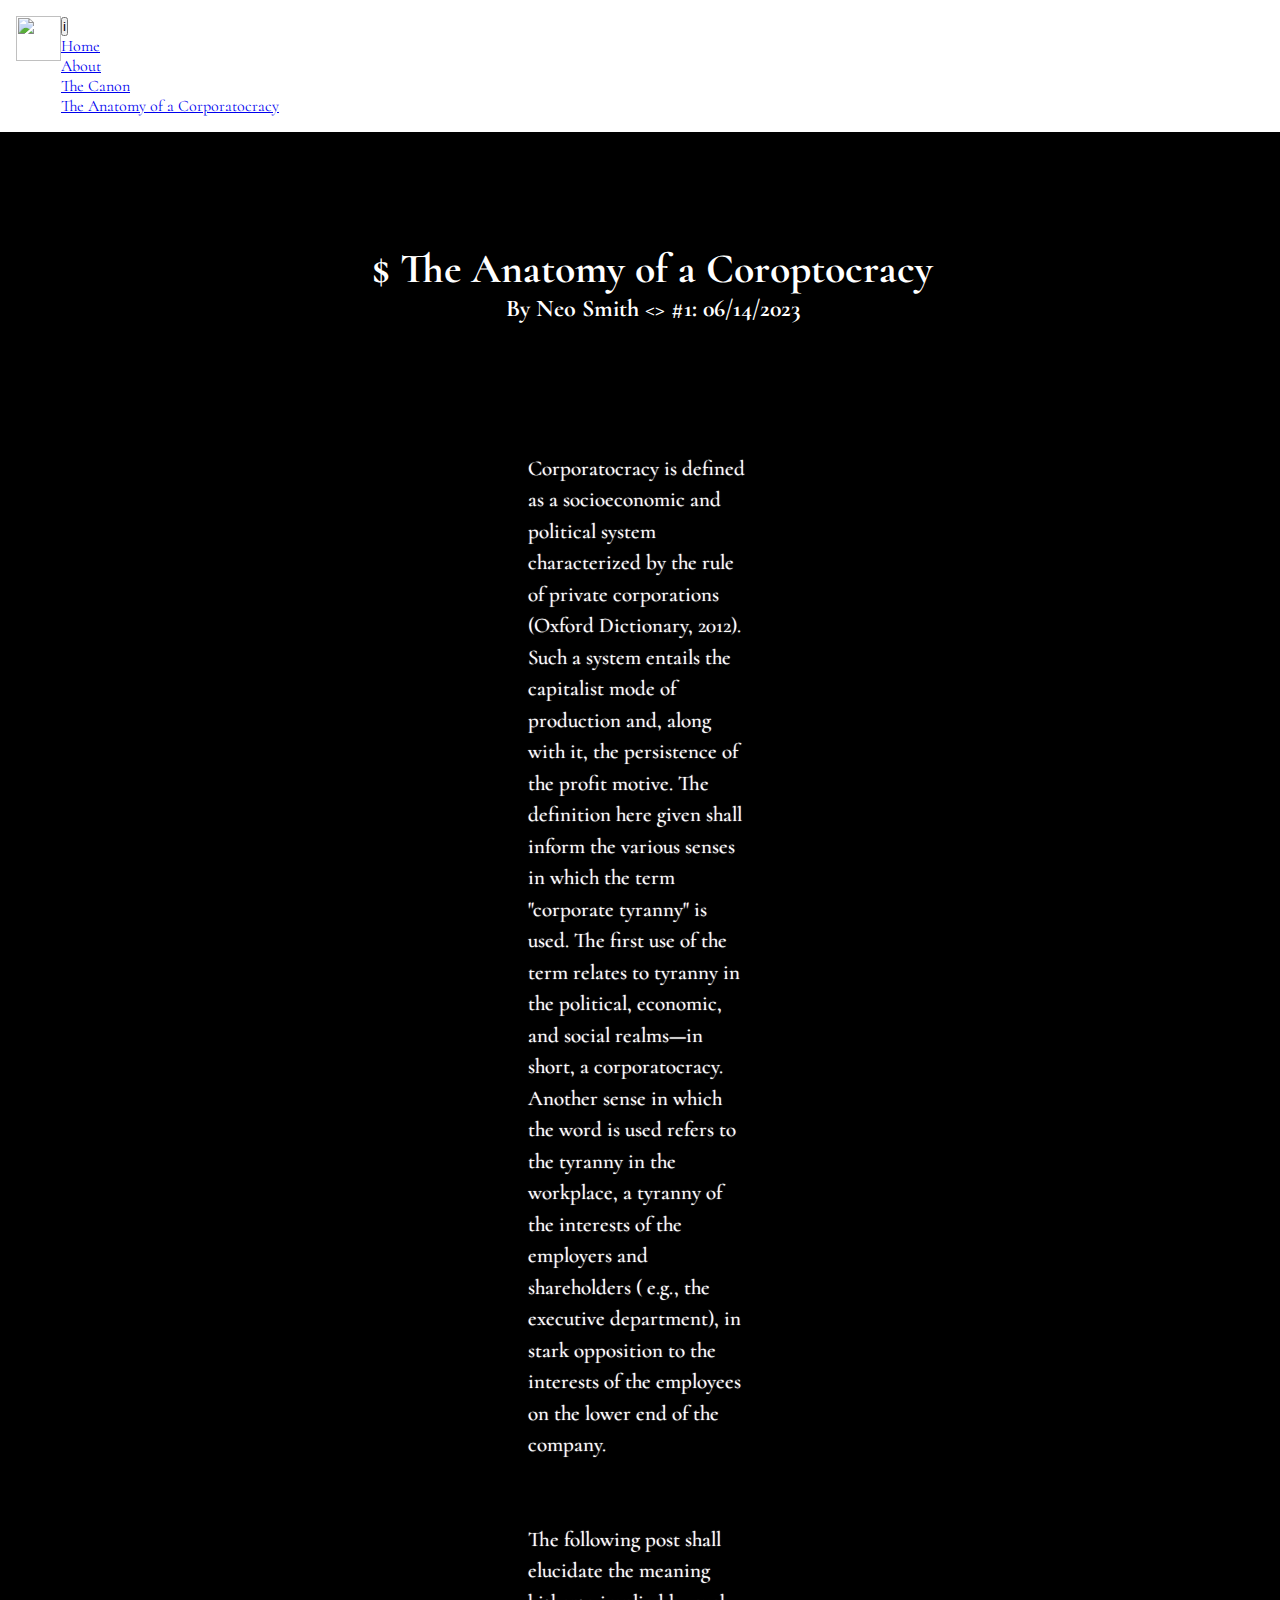
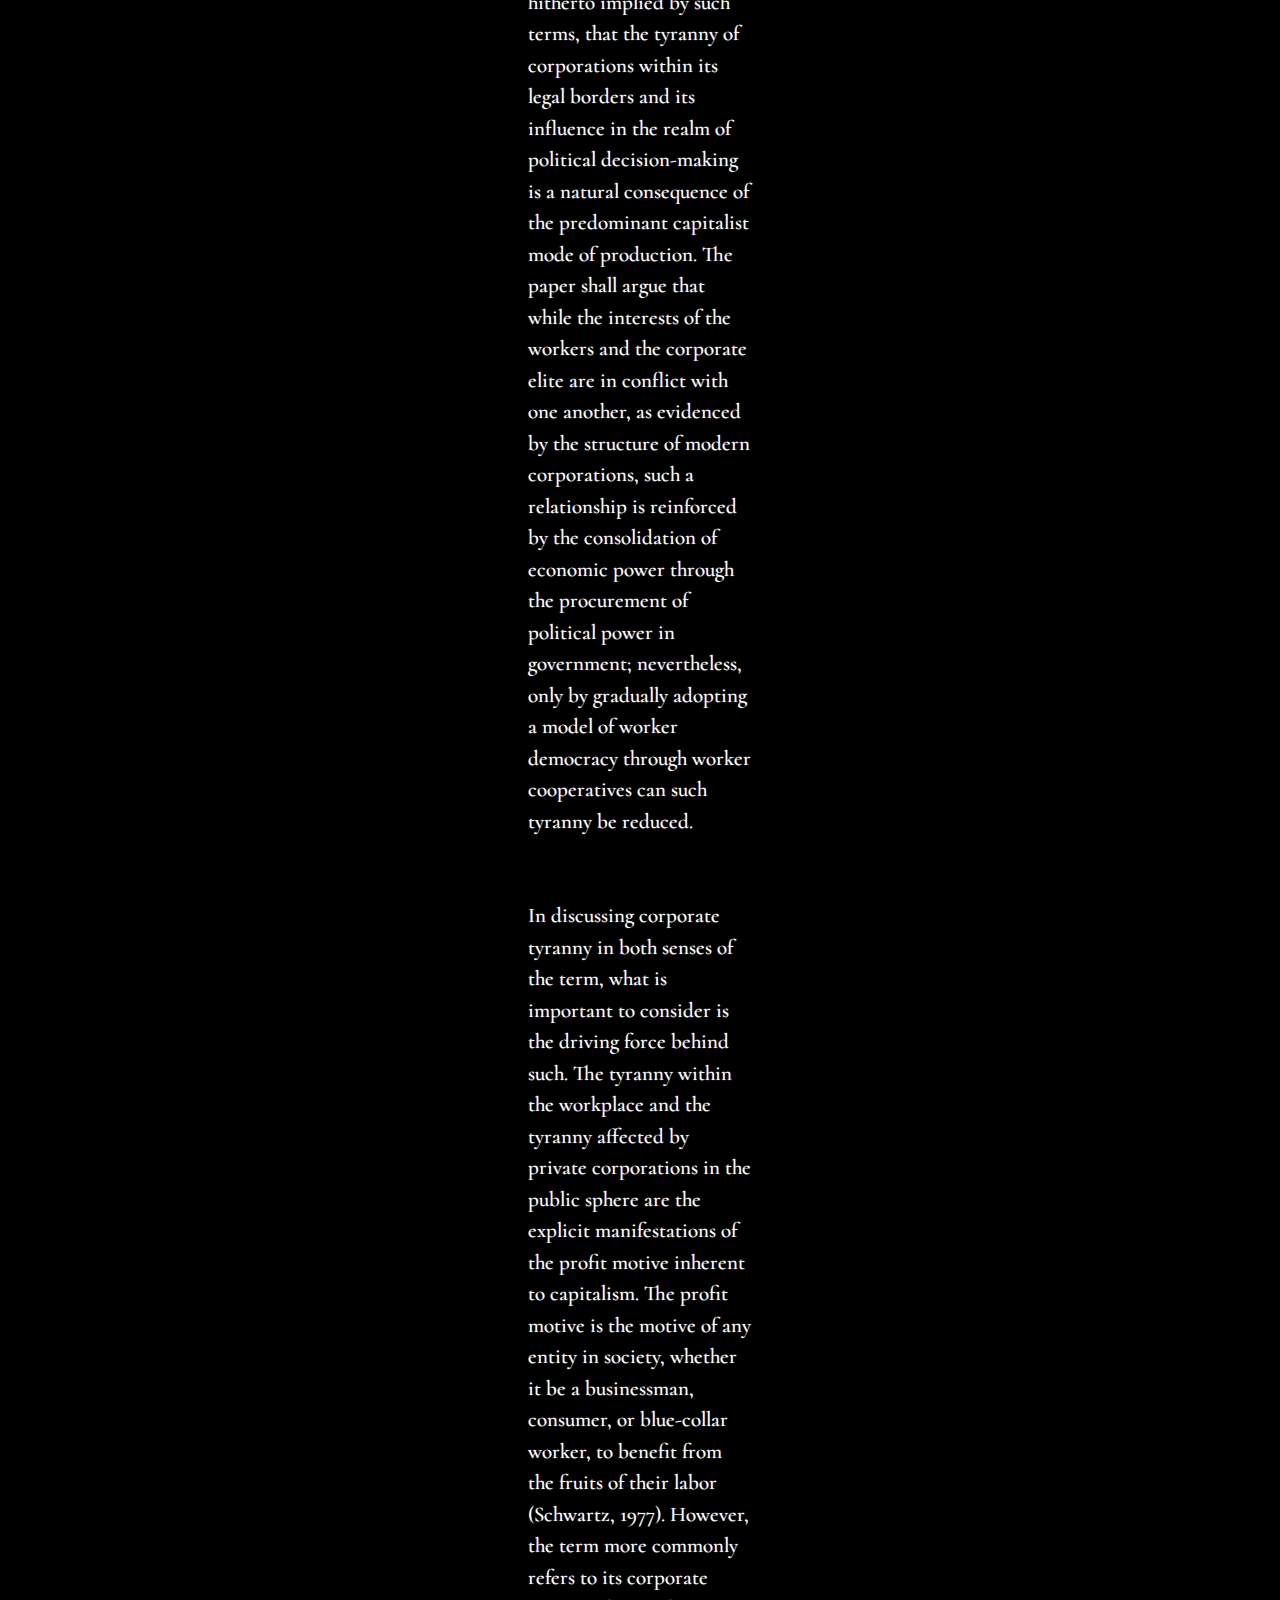
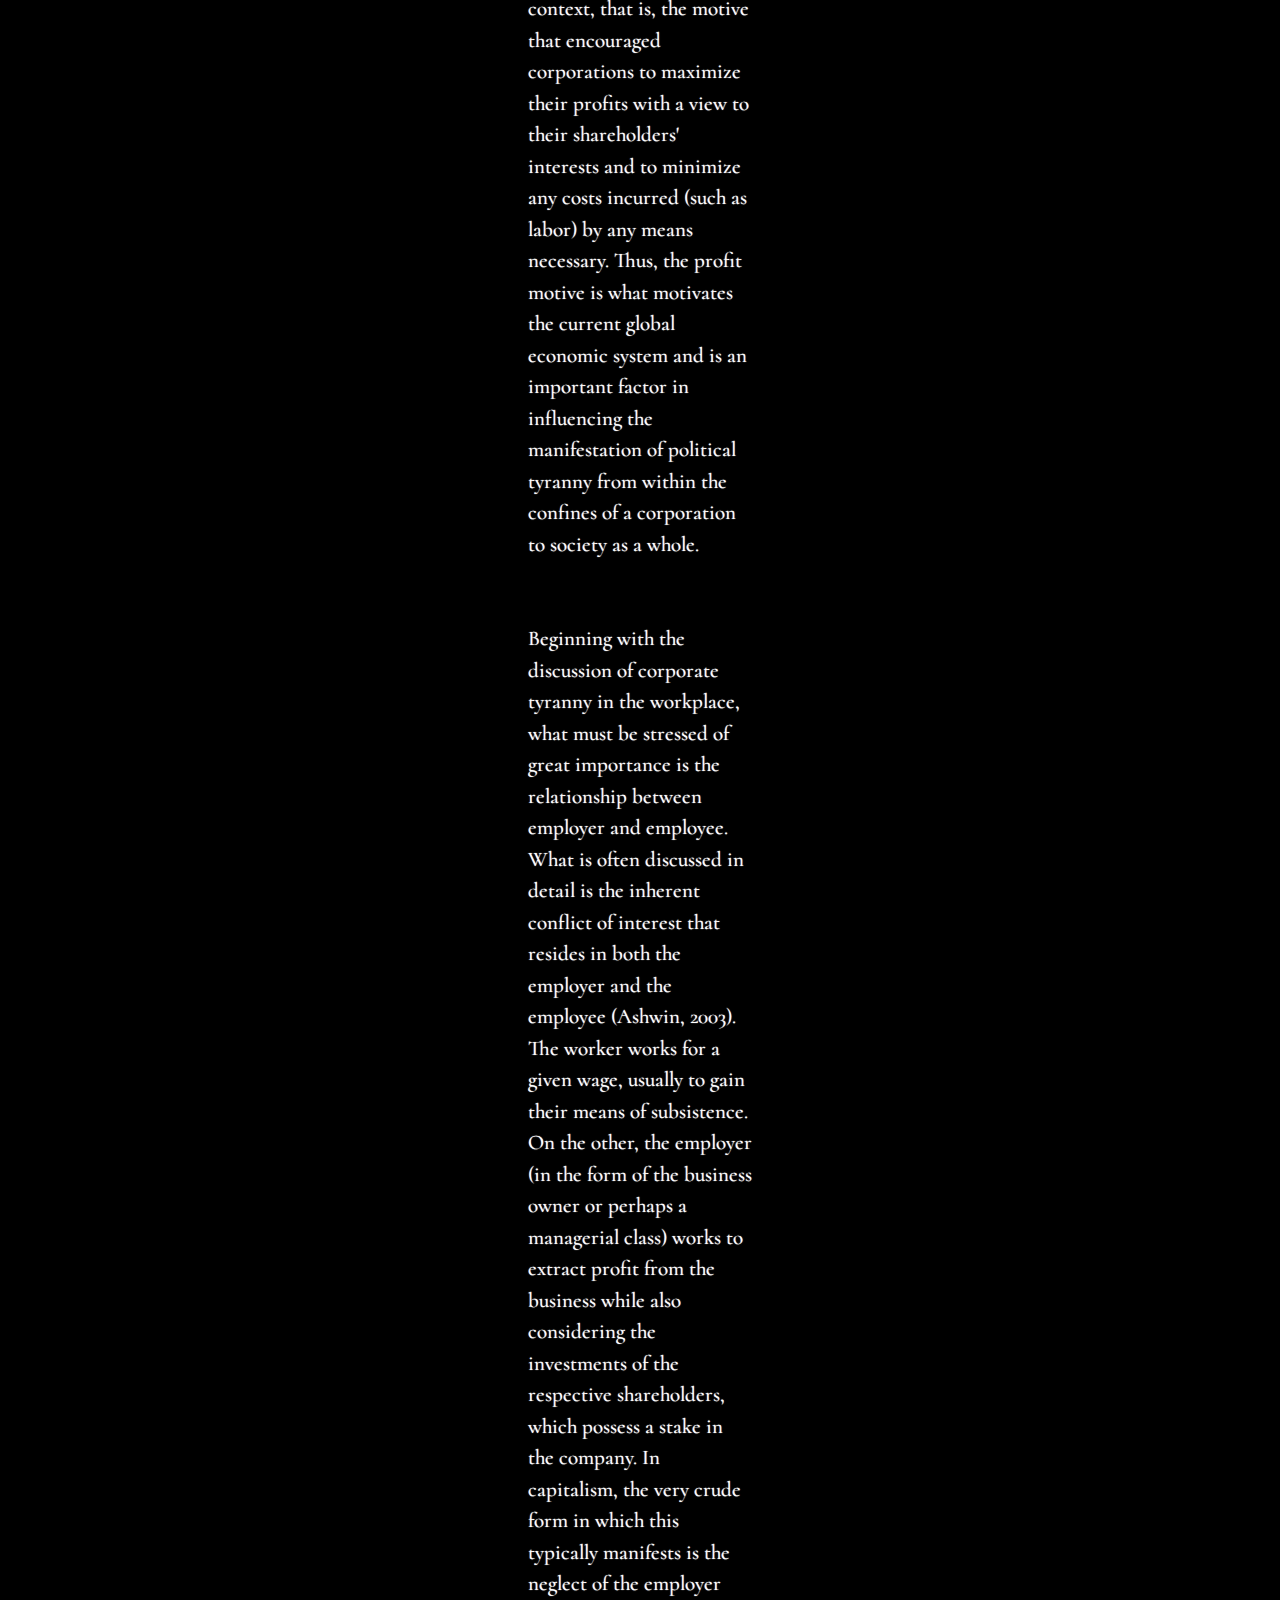
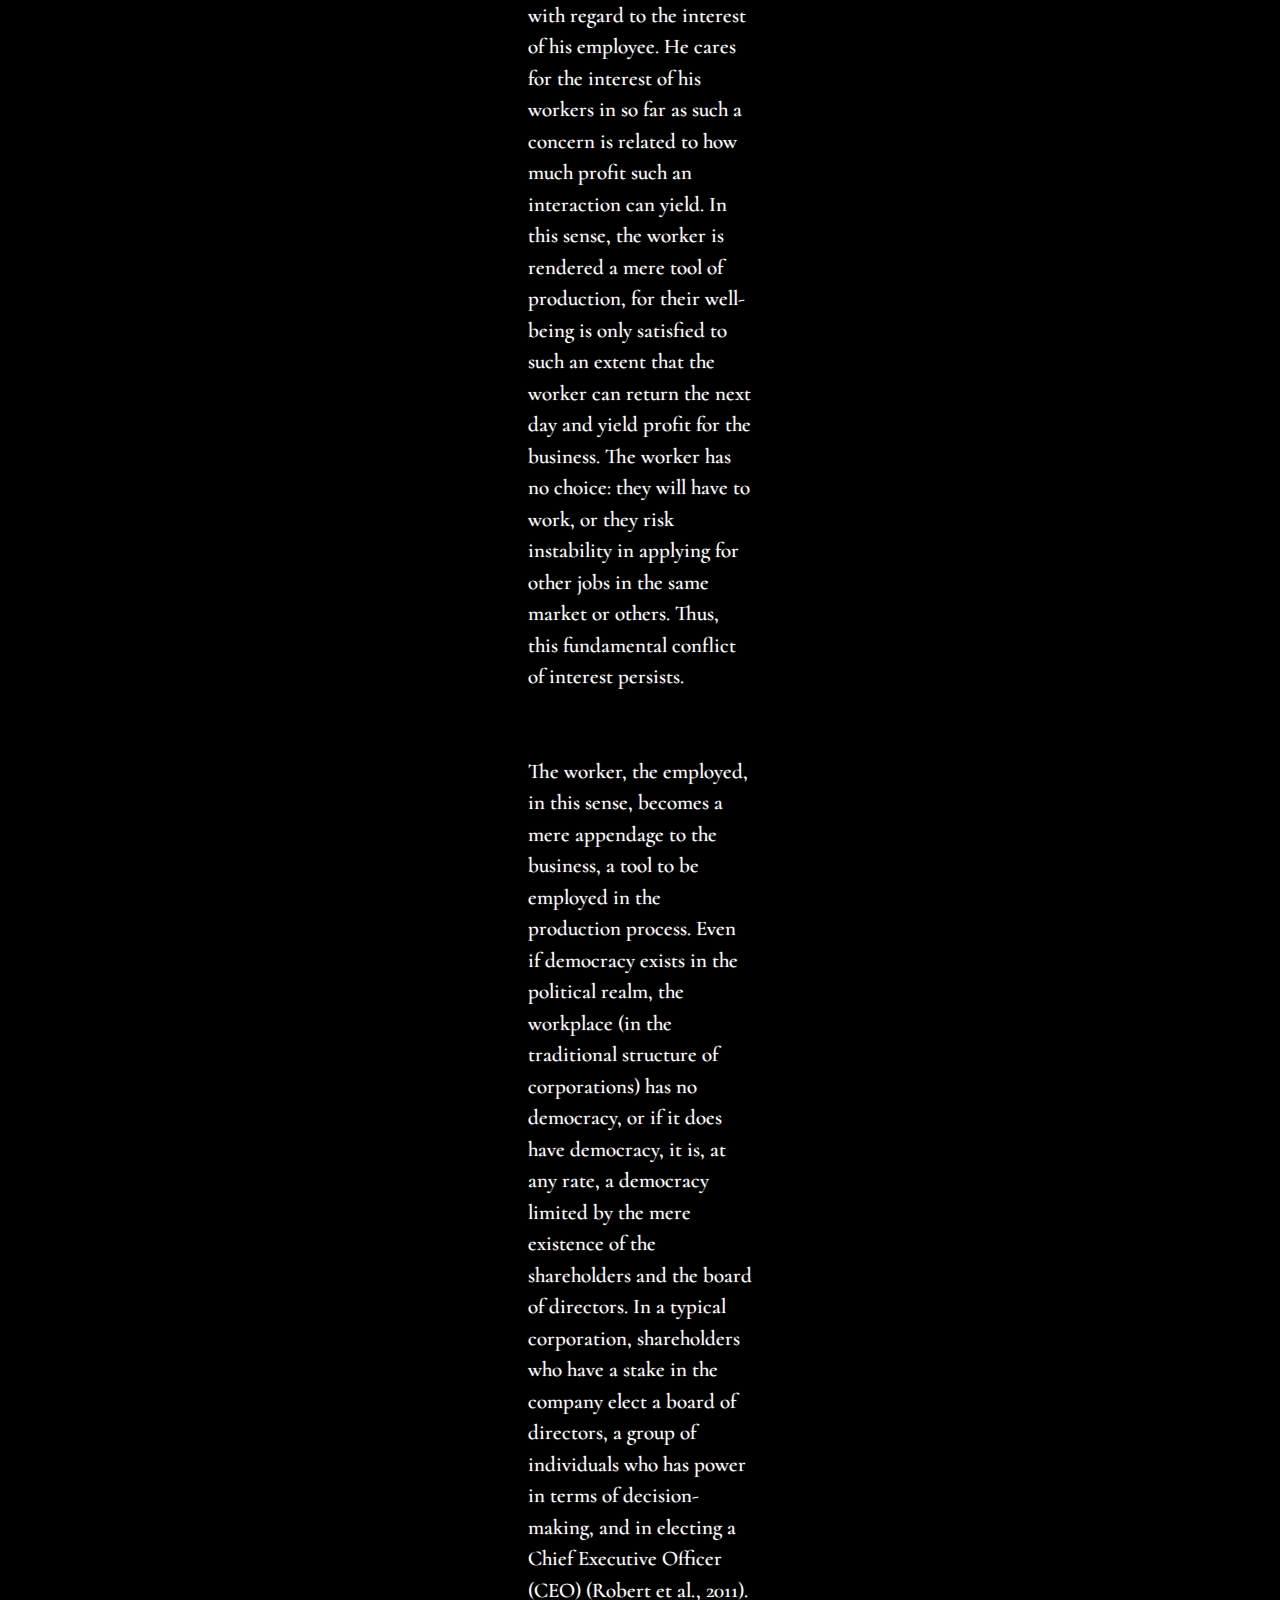
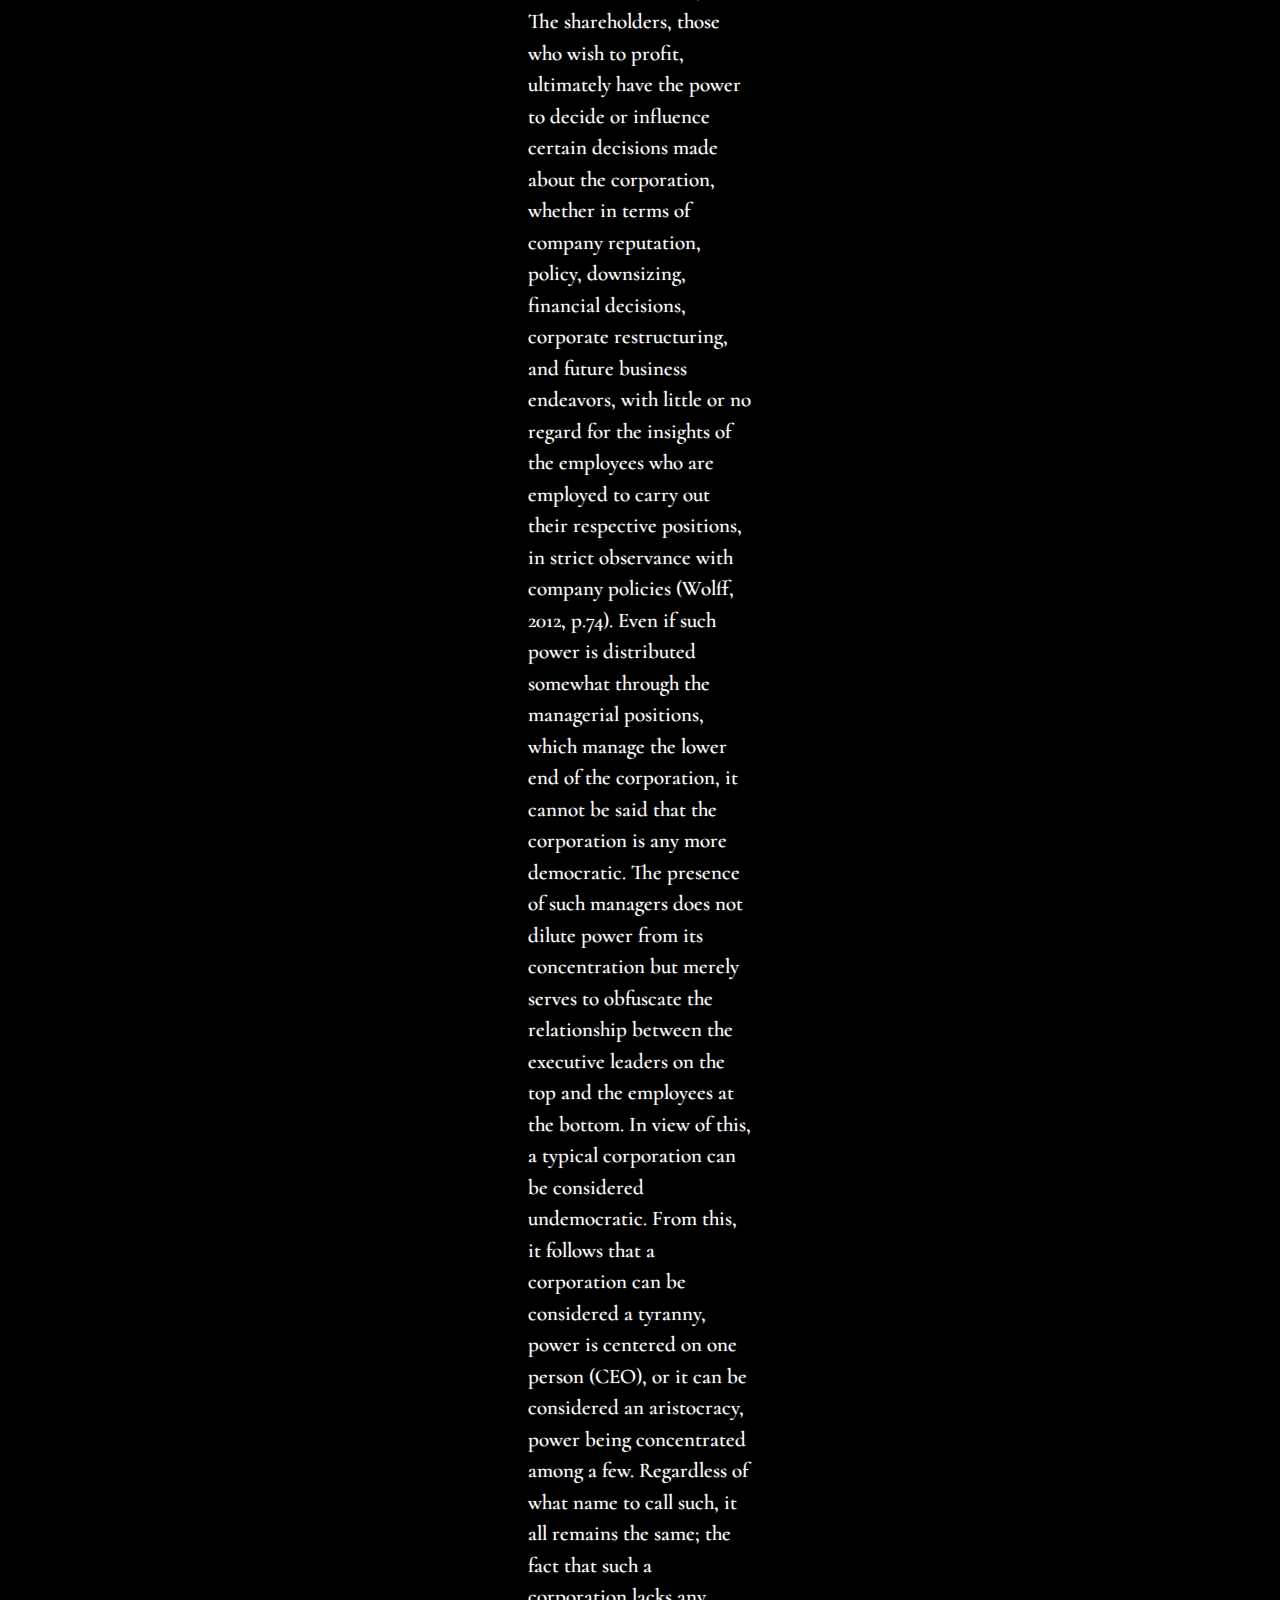
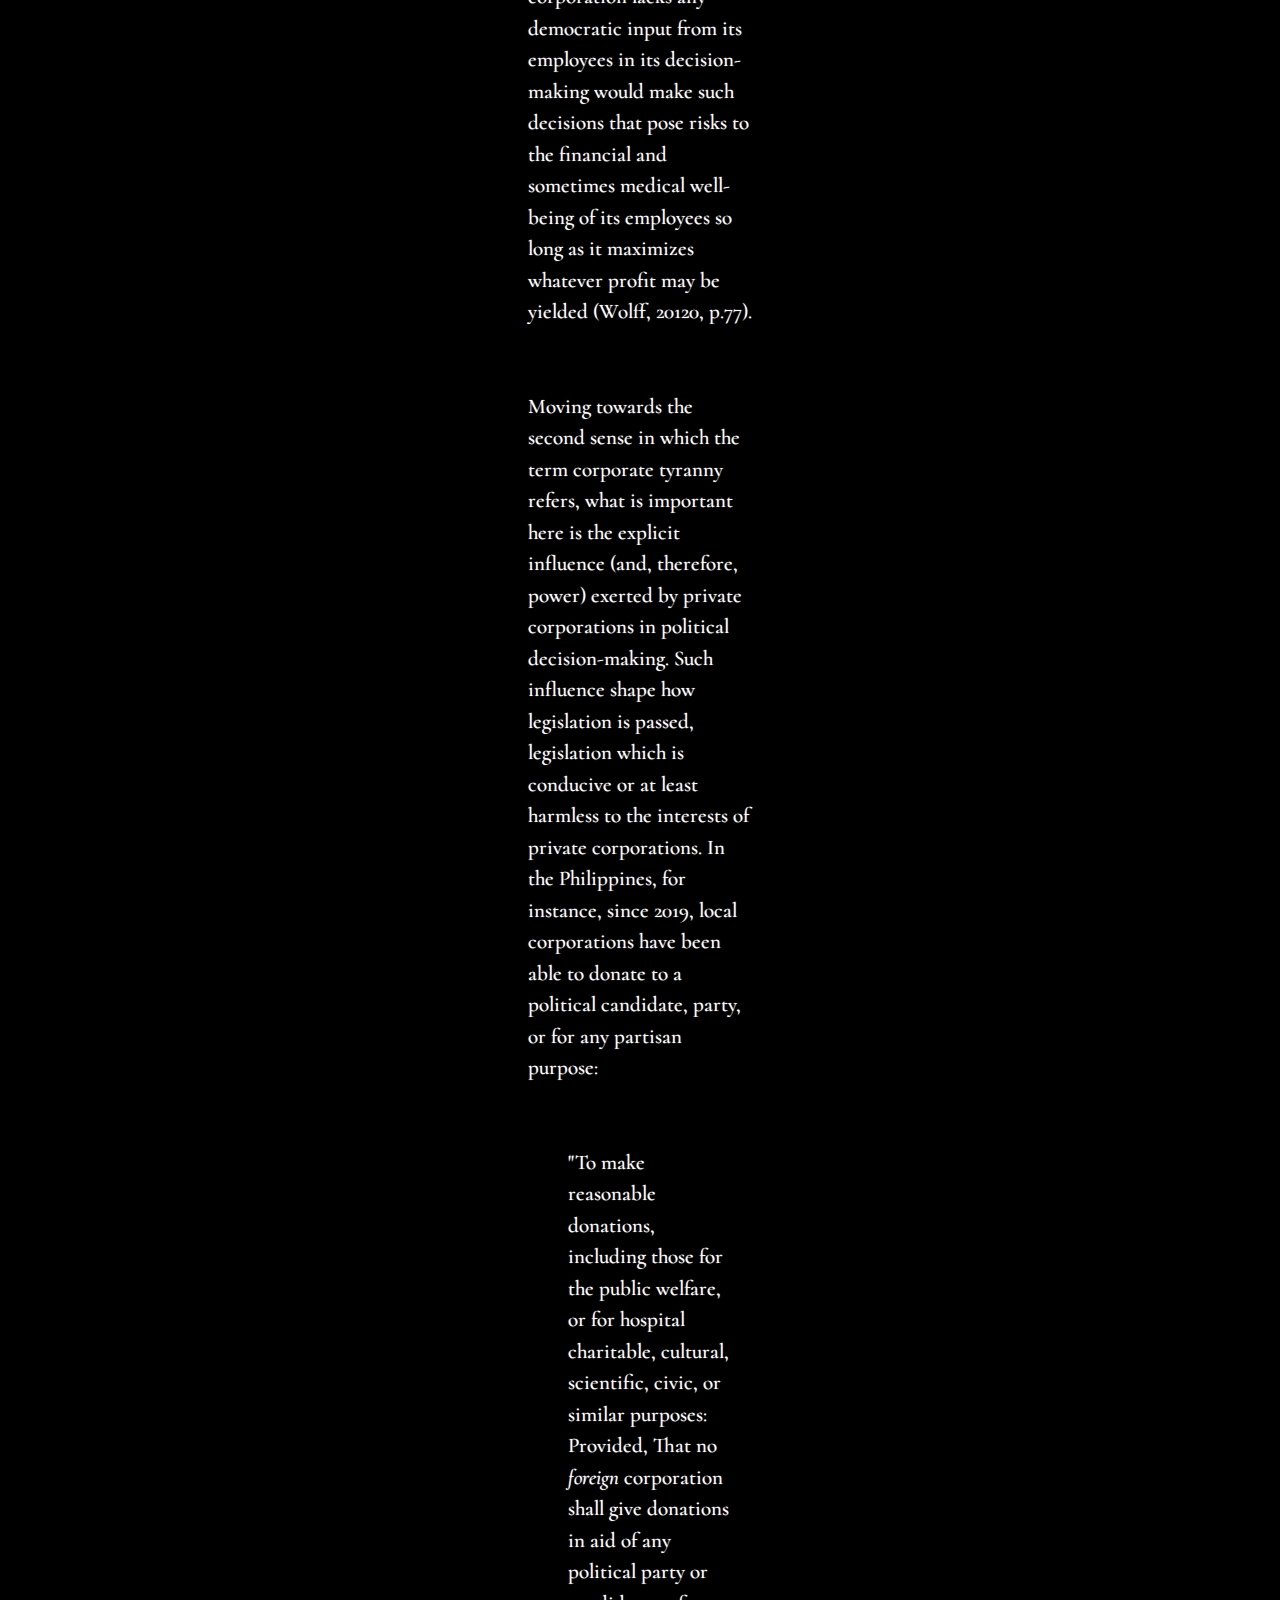
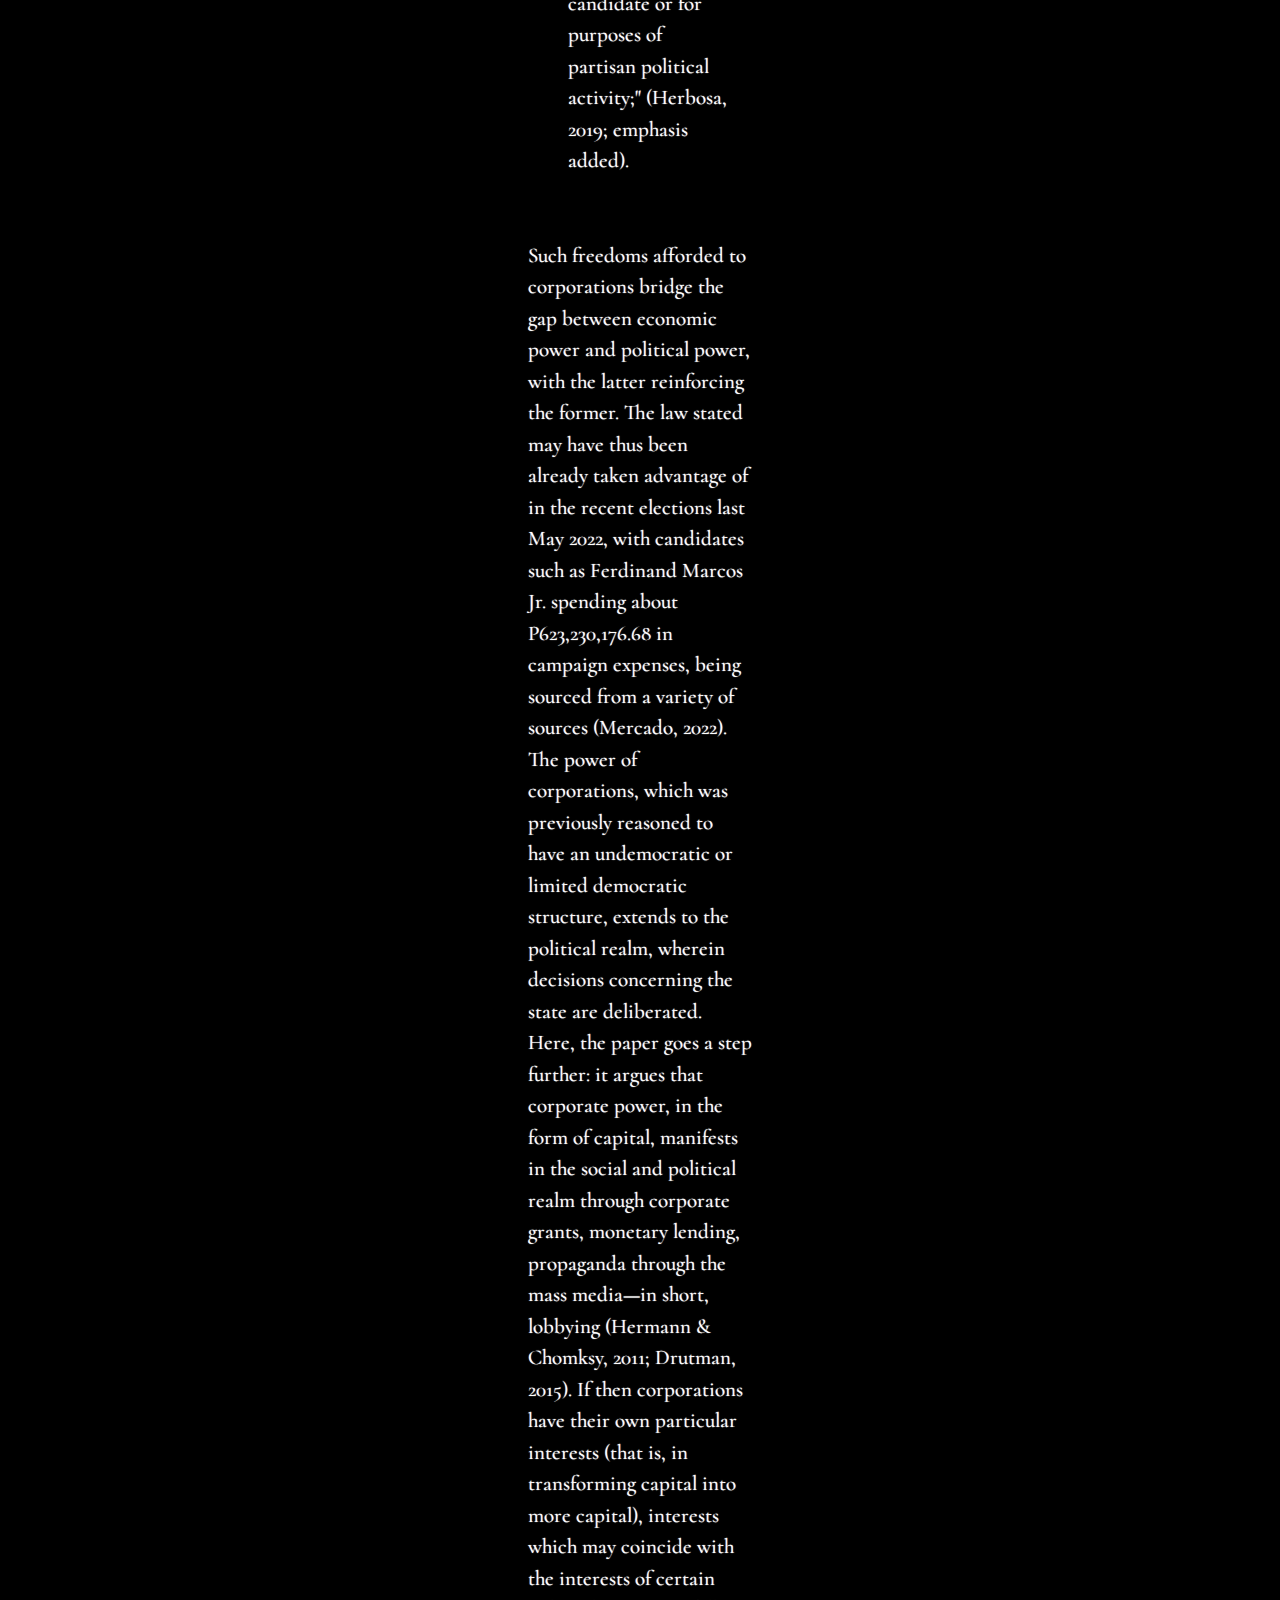
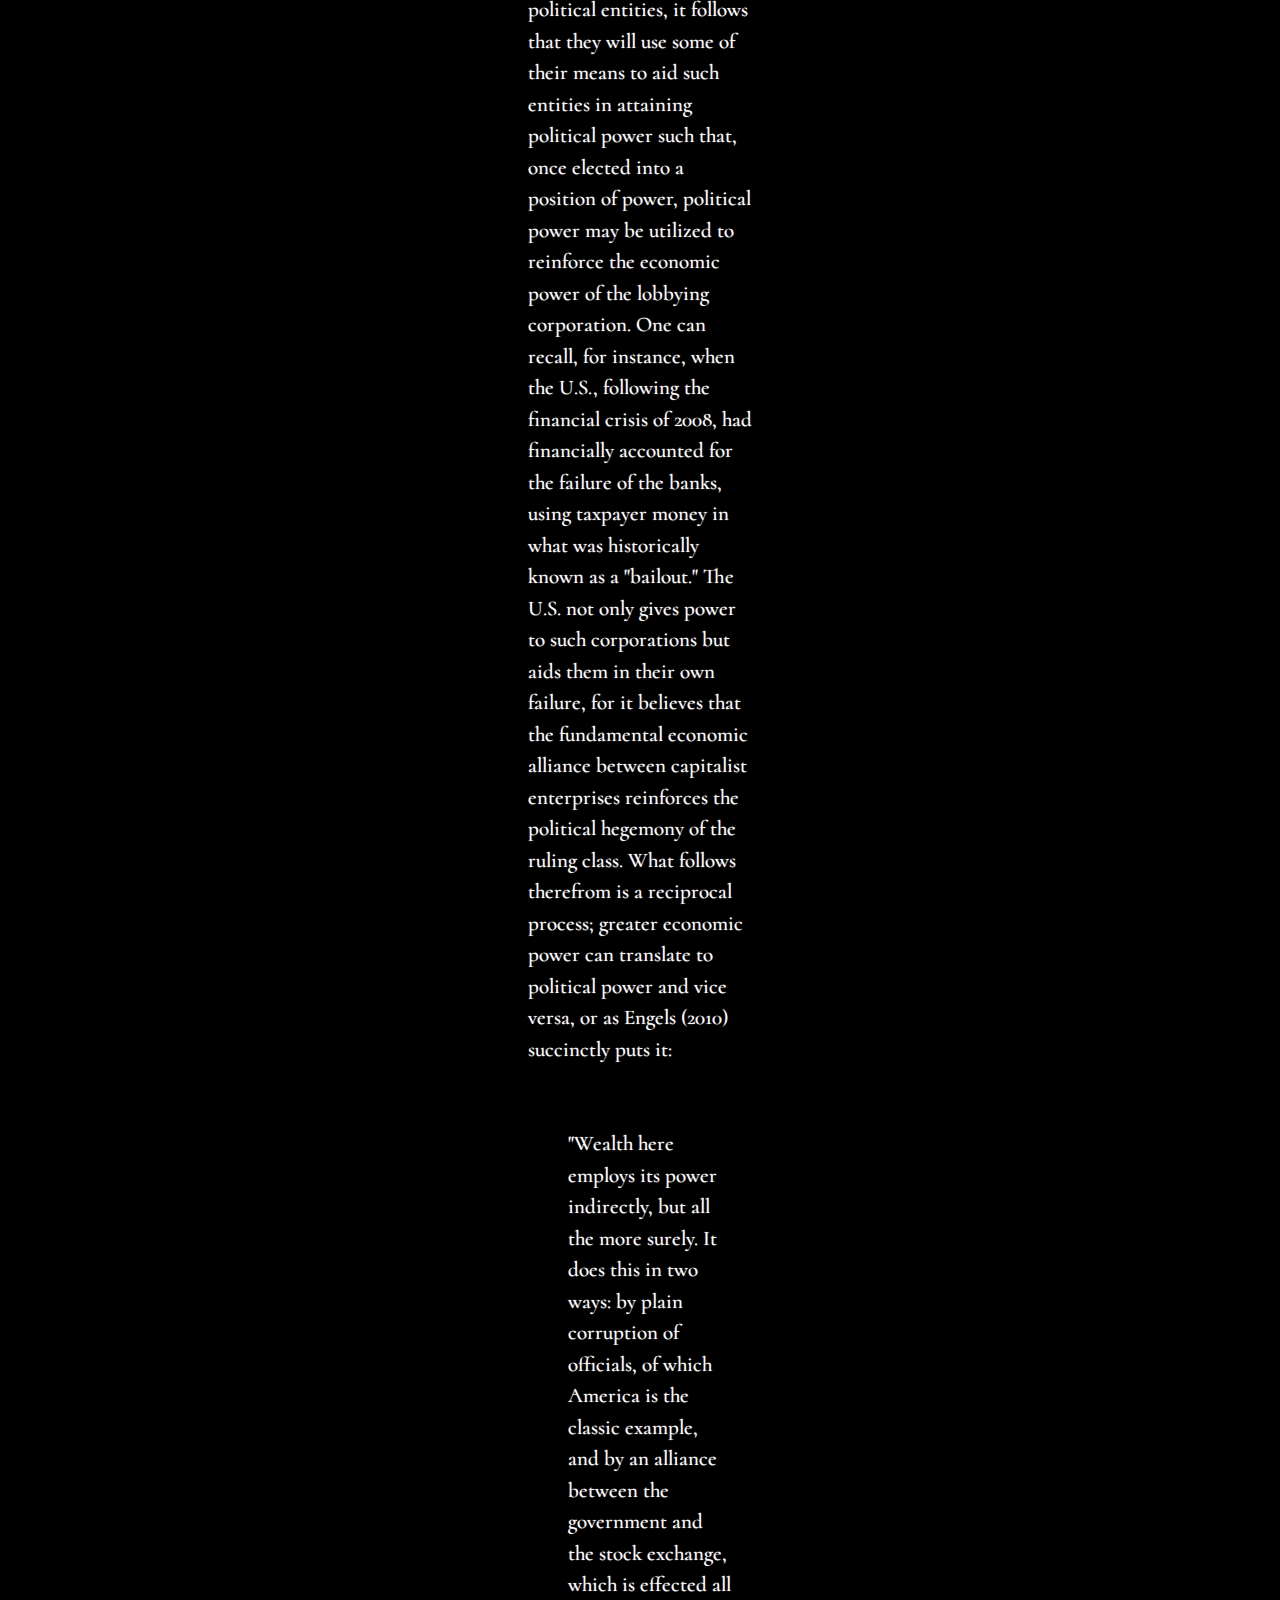
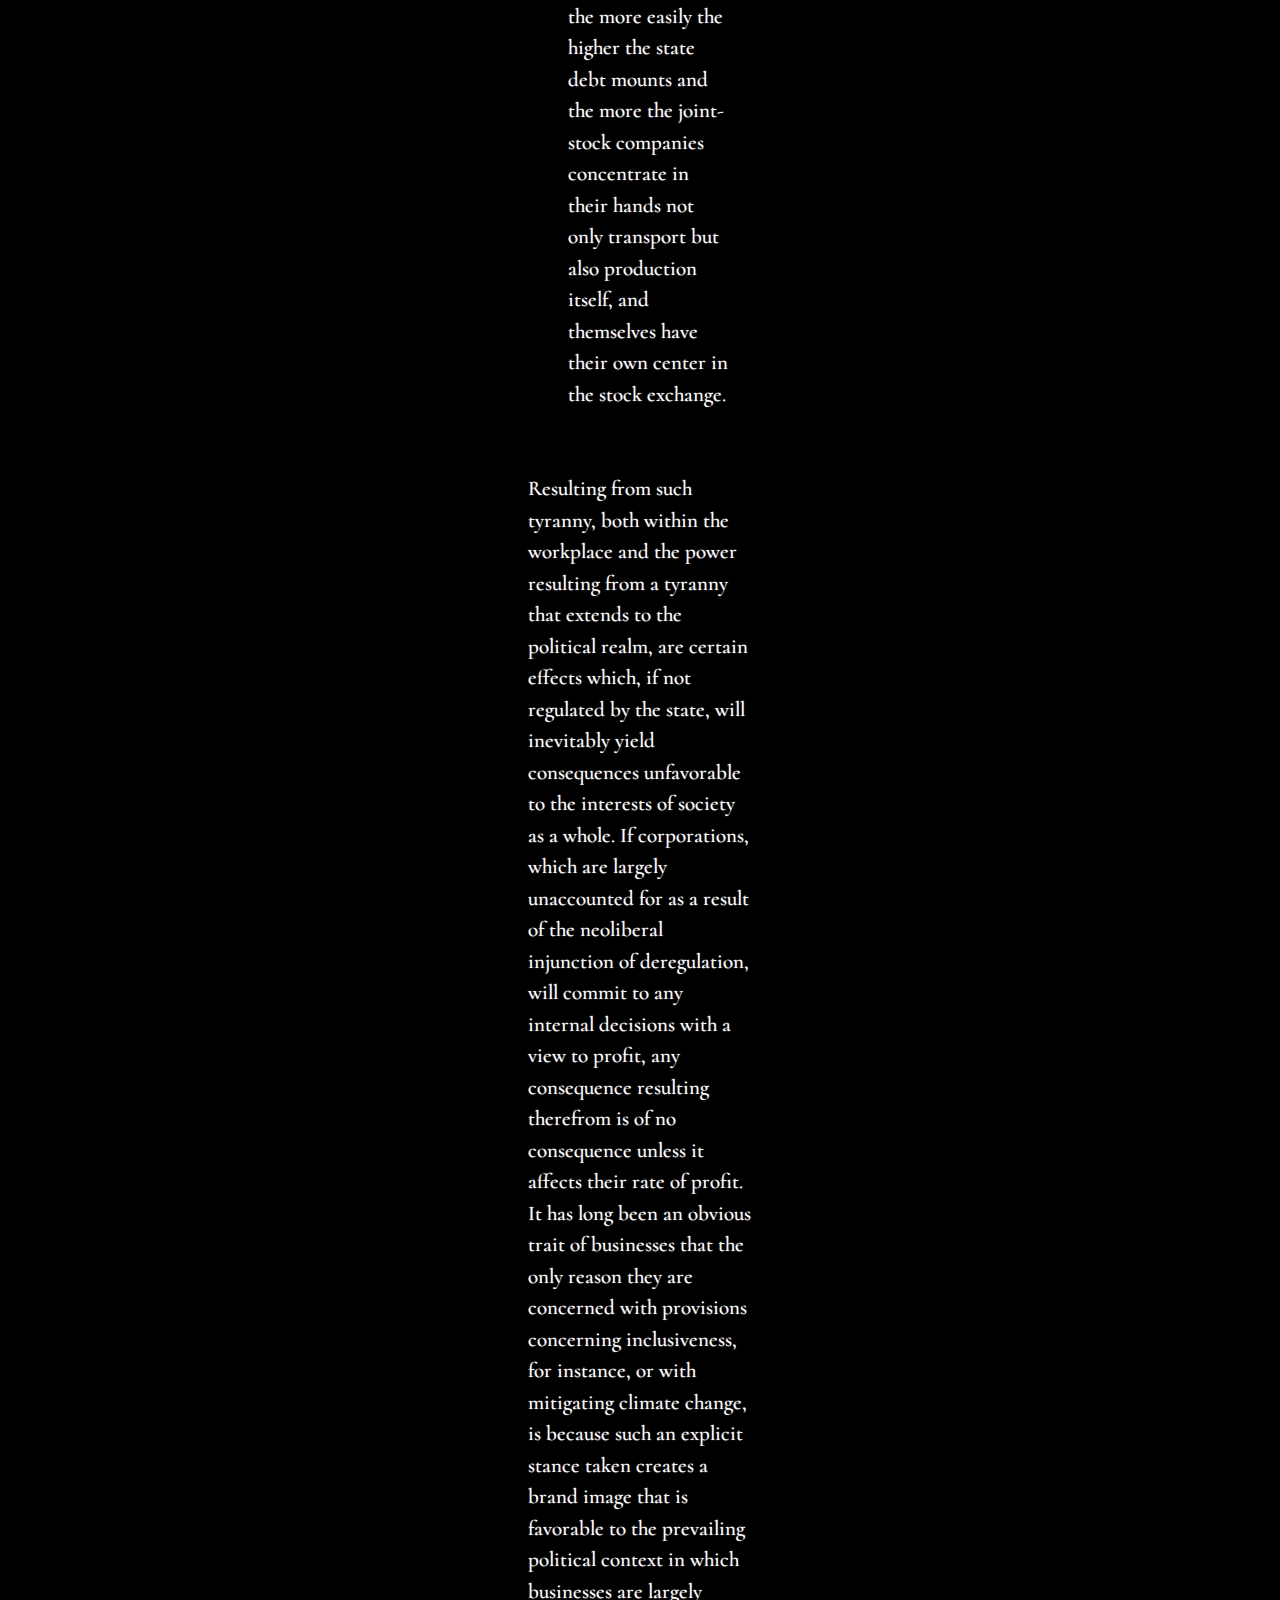
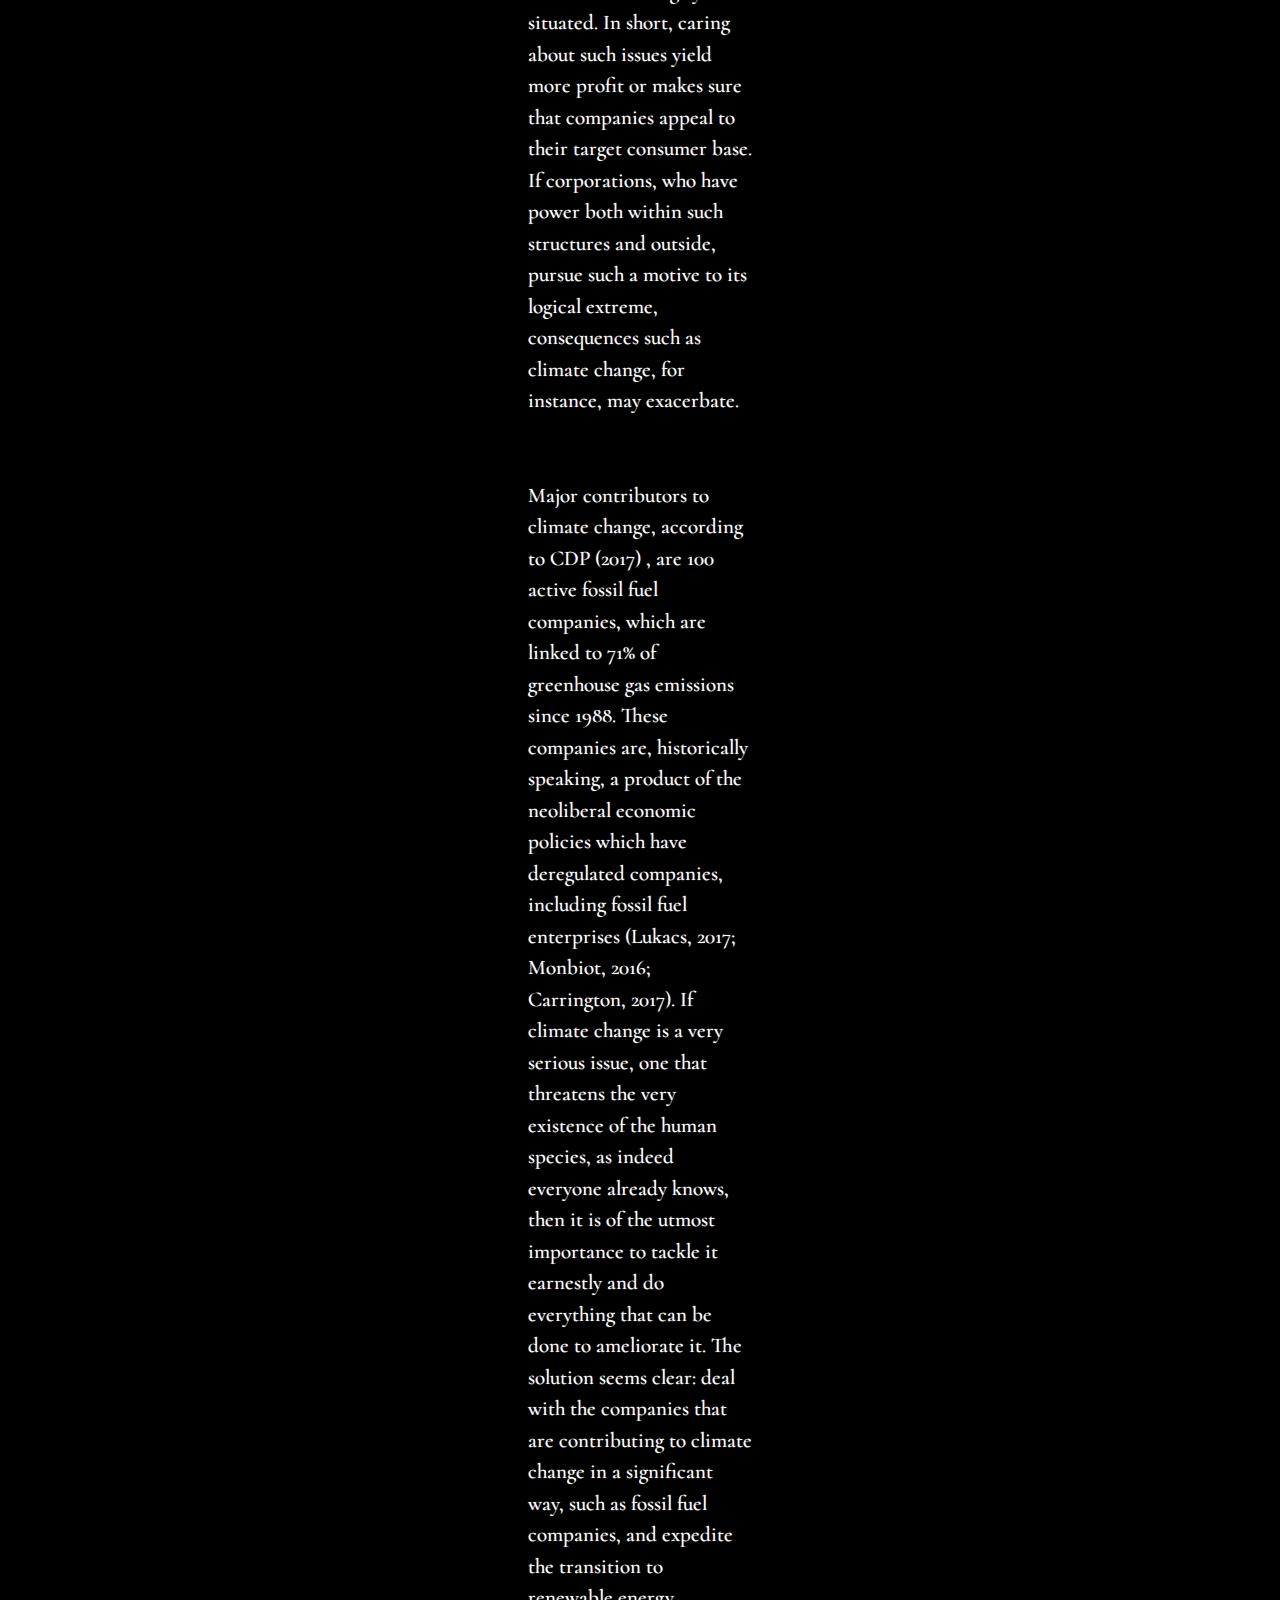
==== main.html @ 31e408b5 "Update main.html" ====
<!DOCTYPE html>
<html lang="en">
<head>
  <meta charset="UTF-8">
  <meta name="viewport" content="width=device-width, initial-scale=1.0">
  <meta name="author" content="Neo Smith">
  <meta name="description" content="The Cathedral by Neo Smith">
  <title>The Anatomy of a Corporatocracy</title>
  <link rel="icon" href="./img/favicon-placeholder.svg"image/x-icon">
  <link href="https://fonts.googleapis.com/css2?family=Cinzel&display=swap" rel="stylesheet"> 
  <script href="index.js"></script>
  <link rel="stylesheet" href="styles.css" type="text/css">
</head>

<header>

  <div class="top-bar-container">

    <nav class="primary-nav">

        <h1>

          <a href="#">

            <img src="./img/favicon-p.svg" class="logo" width="45" height="45">
            
          </a>

        </h1>

    <div class="toggle-menu">
      
      <button class="togglebtn">i
        <i></i>
      </button>

      <ul>

        <li class="menu-page">

          <a href="./index.html"data-close>Home</a>

        </li>
        
        <li class="menu-page">

          <a href="/#abouts" data-close>About</a>

        </li>

        <li class="menu-page">

          <a href="/#canon" data-close>The Canon</a>

        </li>

        <li class="menu-page">

          <a href="./main.html" data-close>The Anatomy of a Corporatocracy</a>

        </li>
     

      </ul>

    </div>

    </nav>

  </div>

</header>

<main>

  <div class="topic-title">
    <h1 class="title-1"> $ The Anatomy of a Coroptocracy</h1>
      <h2 class="subtitle-1">By Neo Smith <> #1: 06/14/2023
      </h2>
  </div>

  <div class="par-container">
    <p>
      Corporatocracy is defined as a socioeconomic and political system characterized by the rule of private corporations (Oxford Dictionary, 2012). Such a system entails the capitalist mode of production and, along with it, the persistence of the profit motive. The definition here given shall inform the various senses in which the term "corporate tyranny" is used. The first use of the term relates to tyranny in the political, economic, and social realms—in short, a corporatocracy. Another sense in which the word is used refers to the tyranny in the workplace, a tyranny of the interests of the employers and shareholders ( e.g., the executive department), in stark opposition to the interests of the employees on the lower end of the company. 
    </p>
    <br>
    <br>
    <p>The following post shall elucidate the meaning hitherto implied by such terms, that the tyranny of corporations within its legal borders and its influence in the realm of political decision-making is a natural consequence of the predominant capitalist mode of production. The paper shall argue that while the interests of the workers and the corporate elite are in conflict with one another, as evidenced by the structure of modern corporations, such a relationship is reinforced by the consolidation of economic power through the procurement of political power in government; nevertheless,  only by gradually adopting a model of worker democracy through worker cooperatives can such tyranny be reduced.
    </p>
    <br>
    <br>
    <p>
      In discussing corporate tyranny in both senses of the term, what is important to consider is the driving force behind such. The tyranny within the workplace and the tyranny affected by private corporations in the public sphere are the explicit manifestations of the profit motive inherent to capitalism. The profit motive is the motive of any entity in society, whether it be a businessman, consumer, or blue-collar worker, to benefit from the fruits of their labor (Schwartz, 1977). However, the term more commonly refers to its corporate context, that is, the motive that encouraged corporations to maximize their profits with a view to their shareholders' interests and to minimize any costs incurred (such as labor) by any means necessary. Thus, the profit motive is what motivates the current global economic system and is an important factor in influencing the manifestation of political tyranny from within the confines of a corporation to society as a whole.
    </p>
    <br>
    <br>
    <p>
      Beginning with the discussion of corporate tyranny in the workplace, what must be stressed of great importance is the relationship between employer and employee. What is often discussed in detail is the inherent conflict of interest that resides in both the employer and the employee (Ashwin, 2003). The worker works for a given wage, usually to gain their means of subsistence. On the other, the employer (in the form of the business owner or perhaps a managerial class) works to extract profit from the business while also considering the investments of the respective shareholders, which possess a stake in the company. In capitalism, the very crude form in which this typically manifests is the neglect of the employer with regard to the interest of his employee. He cares for the interest of his workers in so far as such a concern is related to how much profit such an interaction can yield. In this sense, the worker is rendered a mere tool of production, for their well-being is only satisfied to such an extent that the worker can return the next day and yield profit for the business. The worker has no choice: they will have to work, or they risk instability in applying for other jobs in the same market or others. Thus, this fundamental conflict of interest persists. 
    </p>
    <br>
    <br>
    <p>The worker, the employed, in this sense, becomes a mere appendage to the business, a tool to be employed in the production process. Even if democracy exists in the political realm, the workplace (in the traditional structure of corporations) has no democracy, or if it does have democracy, it is, at any rate, a democracy limited by the mere existence of the shareholders and the board of directors. In a typical corporation,  shareholders who have a stake in the company elect a board of directors, a group of individuals who has power in terms of decision-making, and in electing a Chief Executive Officer (CEO) (Robert et al., 2011). The shareholders, those who wish to profit, ultimately have the power to decide or influence certain decisions made about the corporation, whether in terms of company reputation, policy, downsizing, financial decisions, corporate restructuring, and future business endeavors, with little or no regard for the insights of the employees who are employed to carry out their respective positions, in strict observance with company policies (Wolff, 2012, p.74). Even if such power is distributed somewhat through the managerial positions, which manage the lower end of the corporation, it cannot be said that the corporation is any more democratic. The presence of such managers does not dilute power from its concentration but merely serves to obfuscate the relationship between the executive leaders on the top and the employees at the bottom. In view of this, a typical corporation can be considered undemocratic. From this, it follows that a corporation can be considered a tyranny, power is centered on one person (CEO), or it can be considered an aristocracy, power being concentrated among a few. Regardless of what name to call such, it all remains the same; the fact that such a corporation lacks any democratic input from its employees in its decision-making would make such decisions that pose risks to the financial and sometimes medical well-being of its employees so long as it maximizes whatever profit may be yielded (Wolff, 20120, p.77).
    </p>
    <br>
    <br>
    <p>
      Moving towards the second sense in which the term corporate tyranny refers, what is important here is the explicit influence (and, therefore, power) exerted by private corporations in political decision-making. Such influence shape how legislation is passed, legislation which is conducive or at least harmless to the interests of private corporations. In the Philippines, for instance, since 2019, local corporations have been able to donate to a political candidate, party, or for any partisan purpose:

        <br>
        <br>
        <br>

        <p class="dir-quote">"To make reasonable donations, including those for the public welfare, or for hospital charitable, cultural, scientific, civic, or similar purposes: Provided, That no <em>foreign</em> corporation shall give donations in aid of any political party or candidate or for purposes of partisan political activity;" (Herbosa, 2019; emphasis added).
        </p>
        <br>  
        
    </p>
    <br>
    <p>
      Such freedoms afforded to corporations bridge the gap between economic power and political power, with the latter reinforcing the former. The law stated may have thus been already taken advantage of in the recent elections last May 2022, with candidates such as Ferdinand Marcos Jr. spending about P623,230,176.68 in campaign expenses, being sourced from a variety of sources (Mercado, 2022). The power of corporations, which was previously reasoned to have an undemocratic or limited democratic structure, extends to the political realm, wherein decisions concerning the state are deliberated. Here, the paper goes a step further: it argues that corporate power, in the form of capital, manifests in the social and political realm through corporate grants, monetary lending, propaganda through the mass media—in short, lobbying (Hermann & Chomksy, 2011; Drutman, 2015). If then corporations have their own particular interests (that is, in transforming capital into more capital), interests which may coincide with the interests of certain political entities, it follows that they will use some of their means to aid such entities in attaining political power such that, once elected into a position of power, political power may be utilized to reinforce the economic power of the lobbying corporation. One can recall, for instance, when the U.S., following the financial crisis of 2008, had financially accounted for the failure of the banks, using taxpayer money in what was historically known as a "bailout." The U.S. not only gives power to such corporations but aids them in their own failure, for it believes that the fundamental economic alliance between capitalist enterprises reinforces the political hegemony of the ruling class. What follows therefrom is a reciprocal process; greater economic power can translate to political power and vice versa, or as Engels (2010) succinctly puts it: 
      <br>
        <br>
      <br>

        <p class="dir-quote">"Wealth here employs its power indirectly, but all the more surely. It does this in two ways: by plain corruption of officials, of which America is the classic example, and by an alliance between the government and the stock exchange, which is effected all the more easily the higher the state debt mounts and the more the joint-stock companies concentrate in their hands not only transport but also production itself, and themselves have their own center in the stock exchange.
        </p>
        <br>
    </p>
    <br>
    <p>Resulting from such tyranny, both within the workplace and the power resulting from a tyranny that extends to the political realm, are certain effects which, if not regulated by the state, will inevitably yield consequences unfavorable to the interests of society as a whole. If corporations, which are largely unaccounted for as a result of the neoliberal injunction of deregulation, will commit to any internal decisions with a view to profit, any consequence resulting therefrom is of no consequence unless it affects their rate of profit. It has long been an obvious trait of businesses that the only reason they are concerned with provisions concerning inclusiveness, for instance, or with mitigating climate change, is because such an explicit stance taken creates a brand image that is favorable to the prevailing political context in which businesses are largely situated. In short, caring about such issues yield more profit or makes sure that companies appeal to their target consumer base. If corporations, who have power both within such structures and outside, pursue such a motive to its logical extreme, consequences such as climate change, for instance, may exacerbate.
    </p>
    <br>
    <br>
    <p>
      Major contributors to climate change, according to CDP (2017) , are 100 active fossil fuel companies, which are linked to 71% of greenhouse gas emissions since 1988. These companies are, historically speaking, a product of the neoliberal economic policies which have deregulated companies, including fossil fuel enterprises (Lukacs, 2017; Monbiot, 2016; Carrington, 2017). If climate change is a very serious issue, one that threatens the very existence of the human species, as indeed everyone already knows, then it is of the utmost importance to tackle it earnestly and do everything that can be done to ameliorate it. The solution seems clear: deal with the companies that are contributing to climate change in a significant way, such as fossil fuel companies, and expedite the transition to renewable energy. However, such a solution, at any rate, is simply impossible to be fully realized, not only because governments around the world are currently "bailing out" such companies but also because the companies themselves have influence in political decision-making to secure themselves their rigid position in the class hierarchy. Guided by the profit motive, a radical change in how companies operate is going to be altered if such a change is profitable. Most of these solutions do not seem to be profitable, at least in the short term (Kienzler, 2023).
    </p>
    <br>
    <br>
    <p>
      Transitioning to a more eco-friendly energy industry requires a lot of capital investment to fund such—in short, investors need to see that there is profit to be made in securing the well-being of the species. It seems from this, therefore, that profiting is more important than the well-being of the planet and the species. However, this is an inherent trait of the system, the motive to profit is the driver of global capitalism. If then the problem is systemic, then the system must be changed. Nevertheless, changing the system implies intermediary steps to get there, starting from the level of the corporation. Individual corporations must first have to change in order to influence or contribute to the general climate of change if it is to influence or bring about the systemic factors which can bring about a systemic change. Therefore, what can be proposed is a solution, an alternative to the prevailing mode of production, which is capitalist in nature but serves as a transition to a society not built on the profit motive but rather on the interests of the collective. By democratizing the workplace through engendering the implementation of worker cooperatives (and cooperatives in general), can such democratic decision-making, such power both political and economic, falls into the hands of the masses and not merely be concentrated in the hands of the ruling class. However, before such a solution can be discussed, some counterarguments need to be considered. 
    </p>
    <br>
    <br>
    <p>The objections that can be raised are numerous, but only a few shall be considered. In terms of corporate tyranny within the workplace, while the inherent structure of such is undemocratic, it may be argued that such a lack of democracy is for the sake of efficiency. If a company allows democracy to shape its decisions, it will have to account for every decision the company makes, possibly both on a micro and macro scale. This will decrease efficiency in the long run, yielding a lower rate of profit for marginally empowering the workplace through democracy; in short, the democratization of the workplace defeats the purpose of efficiency, and therefore progress is sacrificed for the sake of democracy. However, this objection is uninformed in the empirical observations of the institution of workplace democracies in developed countries. According to Logue et al. (2005), worker-owned and managed firms are generally not less productive than conventional corporate firms. They are at least equal and may exceed the productivity of conventional firms. Furthermore, the performance of worker-owned enterprises varies in some industries, sometimes outcompeting their conventional counterparts; they are at least generally on par with them (Fakhfakh et al., 2012; Monteiro et al., 2018). This claim of inefficiency, therefore, must be critically examined, for the efficiency of a given firm is significantly dependent on certain factors and does not imply that conventional corporations are generally more productive than worker-owned and managed firms.

    </p>
    <br>
    <br>
    <p>
      Another objection to be considered is the role of corporations in the political decision-making of the state. There are two ways this objection can be considered: either it is asserted that corporations <em>should</em> have the right to influence political decisions through their funding, for it is well within their right, or to assert that corporations are not a significant influence in politics. The proponents of both views assume implicitly that such decisions of the state are not merely influenced by the democratic decision-making of voters but by other entities, regardless if such influences are significant. The foregoing view is untenable in light of the facts stated heretofore. The right of local corporations to finance political decision-making is definitely a right granted by the state, according to the Revised Corporation Code of the Philippines (Herbosa, 2019). However, the fact that such freedom is granted to corporations does not imply that it cannot be abused to the extent that it compromises the democratic institutions which form the foundation of a democratic republic. Therefore, appealing to such a logic still requires the proponents of this view to propose a way in which such a right can be regulated so as not to be abused by corporations. In terms of the second view, such an assertion is factually incorrect. In the U.S., for instance, major corporations have historically influenced the political climate and the policy solutions proposed for certain issues, such as climate change for instance, in view of the interests of such corporations (Kennedy, 2017; Herman & Chomsky, 2011). Therefore, the proponents of the view that corporations have a limited or insignificant influence on political decision-making lack any sufficient empirical evidence to support such a claim, requiring a revaluation of currently held views.
    </p>
    <br>
    <br>
    <p>
      The last objection is closely related to the previous objection in terms of freedoms granted to corporations. Corporations in most liberal democratic countries are given certain economic freedoms, which ensures the proper functioning of a capitalist economy through the implementation of a free market. The free market, operating with the guidance of the "invisible hand," is able to generate wealth through the associations of each individual with each other in their society, motivated by their self-interests to flourish as citizens of the state (Schwartz, 1977). This is necessary for the development of capitalism. The state, according to such an economic system, must not interfere or must limit its interference with the market, allowing the market to self-regulate itself and "trickle down" wealth to each individual in the lower thresholds of society. However, this objection misses a fundamental point: that is, the fact that such a "free market" does not exist since every market presupposes certain regulations made by the state. In truth, currently, no actual free market exists in any modern society existing today (Reich, 2020). The market always requires interventions and regulations for it to function properly. What is debated in the sphere of politics is not the absence or presence of state interference in the market but rather <em>to what extent</em> the state interferes. The neoliberal view is that only limited interference must happen to allow markets to perform their function; the rest should be a self-imposed regulation by the market itself. On the other hand, liberal theorists argue that only by regulating the market through social safety nets can some of the economic inequality present in contemporary society be resolved (Eatwell & Wright, 1999, pp. 85-87). Therefrom, the proponents of the free market view ignore the fact that corporations, in arguing for their independence from state institutions, are already intertwined with the government. For instance, one call recall that the U.S. had bailed out banks in the 2008 financial crisis, while the Philippine government, in light of the recent COVID-19 pandemic, had decreed higher interests through the central bank in regulating inflation (Bangko Sentral ng Pilipinas, 2022). In short, corporations are not independent of the state but are rather heavily dependent on its support for the security of its class interests and the consolidation of its economic power, which in turn reinforces the economic power of corporatists in government. 
    </p>
    <br>
    <br>
    <p>What then must be done to combat this force, this alliance between corporations and government, the ruling class? It must be combatted both economically and politically, for the economic changes made are significant in acquiring political power and, in such a procurement, using political power in the consolidation of economic power. In short, to utilize the initial reciprocal process for the masses to attain power. Democracy in the realm of the state is insufficient; there must be democracy in the workplace, for where is democracy in the workplace, there is also political power. In order for the dissolution of capitalism to be meaningfully carried out, it must first begin by using its own means to dissolve it. It has to put up with the system; it has to first gain power and influence gradually before it takes up any revolutionary course of action. In all actuality, the existence of such worker democracies is themselves revolutionary, for they wield revolutionary potential in transferring power from undemocratic corporate entities to worker-owned enterprises, resulting in the co-opting of political and economic power in the hands of the workers, the proletariat. However, it must first be understood what is meant in defining a worker cooperative.</p>
    <br>
    <br>
    <p>
      A worker cooperative, distinct from other cooperative firms, is a cooperative that is owned and managed by its workers (Hansen et al., 1997). To what extent the workers own and manage the cooperative depends on each particular cooperative, with varying degrees of differences between such. Some worker cooperatives will have all their workers own the firm but elect a board to deliberate decisions concerning the firm. At the same time, others will have full worker control over everything. In terms of ownership, either workers own all or workers own the majority while having some external shoulders that do not have any controlling shares, meaning that control is still within the hands of the workers. The principle here is so long as one is a worker in the firm, each will have the power to vote on decisions concerning the business. This type of cooperative is distinct from other cooperatives, such as consumer and producer cooperatives. In the Philippines, a prevalent coop is a credit union, which are banks that are owned by its members and are generally not for profit. The aim of all cooperatives is the satisfaction of the mutual needs of its members. Of course, cooperatives aim to profit from their enterprise since they operate under the capitalist mode of production. However, the profit motive is not the overarching motive in the business but the satisfaction of the interests of all. Since workers have democracy,  even if they pursue the motive to profit, such a profit yielded concerning how it is distributed can be deliberated by the workers. This means that workers have a say, have power in the decisions made by the company and in the distribution of their profits. In this sense, a worker cooperative tends to have less inequality within firms (Burdin, 2015). From this, it follows that more democracy in the workplace implies that workers tend less likely to leave voluntarily, put in more effort, and have increased trust levels (Blasi et al., 2016; Frohlich et al., 1998; Mellizo et al., 2014; Sabatini et al., 2014). Furthermore, as has already been stated, worker cooperatives have similar levels of productivity to conventional firms (Fakhfakh et al., 2011; Monteiro Straume, 2018). All these are benefits of worker cooperatives and seem to be in defiance of the prevailing mode of production since the prime motive is not merely to profit but to profit in view of satisfying the interests of each member of the cooperative.
    </p>
    <br>
    <br>
    <p>
      Though worker cooperatives still are a minority, when compared with large transnational corporations, they pose as an alternative to the traditional corporate structure. By introducing such a democratic corporate structure, workers within the firm can have a say in how the business is run, and thereby decrease not only their alienation from the product of their labor but also their exploitation, for in granting them democratic control, they have a vote in regulating all aspects of their working conditions. Thus, the rate of exploitation, compared to traditional corporations, is much lower. This ought to be the future of capitalism, a transitionary state which bridges the capitalist mode of production, with a regulated market, to the principles of socialism outlined by Marx and theorists after him. It is a step toward the abolition of private property, the commodity form, social classes, and the state itself. However, one objection may arise: if the profit motive remains, is not such a firm bourgeois? If workers own it, is the risk that from the ranks of the workers, corporate tyrants emerge, thereby devolving back into a corporation? That is, at any rate, an important objection to consider. However, it is a problem that is not inherent in the structure of worker cooperatives themselves but in the prevailing policies which surround its formation. This can be mitigated. If the reader accepts the arguments made hitherto concerning the interdependence between economic and political power, then they may recognize the succeeding argument: that as workers attain democracy in their own respective workplaces, and such firms multiply, they gain power in the economic realm, which they, in turn, inevitable transform into political power through their own capital. They then use such power to make it easier for worker cooperatives to form and harder for such firms to devolve into tyrannical corporations, for as long as political power guarantees economic power, such a structure, if it is the will of the workers, could remain without retaining the decadent corporate structure. Marx (1987; 2000, 2010) was correct in stating that: 

        <br>
        <br>
        <br>

        <p class="dir-quote">"The essential conditions for the existence and for the sway of the bourgeois class is the formation and augmentation of capital; the condition for capital is wage-labor. Wage labor rests exclusively on competition between the laborers. The advance of industry, whose involuntary promoter is the bourgeoisie, replaces the isolation of the laborers, due to competition, by the revolutionary combination, due to association. The development of Modern Industry, therefore, cuts from under its feet the very foundation on which the bourgeoisie produces and appropriates products. What the bourgeoisie, therefore, produces, above all, are its own grave-diggers. Its fall and the victory of the proletariat are equally inevitable."
        </p>
        <br>
    </p>
    <br>
    <p>Only in the formation of such sectors, such territories of democracy, can the proletariat gain the power to which they can transform, wielding the means of capitalism, to acquire political power to secure more capital. This they use for revolutionary purposes: in this sense, they effectively use the means of capitalism to destroy it. Capitalism contains within it the seeds of its dissolution. It is only when one begins to wonder at the specter of a world to come, can such action be fueled amidst the ambiguity of social life. Through participation in the democratic process, attaining rights gradually but slowly, and the consolidation of the gradual development of cooperatives in all respects, including worker-owned and controlled firms, can the prospect for an emancipated future be realized, and thus struggle in this sphere is to use the virile drive of capitalism against itself. In starting to discuss such issues, in the realm of culture, the struggle may have already thus started. Thus, the task of politics must now be to show that the present is but a chain in continual motion, that the present is but a transient state, and in positing a possibility, to affirm its attainability through the contingency of the future.
    </p>
    <br>
    <br>

    <p class="references-1"><strong>References:</strong></p>

  <div class="par-ref">
    
    <br>
    <br>

    <p>
      Oxford Dictionaries .(2022). Corporatocracy. Oxford Languages | The Home of Language Data. http://oxforddictionaries.com/definition/corporatocracy
    </p>
    <br>
    <br>

    <p>
      Schwartz, J. (1977). The Subtle Anatomy of Capitalism. Goodyear Pub. Co.
    </p>
    <br>
    <br>

    <p>
      Wolff, R. D. (2012). Democracy at Work: A Cure for Capitalism. Haymarket Books.
    </p>
    <br>
    <br>

    <p>
      Robert, H. M. I., Honemann, D. H., & Balch, T. J. (2011). Robert’s Rules of Order Newly Revised In Brief, 2nd edition. Da Capo Press.
    </p>
    <br>
    <br>

    <p>
      Recalde, E. R. (2019). The Revised Corporation Code of the Philippines: Its Theories and Applications. Rex Book Store.
    </p>
      <br>
      <br>
    
    <p>
      Mercado, N. A. (2022). Bongbong Marcos spent over P623 million for presidential campaign – SOCE | Inquirer News. INQUIRER.net. https://newsinfo.inquirer.net/1607707/fwd-bongbong-marcos-spent-over-p623-million-for-presl-campaign-soce    </p>
    <p>
      Herman, E. S., & Chomsky, N. (2011). Manufacturing Consent: The Political Economy of the Mass Media. Pantheon.
    </p>
    <br>
    <br>

    <p>
      Drutman, L. (2015. How Corporate Lobbyists Conquered American Democracy. The Atlantic. https://www.theatlantic.com/business/archive/2015/04/how-corporate-lobbyists-conquered-american-democracy/390822/
    </p>
    <br>
    <br>

    <p>
      Engels, F., & Harris, M. (2010). Origin of the family, private property, and the state. Marxists Internet Archive. https://www.marxists.org/archive/marx/works/download/pdf/origin_family.pdf    </p>
    <br>
    <br>

    <p>
      CDP. (2017). A new report shows just 100 companies are a source of over 70% of emissions. Disclosure Insight Action.
    </p>
    <br>
    <br>

    <p>
      Lukacs, M. (2021). Neoliberalism has conned us into fighting climate change as individuals. The Guardian. https://www.theguardian.com/environment/true-north/2017/jul/17/neoliberalism-has-conned-us-into-fighting-climate-change-as-individuals
    </p>
    <br>
    <br>
    
    <p>
      Monbiot, G. (2021). Neoliberalism – the ideology at the root of all our problems. The Guardian. https://www.theguardian.com/books/2016/apr/15/neoliberalism-ideology-problem-george-monbiot
    </p>
    <br>
    <br>
    
    <p>
      Carrington, D. (2021). G20 public finance for fossil fuels “is four times more than renewables.” The Guardian. https://www.theguardian.com/world/2017/jul/05/g20-public-finance-for-fossil-fuels-is-four-times-more-than-renewables
    <br>
    <br>
    
    <p>
      Kennedy, L. (2017). Corporate Capture Threatens Democratic Government - Center for American Progress. Center for American Progress. https://www.americanprogress.org/article/corporate-capture-threatens-democratic-government/
    </p>
    <br>
    <br>
    
    <p>
      Reich, R. (2020). To reverse inequality, we need to expose the myth of the ‘free market.’ The Guardian. https://www.theguardian.com/commentisfree/2020/dec/09/inequality-free-market-myth-billionaires
    </p>
    <br>
    <br>
    <p>
      Eatwell, R., & Wright, A. (1999). Contemporary Political Ideologies: Second Edition. A&C Black.
    </p>
    <br>
    <br>
    <p>
      Bangko Sentral ng Pilipinas. (n.d.) Price Stability. BSP. https://www.bsp.gov.ph/
    </p>
    <br>
    <br>
    <p>
      Hansen, G.B., Coontz, E.K., Malan, A. (1997) Steps to starting a worker co-op. Center for Cooperatives, University of California. https://cccd.coop/sites/default/files/resources/Steps%20to%20Starting%20a%20Worker%20Co-op.pdf
    </p>
    <br>
    <br>
    <p>
      Marx, K., Englels, F., Blunden, A. (1987; 2000; 2010). Manifesto of the communist party. Marxists Internet Archive.https://www.marxists.org/archive/marx/works/download/pdf/Manifesto.pdf  
    </p>
    <br>
    <br>
    <p>
      Logue, J. P., & Yates, J. (1999). Worker Ownership American Style: Pluralism, Participation and Performance. Economic & Industrial Democracy, 20(2), 225–252. https://doi.org/10.1177/0143831x99202004
    </p>
    <br>
    <br>
    <p>
      Blasi, J., Freeman, R., Kruse, D. (2015). Do Broad-based Employee Ownership, Profit Sharing and Stock Options Help the Best Firms Do Even Better? Wiley Online Library. 10.1111/bjir.12135
    </p>
    <br>
    <br>
    <p>
      Sabatini, F., Modena, F., & Tortia, E. (2014). Do cooperative enterprises create social trust? Small Business Economics, 42(3), 621–641. https://doi.org/10.1007/s11187-013-9494-8
    </p>
    <br>
    <br>
    <p>
      Monteiro, N. P., & Straume, O. R. (2018). ARE COOPERATIVES MORE PRODUCTIVE THAN INVESTOR-OWNED FIRMS? CROSS-INDUSTRY EVIDENCE FROM PORTUGAL. Annals of Public and Cooperative Economics, 89(2), 377–414. 10.1111/apce.12201
    </p>
    <br>
    <br>
    <p>
      Monteiro, N. P., & Straume, O. R. (2018). ARE COOPERATIVES MORE PRODUCTIVE THAN INVESTOR-OWNED FIRMS? CROSS-INDUSTRY EVIDENCE FROM PORTUGAL. Annals of Public and Cooperative Economics, 89(2), 377–414. 10.1111/apce.12201
    </p>
    <br>
    <br>
    <p>
      Burdín, G. (2016). Equality Under Threat by the Talented: Evidence from Worker-Managed Firms. The Economic Journal, 126(594), 1372–1403. https://doi.org/10.1111/ecoj.12272
    </p>
    <br>
    <br>
    <p>
      Mellizo, P., Carpenter, J. P., & Matthews, P. H. (2011). Workplace Democracy in the Lab. Social Science Research Network. https://doi.org/10.2139/ssrn.1755998
    </p>
    <br>
    <br>
    <p>
      Frohlich, N., Godard, J., Oppenheimer, J. A., & Starke, F. A. (1998). Employee versus Conventionally-Owned and Controlled Firms: An Experimental Analysis. Managerial and Decision Economics, 19(4/5), 311–326. http://www.jstor.org/stable/3108241
    </p>

    
    <hr>
  </div>

 

  </div>



</main>

</body>

</html>
---- styles.css ----
@import url('https://fonts.googleapis.com/css2?family=Cinzel:wght@500&family=Cormorant:wght@300&family=Roboto&display=swap');

* {
  margin: 0;
  padding: 0;
  box-sizing: border-box;
}

body {
  background-color: #000;
  color: #fff;
  font-family: 'Cormorant', sans-serif;
  text-transform: initial;;
  text-decoration: #fff;
}

.logo {
  object-fit: cover;
}

.top-bar-container{
  display: flex;
  padding: 16px;
  background-color: #fff;

}

.primary-nav {
  display: flex;

}

.menu-page {
  padding-right: 8px;
}

.main {
  color: #fff;
  justify-content: center;
}

.topic-title {
  margin: 5rem;
  font-size: 1.3rem;
  width: 87%;
  padding: 2rem 3rem 3rem 5rem;
  text-align: center;
  font-family: 'Cormorant', sans-serif;
}




.subtitle-1 {
  font-size: 1.5rem;
  
}

.par-container {
  display: flex;
  flex-direction: column;
  justify-content: center;
  align-items: center;
  padding: 0.1rem 33rem 5rem 33rem;
  line-height: 1.5;
  font-size: 21px;
  color: #fff;
  text-shadow: #fff 0px 0px 1px

}

.dir-quote {
  padding-left: 40px;
  padding-right: 20px;
  color: #fff;
}

.references-1 {
  margin-right: 36.5rem;
  text-shadow: none;
}

.par-ref {
  padding-left: 8rem;
}
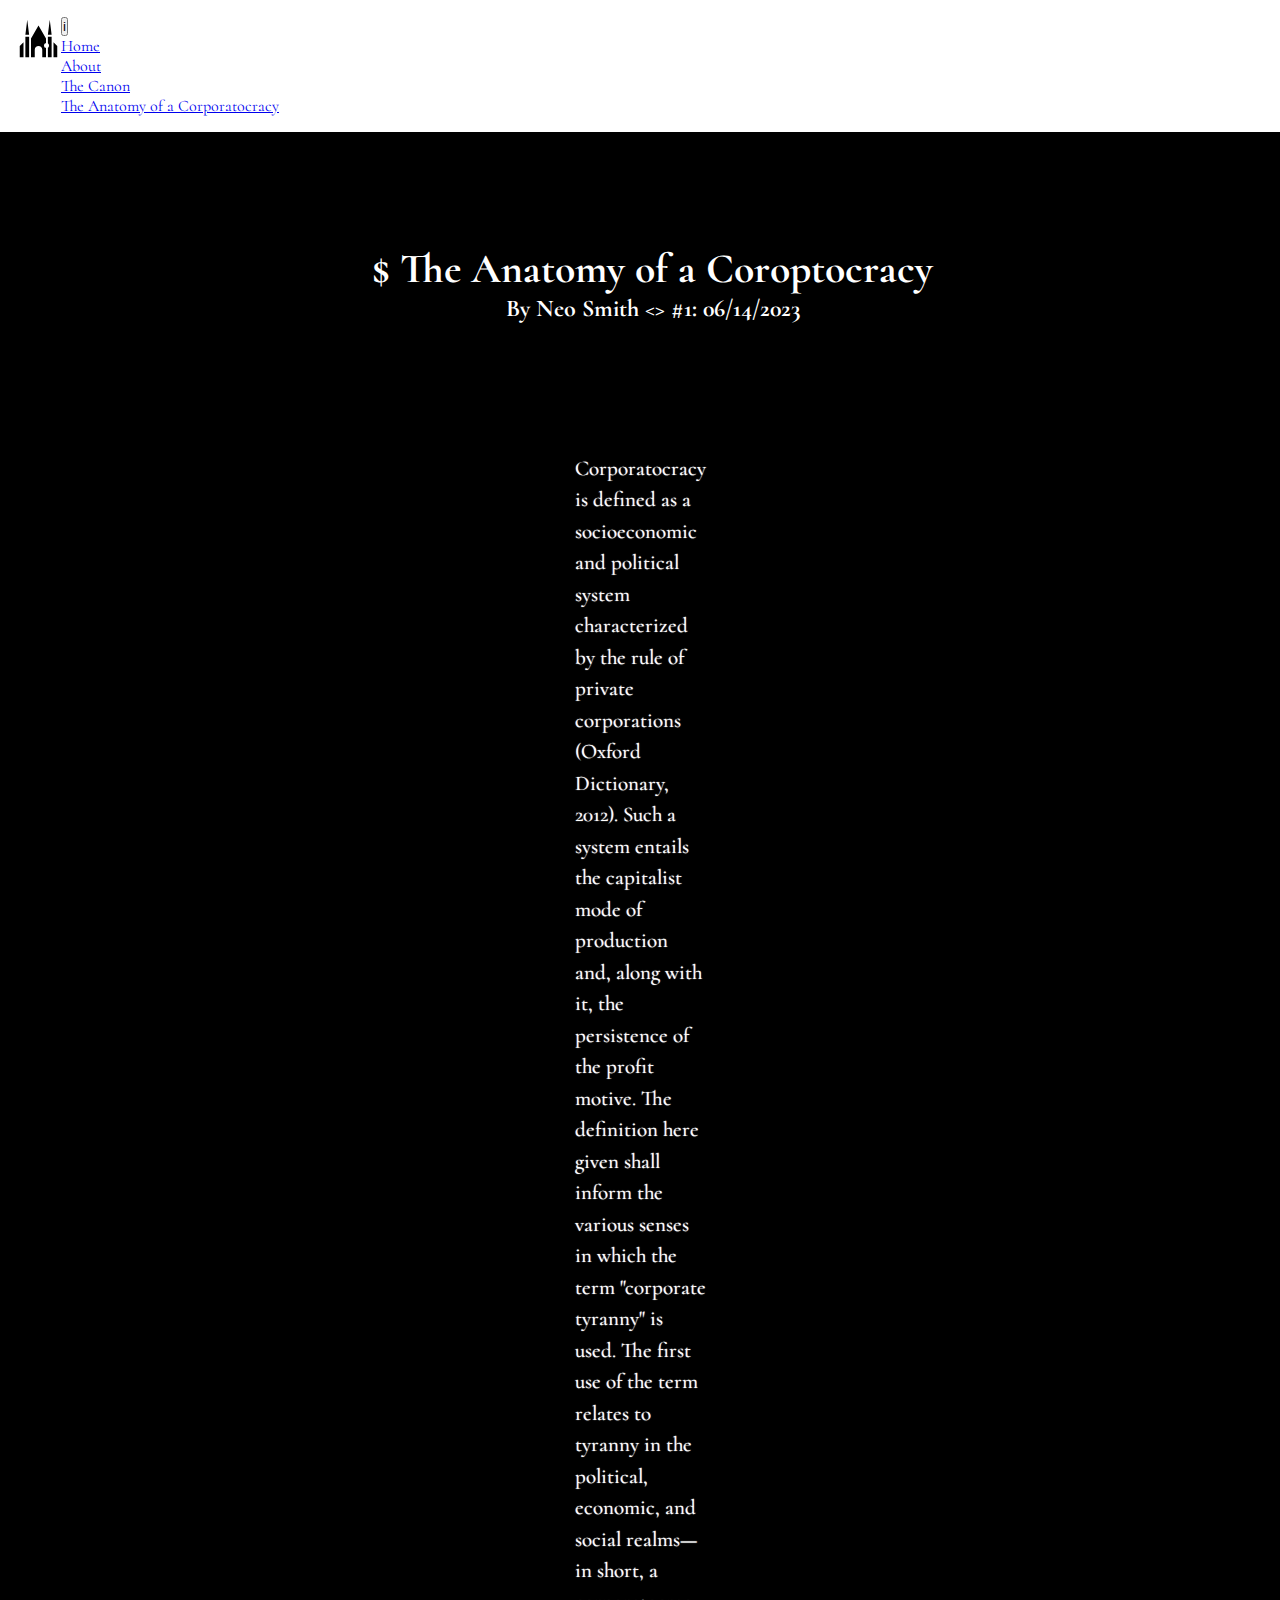
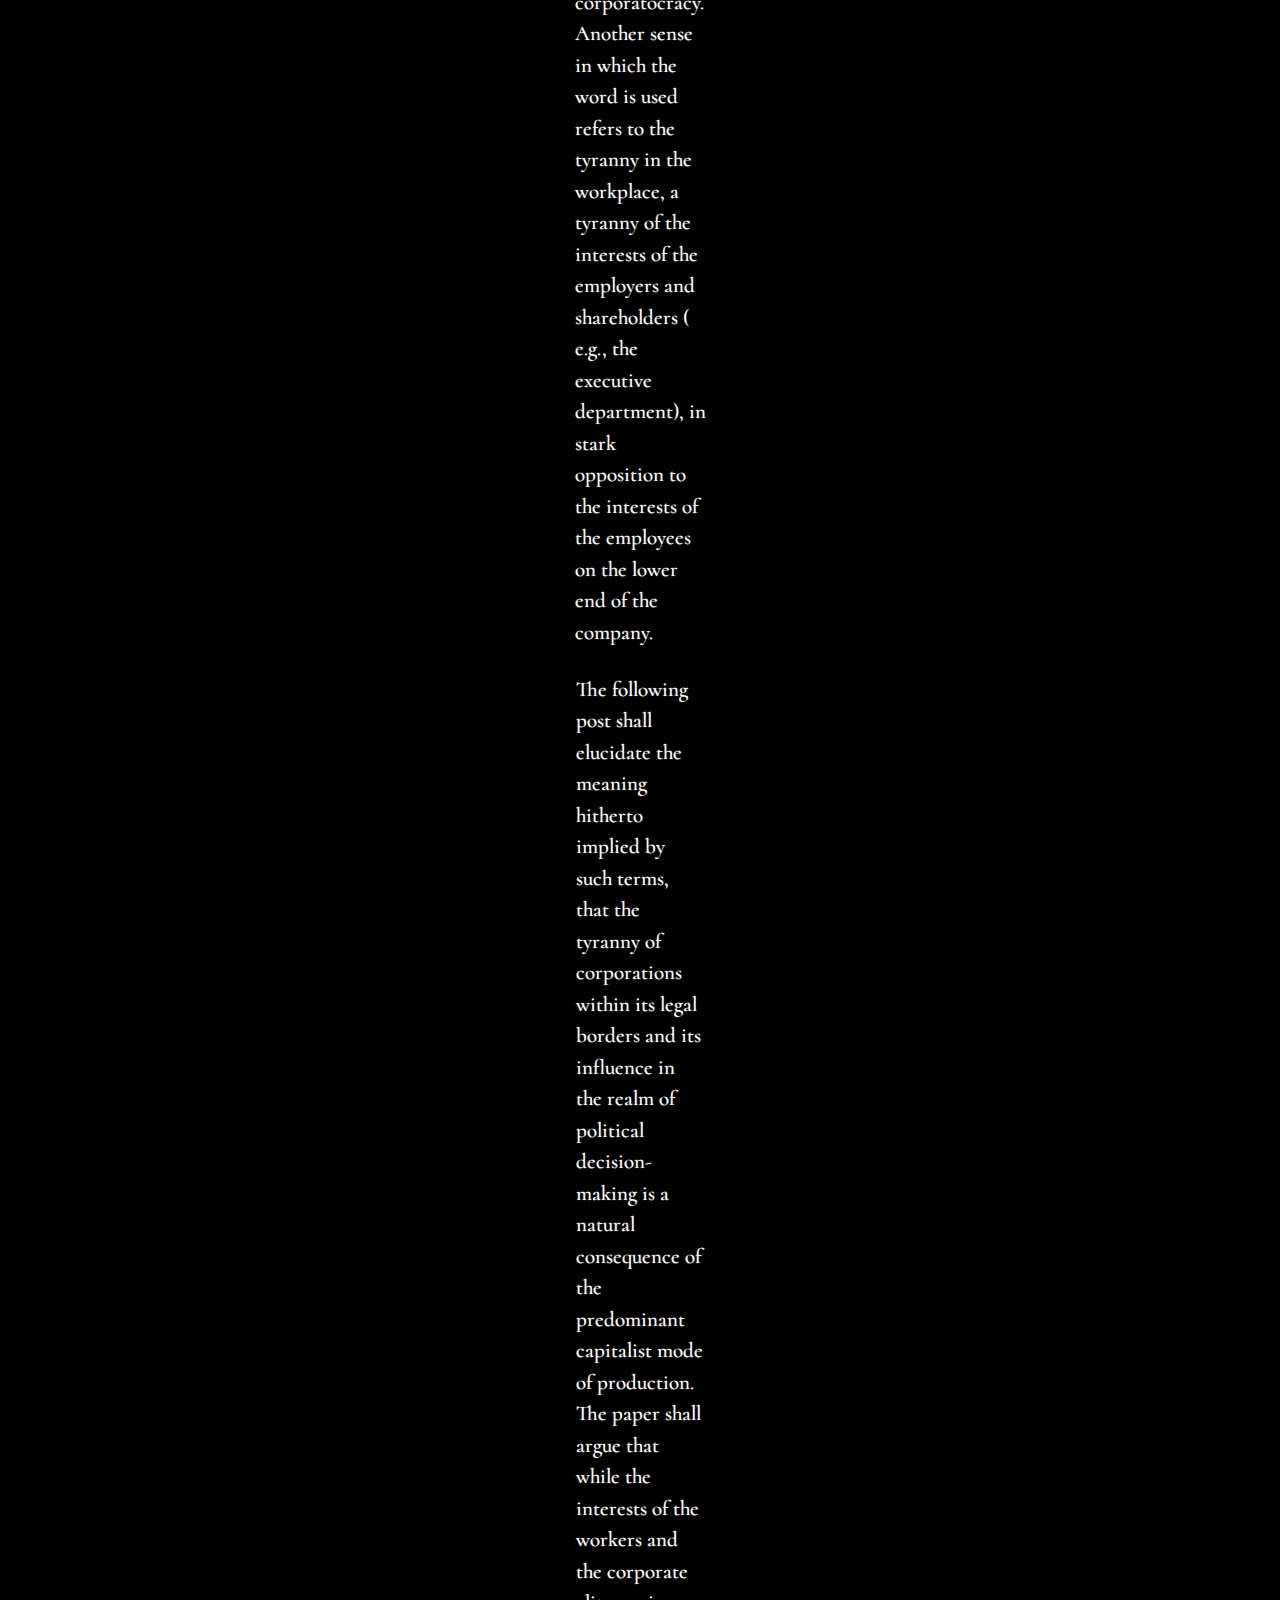
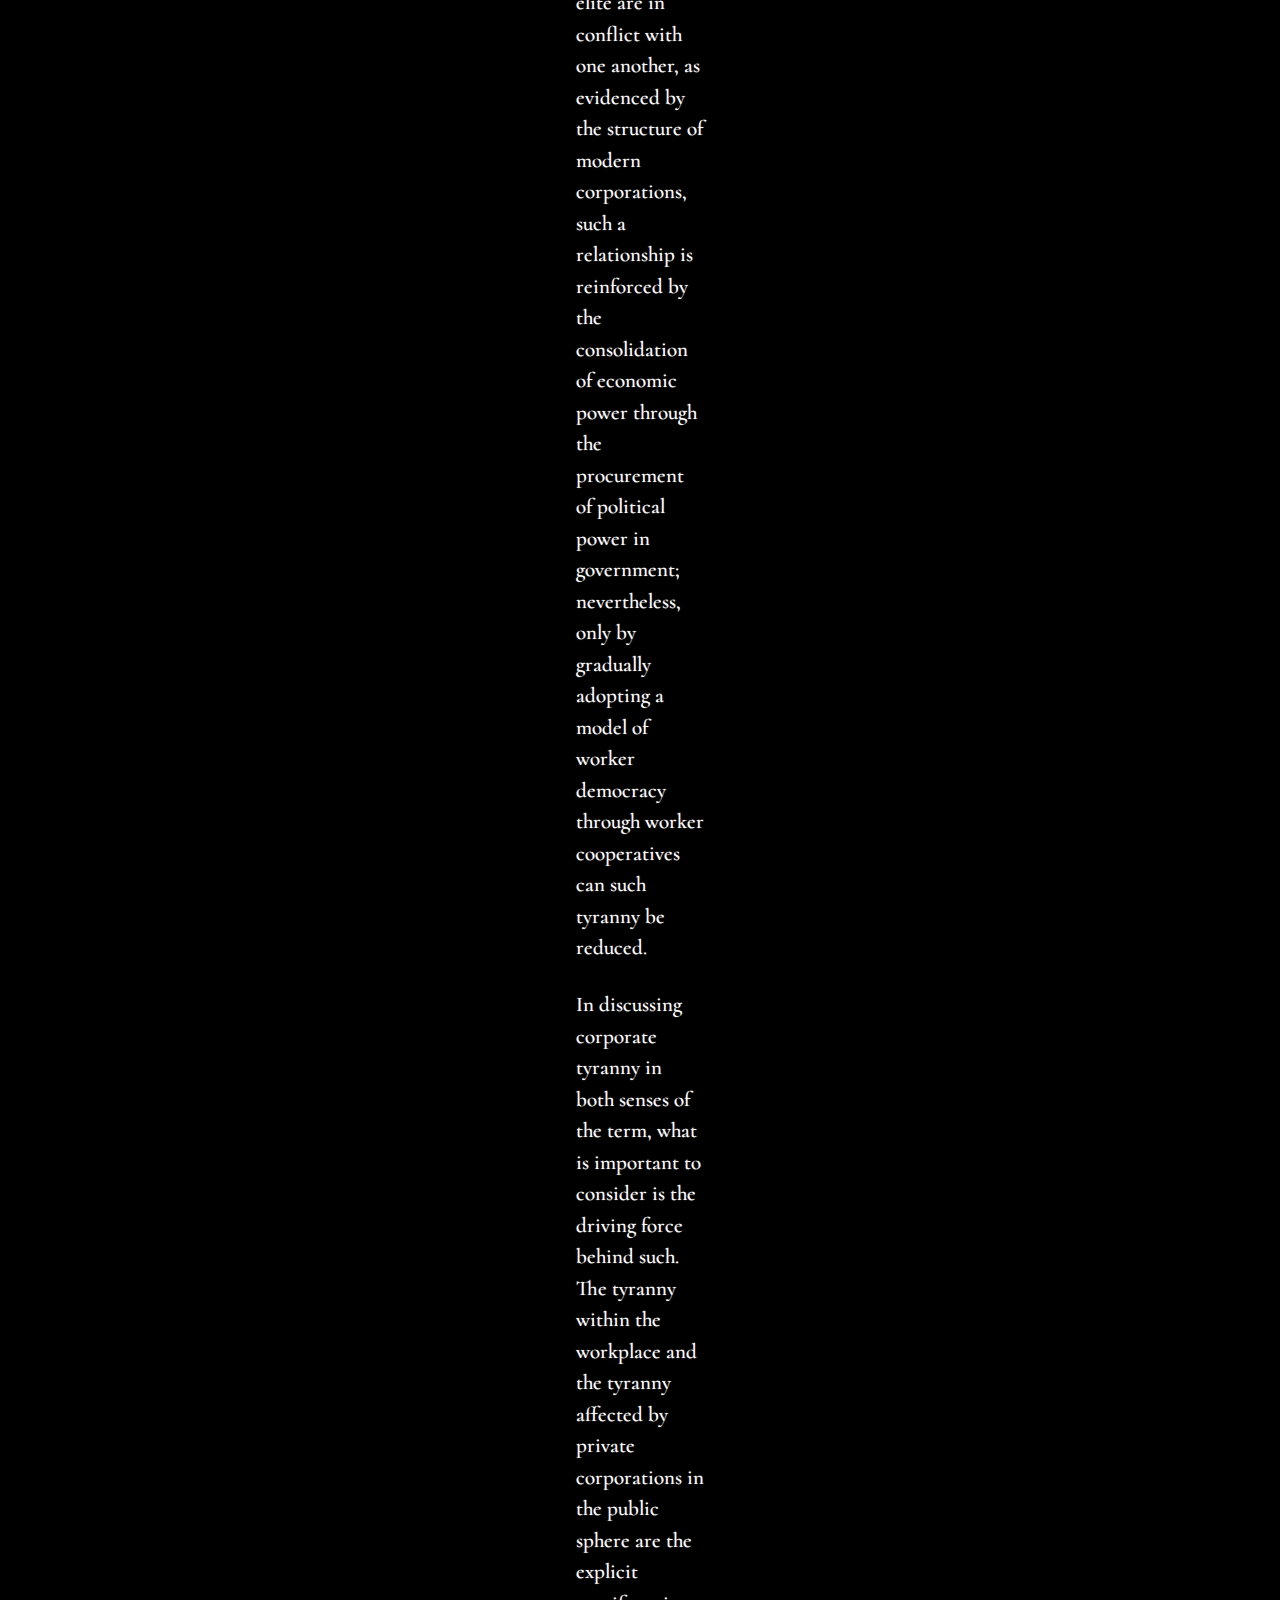
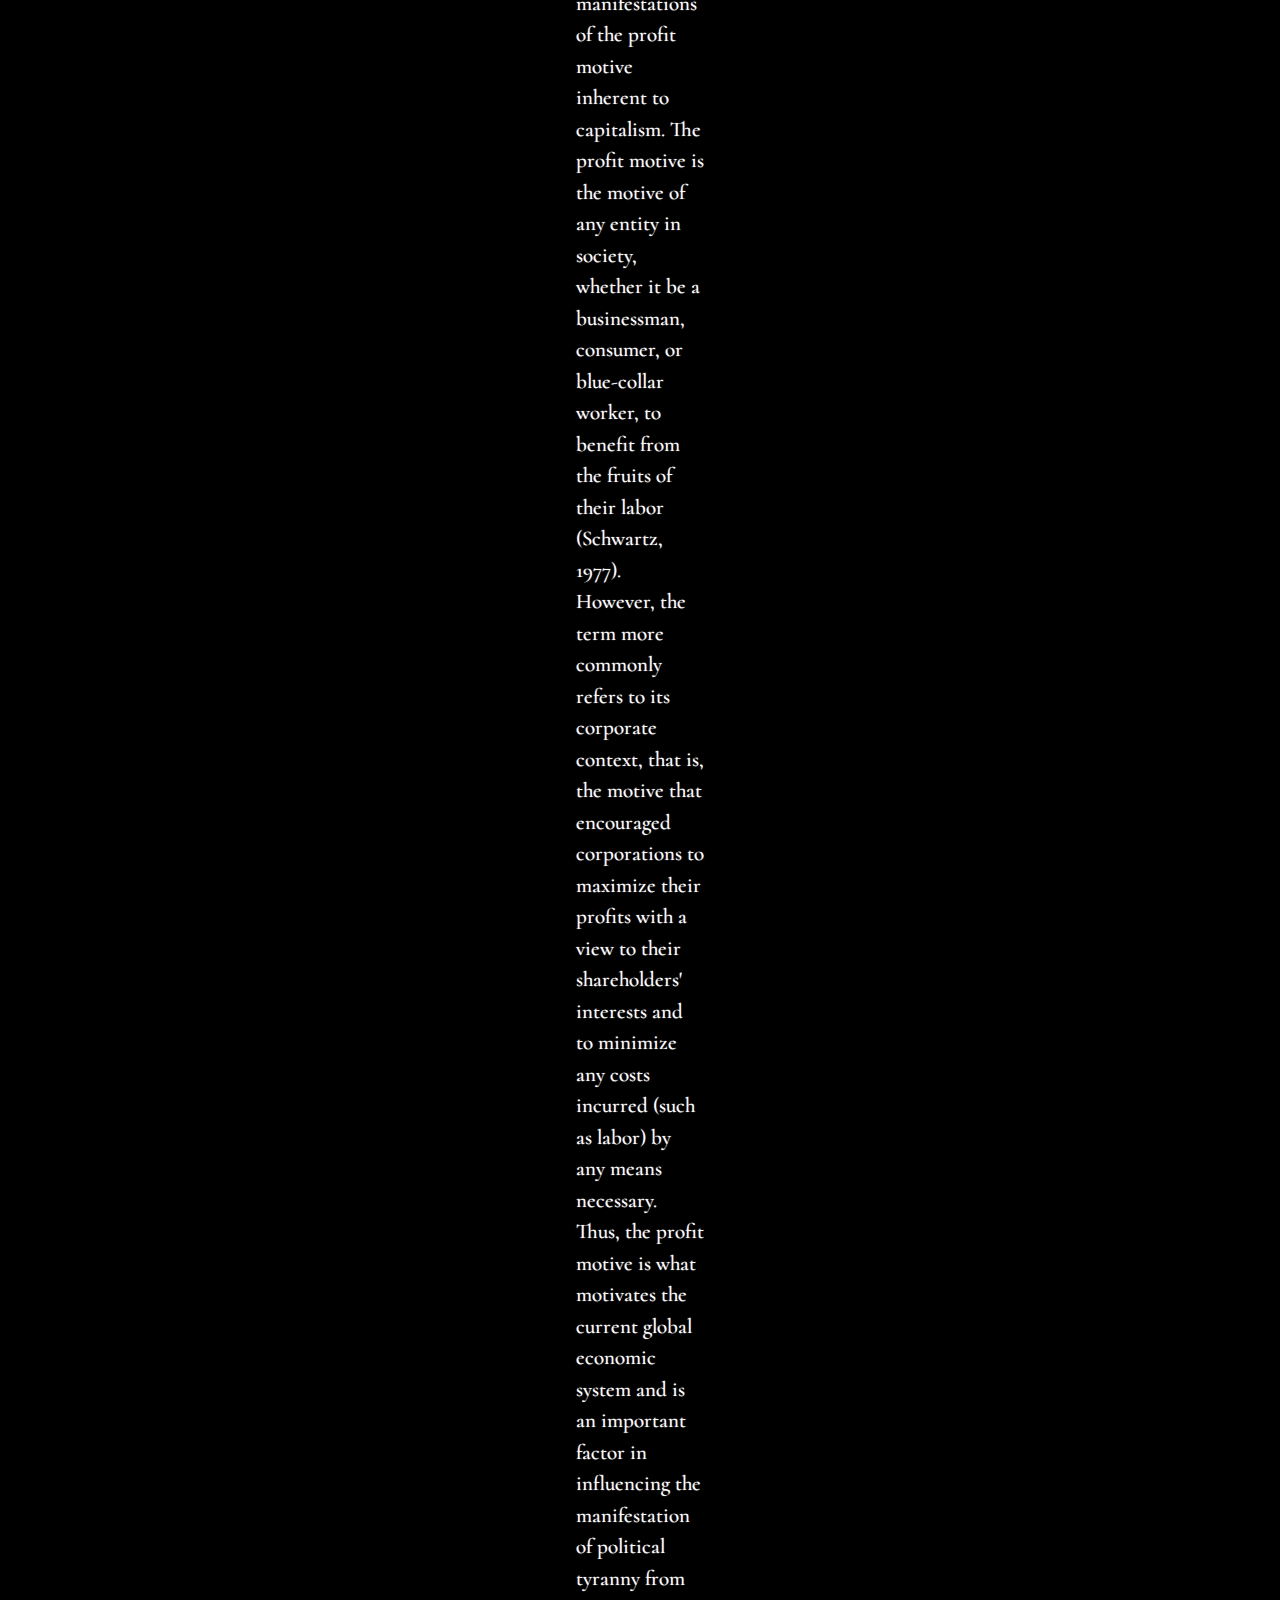
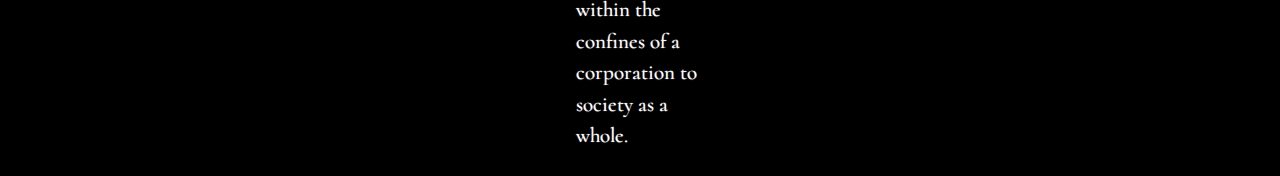
==== commit d2c9428e: "Edit README.md, main.html, and styles.css" ====
--- a/main.html
+++ b/main.html
@@ -11,6 +11,8 @@
   <script href="index.js"></script>
   <link rel="stylesheet" href="styles.css" type="text/css">
 </head>
+<body>
+  
 
 <header>
 
@@ -79,269 +81,30 @@
       </h2>
   </div>
 
-  <div class="par-container">
-    <p>
-      Corporatocracy is defined as a socioeconomic and political system characterized by the rule of private corporations (Oxford Dictionary, 2012). Such a system entails the capitalist mode of production and, along with it, the persistence of the profit motive. The definition here given shall inform the various senses in which the term "corporate tyranny" is used. The first use of the term relates to tyranny in the political, economic, and social realms—in short, a corporatocracy. Another sense in which the word is used refers to the tyranny in the workplace, a tyranny of the interests of the employers and shareholders ( e.g., the executive department), in stark opposition to the interests of the employees on the lower end of the company. 
-    </p>
-    <br>
-    <br>
-    <p>The following post shall elucidate the meaning hitherto implied by such terms, that the tyranny of corporations within its legal borders and its influence in the realm of political decision-making is a natural consequence of the predominant capitalist mode of production. The paper shall argue that while the interests of the workers and the corporate elite are in conflict with one another, as evidenced by the structure of modern corporations, such a relationship is reinforced by the consolidation of economic power through the procurement of political power in government; nevertheless,  only by gradually adopting a model of worker democracy through worker cooperatives can such tyranny be reduced.
-    </p>
-    <br>
-    <br>
-    <p>
-      In discussing corporate tyranny in both senses of the term, what is important to consider is the driving force behind such. The tyranny within the workplace and the tyranny affected by private corporations in the public sphere are the explicit manifestations of the profit motive inherent to capitalism. The profit motive is the motive of any entity in society, whether it be a businessman, consumer, or blue-collar worker, to benefit from the fruits of their labor (Schwartz, 1977). However, the term more commonly refers to its corporate context, that is, the motive that encouraged corporations to maximize their profits with a view to their shareholders' interests and to minimize any costs incurred (such as labor) by any means necessary. Thus, the profit motive is what motivates the current global economic system and is an important factor in influencing the manifestation of political tyranny from within the confines of a corporation to society as a whole.
-    </p>
-    <br>
-    <br>
-    <p>
-      Beginning with the discussion of corporate tyranny in the workplace, what must be stressed of great importance is the relationship between employer and employee. What is often discussed in detail is the inherent conflict of interest that resides in both the employer and the employee (Ashwin, 2003). The worker works for a given wage, usually to gain their means of subsistence. On the other, the employer (in the form of the business owner or perhaps a managerial class) works to extract profit from the business while also considering the investments of the respective shareholders, which possess a stake in the company. In capitalism, the very crude form in which this typically manifests is the neglect of the employer with regard to the interest of his employee. He cares for the interest of his workers in so far as such a concern is related to how much profit such an interaction can yield. In this sense, the worker is rendered a mere tool of production, for their well-being is only satisfied to such an extent that the worker can return the next day and yield profit for the business. The worker has no choice: they will have to work, or they risk instability in applying for other jobs in the same market or others. Thus, this fundamental conflict of interest persists. 
-    </p>
-    <br>
-    <br>
-    <p>The worker, the employed, in this sense, becomes a mere appendage to the business, a tool to be employed in the production process. Even if democracy exists in the political realm, the workplace (in the traditional structure of corporations) has no democracy, or if it does have democracy, it is, at any rate, a democracy limited by the mere existence of the shareholders and the board of directors. In a typical corporation,  shareholders who have a stake in the company elect a board of directors, a group of individuals who has power in terms of decision-making, and in electing a Chief Executive Officer (CEO) (Robert et al., 2011). The shareholders, those who wish to profit, ultimately have the power to decide or influence certain decisions made about the corporation, whether in terms of company reputation, policy, downsizing, financial decisions, corporate restructuring, and future business endeavors, with little or no regard for the insights of the employees who are employed to carry out their respective positions, in strict observance with company policies (Wolff, 2012, p.74). Even if such power is distributed somewhat through the managerial positions, which manage the lower end of the corporation, it cannot be said that the corporation is any more democratic. The presence of such managers does not dilute power from its concentration but merely serves to obfuscate the relationship between the executive leaders on the top and the employees at the bottom. In view of this, a typical corporation can be considered undemocratic. From this, it follows that a corporation can be considered a tyranny, power is centered on one person (CEO), or it can be considered an aristocracy, power being concentrated among a few. Regardless of what name to call such, it all remains the same; the fact that such a corporation lacks any democratic input from its employees in its decision-making would make such decisions that pose risks to the financial and sometimes medical well-being of its employees so long as it maximizes whatever profit may be yielded (Wolff, 20120, p.77).
-    </p>
-    <br>
-    <br>
-    <p>
-      Moving towards the second sense in which the term corporate tyranny refers, what is important here is the explicit influence (and, therefore, power) exerted by private corporations in political decision-making. Such influence shape how legislation is passed, legislation which is conducive or at least harmless to the interests of private corporations. In the Philippines, for instance, since 2019, local corporations have been able to donate to a political candidate, party, or for any partisan purpose:
+  <section>
+    <div class="par-container">
+        <p>
+          Corporatocracy is defined as a socioeconomic and political system characterized by the rule of private corporations (Oxford Dictionary, 2012). Such a system entails the capitalist mode of production and, along with it, the persistence of the profit motive. The definition here given shall inform the various senses in which the term "corporate tyranny" is used. The first use of the term relates to tyranny in the political, economic, and social realms—in short, a corporatocracy. Another sense in which the word is used refers to the tyranny in the workplace, a tyranny of the interests of the employers and shareholders ( e.g., the executive department), in stark opposition to the interests of the employees on the lower end of the company. 
+        </p>
+        
+      </div>
+      
+      <div class="par-container">
+        <p>The following post shall elucidate the meaning hitherto implied by such terms, that the tyranny of corporations within its legal borders and its influence in the realm of political decision-making is a natural consequence of the predominant capitalist mode of production. The paper shall argue that while the interests of the workers and the corporate elite are in conflict with one another, as evidenced by the structure of modern corporations, such a relationship is reinforced by the consolidation of economic power through the procurement of political power in government; nevertheless,  only by gradually adopting a model of worker democracy through worker cooperatives can such tyranny be reduced.
+        </p>
+      </div>
 
-        <br>
-        <br>
-        <br>
+      <div class="par-container">
+        <p>
+          In discussing corporate tyranny in both senses of the term, what is important to consider is the driving force behind such. The tyranny within the workplace and the tyranny affected by private corporations in the public sphere are the explicit manifestations of the profit motive inherent to capitalism. The profit motive is the motive of any entity in society, whether it be a businessman, consumer, or blue-collar worker, to benefit from the fruits of their labor (Schwartz, 1977). However, the term more commonly refers to its corporate context, that is, the motive that encouraged corporations to maximize their profits with a view to their shareholders' interests and to minimize any costs incurred (such as labor) by any means necessary. Thus, the profit motive is what motivates the current global economic system and is an important factor in influencing the manifestation of political tyranny from within the confines of a corporation to society as a whole.
+        </p>
+    </div>
 
-        <p class="dir-quote">"To make reasonable donations, including those for the public welfare, or for hospital charitable, cultural, scientific, civic, or similar purposes: Provided, That no <em>foreign</em> corporation shall give donations in aid of any political party or candidate or for purposes of partisan political activity;" (Herbosa, 2019; emphasis added).
-        </p>
-        <br>  
-        
-    </p>
-    <br>
-    <p>
-      Such freedoms afforded to corporations bridge the gap between economic power and political power, with the latter reinforcing the former. The law stated may have thus been already taken advantage of in the recent elections last May 2022, with candidates such as Ferdinand Marcos Jr. spending about P623,230,176.68 in campaign expenses, being sourced from a variety of sources (Mercado, 2022). The power of corporations, which was previously reasoned to have an undemocratic or limited democratic structure, extends to the political realm, wherein decisions concerning the state are deliberated. Here, the paper goes a step further: it argues that corporate power, in the form of capital, manifests in the social and political realm through corporate grants, monetary lending, propaganda through the mass media—in short, lobbying (Hermann & Chomksy, 2011; Drutman, 2015). If then corporations have their own particular interests (that is, in transforming capital into more capital), interests which may coincide with the interests of certain political entities, it follows that they will use some of their means to aid such entities in attaining political power such that, once elected into a position of power, political power may be utilized to reinforce the economic power of the lobbying corporation. One can recall, for instance, when the U.S., following the financial crisis of 2008, had financially accounted for the failure of the banks, using taxpayer money in what was historically known as a "bailout." The U.S. not only gives power to such corporations but aids them in their own failure, for it believes that the fundamental economic alliance between capitalist enterprises reinforces the political hegemony of the ruling class. What follows therefrom is a reciprocal process; greater economic power can translate to political power and vice versa, or as Engels (2010) succinctly puts it: 
-      <br>
-        <br>
-      <br>
-
-        <p class="dir-quote">"Wealth here employs its power indirectly, but all the more surely. It does this in two ways: by plain corruption of officials, of which America is the classic example, and by an alliance between the government and the stock exchange, which is effected all the more easily the higher the state debt mounts and the more the joint-stock companies concentrate in their hands not only transport but also production itself, and themselves have their own center in the stock exchange.
-        </p>
-        <br>
-    </p>
-    <br>
-    <p>Resulting from such tyranny, both within the workplace and the power resulting from a tyranny that extends to the political realm, are certain effects which, if not regulated by the state, will inevitably yield consequences unfavorable to the interests of society as a whole. If corporations, which are largely unaccounted for as a result of the neoliberal injunction of deregulation, will commit to any internal decisions with a view to profit, any consequence resulting therefrom is of no consequence unless it affects their rate of profit. It has long been an obvious trait of businesses that the only reason they are concerned with provisions concerning inclusiveness, for instance, or with mitigating climate change, is because such an explicit stance taken creates a brand image that is favorable to the prevailing political context in which businesses are largely situated. In short, caring about such issues yield more profit or makes sure that companies appeal to their target consumer base. If corporations, who have power both within such structures and outside, pursue such a motive to its logical extreme, consequences such as climate change, for instance, may exacerbate.
-    </p>
-    <br>
-    <br>
-    <p>
-      Major contributors to climate change, according to CDP (2017) , are 100 active fossil fuel companies, which are linked to 71% of greenhouse gas emissions since 1988. These companies are, historically speaking, a product of the neoliberal economic policies which have deregulated companies, including fossil fuel enterprises (Lukacs, 2017; Monbiot, 2016; Carrington, 2017). If climate change is a very serious issue, one that threatens the very existence of the human species, as indeed everyone already knows, then it is of the utmost importance to tackle it earnestly and do everything that can be done to ameliorate it. The solution seems clear: deal with the companies that are contributing to climate change in a significant way, such as fossil fuel companies, and expedite the transition to renewable energy. However, such a solution, at any rate, is simply impossible to be fully realized, not only because governments around the world are currently "bailing out" such companies but also because the companies themselves have influence in political decision-making to secure themselves their rigid position in the class hierarchy. Guided by the profit motive, a radical change in how companies operate is going to be altered if such a change is profitable. Most of these solutions do not seem to be profitable, at least in the short term (Kienzler, 2023).
-    </p>
-    <br>
-    <br>
-    <p>
-      Transitioning to a more eco-friendly energy industry requires a lot of capital investment to fund such—in short, investors need to see that there is profit to be made in securing the well-being of the species. It seems from this, therefore, that profiting is more important than the well-being of the planet and the species. However, this is an inherent trait of the system, the motive to profit is the driver of global capitalism. If then the problem is systemic, then the system must be changed. Nevertheless, changing the system implies intermediary steps to get there, starting from the level of the corporation. Individual corporations must first have to change in order to influence or contribute to the general climate of change if it is to influence or bring about the systemic factors which can bring about a systemic change. Therefore, what can be proposed is a solution, an alternative to the prevailing mode of production, which is capitalist in nature but serves as a transition to a society not built on the profit motive but rather on the interests of the collective. By democratizing the workplace through engendering the implementation of worker cooperatives (and cooperatives in general), can such democratic decision-making, such power both political and economic, falls into the hands of the masses and not merely be concentrated in the hands of the ruling class. However, before such a solution can be discussed, some counterarguments need to be considered. 
-    </p>
-    <br>
-    <br>
-    <p>The objections that can be raised are numerous, but only a few shall be considered. In terms of corporate tyranny within the workplace, while the inherent structure of such is undemocratic, it may be argued that such a lack of democracy is for the sake of efficiency. If a company allows democracy to shape its decisions, it will have to account for every decision the company makes, possibly both on a micro and macro scale. This will decrease efficiency in the long run, yielding a lower rate of profit for marginally empowering the workplace through democracy; in short, the democratization of the workplace defeats the purpose of efficiency, and therefore progress is sacrificed for the sake of democracy. However, this objection is uninformed in the empirical observations of the institution of workplace democracies in developed countries. According to Logue et al. (2005), worker-owned and managed firms are generally not less productive than conventional corporate firms. They are at least equal and may exceed the productivity of conventional firms. Furthermore, the performance of worker-owned enterprises varies in some industries, sometimes outcompeting their conventional counterparts; they are at least generally on par with them (Fakhfakh et al., 2012; Monteiro et al., 2018). This claim of inefficiency, therefore, must be critically examined, for the efficiency of a given firm is significantly dependent on certain factors and does not imply that conventional corporations are generally more productive than worker-owned and managed firms.
-
-    </p>
-    <br>
-    <br>
-    <p>
-      Another objection to be considered is the role of corporations in the political decision-making of the state. There are two ways this objection can be considered: either it is asserted that corporations <em>should</em> have the right to influence political decisions through their funding, for it is well within their right, or to assert that corporations are not a significant influence in politics. The proponents of both views assume implicitly that such decisions of the state are not merely influenced by the democratic decision-making of voters but by other entities, regardless if such influences are significant. The foregoing view is untenable in light of the facts stated heretofore. The right of local corporations to finance political decision-making is definitely a right granted by the state, according to the Revised Corporation Code of the Philippines (Herbosa, 2019). However, the fact that such freedom is granted to corporations does not imply that it cannot be abused to the extent that it compromises the democratic institutions which form the foundation of a democratic republic. Therefore, appealing to such a logic still requires the proponents of this view to propose a way in which such a right can be regulated so as not to be abused by corporations. In terms of the second view, such an assertion is factually incorrect. In the U.S., for instance, major corporations have historically influenced the political climate and the policy solutions proposed for certain issues, such as climate change for instance, in view of the interests of such corporations (Kennedy, 2017; Herman & Chomsky, 2011). Therefore, the proponents of the view that corporations have a limited or insignificant influence on political decision-making lack any sufficient empirical evidence to support such a claim, requiring a revaluation of currently held views.
-    </p>
-    <br>
-    <br>
-    <p>
-      The last objection is closely related to the previous objection in terms of freedoms granted to corporations. Corporations in most liberal democratic countries are given certain economic freedoms, which ensures the proper functioning of a capitalist economy through the implementation of a free market. The free market, operating with the guidance of the "invisible hand," is able to generate wealth through the associations of each individual with each other in their society, motivated by their self-interests to flourish as citizens of the state (Schwartz, 1977). This is necessary for the development of capitalism. The state, according to such an economic system, must not interfere or must limit its interference with the market, allowing the market to self-regulate itself and "trickle down" wealth to each individual in the lower thresholds of society. However, this objection misses a fundamental point: that is, the fact that such a "free market" does not exist since every market presupposes certain regulations made by the state. In truth, currently, no actual free market exists in any modern society existing today (Reich, 2020). The market always requires interventions and regulations for it to function properly. What is debated in the sphere of politics is not the absence or presence of state interference in the market but rather <em>to what extent</em> the state interferes. The neoliberal view is that only limited interference must happen to allow markets to perform their function; the rest should be a self-imposed regulation by the market itself. On the other hand, liberal theorists argue that only by regulating the market through social safety nets can some of the economic inequality present in contemporary society be resolved (Eatwell & Wright, 1999, pp. 85-87). Therefrom, the proponents of the free market view ignore the fact that corporations, in arguing for their independence from state institutions, are already intertwined with the government. For instance, one call recall that the U.S. had bailed out banks in the 2008 financial crisis, while the Philippine government, in light of the recent COVID-19 pandemic, had decreed higher interests through the central bank in regulating inflation (Bangko Sentral ng Pilipinas, 2022). In short, corporations are not independent of the state but are rather heavily dependent on its support for the security of its class interests and the consolidation of its economic power, which in turn reinforces the economic power of corporatists in government. 
-    </p>
-    <br>
-    <br>
-    <p>What then must be done to combat this force, this alliance between corporations and government, the ruling class? It must be combatted both economically and politically, for the economic changes made are significant in acquiring political power and, in such a procurement, using political power in the consolidation of economic power. In short, to utilize the initial reciprocal process for the masses to attain power. Democracy in the realm of the state is insufficient; there must be democracy in the workplace, for where is democracy in the workplace, there is also political power. In order for the dissolution of capitalism to be meaningfully carried out, it must first begin by using its own means to dissolve it. It has to put up with the system; it has to first gain power and influence gradually before it takes up any revolutionary course of action. In all actuality, the existence of such worker democracies is themselves revolutionary, for they wield revolutionary potential in transferring power from undemocratic corporate entities to worker-owned enterprises, resulting in the co-opting of political and economic power in the hands of the workers, the proletariat. However, it must first be understood what is meant in defining a worker cooperative.</p>
-    <br>
-    <br>
-    <p>
-      A worker cooperative, distinct from other cooperative firms, is a cooperative that is owned and managed by its workers (Hansen et al., 1997). To what extent the workers own and manage the cooperative depends on each particular cooperative, with varying degrees of differences between such. Some worker cooperatives will have all their workers own the firm but elect a board to deliberate decisions concerning the firm. At the same time, others will have full worker control over everything. In terms of ownership, either workers own all or workers own the majority while having some external shoulders that do not have any controlling shares, meaning that control is still within the hands of the workers. The principle here is so long as one is a worker in the firm, each will have the power to vote on decisions concerning the business. This type of cooperative is distinct from other cooperatives, such as consumer and producer cooperatives. In the Philippines, a prevalent coop is a credit union, which are banks that are owned by its members and are generally not for profit. The aim of all cooperatives is the satisfaction of the mutual needs of its members. Of course, cooperatives aim to profit from their enterprise since they operate under the capitalist mode of production. However, the profit motive is not the overarching motive in the business but the satisfaction of the interests of all. Since workers have democracy,  even if they pursue the motive to profit, such a profit yielded concerning how it is distributed can be deliberated by the workers. This means that workers have a say, have power in the decisions made by the company and in the distribution of their profits. In this sense, a worker cooperative tends to have less inequality within firms (Burdin, 2015). From this, it follows that more democracy in the workplace implies that workers tend less likely to leave voluntarily, put in more effort, and have increased trust levels (Blasi et al., 2016; Frohlich et al., 1998; Mellizo et al., 2014; Sabatini et al., 2014). Furthermore, as has already been stated, worker cooperatives have similar levels of productivity to conventional firms (Fakhfakh et al., 2011; Monteiro Straume, 2018). All these are benefits of worker cooperatives and seem to be in defiance of the prevailing mode of production since the prime motive is not merely to profit but to profit in view of satisfying the interests of each member of the cooperative.
-    </p>
-    <br>
-    <br>
-    <p>
-      Though worker cooperatives still are a minority, when compared with large transnational corporations, they pose as an alternative to the traditional corporate structure. By introducing such a democratic corporate structure, workers within the firm can have a say in how the business is run, and thereby decrease not only their alienation from the product of their labor but also their exploitation, for in granting them democratic control, they have a vote in regulating all aspects of their working conditions. Thus, the rate of exploitation, compared to traditional corporations, is much lower. This ought to be the future of capitalism, a transitionary state which bridges the capitalist mode of production, with a regulated market, to the principles of socialism outlined by Marx and theorists after him. It is a step toward the abolition of private property, the commodity form, social classes, and the state itself. However, one objection may arise: if the profit motive remains, is not such a firm bourgeois? If workers own it, is the risk that from the ranks of the workers, corporate tyrants emerge, thereby devolving back into a corporation? That is, at any rate, an important objection to consider. However, it is a problem that is not inherent in the structure of worker cooperatives themselves but in the prevailing policies which surround its formation. This can be mitigated. If the reader accepts the arguments made hitherto concerning the interdependence between economic and political power, then they may recognize the succeeding argument: that as workers attain democracy in their own respective workplaces, and such firms multiply, they gain power in the economic realm, which they, in turn, inevitable transform into political power through their own capital. They then use such power to make it easier for worker cooperatives to form and harder for such firms to devolve into tyrannical corporations, for as long as political power guarantees economic power, such a structure, if it is the will of the workers, could remain without retaining the decadent corporate structure. Marx (1987; 2000, 2010) was correct in stating that: 
-
-        <br>
-        <br>
-        <br>
-
-        <p class="dir-quote">"The essential conditions for the existence and for the sway of the bourgeois class is the formation and augmentation of capital; the condition for capital is wage-labor. Wage labor rests exclusively on competition between the laborers. The advance of industry, whose involuntary promoter is the bourgeoisie, replaces the isolation of the laborers, due to competition, by the revolutionary combination, due to association. The development of Modern Industry, therefore, cuts from under its feet the very foundation on which the bourgeoisie produces and appropriates products. What the bourgeoisie, therefore, produces, above all, are its own grave-diggers. Its fall and the victory of the proletariat are equally inevitable."
-        </p>
-        <br>
-    </p>
-    <br>
-    <p>Only in the formation of such sectors, such territories of democracy, can the proletariat gain the power to which they can transform, wielding the means of capitalism, to acquire political power to secure more capital. This they use for revolutionary purposes: in this sense, they effectively use the means of capitalism to destroy it. Capitalism contains within it the seeds of its dissolution. It is only when one begins to wonder at the specter of a world to come, can such action be fueled amidst the ambiguity of social life. Through participation in the democratic process, attaining rights gradually but slowly, and the consolidation of the gradual development of cooperatives in all respects, including worker-owned and controlled firms, can the prospect for an emancipated future be realized, and thus struggle in this sphere is to use the virile drive of capitalism against itself. In starting to discuss such issues, in the realm of culture, the struggle may have already thus started. Thus, the task of politics must now be to show that the present is but a chain in continual motion, that the present is but a transient state, and in positing a possibility, to affirm its attainability through the contingency of the future.
-    </p>
-    <br>
-    <br>
-
-    <p class="references-1"><strong>References:</strong></p>
-
-  <div class="par-ref">
-    
-    <br>
-    <br>
-
-    <p>
-      Oxford Dictionaries .(2022). Corporatocracy. Oxford Languages | The Home of Language Data. http://oxforddictionaries.com/definition/corporatocracy
-    </p>
-    <br>
-    <br>
-
-    <p>
-      Schwartz, J. (1977). The Subtle Anatomy of Capitalism. Goodyear Pub. Co.
-    </p>
-    <br>
-    <br>
-
-    <p>
-      Wolff, R. D. (2012). Democracy at Work: A Cure for Capitalism. Haymarket Books.
-    </p>
-    <br>
-    <br>
-
-    <p>
-      Robert, H. M. I., Honemann, D. H., & Balch, T. J. (2011). Robert’s Rules of Order Newly Revised In Brief, 2nd edition. Da Capo Press.
-    </p>
-    <br>
-    <br>
-
-    <p>
-      Recalde, E. R. (2019). The Revised Corporation Code of the Philippines: Its Theories and Applications. Rex Book Store.
-    </p>
-      <br>
-      <br>
-    
-    <p>
-      Mercado, N. A. (2022). Bongbong Marcos spent over P623 million for presidential campaign – SOCE | Inquirer News. INQUIRER.net. https://newsinfo.inquirer.net/1607707/fwd-bongbong-marcos-spent-over-p623-million-for-presl-campaign-soce    </p>
-    <p>
-      Herman, E. S., & Chomsky, N. (2011). Manufacturing Consent: The Political Economy of the Mass Media. Pantheon.
-    </p>
-    <br>
-    <br>
-
-    <p>
-      Drutman, L. (2015. How Corporate Lobbyists Conquered American Democracy. The Atlantic. https://www.theatlantic.com/business/archive/2015/04/how-corporate-lobbyists-conquered-american-democracy/390822/
-    </p>
-    <br>
-    <br>
-
-    <p>
-      Engels, F., & Harris, M. (2010). Origin of the family, private property, and the state. Marxists Internet Archive. https://www.marxists.org/archive/marx/works/download/pdf/origin_family.pdf    </p>
-    <br>
-    <br>
-
-    <p>
-      CDP. (2017). A new report shows just 100 companies are a source of over 70% of emissions. Disclosure Insight Action.
-    </p>
-    <br>
-    <br>
-
-    <p>
-      Lukacs, M. (2021). Neoliberalism has conned us into fighting climate change as individuals. The Guardian. https://www.theguardian.com/environment/true-north/2017/jul/17/neoliberalism-has-conned-us-into-fighting-climate-change-as-individuals
-    </p>
-    <br>
-    <br>
-    
-    <p>
-      Monbiot, G. (2021). Neoliberalism – the ideology at the root of all our problems. The Guardian. https://www.theguardian.com/books/2016/apr/15/neoliberalism-ideology-problem-george-monbiot
-    </p>
-    <br>
-    <br>
-    
-    <p>
-      Carrington, D. (2021). G20 public finance for fossil fuels “is four times more than renewables.” The Guardian. https://www.theguardian.com/world/2017/jul/05/g20-public-finance-for-fossil-fuels-is-four-times-more-than-renewables
-    <br>
-    <br>
-    
-    <p>
-      Kennedy, L. (2017). Corporate Capture Threatens Democratic Government - Center for American Progress. Center for American Progress. https://www.americanprogress.org/article/corporate-capture-threatens-democratic-government/
-    </p>
-    <br>
-    <br>
-    
-    <p>
-      Reich, R. (2020). To reverse inequality, we need to expose the myth of the ‘free market.’ The Guardian. https://www.theguardian.com/commentisfree/2020/dec/09/inequality-free-market-myth-billionaires
-    </p>
-    <br>
-    <br>
-    <p>
-      Eatwell, R., & Wright, A. (1999). Contemporary Political Ideologies: Second Edition. A&C Black.
-    </p>
-    <br>
-    <br>
-    <p>
-      Bangko Sentral ng Pilipinas. (n.d.) Price Stability. BSP. https://www.bsp.gov.ph/
-    </p>
-    <br>
-    <br>
-    <p>
-      Hansen, G.B., Coontz, E.K., Malan, A. (1997) Steps to starting a worker co-op. Center for Cooperatives, University of California. https://cccd.coop/sites/default/files/resources/Steps%20to%20Starting%20a%20Worker%20Co-op.pdf
-    </p>
-    <br>
-    <br>
-    <p>
-      Marx, K., Englels, F., Blunden, A. (1987; 2000; 2010). Manifesto of the communist party. Marxists Internet Archive.https://www.marxists.org/archive/marx/works/download/pdf/Manifesto.pdf  
-    </p>
-    <br>
-    <br>
-    <p>
-      Logue, J. P., & Yates, J. (1999). Worker Ownership American Style: Pluralism, Participation and Performance. Economic & Industrial Democracy, 20(2), 225–252. https://doi.org/10.1177/0143831x99202004
-    </p>
-    <br>
-    <br>
-    <p>
-      Blasi, J., Freeman, R., Kruse, D. (2015). Do Broad-based Employee Ownership, Profit Sharing and Stock Options Help the Best Firms Do Even Better? Wiley Online Library. 10.1111/bjir.12135
-    </p>
-    <br>
-    <br>
-    <p>
-      Sabatini, F., Modena, F., & Tortia, E. (2014). Do cooperative enterprises create social trust? Small Business Economics, 42(3), 621–641. https://doi.org/10.1007/s11187-013-9494-8
-    </p>
-    <br>
-    <br>
-    <p>
-      Monteiro, N. P., & Straume, O. R. (2018). ARE COOPERATIVES MORE PRODUCTIVE THAN INVESTOR-OWNED FIRMS? CROSS-INDUSTRY EVIDENCE FROM PORTUGAL. Annals of Public and Cooperative Economics, 89(2), 377–414. 10.1111/apce.12201
-    </p>
-    <br>
-    <br>
-    <p>
-      Monteiro, N. P., & Straume, O. R. (2018). ARE COOPERATIVES MORE PRODUCTIVE THAN INVESTOR-OWNED FIRMS? CROSS-INDUSTRY EVIDENCE FROM PORTUGAL. Annals of Public and Cooperative Economics, 89(2), 377–414. 10.1111/apce.12201
-    </p>
-    <br>
-    <br>
-    <p>
-      Burdín, G. (2016). Equality Under Threat by the Talented: Evidence from Worker-Managed Firms. The Economic Journal, 126(594), 1372–1403. https://doi.org/10.1111/ecoj.12272
-    </p>
-    <br>
-    <br>
-    <p>
-      Mellizo, P., Carpenter, J. P., & Matthews, P. H. (2011). Workplace Democracy in the Lab. Social Science Research Network. https://doi.org/10.2139/ssrn.1755998
-    </p>
-    <br>
-    <br>
-    <p>
-      Frohlich, N., Godard, J., Oppenheimer, J. A., & Starke, F. A. (1998). Employee versus Conventionally-Owned and Controlled Firms: An Experimental Analysis. Managerial and Decision Economics, 19(4/5), 311–326. http://www.jstor.org/stable/3108241
-    </p>
-
-    
-    <hr>
-  </div>
-
- 
-
-  </div>
-
+  </section>
 
 
 </main>
 
 </body>
 
-</html>
+</html>--- a/styles.css
+++ b/styles.css
@@ -61,7 +61,7 @@
   flex-direction: column;
   justify-content: center;
   align-items: center;
-  padding: 0.1rem 33rem 5rem 33rem;
+  padding: 0.1rem 36rem 1.5rem 36rem;
   line-height: 1.5;
   font-size: 21px;
   color: #fff;
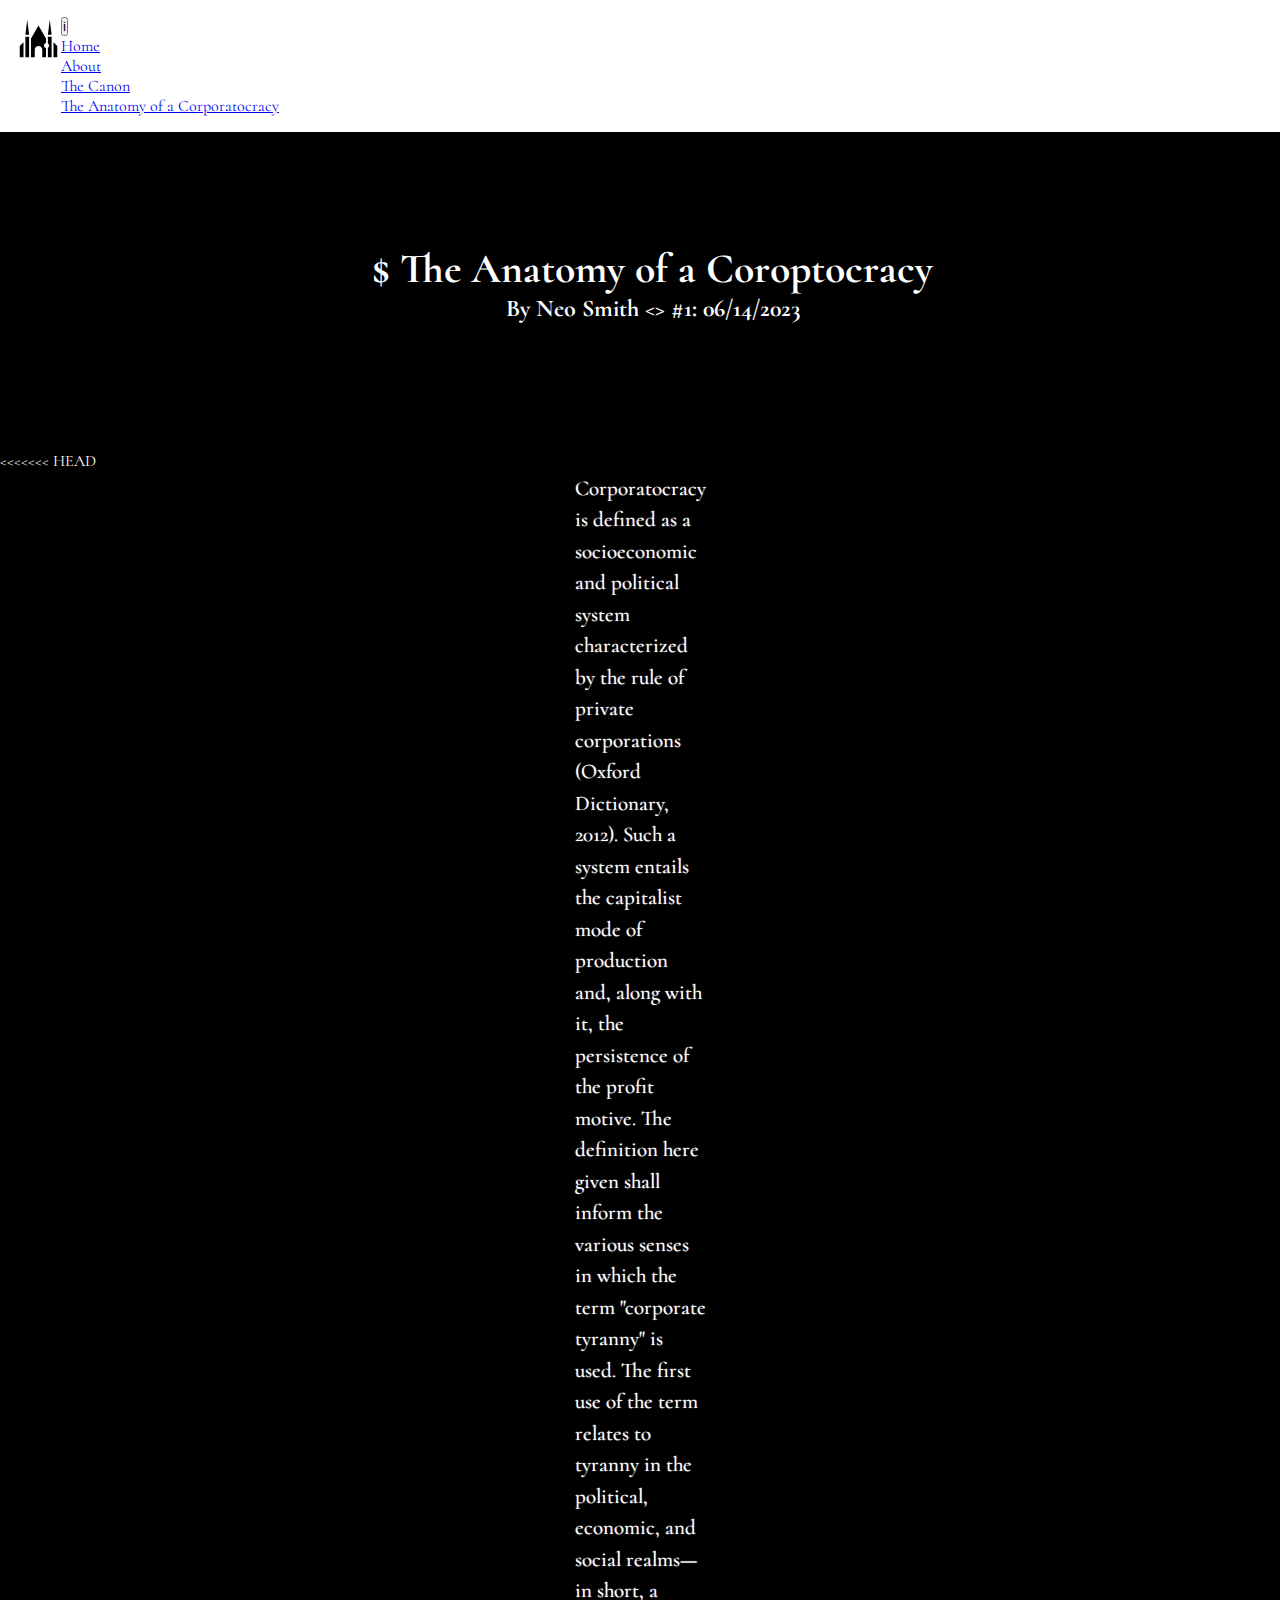
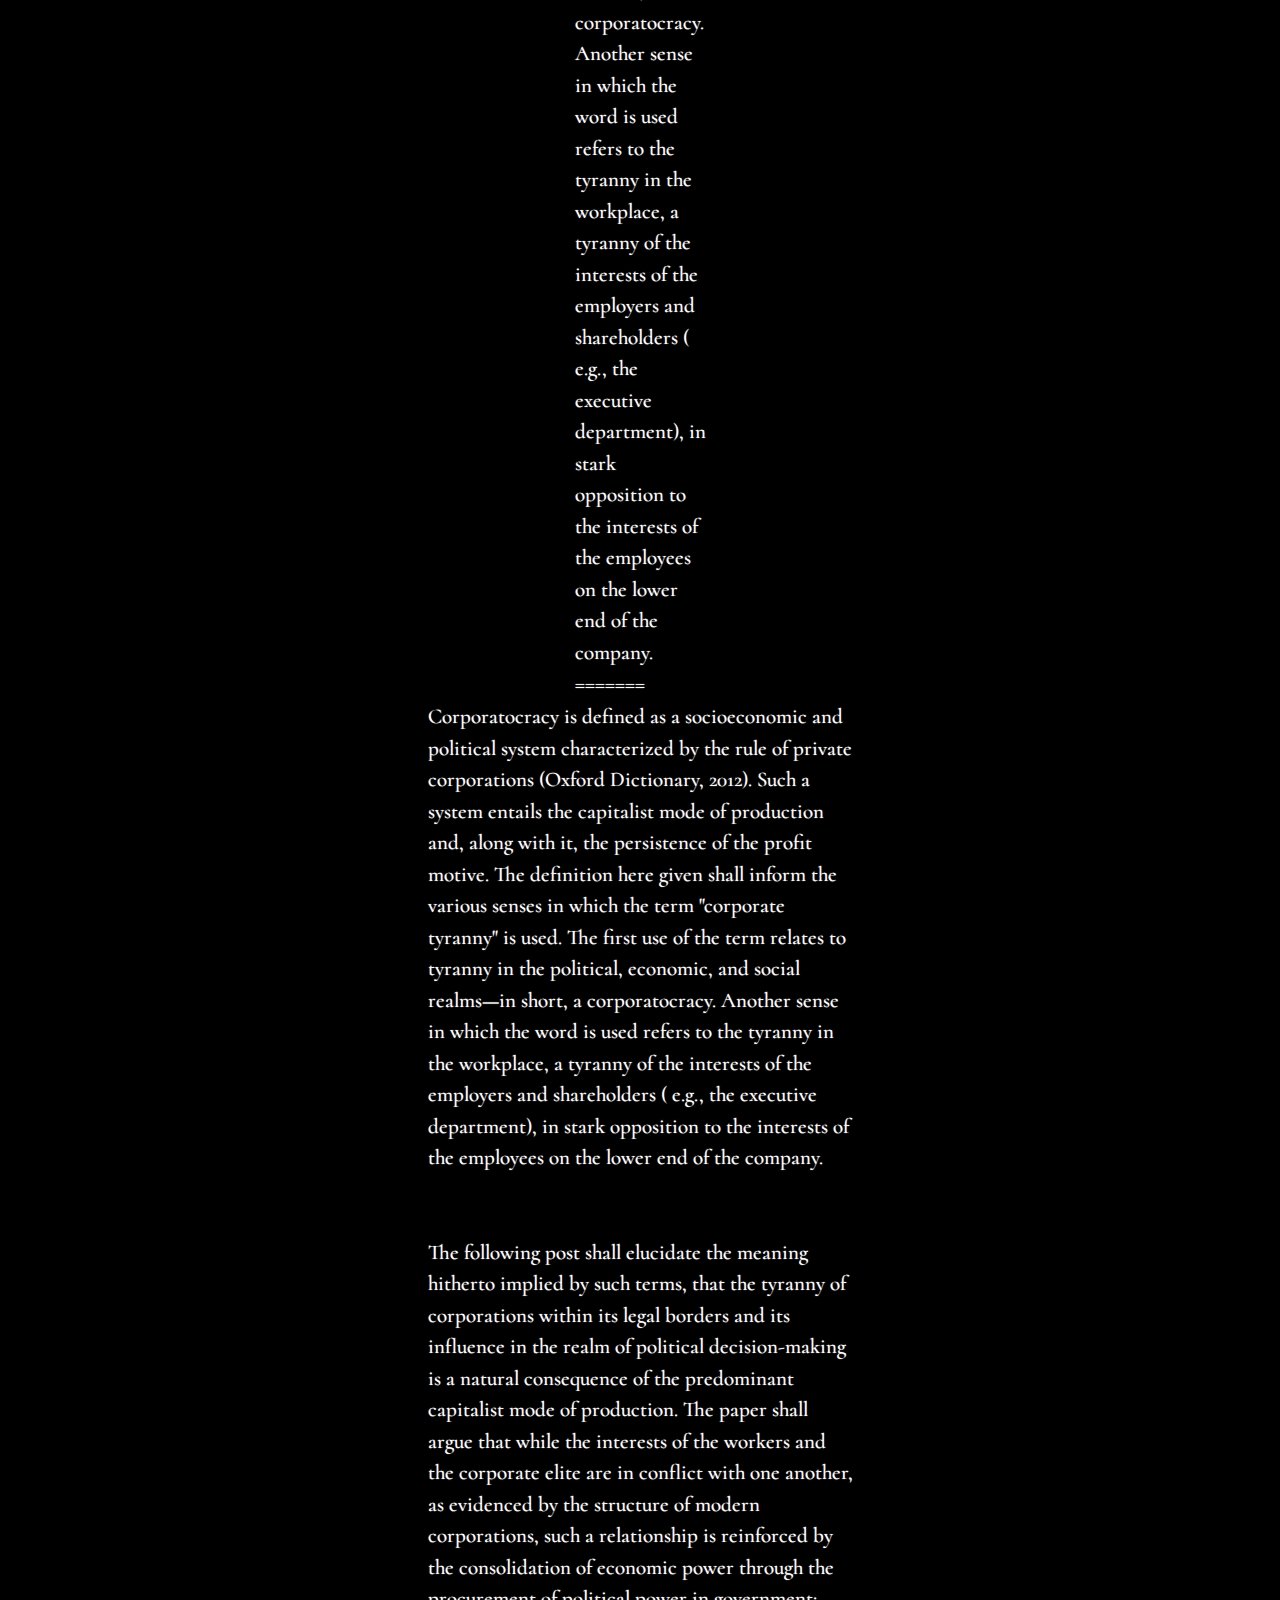
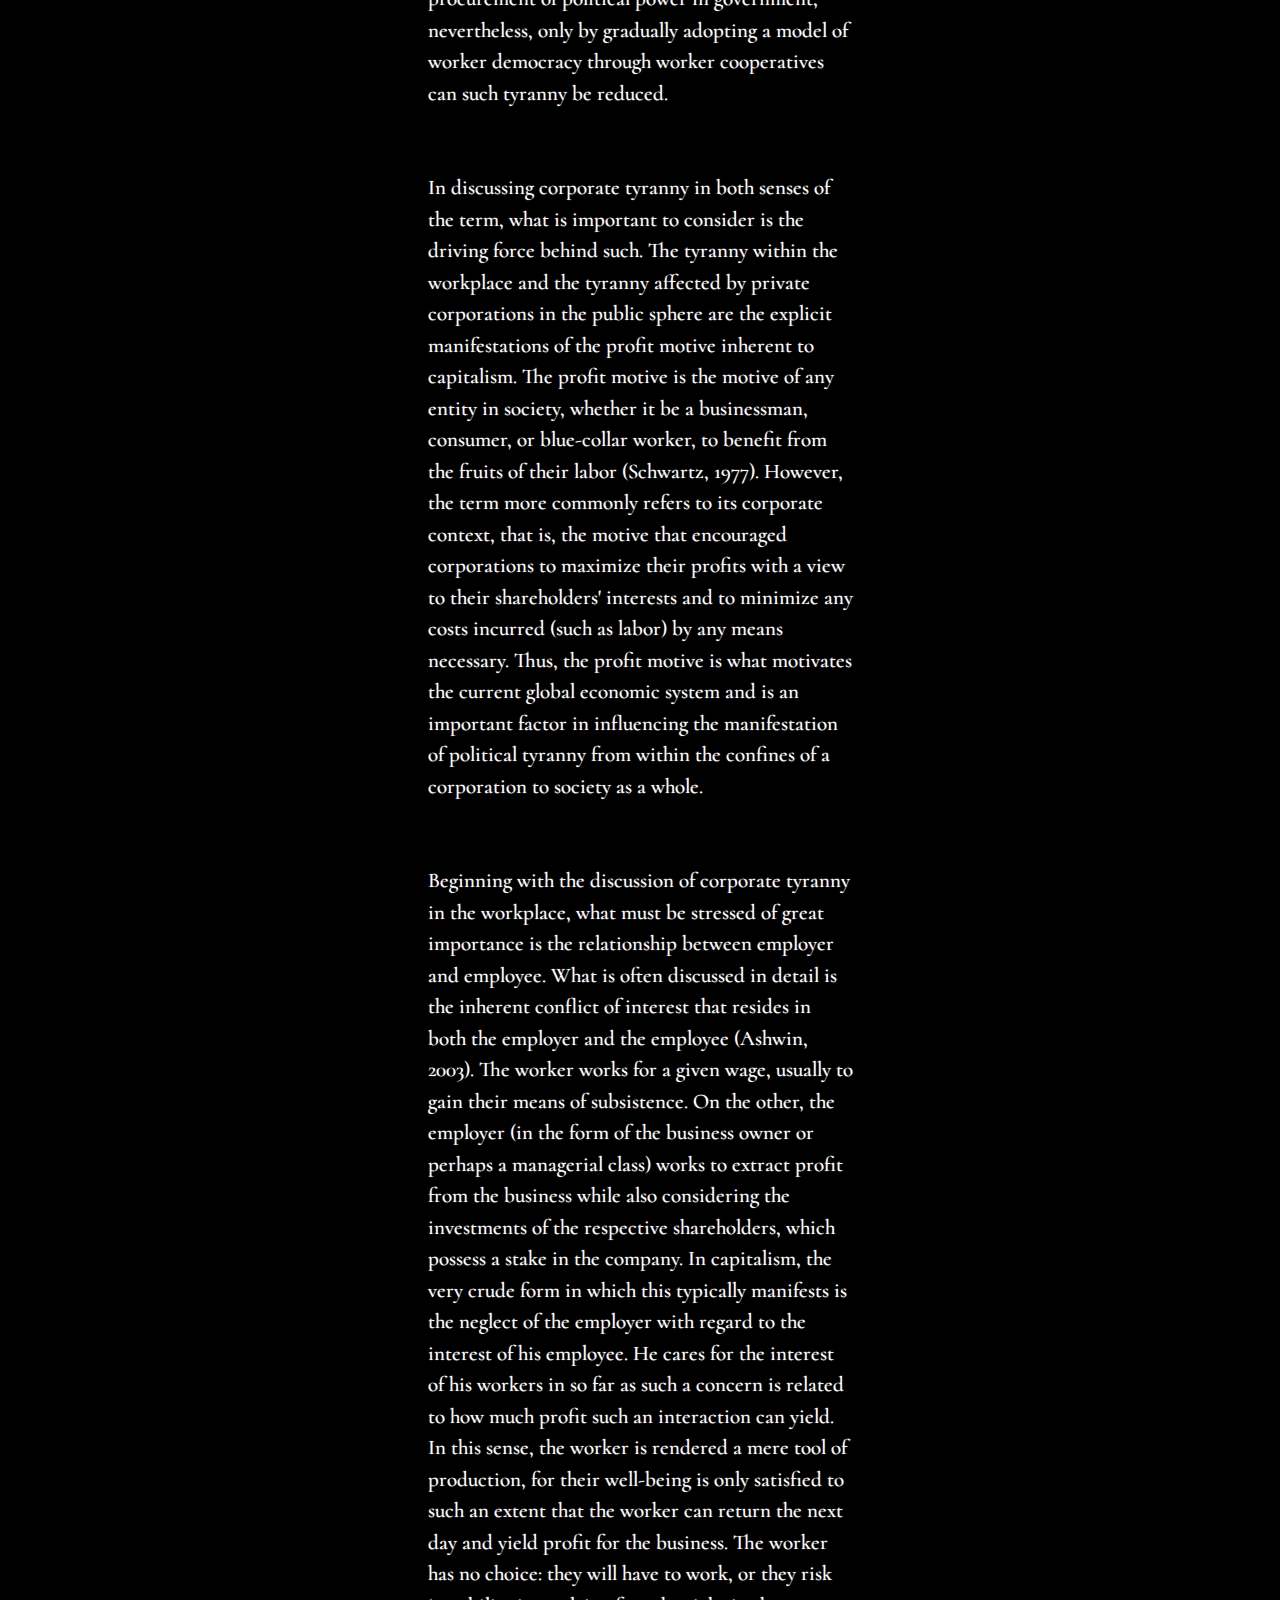
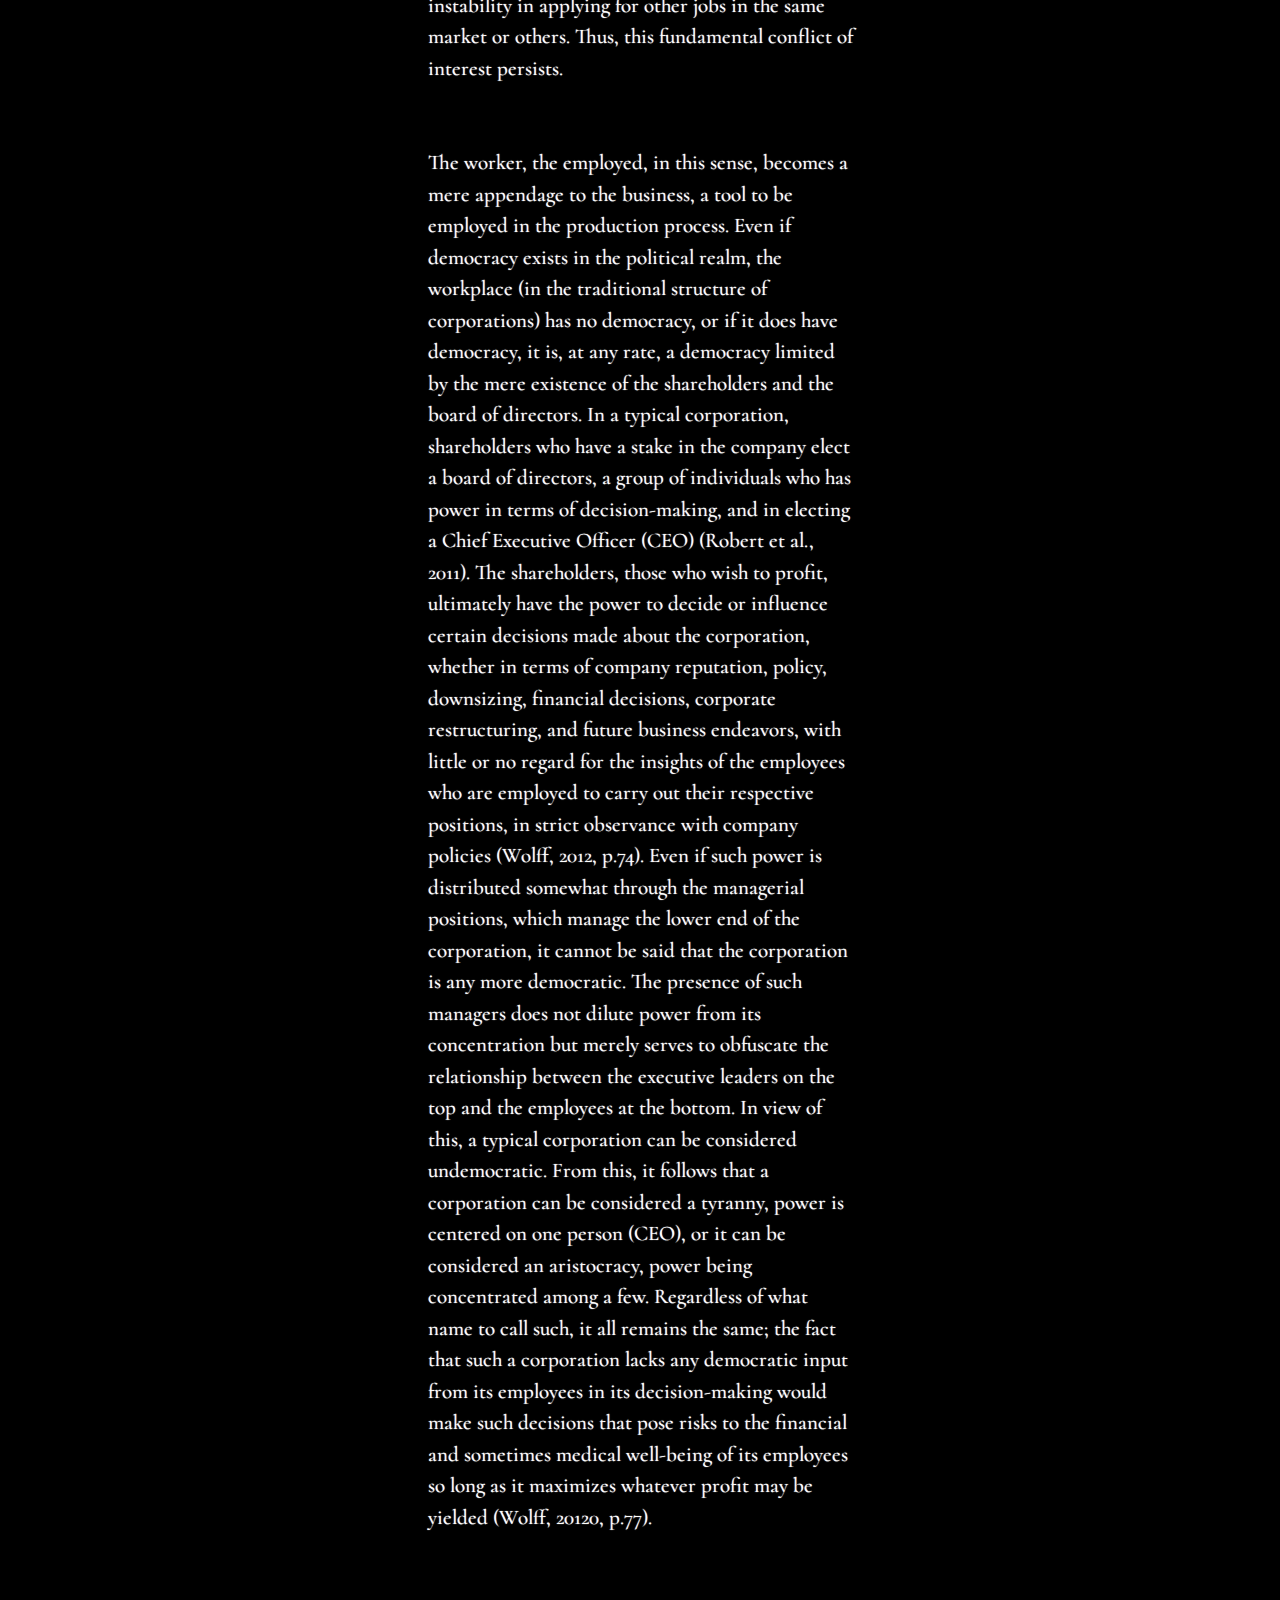
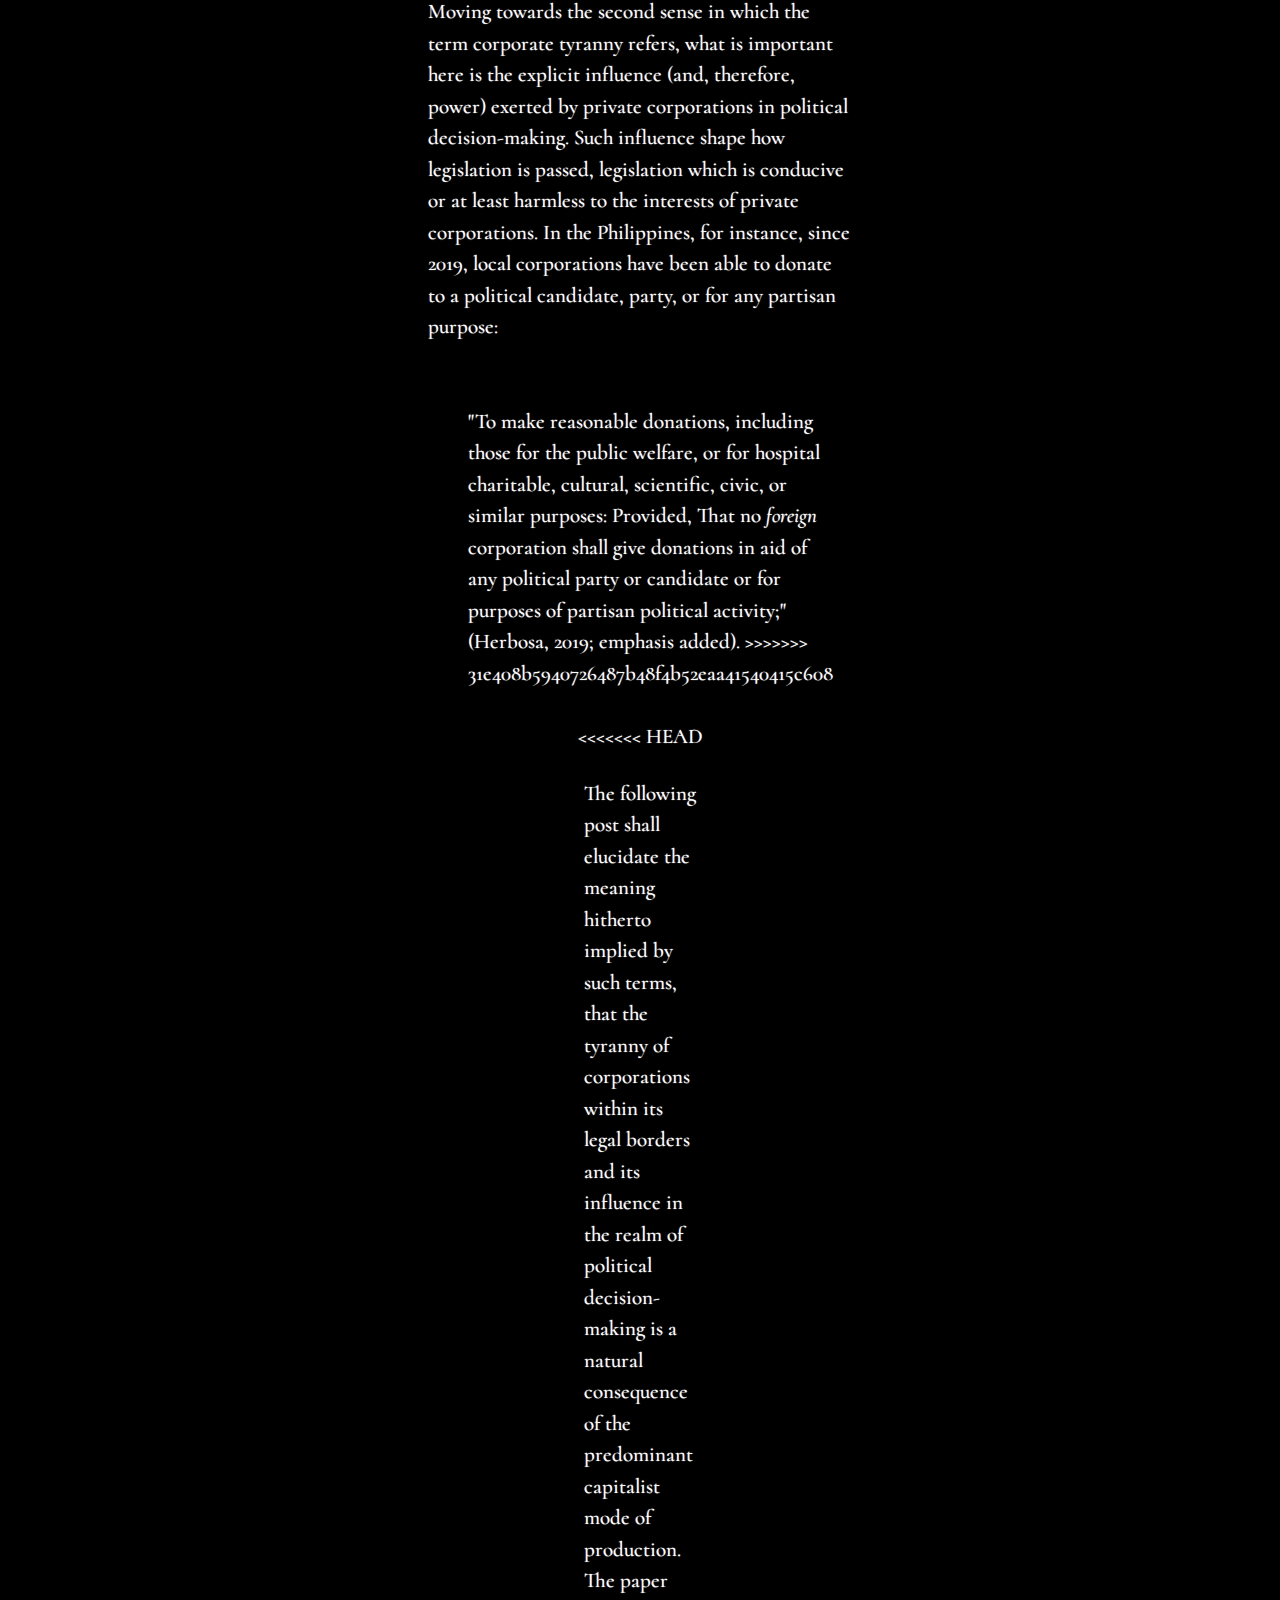
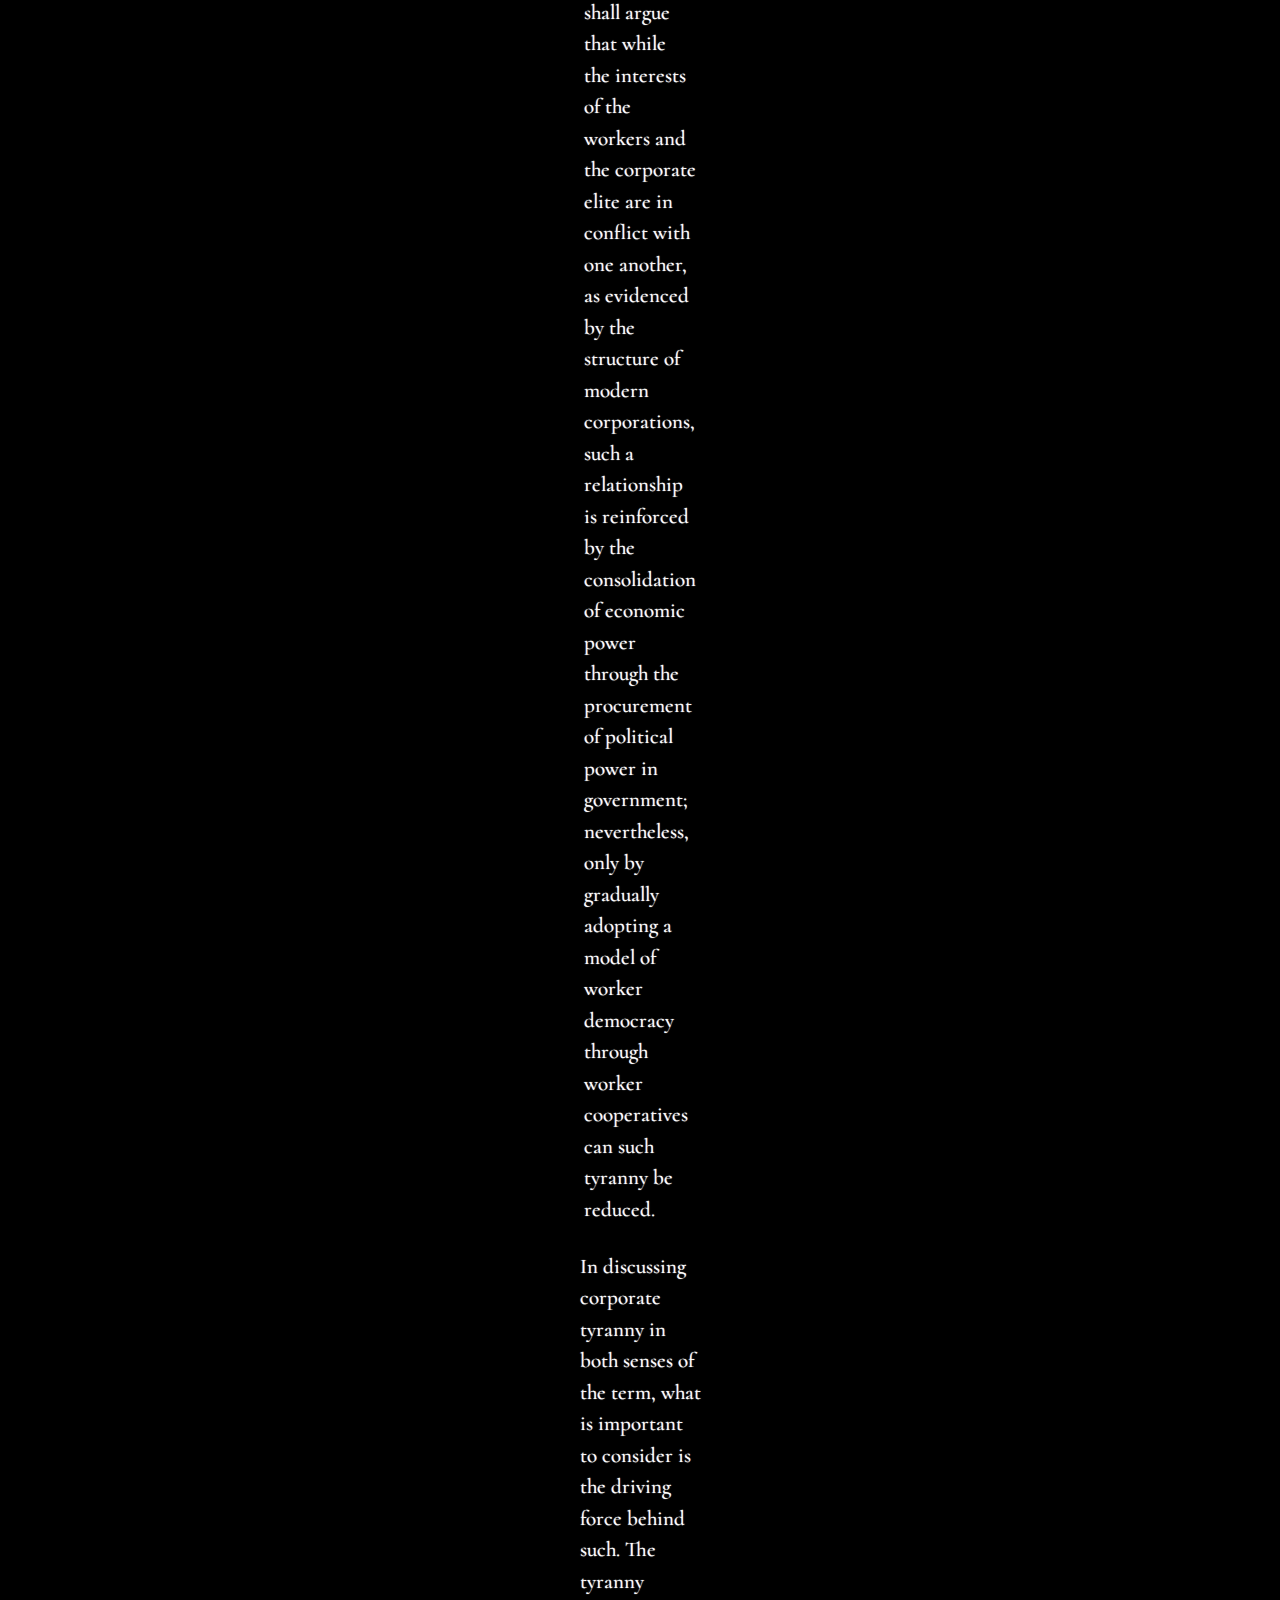
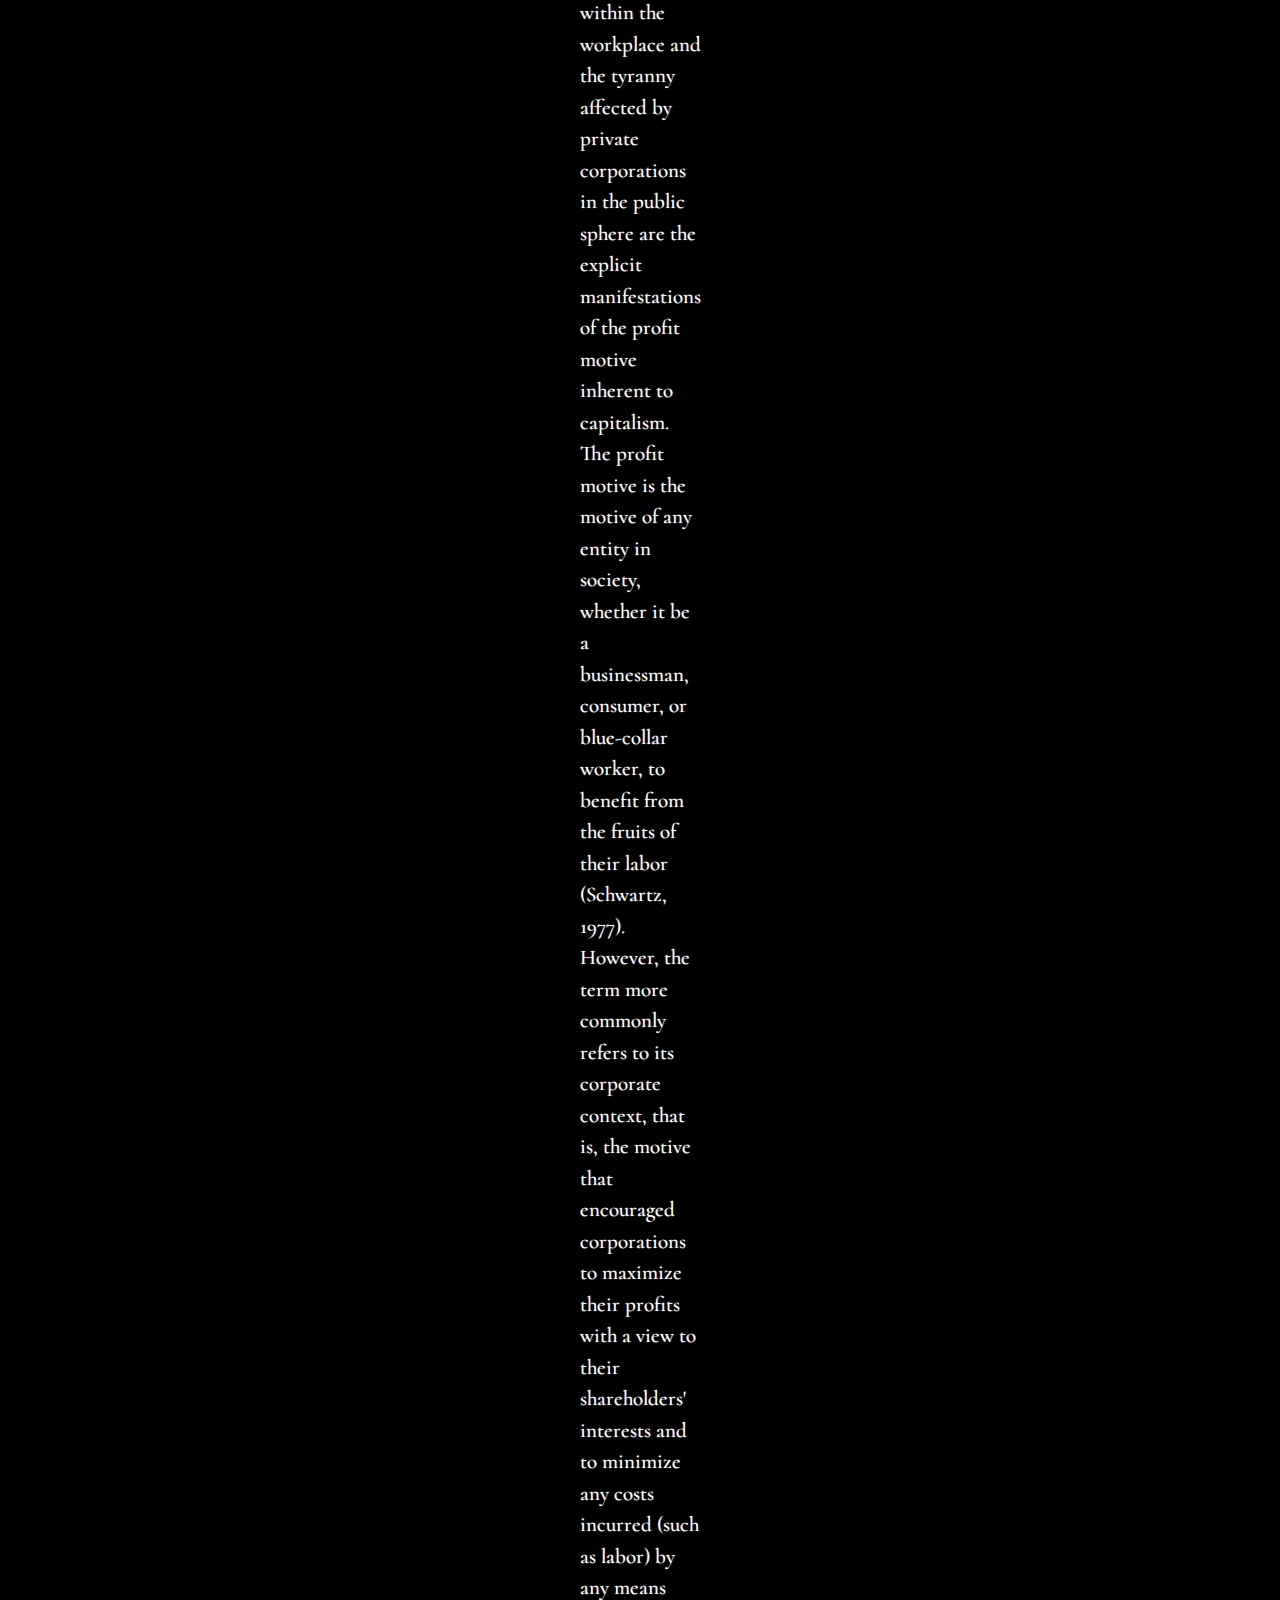
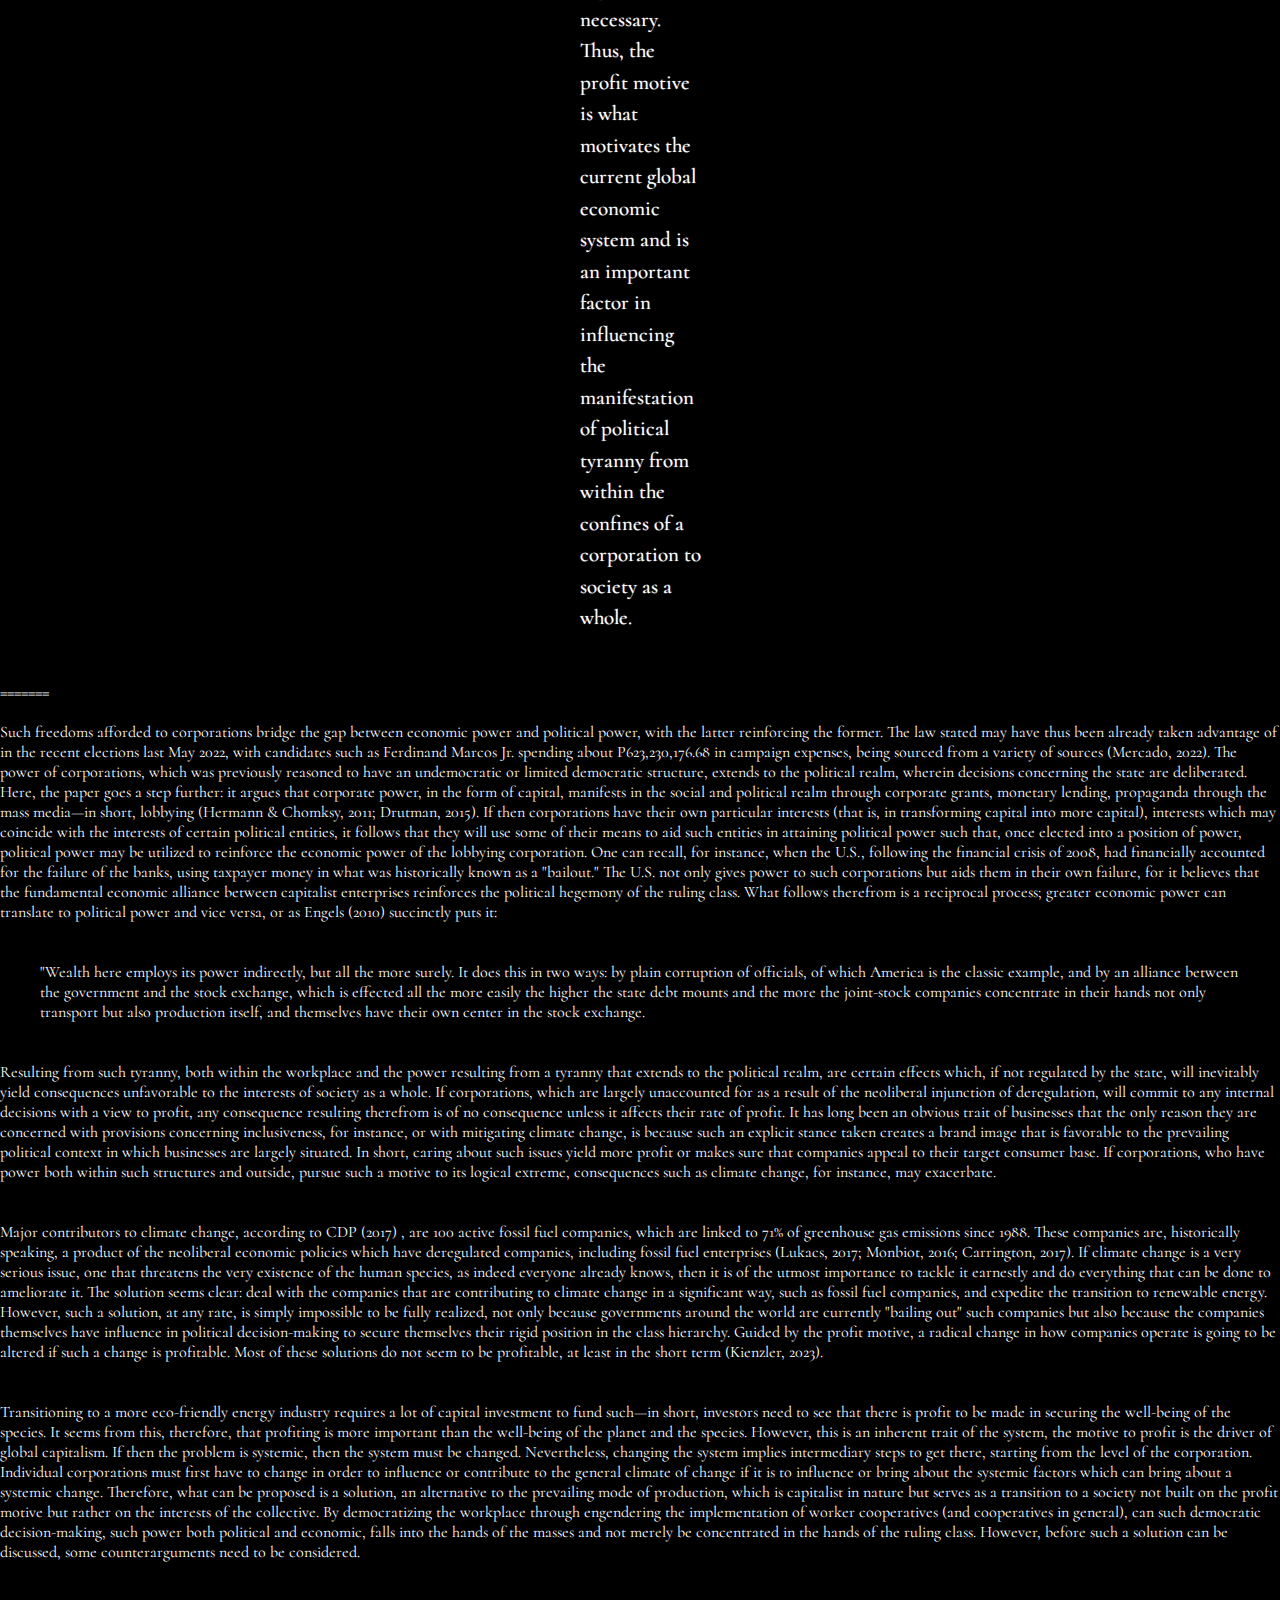
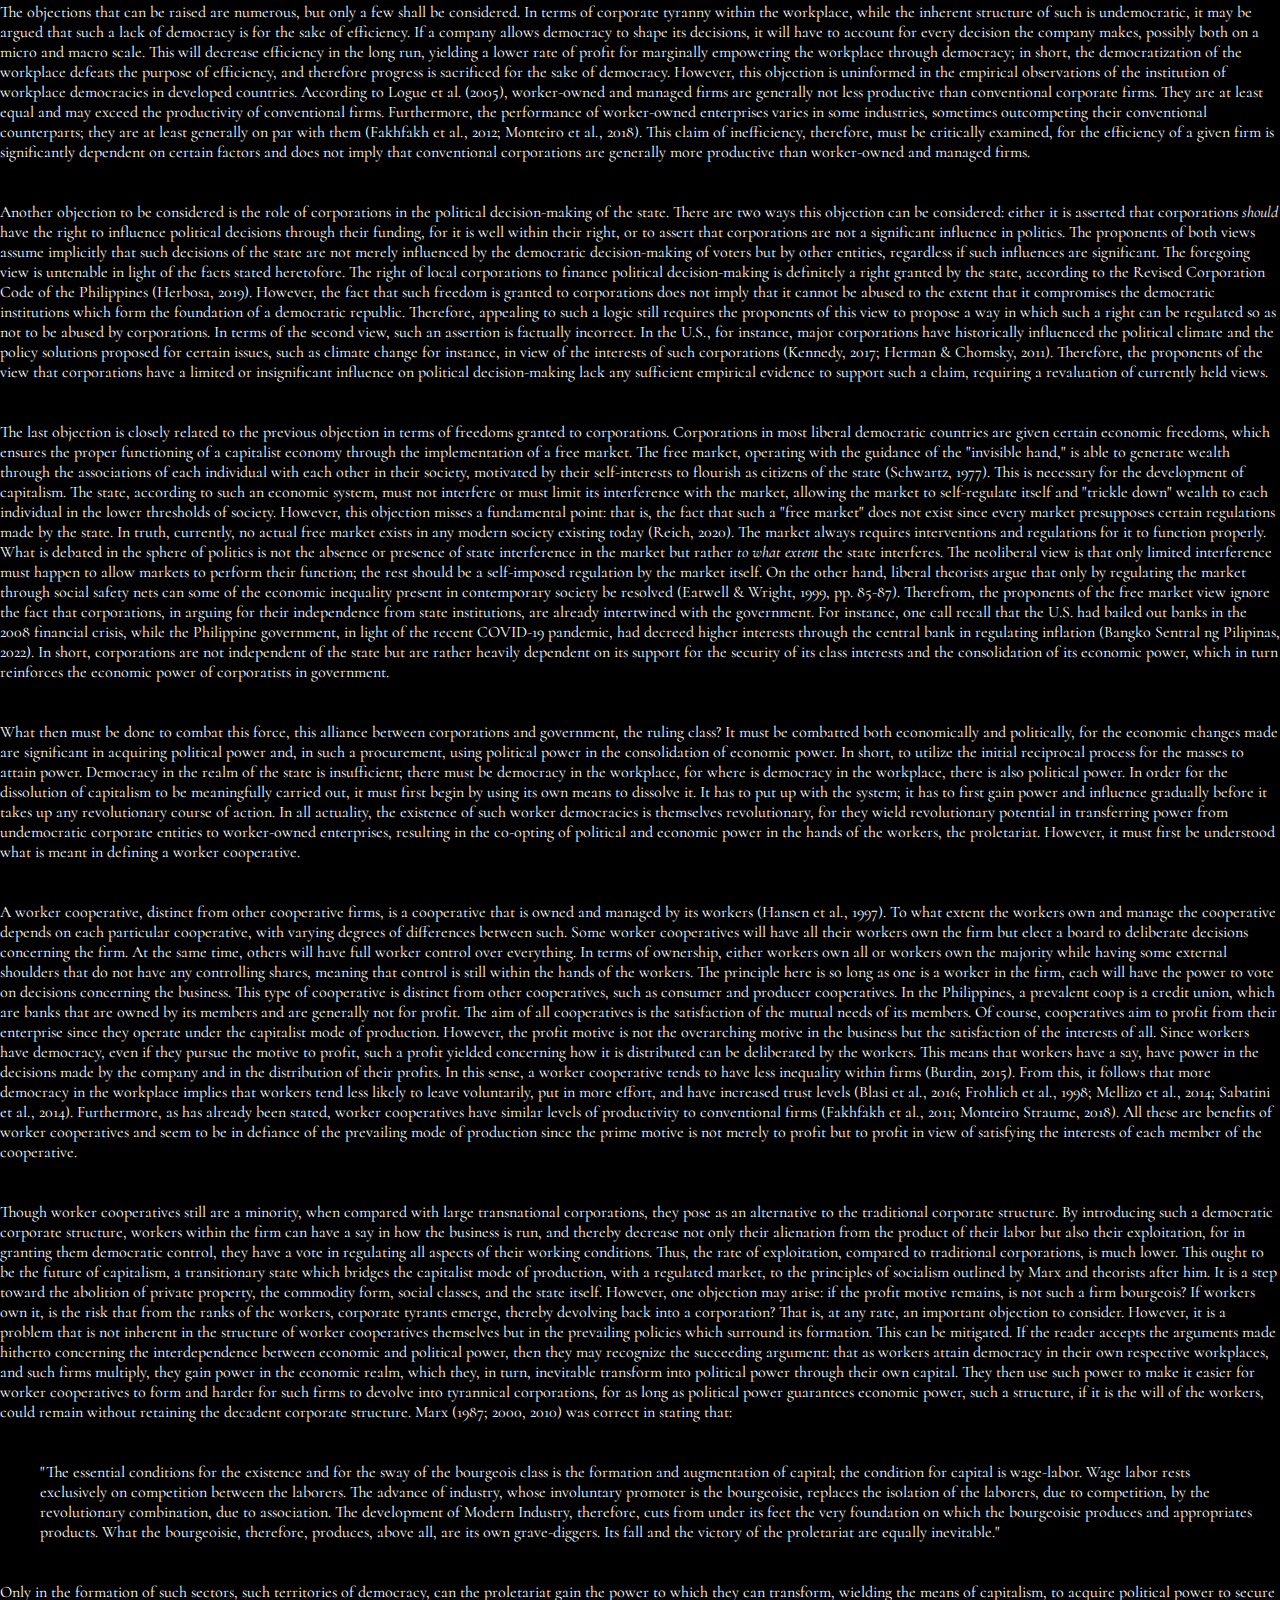
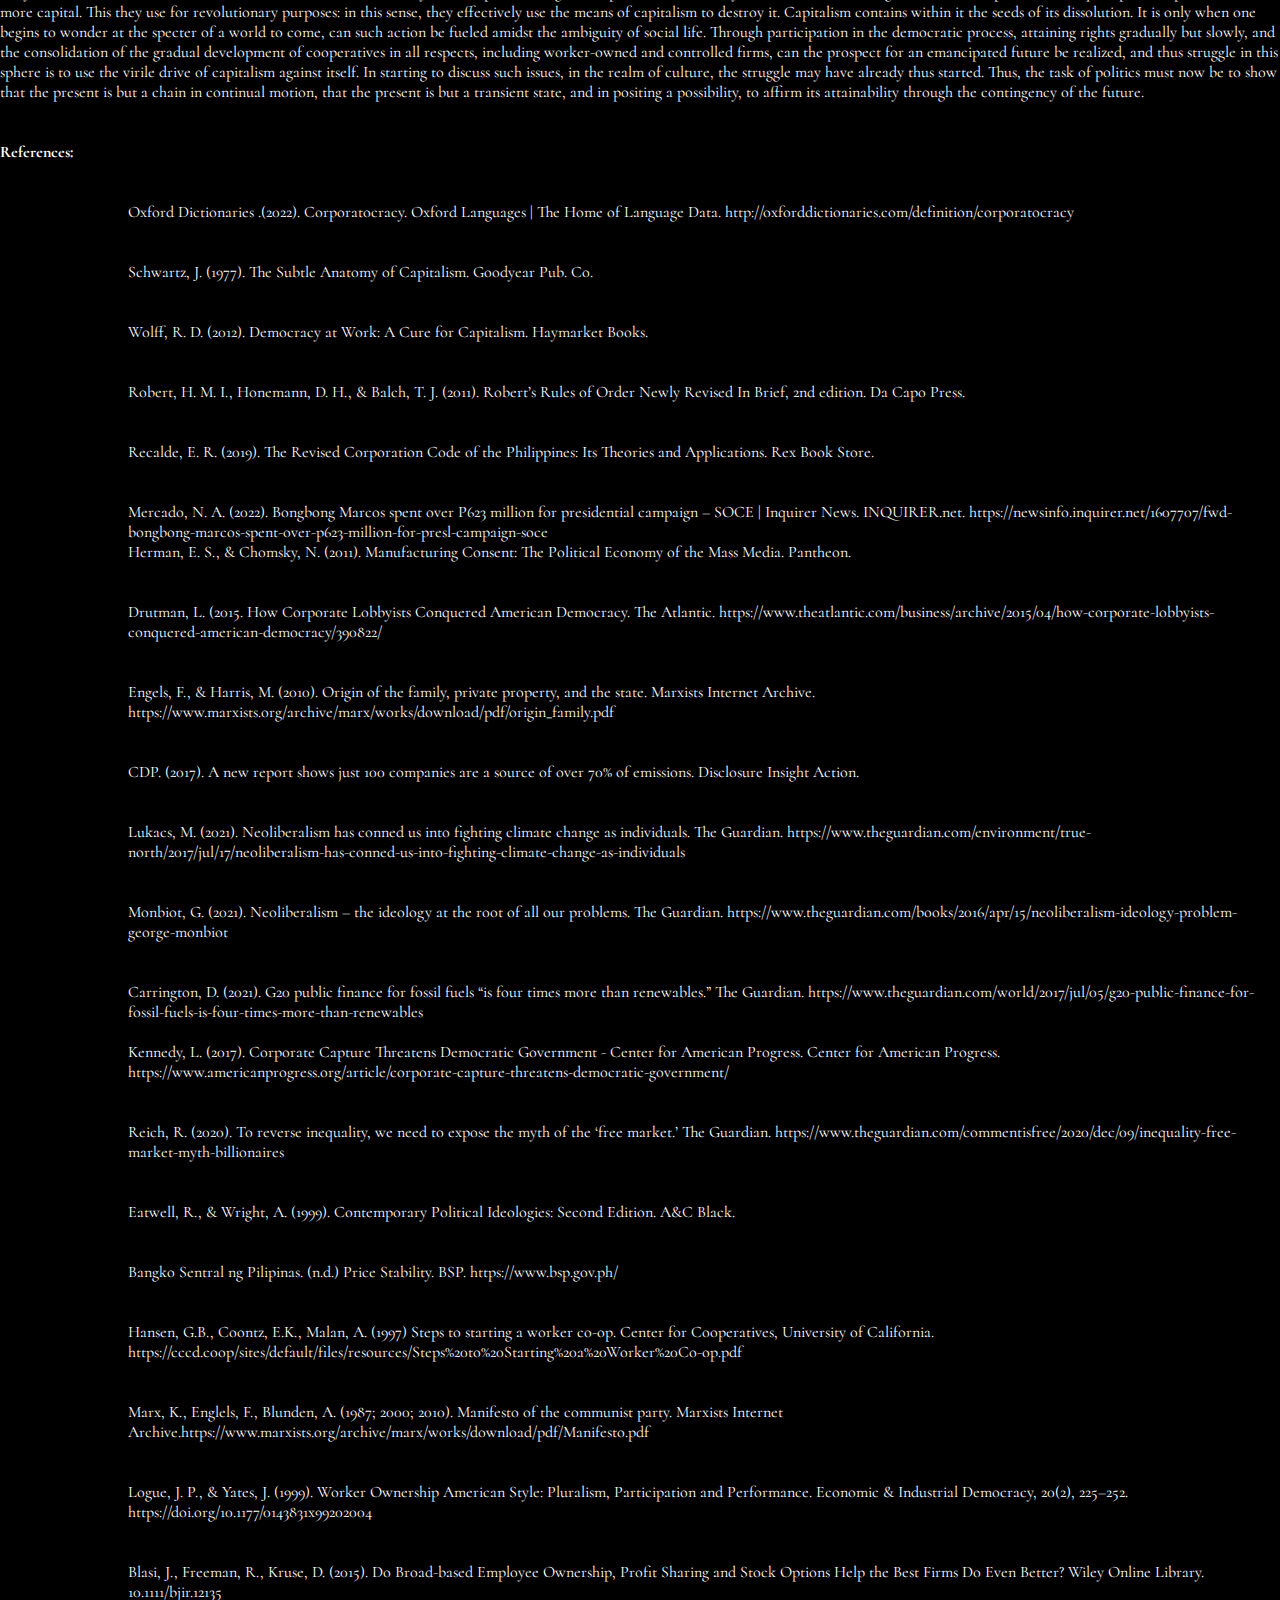
==== commit 494090b7: "Edit main.html, styles.css, and README.md" ====
--- a/main.html
+++ b/main.html
@@ -81,12 +81,49 @@
       </h2>
   </div>
 
+<<<<<<< HEAD
   <section>
     <div class="par-container">
         <p>
           Corporatocracy is defined as a socioeconomic and political system characterized by the rule of private corporations (Oxford Dictionary, 2012). Such a system entails the capitalist mode of production and, along with it, the persistence of the profit motive. The definition here given shall inform the various senses in which the term "corporate tyranny" is used. The first use of the term relates to tyranny in the political, economic, and social realms—in short, a corporatocracy. Another sense in which the word is used refers to the tyranny in the workplace, a tyranny of the interests of the employers and shareholders ( e.g., the executive department), in stark opposition to the interests of the employees on the lower end of the company. 
-        </p>
+=======
+  <div class="par-container">
+    <p>
+      Corporatocracy is defined as a socioeconomic and political system characterized by the rule of private corporations (Oxford Dictionary, 2012). Such a system entails the capitalist mode of production and, along with it, the persistence of the profit motive. The definition here given shall inform the various senses in which the term "corporate tyranny" is used. The first use of the term relates to tyranny in the political, economic, and social realms—in short, a corporatocracy. Another sense in which the word is used refers to the tyranny in the workplace, a tyranny of the interests of the employers and shareholders ( e.g., the executive department), in stark opposition to the interests of the employees on the lower end of the company. 
+    </p>
+    <br>
+    <br>
+    <p>The following post shall elucidate the meaning hitherto implied by such terms, that the tyranny of corporations within its legal borders and its influence in the realm of political decision-making is a natural consequence of the predominant capitalist mode of production. The paper shall argue that while the interests of the workers and the corporate elite are in conflict with one another, as evidenced by the structure of modern corporations, such a relationship is reinforced by the consolidation of economic power through the procurement of political power in government; nevertheless,  only by gradually adopting a model of worker democracy through worker cooperatives can such tyranny be reduced.
+    </p>
+    <br>
+    <br>
+    <p>
+      In discussing corporate tyranny in both senses of the term, what is important to consider is the driving force behind such. The tyranny within the workplace and the tyranny affected by private corporations in the public sphere are the explicit manifestations of the profit motive inherent to capitalism. The profit motive is the motive of any entity in society, whether it be a businessman, consumer, or blue-collar worker, to benefit from the fruits of their labor (Schwartz, 1977). However, the term more commonly refers to its corporate context, that is, the motive that encouraged corporations to maximize their profits with a view to their shareholders' interests and to minimize any costs incurred (such as labor) by any means necessary. Thus, the profit motive is what motivates the current global economic system and is an important factor in influencing the manifestation of political tyranny from within the confines of a corporation to society as a whole.
+    </p>
+    <br>
+    <br>
+    <p>
+      Beginning with the discussion of corporate tyranny in the workplace, what must be stressed of great importance is the relationship between employer and employee. What is often discussed in detail is the inherent conflict of interest that resides in both the employer and the employee (Ashwin, 2003). The worker works for a given wage, usually to gain their means of subsistence. On the other, the employer (in the form of the business owner or perhaps a managerial class) works to extract profit from the business while also considering the investments of the respective shareholders, which possess a stake in the company. In capitalism, the very crude form in which this typically manifests is the neglect of the employer with regard to the interest of his employee. He cares for the interest of his workers in so far as such a concern is related to how much profit such an interaction can yield. In this sense, the worker is rendered a mere tool of production, for their well-being is only satisfied to such an extent that the worker can return the next day and yield profit for the business. The worker has no choice: they will have to work, or they risk instability in applying for other jobs in the same market or others. Thus, this fundamental conflict of interest persists. 
+    </p>
+    <br>
+    <br>
+    <p>The worker, the employed, in this sense, becomes a mere appendage to the business, a tool to be employed in the production process. Even if democracy exists in the political realm, the workplace (in the traditional structure of corporations) has no democracy, or if it does have democracy, it is, at any rate, a democracy limited by the mere existence of the shareholders and the board of directors. In a typical corporation,  shareholders who have a stake in the company elect a board of directors, a group of individuals who has power in terms of decision-making, and in electing a Chief Executive Officer (CEO) (Robert et al., 2011). The shareholders, those who wish to profit, ultimately have the power to decide or influence certain decisions made about the corporation, whether in terms of company reputation, policy, downsizing, financial decisions, corporate restructuring, and future business endeavors, with little or no regard for the insights of the employees who are employed to carry out their respective positions, in strict observance with company policies (Wolff, 2012, p.74). Even if such power is distributed somewhat through the managerial positions, which manage the lower end of the corporation, it cannot be said that the corporation is any more democratic. The presence of such managers does not dilute power from its concentration but merely serves to obfuscate the relationship between the executive leaders on the top and the employees at the bottom. In view of this, a typical corporation can be considered undemocratic. From this, it follows that a corporation can be considered a tyranny, power is centered on one person (CEO), or it can be considered an aristocracy, power being concentrated among a few. Regardless of what name to call such, it all remains the same; the fact that such a corporation lacks any democratic input from its employees in its decision-making would make such decisions that pose risks to the financial and sometimes medical well-being of its employees so long as it maximizes whatever profit may be yielded (Wolff, 20120, p.77).
+    </p>
+    <br>
+    <br>
+    <p>
+      Moving towards the second sense in which the term corporate tyranny refers, what is important here is the explicit influence (and, therefore, power) exerted by private corporations in political decision-making. Such influence shape how legislation is passed, legislation which is conducive or at least harmless to the interests of private corporations. In the Philippines, for instance, since 2019, local corporations have been able to donate to a political candidate, party, or for any partisan purpose:
+
+        <br>
+        <br>
+        <br>
+
+        <p class="dir-quote">"To make reasonable donations, including those for the public welfare, or for hospital charitable, cultural, scientific, civic, or similar purposes: Provided, That no <em>foreign</em> corporation shall give donations in aid of any political party or candidate or for purposes of partisan political activity;" (Herbosa, 2019; emphasis added).
+>>>>>>> 31e408b5940726487b48f4b52eaa41540415c608
+        </p>
+        <br>  
         
+<<<<<<< HEAD
       </div>
       
       <div class="par-container">
@@ -101,10 +138,236 @@
     </div>
 
   </section>
+=======
+    </p>
+    <br>
+    <p>
+      Such freedoms afforded to corporations bridge the gap between economic power and political power, with the latter reinforcing the former. The law stated may have thus been already taken advantage of in the recent elections last May 2022, with candidates such as Ferdinand Marcos Jr. spending about P623,230,176.68 in campaign expenses, being sourced from a variety of sources (Mercado, 2022). The power of corporations, which was previously reasoned to have an undemocratic or limited democratic structure, extends to the political realm, wherein decisions concerning the state are deliberated. Here, the paper goes a step further: it argues that corporate power, in the form of capital, manifests in the social and political realm through corporate grants, monetary lending, propaganda through the mass media—in short, lobbying (Hermann & Chomksy, 2011; Drutman, 2015). If then corporations have their own particular interests (that is, in transforming capital into more capital), interests which may coincide with the interests of certain political entities, it follows that they will use some of their means to aid such entities in attaining political power such that, once elected into a position of power, political power may be utilized to reinforce the economic power of the lobbying corporation. One can recall, for instance, when the U.S., following the financial crisis of 2008, had financially accounted for the failure of the banks, using taxpayer money in what was historically known as a "bailout." The U.S. not only gives power to such corporations but aids them in their own failure, for it believes that the fundamental economic alliance between capitalist enterprises reinforces the political hegemony of the ruling class. What follows therefrom is a reciprocal process; greater economic power can translate to political power and vice versa, or as Engels (2010) succinctly puts it: 
+      <br>
+        <br>
+      <br>
+
+        <p class="dir-quote">"Wealth here employs its power indirectly, but all the more surely. It does this in two ways: by plain corruption of officials, of which America is the classic example, and by an alliance between the government and the stock exchange, which is effected all the more easily the higher the state debt mounts and the more the joint-stock companies concentrate in their hands not only transport but also production itself, and themselves have their own center in the stock exchange.
+        </p>
+        <br>
+    </p>
+    <br>
+    <p>Resulting from such tyranny, both within the workplace and the power resulting from a tyranny that extends to the political realm, are certain effects which, if not regulated by the state, will inevitably yield consequences unfavorable to the interests of society as a whole. If corporations, which are largely unaccounted for as a result of the neoliberal injunction of deregulation, will commit to any internal decisions with a view to profit, any consequence resulting therefrom is of no consequence unless it affects their rate of profit. It has long been an obvious trait of businesses that the only reason they are concerned with provisions concerning inclusiveness, for instance, or with mitigating climate change, is because such an explicit stance taken creates a brand image that is favorable to the prevailing political context in which businesses are largely situated. In short, caring about such issues yield more profit or makes sure that companies appeal to their target consumer base. If corporations, who have power both within such structures and outside, pursue such a motive to its logical extreme, consequences such as climate change, for instance, may exacerbate.
+    </p>
+    <br>
+    <br>
+    <p>
+      Major contributors to climate change, according to CDP (2017) , are 100 active fossil fuel companies, which are linked to 71% of greenhouse gas emissions since 1988. These companies are, historically speaking, a product of the neoliberal economic policies which have deregulated companies, including fossil fuel enterprises (Lukacs, 2017; Monbiot, 2016; Carrington, 2017). If climate change is a very serious issue, one that threatens the very existence of the human species, as indeed everyone already knows, then it is of the utmost importance to tackle it earnestly and do everything that can be done to ameliorate it. The solution seems clear: deal with the companies that are contributing to climate change in a significant way, such as fossil fuel companies, and expedite the transition to renewable energy. However, such a solution, at any rate, is simply impossible to be fully realized, not only because governments around the world are currently "bailing out" such companies but also because the companies themselves have influence in political decision-making to secure themselves their rigid position in the class hierarchy. Guided by the profit motive, a radical change in how companies operate is going to be altered if such a change is profitable. Most of these solutions do not seem to be profitable, at least in the short term (Kienzler, 2023).
+    </p>
+    <br>
+    <br>
+    <p>
+      Transitioning to a more eco-friendly energy industry requires a lot of capital investment to fund such—in short, investors need to see that there is profit to be made in securing the well-being of the species. It seems from this, therefore, that profiting is more important than the well-being of the planet and the species. However, this is an inherent trait of the system, the motive to profit is the driver of global capitalism. If then the problem is systemic, then the system must be changed. Nevertheless, changing the system implies intermediary steps to get there, starting from the level of the corporation. Individual corporations must first have to change in order to influence or contribute to the general climate of change if it is to influence or bring about the systemic factors which can bring about a systemic change. Therefore, what can be proposed is a solution, an alternative to the prevailing mode of production, which is capitalist in nature but serves as a transition to a society not built on the profit motive but rather on the interests of the collective. By democratizing the workplace through engendering the implementation of worker cooperatives (and cooperatives in general), can such democratic decision-making, such power both political and economic, falls into the hands of the masses and not merely be concentrated in the hands of the ruling class. However, before such a solution can be discussed, some counterarguments need to be considered. 
+    </p>
+    <br>
+    <br>
+    <p>The objections that can be raised are numerous, but only a few shall be considered. In terms of corporate tyranny within the workplace, while the inherent structure of such is undemocratic, it may be argued that such a lack of democracy is for the sake of efficiency. If a company allows democracy to shape its decisions, it will have to account for every decision the company makes, possibly both on a micro and macro scale. This will decrease efficiency in the long run, yielding a lower rate of profit for marginally empowering the workplace through democracy; in short, the democratization of the workplace defeats the purpose of efficiency, and therefore progress is sacrificed for the sake of democracy. However, this objection is uninformed in the empirical observations of the institution of workplace democracies in developed countries. According to Logue et al. (2005), worker-owned and managed firms are generally not less productive than conventional corporate firms. They are at least equal and may exceed the productivity of conventional firms. Furthermore, the performance of worker-owned enterprises varies in some industries, sometimes outcompeting their conventional counterparts; they are at least generally on par with them (Fakhfakh et al., 2012; Monteiro et al., 2018). This claim of inefficiency, therefore, must be critically examined, for the efficiency of a given firm is significantly dependent on certain factors and does not imply that conventional corporations are generally more productive than worker-owned and managed firms.
+
+    </p>
+    <br>
+    <br>
+    <p>
+      Another objection to be considered is the role of corporations in the political decision-making of the state. There are two ways this objection can be considered: either it is asserted that corporations <em>should</em> have the right to influence political decisions through their funding, for it is well within their right, or to assert that corporations are not a significant influence in politics. The proponents of both views assume implicitly that such decisions of the state are not merely influenced by the democratic decision-making of voters but by other entities, regardless if such influences are significant. The foregoing view is untenable in light of the facts stated heretofore. The right of local corporations to finance political decision-making is definitely a right granted by the state, according to the Revised Corporation Code of the Philippines (Herbosa, 2019). However, the fact that such freedom is granted to corporations does not imply that it cannot be abused to the extent that it compromises the democratic institutions which form the foundation of a democratic republic. Therefore, appealing to such a logic still requires the proponents of this view to propose a way in which such a right can be regulated so as not to be abused by corporations. In terms of the second view, such an assertion is factually incorrect. In the U.S., for instance, major corporations have historically influenced the political climate and the policy solutions proposed for certain issues, such as climate change for instance, in view of the interests of such corporations (Kennedy, 2017; Herman & Chomsky, 2011). Therefore, the proponents of the view that corporations have a limited or insignificant influence on political decision-making lack any sufficient empirical evidence to support such a claim, requiring a revaluation of currently held views.
+    </p>
+    <br>
+    <br>
+    <p>
+      The last objection is closely related to the previous objection in terms of freedoms granted to corporations. Corporations in most liberal democratic countries are given certain economic freedoms, which ensures the proper functioning of a capitalist economy through the implementation of a free market. The free market, operating with the guidance of the "invisible hand," is able to generate wealth through the associations of each individual with each other in their society, motivated by their self-interests to flourish as citizens of the state (Schwartz, 1977). This is necessary for the development of capitalism. The state, according to such an economic system, must not interfere or must limit its interference with the market, allowing the market to self-regulate itself and "trickle down" wealth to each individual in the lower thresholds of society. However, this objection misses a fundamental point: that is, the fact that such a "free market" does not exist since every market presupposes certain regulations made by the state. In truth, currently, no actual free market exists in any modern society existing today (Reich, 2020). The market always requires interventions and regulations for it to function properly. What is debated in the sphere of politics is not the absence or presence of state interference in the market but rather <em>to what extent</em> the state interferes. The neoliberal view is that only limited interference must happen to allow markets to perform their function; the rest should be a self-imposed regulation by the market itself. On the other hand, liberal theorists argue that only by regulating the market through social safety nets can some of the economic inequality present in contemporary society be resolved (Eatwell & Wright, 1999, pp. 85-87). Therefrom, the proponents of the free market view ignore the fact that corporations, in arguing for their independence from state institutions, are already intertwined with the government. For instance, one call recall that the U.S. had bailed out banks in the 2008 financial crisis, while the Philippine government, in light of the recent COVID-19 pandemic, had decreed higher interests through the central bank in regulating inflation (Bangko Sentral ng Pilipinas, 2022). In short, corporations are not independent of the state but are rather heavily dependent on its support for the security of its class interests and the consolidation of its economic power, which in turn reinforces the economic power of corporatists in government. 
+    </p>
+    <br>
+    <br>
+    <p>What then must be done to combat this force, this alliance between corporations and government, the ruling class? It must be combatted both economically and politically, for the economic changes made are significant in acquiring political power and, in such a procurement, using political power in the consolidation of economic power. In short, to utilize the initial reciprocal process for the masses to attain power. Democracy in the realm of the state is insufficient; there must be democracy in the workplace, for where is democracy in the workplace, there is also political power. In order for the dissolution of capitalism to be meaningfully carried out, it must first begin by using its own means to dissolve it. It has to put up with the system; it has to first gain power and influence gradually before it takes up any revolutionary course of action. In all actuality, the existence of such worker democracies is themselves revolutionary, for they wield revolutionary potential in transferring power from undemocratic corporate entities to worker-owned enterprises, resulting in the co-opting of political and economic power in the hands of the workers, the proletariat. However, it must first be understood what is meant in defining a worker cooperative.</p>
+    <br>
+    <br>
+    <p>
+      A worker cooperative, distinct from other cooperative firms, is a cooperative that is owned and managed by its workers (Hansen et al., 1997). To what extent the workers own and manage the cooperative depends on each particular cooperative, with varying degrees of differences between such. Some worker cooperatives will have all their workers own the firm but elect a board to deliberate decisions concerning the firm. At the same time, others will have full worker control over everything. In terms of ownership, either workers own all or workers own the majority while having some external shoulders that do not have any controlling shares, meaning that control is still within the hands of the workers. The principle here is so long as one is a worker in the firm, each will have the power to vote on decisions concerning the business. This type of cooperative is distinct from other cooperatives, such as consumer and producer cooperatives. In the Philippines, a prevalent coop is a credit union, which are banks that are owned by its members and are generally not for profit. The aim of all cooperatives is the satisfaction of the mutual needs of its members. Of course, cooperatives aim to profit from their enterprise since they operate under the capitalist mode of production. However, the profit motive is not the overarching motive in the business but the satisfaction of the interests of all. Since workers have democracy,  even if they pursue the motive to profit, such a profit yielded concerning how it is distributed can be deliberated by the workers. This means that workers have a say, have power in the decisions made by the company and in the distribution of their profits. In this sense, a worker cooperative tends to have less inequality within firms (Burdin, 2015). From this, it follows that more democracy in the workplace implies that workers tend less likely to leave voluntarily, put in more effort, and have increased trust levels (Blasi et al., 2016; Frohlich et al., 1998; Mellizo et al., 2014; Sabatini et al., 2014). Furthermore, as has already been stated, worker cooperatives have similar levels of productivity to conventional firms (Fakhfakh et al., 2011; Monteiro Straume, 2018). All these are benefits of worker cooperatives and seem to be in defiance of the prevailing mode of production since the prime motive is not merely to profit but to profit in view of satisfying the interests of each member of the cooperative.
+    </p>
+    <br>
+    <br>
+    <p>
+      Though worker cooperatives still are a minority, when compared with large transnational corporations, they pose as an alternative to the traditional corporate structure. By introducing such a democratic corporate structure, workers within the firm can have a say in how the business is run, and thereby decrease not only their alienation from the product of their labor but also their exploitation, for in granting them democratic control, they have a vote in regulating all aspects of their working conditions. Thus, the rate of exploitation, compared to traditional corporations, is much lower. This ought to be the future of capitalism, a transitionary state which bridges the capitalist mode of production, with a regulated market, to the principles of socialism outlined by Marx and theorists after him. It is a step toward the abolition of private property, the commodity form, social classes, and the state itself. However, one objection may arise: if the profit motive remains, is not such a firm bourgeois? If workers own it, is the risk that from the ranks of the workers, corporate tyrants emerge, thereby devolving back into a corporation? That is, at any rate, an important objection to consider. However, it is a problem that is not inherent in the structure of worker cooperatives themselves but in the prevailing policies which surround its formation. This can be mitigated. If the reader accepts the arguments made hitherto concerning the interdependence between economic and political power, then they may recognize the succeeding argument: that as workers attain democracy in their own respective workplaces, and such firms multiply, they gain power in the economic realm, which they, in turn, inevitable transform into political power through their own capital. They then use such power to make it easier for worker cooperatives to form and harder for such firms to devolve into tyrannical corporations, for as long as political power guarantees economic power, such a structure, if it is the will of the workers, could remain without retaining the decadent corporate structure. Marx (1987; 2000, 2010) was correct in stating that: 
+
+        <br>
+        <br>
+        <br>
+
+        <p class="dir-quote">"The essential conditions for the existence and for the sway of the bourgeois class is the formation and augmentation of capital; the condition for capital is wage-labor. Wage labor rests exclusively on competition between the laborers. The advance of industry, whose involuntary promoter is the bourgeoisie, replaces the isolation of the laborers, due to competition, by the revolutionary combination, due to association. The development of Modern Industry, therefore, cuts from under its feet the very foundation on which the bourgeoisie produces and appropriates products. What the bourgeoisie, therefore, produces, above all, are its own grave-diggers. Its fall and the victory of the proletariat are equally inevitable."
+        </p>
+        <br>
+    </p>
+    <br>
+    <p>Only in the formation of such sectors, such territories of democracy, can the proletariat gain the power to which they can transform, wielding the means of capitalism, to acquire political power to secure more capital. This they use for revolutionary purposes: in this sense, they effectively use the means of capitalism to destroy it. Capitalism contains within it the seeds of its dissolution. It is only when one begins to wonder at the specter of a world to come, can such action be fueled amidst the ambiguity of social life. Through participation in the democratic process, attaining rights gradually but slowly, and the consolidation of the gradual development of cooperatives in all respects, including worker-owned and controlled firms, can the prospect for an emancipated future be realized, and thus struggle in this sphere is to use the virile drive of capitalism against itself. In starting to discuss such issues, in the realm of culture, the struggle may have already thus started. Thus, the task of politics must now be to show that the present is but a chain in continual motion, that the present is but a transient state, and in positing a possibility, to affirm its attainability through the contingency of the future.
+    </p>
+    <br>
+    <br>
+
+    <p class="references-1"><strong>References:</strong></p>
+
+  <div class="par-ref">
+    
+    <br>
+    <br>
+
+    <p>
+      Oxford Dictionaries .(2022). Corporatocracy. Oxford Languages | The Home of Language Data. http://oxforddictionaries.com/definition/corporatocracy
+    </p>
+    <br>
+    <br>
+
+    <p>
+      Schwartz, J. (1977). The Subtle Anatomy of Capitalism. Goodyear Pub. Co.
+    </p>
+    <br>
+    <br>
+
+    <p>
+      Wolff, R. D. (2012). Democracy at Work: A Cure for Capitalism. Haymarket Books.
+    </p>
+    <br>
+    <br>
+
+    <p>
+      Robert, H. M. I., Honemann, D. H., & Balch, T. J. (2011). Robert’s Rules of Order Newly Revised In Brief, 2nd edition. Da Capo Press.
+    </p>
+    <br>
+    <br>
+
+    <p>
+      Recalde, E. R. (2019). The Revised Corporation Code of the Philippines: Its Theories and Applications. Rex Book Store.
+    </p>
+      <br>
+      <br>
+    
+    <p>
+      Mercado, N. A. (2022). Bongbong Marcos spent over P623 million for presidential campaign – SOCE | Inquirer News. INQUIRER.net. https://newsinfo.inquirer.net/1607707/fwd-bongbong-marcos-spent-over-p623-million-for-presl-campaign-soce    </p>
+    <p>
+      Herman, E. S., & Chomsky, N. (2011). Manufacturing Consent: The Political Economy of the Mass Media. Pantheon.
+    </p>
+    <br>
+    <br>
+
+    <p>
+      Drutman, L. (2015. How Corporate Lobbyists Conquered American Democracy. The Atlantic. https://www.theatlantic.com/business/archive/2015/04/how-corporate-lobbyists-conquered-american-democracy/390822/
+    </p>
+    <br>
+    <br>
+
+    <p>
+      Engels, F., & Harris, M. (2010). Origin of the family, private property, and the state. Marxists Internet Archive. https://www.marxists.org/archive/marx/works/download/pdf/origin_family.pdf    </p>
+    <br>
+    <br>
+
+    <p>
+      CDP. (2017). A new report shows just 100 companies are a source of over 70% of emissions. Disclosure Insight Action.
+    </p>
+    <br>
+    <br>
+
+    <p>
+      Lukacs, M. (2021). Neoliberalism has conned us into fighting climate change as individuals. The Guardian. https://www.theguardian.com/environment/true-north/2017/jul/17/neoliberalism-has-conned-us-into-fighting-climate-change-as-individuals
+    </p>
+    <br>
+    <br>
+    
+    <p>
+      Monbiot, G. (2021). Neoliberalism – the ideology at the root of all our problems. The Guardian. https://www.theguardian.com/books/2016/apr/15/neoliberalism-ideology-problem-george-monbiot
+    </p>
+    <br>
+    <br>
+    
+    <p>
+      Carrington, D. (2021). G20 public finance for fossil fuels “is four times more than renewables.” The Guardian. https://www.theguardian.com/world/2017/jul/05/g20-public-finance-for-fossil-fuels-is-four-times-more-than-renewables
+    <br>
+    <br>
+    
+    <p>
+      Kennedy, L. (2017). Corporate Capture Threatens Democratic Government - Center for American Progress. Center for American Progress. https://www.americanprogress.org/article/corporate-capture-threatens-democratic-government/
+    </p>
+    <br>
+    <br>
+    
+    <p>
+      Reich, R. (2020). To reverse inequality, we need to expose the myth of the ‘free market.’ The Guardian. https://www.theguardian.com/commentisfree/2020/dec/09/inequality-free-market-myth-billionaires
+    </p>
+    <br>
+    <br>
+    <p>
+      Eatwell, R., & Wright, A. (1999). Contemporary Political Ideologies: Second Edition. A&C Black.
+    </p>
+    <br>
+    <br>
+    <p>
+      Bangko Sentral ng Pilipinas. (n.d.) Price Stability. BSP. https://www.bsp.gov.ph/
+    </p>
+    <br>
+    <br>
+    <p>
+      Hansen, G.B., Coontz, E.K., Malan, A. (1997) Steps to starting a worker co-op. Center for Cooperatives, University of California. https://cccd.coop/sites/default/files/resources/Steps%20to%20Starting%20a%20Worker%20Co-op.pdf
+    </p>
+    <br>
+    <br>
+    <p>
+      Marx, K., Englels, F., Blunden, A. (1987; 2000; 2010). Manifesto of the communist party. Marxists Internet Archive.https://www.marxists.org/archive/marx/works/download/pdf/Manifesto.pdf  
+    </p>
+    <br>
+    <br>
+    <p>
+      Logue, J. P., & Yates, J. (1999). Worker Ownership American Style: Pluralism, Participation and Performance. Economic & Industrial Democracy, 20(2), 225–252. https://doi.org/10.1177/0143831x99202004
+    </p>
+    <br>
+    <br>
+    <p>
+      Blasi, J., Freeman, R., Kruse, D. (2015). Do Broad-based Employee Ownership, Profit Sharing and Stock Options Help the Best Firms Do Even Better? Wiley Online Library. 10.1111/bjir.12135
+    </p>
+    <br>
+    <br>
+    <p>
+      Sabatini, F., Modena, F., & Tortia, E. (2014). Do cooperative enterprises create social trust? Small Business Economics, 42(3), 621–641. https://doi.org/10.1007/s11187-013-9494-8
+    </p>
+    <br>
+    <br>
+    <p>
+      Monteiro, N. P., & Straume, O. R. (2018). ARE COOPERATIVES MORE PRODUCTIVE THAN INVESTOR-OWNED FIRMS? CROSS-INDUSTRY EVIDENCE FROM PORTUGAL. Annals of Public and Cooperative Economics, 89(2), 377–414. 10.1111/apce.12201
+    </p>
+    <br>
+    <br>
+    <p>
+      Monteiro, N. P., & Straume, O. R. (2018). ARE COOPERATIVES MORE PRODUCTIVE THAN INVESTOR-OWNED FIRMS? CROSS-INDUSTRY EVIDENCE FROM PORTUGAL. Annals of Public and Cooperative Economics, 89(2), 377–414. 10.1111/apce.12201
+    </p>
+    <br>
+    <br>
+    <p>
+      Burdín, G. (2016). Equality Under Threat by the Talented: Evidence from Worker-Managed Firms. The Economic Journal, 126(594), 1372–1403. https://doi.org/10.1111/ecoj.12272
+    </p>
+    <br>
+    <br>
+    <p>
+      Mellizo, P., Carpenter, J. P., & Matthews, P. H. (2011). Workplace Democracy in the Lab. Social Science Research Network. https://doi.org/10.2139/ssrn.1755998
+    </p>
+    <br>
+    <br>
+    <p>
+      Frohlich, N., Godard, J., Oppenheimer, J. A., & Starke, F. A. (1998). Employee versus Conventionally-Owned and Controlled Firms: An Experimental Analysis. Managerial and Decision Economics, 19(4/5), 311–326. http://www.jstor.org/stable/3108241
+    </p>
+
+    
+    <hr>
+  </div>
+
+ 
+
+  </div>
+
+>>>>>>> 31e408b5940726487b48f4b52eaa41540415c608
 
 
 </main>
 
 </body>
 
-</html>+</html>
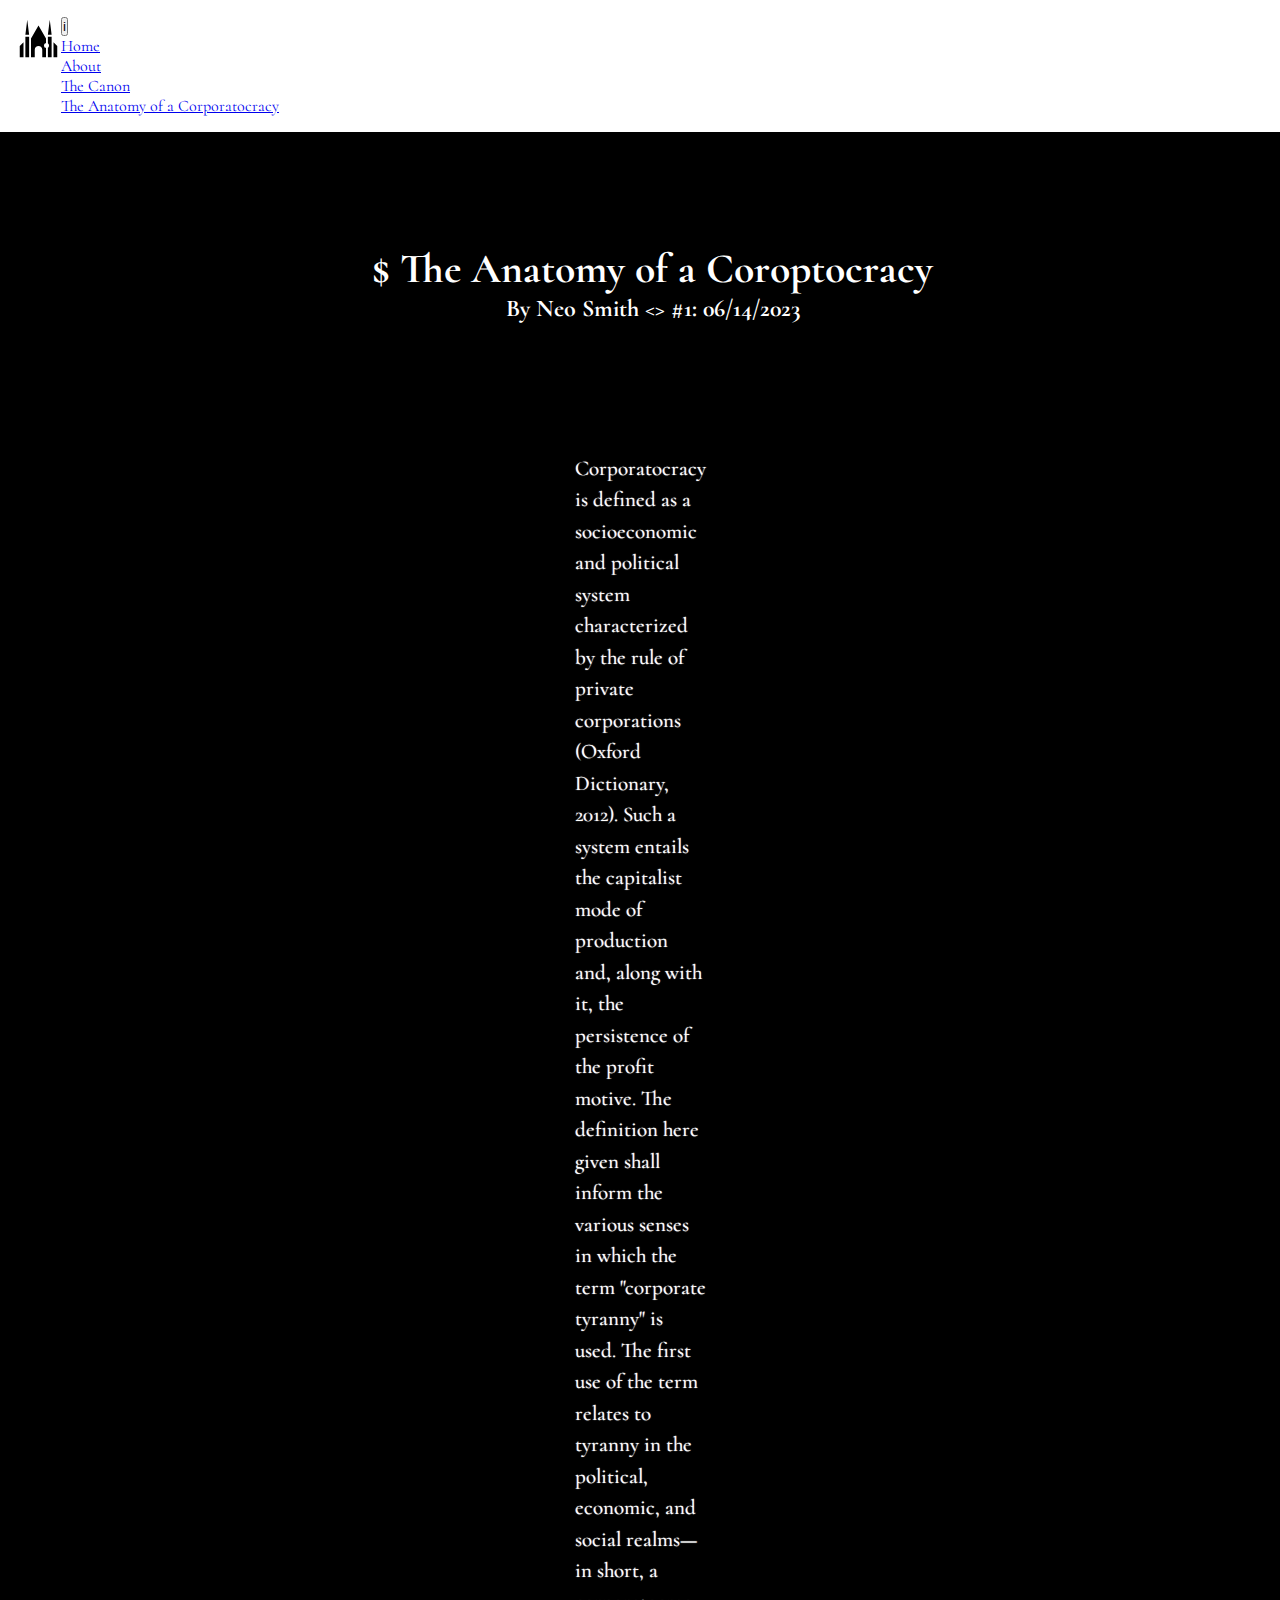
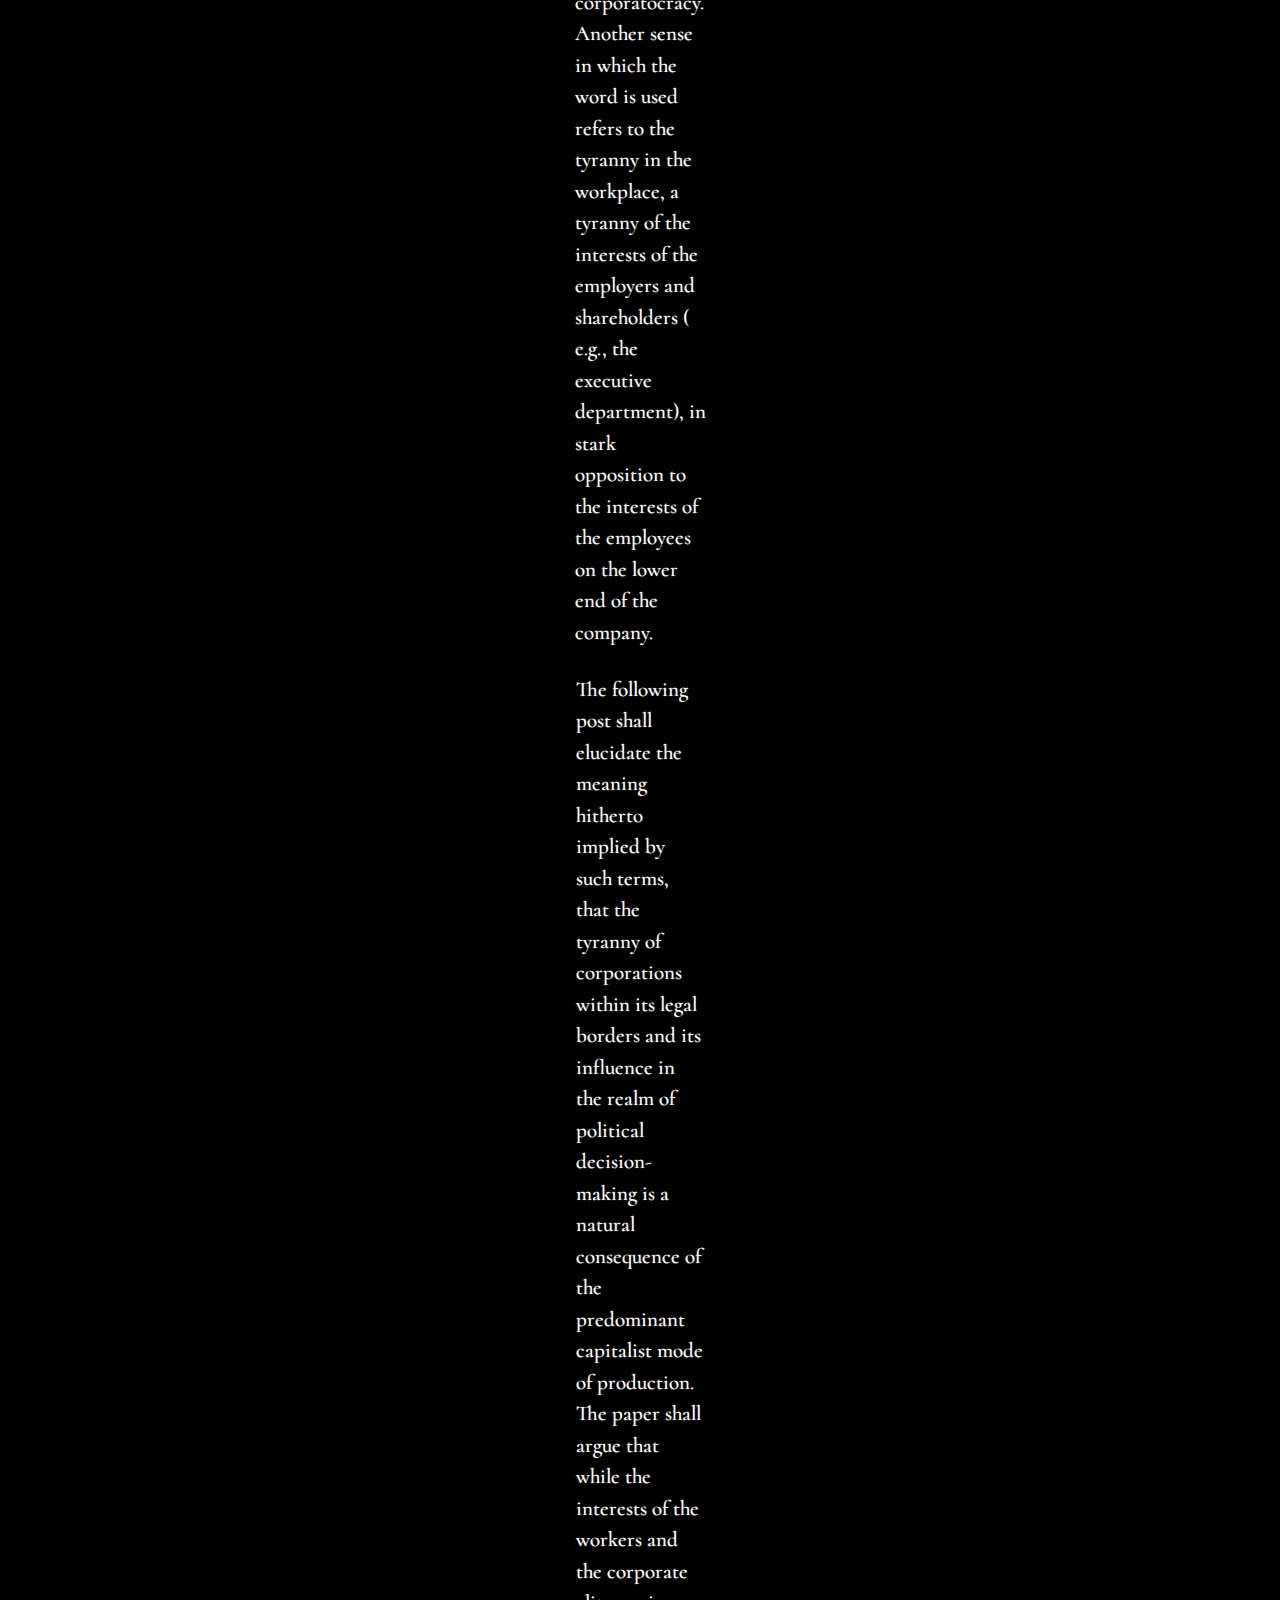
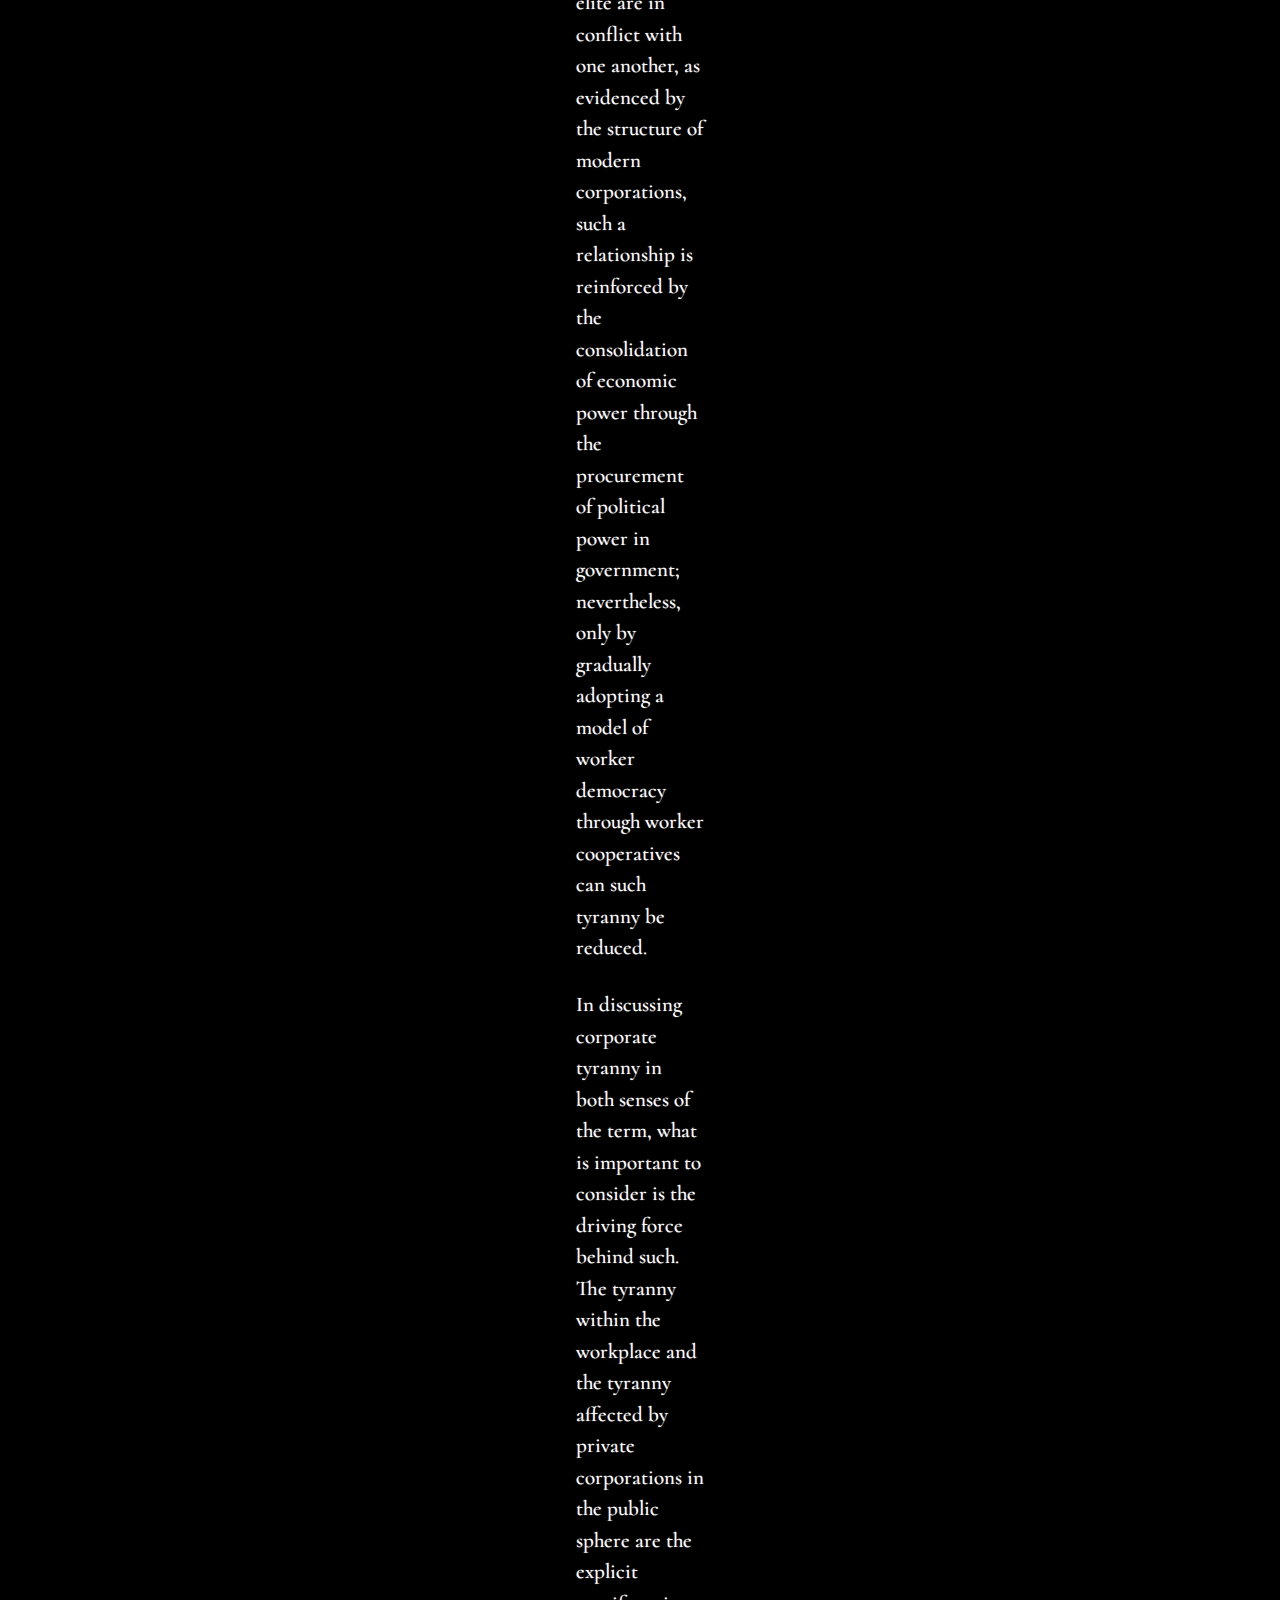
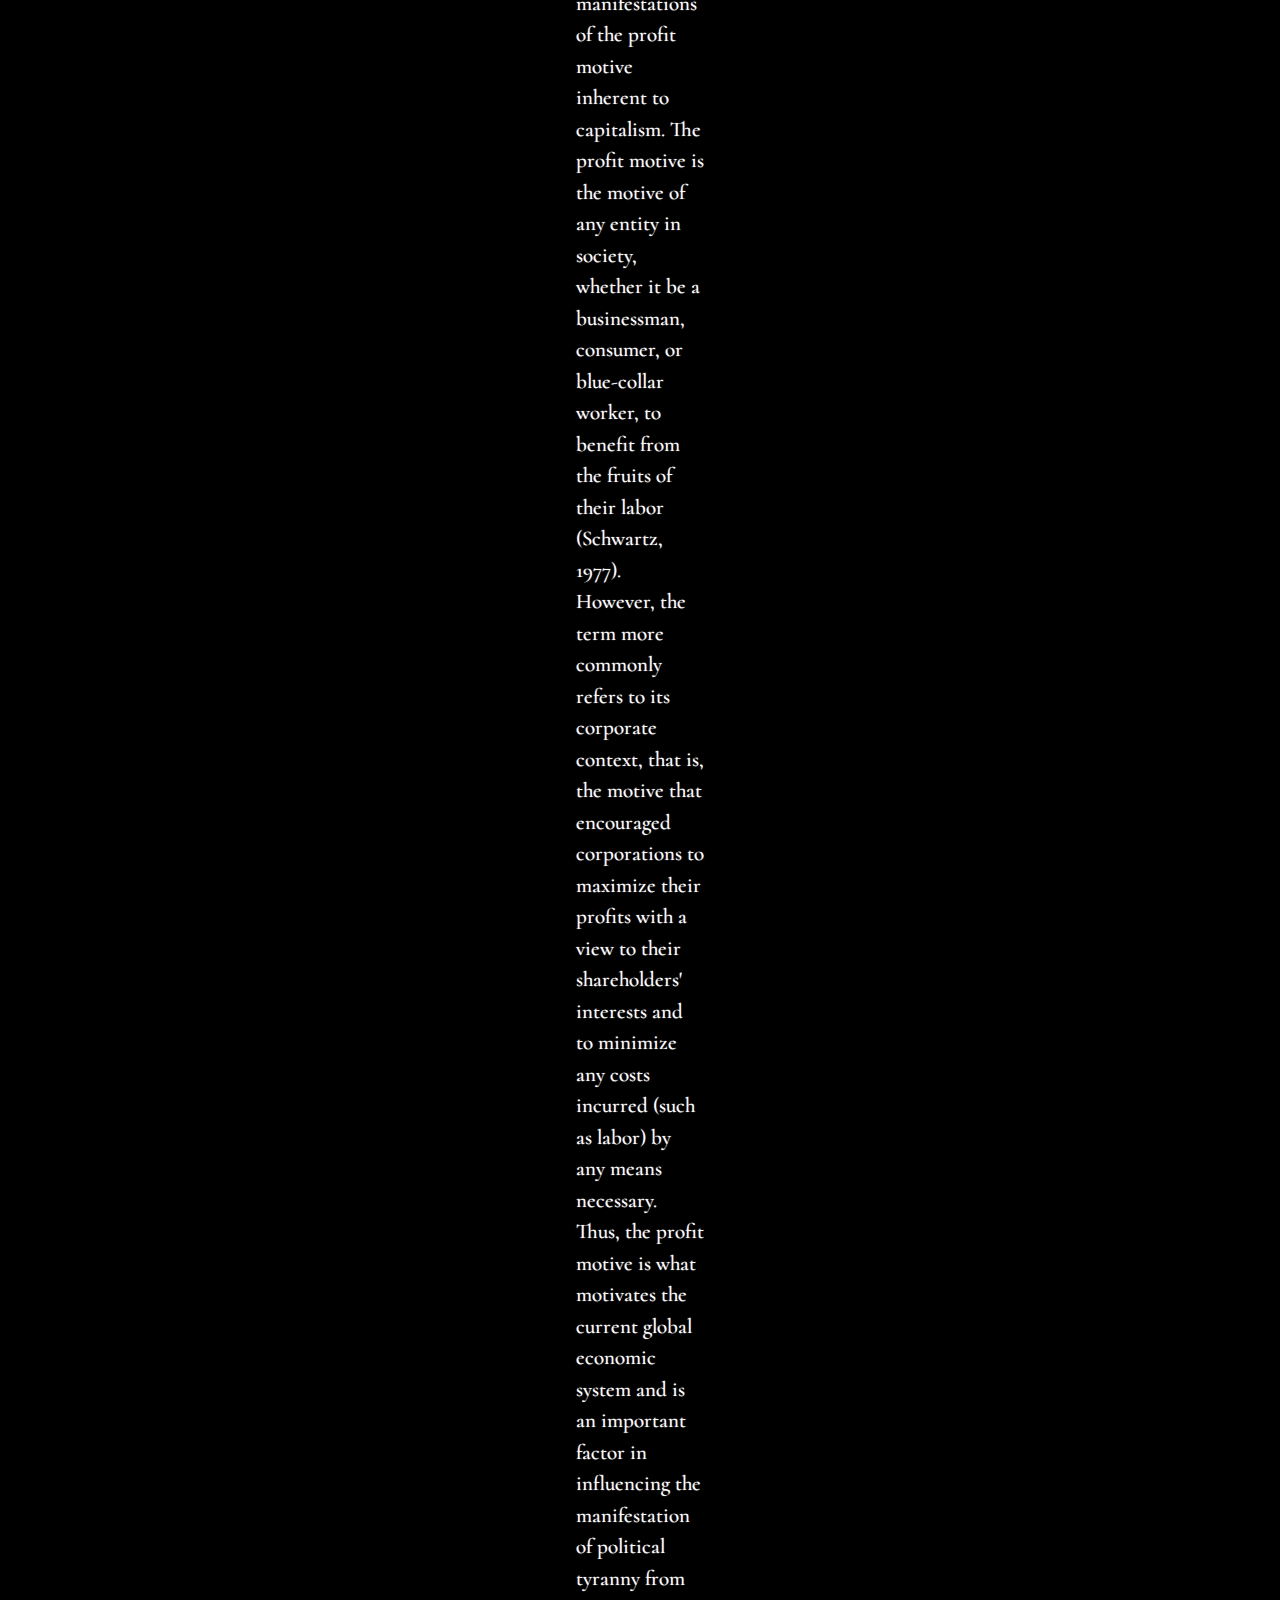
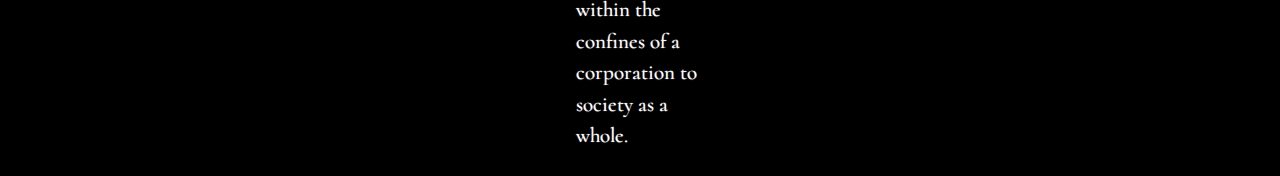
==== commit 94b3e16b: "Edit main.html" ====
--- a/main.html
+++ b/main.html
@@ -81,291 +81,30 @@
       </h2>
   </div>
 
-<<<<<<< HEAD
   <section>
+
     <div class="par-container">
-        <p>
-          Corporatocracy is defined as a socioeconomic and political system characterized by the rule of private corporations (Oxford Dictionary, 2012). Such a system entails the capitalist mode of production and, along with it, the persistence of the profit motive. The definition here given shall inform the various senses in which the term "corporate tyranny" is used. The first use of the term relates to tyranny in the political, economic, and social realms—in short, a corporatocracy. Another sense in which the word is used refers to the tyranny in the workplace, a tyranny of the interests of the employers and shareholders ( e.g., the executive department), in stark opposition to the interests of the employees on the lower end of the company. 
-=======
-  <div class="par-container">
-    <p>
-      Corporatocracy is defined as a socioeconomic and political system characterized by the rule of private corporations (Oxford Dictionary, 2012). Such a system entails the capitalist mode of production and, along with it, the persistence of the profit motive. The definition here given shall inform the various senses in which the term "corporate tyranny" is used. The first use of the term relates to tyranny in the political, economic, and social realms—in short, a corporatocracy. Another sense in which the word is used refers to the tyranny in the workplace, a tyranny of the interests of the employers and shareholders ( e.g., the executive department), in stark opposition to the interests of the employees on the lower end of the company. 
-    </p>
-    <br>
-    <br>
-    <p>The following post shall elucidate the meaning hitherto implied by such terms, that the tyranny of corporations within its legal borders and its influence in the realm of political decision-making is a natural consequence of the predominant capitalist mode of production. The paper shall argue that while the interests of the workers and the corporate elite are in conflict with one another, as evidenced by the structure of modern corporations, such a relationship is reinforced by the consolidation of economic power through the procurement of political power in government; nevertheless,  only by gradually adopting a model of worker democracy through worker cooperatives can such tyranny be reduced.
-    </p>
-    <br>
-    <br>
-    <p>
-      In discussing corporate tyranny in both senses of the term, what is important to consider is the driving force behind such. The tyranny within the workplace and the tyranny affected by private corporations in the public sphere are the explicit manifestations of the profit motive inherent to capitalism. The profit motive is the motive of any entity in society, whether it be a businessman, consumer, or blue-collar worker, to benefit from the fruits of their labor (Schwartz, 1977). However, the term more commonly refers to its corporate context, that is, the motive that encouraged corporations to maximize their profits with a view to their shareholders' interests and to minimize any costs incurred (such as labor) by any means necessary. Thus, the profit motive is what motivates the current global economic system and is an important factor in influencing the manifestation of political tyranny from within the confines of a corporation to society as a whole.
-    </p>
-    <br>
-    <br>
-    <p>
-      Beginning with the discussion of corporate tyranny in the workplace, what must be stressed of great importance is the relationship between employer and employee. What is often discussed in detail is the inherent conflict of interest that resides in both the employer and the employee (Ashwin, 2003). The worker works for a given wage, usually to gain their means of subsistence. On the other, the employer (in the form of the business owner or perhaps a managerial class) works to extract profit from the business while also considering the investments of the respective shareholders, which possess a stake in the company. In capitalism, the very crude form in which this typically manifests is the neglect of the employer with regard to the interest of his employee. He cares for the interest of his workers in so far as such a concern is related to how much profit such an interaction can yield. In this sense, the worker is rendered a mere tool of production, for their well-being is only satisfied to such an extent that the worker can return the next day and yield profit for the business. The worker has no choice: they will have to work, or they risk instability in applying for other jobs in the same market or others. Thus, this fundamental conflict of interest persists. 
-    </p>
-    <br>
-    <br>
-    <p>The worker, the employed, in this sense, becomes a mere appendage to the business, a tool to be employed in the production process. Even if democracy exists in the political realm, the workplace (in the traditional structure of corporations) has no democracy, or if it does have democracy, it is, at any rate, a democracy limited by the mere existence of the shareholders and the board of directors. In a typical corporation,  shareholders who have a stake in the company elect a board of directors, a group of individuals who has power in terms of decision-making, and in electing a Chief Executive Officer (CEO) (Robert et al., 2011). The shareholders, those who wish to profit, ultimately have the power to decide or influence certain decisions made about the corporation, whether in terms of company reputation, policy, downsizing, financial decisions, corporate restructuring, and future business endeavors, with little or no regard for the insights of the employees who are employed to carry out their respective positions, in strict observance with company policies (Wolff, 2012, p.74). Even if such power is distributed somewhat through the managerial positions, which manage the lower end of the corporation, it cannot be said that the corporation is any more democratic. The presence of such managers does not dilute power from its concentration but merely serves to obfuscate the relationship between the executive leaders on the top and the employees at the bottom. In view of this, a typical corporation can be considered undemocratic. From this, it follows that a corporation can be considered a tyranny, power is centered on one person (CEO), or it can be considered an aristocracy, power being concentrated among a few. Regardless of what name to call such, it all remains the same; the fact that such a corporation lacks any democratic input from its employees in its decision-making would make such decisions that pose risks to the financial and sometimes medical well-being of its employees so long as it maximizes whatever profit may be yielded (Wolff, 20120, p.77).
-    </p>
-    <br>
-    <br>
-    <p>
-      Moving towards the second sense in which the term corporate tyranny refers, what is important here is the explicit influence (and, therefore, power) exerted by private corporations in political decision-making. Such influence shape how legislation is passed, legislation which is conducive or at least harmless to the interests of private corporations. In the Philippines, for instance, since 2019, local corporations have been able to donate to a political candidate, party, or for any partisan purpose:
-
-        <br>
-        <br>
-        <br>
-
-        <p class="dir-quote">"To make reasonable donations, including those for the public welfare, or for hospital charitable, cultural, scientific, civic, or similar purposes: Provided, That no <em>foreign</em> corporation shall give donations in aid of any political party or candidate or for purposes of partisan political activity;" (Herbosa, 2019; emphasis added).
->>>>>>> 31e408b5940726487b48f4b52eaa41540415c608
-        </p>
-        <br>  
-        
-<<<<<<< HEAD
-      </div>
-      
-      <div class="par-container">
-        <p>The following post shall elucidate the meaning hitherto implied by such terms, that the tyranny of corporations within its legal borders and its influence in the realm of political decision-making is a natural consequence of the predominant capitalist mode of production. The paper shall argue that while the interests of the workers and the corporate elite are in conflict with one another, as evidenced by the structure of modern corporations, such a relationship is reinforced by the consolidation of economic power through the procurement of political power in government; nevertheless,  only by gradually adopting a model of worker democracy through worker cooperatives can such tyranny be reduced.
-        </p>
-      </div>
-
-      <div class="par-container">
-        <p>
-          In discussing corporate tyranny in both senses of the term, what is important to consider is the driving force behind such. The tyranny within the workplace and the tyranny affected by private corporations in the public sphere are the explicit manifestations of the profit motive inherent to capitalism. The profit motive is the motive of any entity in society, whether it be a businessman, consumer, or blue-collar worker, to benefit from the fruits of their labor (Schwartz, 1977). However, the term more commonly refers to its corporate context, that is, the motive that encouraged corporations to maximize their profits with a view to their shareholders' interests and to minimize any costs incurred (such as labor) by any means necessary. Thus, the profit motive is what motivates the current global economic system and is an important factor in influencing the manifestation of political tyranny from within the confines of a corporation to society as a whole.
-        </p>
+      <p>
+        Corporatocracy is defined as a socioeconomic and political system characterized by the rule of private corporations (Oxford Dictionary, 2012). Such a system entails the capitalist mode of production and, along with it, the persistence of the profit motive. The definition here given shall inform the various senses in which the term "corporate tyranny" is used. The first use of the term relates to tyranny in the political, economic, and social realms—in short, a corporatocracy. Another sense in which the word is used refers to the tyranny in the workplace, a tyranny of the interests of the employers and shareholders ( e.g., the executive department), in stark opposition to the interests of the employees on the lower end of the company. 
+      </p>
     </div>
 
-  </section>
-=======
-    </p>
-    <br>
-    <p>
-      Such freedoms afforded to corporations bridge the gap between economic power and political power, with the latter reinforcing the former. The law stated may have thus been already taken advantage of in the recent elections last May 2022, with candidates such as Ferdinand Marcos Jr. spending about P623,230,176.68 in campaign expenses, being sourced from a variety of sources (Mercado, 2022). The power of corporations, which was previously reasoned to have an undemocratic or limited democratic structure, extends to the political realm, wherein decisions concerning the state are deliberated. Here, the paper goes a step further: it argues that corporate power, in the form of capital, manifests in the social and political realm through corporate grants, monetary lending, propaganda through the mass media—in short, lobbying (Hermann & Chomksy, 2011; Drutman, 2015). If then corporations have their own particular interests (that is, in transforming capital into more capital), interests which may coincide with the interests of certain political entities, it follows that they will use some of their means to aid such entities in attaining political power such that, once elected into a position of power, political power may be utilized to reinforce the economic power of the lobbying corporation. One can recall, for instance, when the U.S., following the financial crisis of 2008, had financially accounted for the failure of the banks, using taxpayer money in what was historically known as a "bailout." The U.S. not only gives power to such corporations but aids them in their own failure, for it believes that the fundamental economic alliance between capitalist enterprises reinforces the political hegemony of the ruling class. What follows therefrom is a reciprocal process; greater economic power can translate to political power and vice versa, or as Engels (2010) succinctly puts it: 
-      <br>
-        <br>
-      <br>
+    <div class="par-container">
+      
+      <p>The following post shall elucidate the meaning hitherto implied by such terms, that the tyranny of corporations within its legal borders and its influence in the realm of political decision-making is a natural consequence of the predominant capitalist mode of production. The paper shall argue that while the interests of the workers and the corporate elite are in conflict with one another, as evidenced by the structure of modern corporations, such a relationship is reinforced by the consolidation of economic power through the procurement of political power in government; nevertheless,  only by gradually adopting a model of worker democracy through worker cooperatives can such tyranny be reduced.
+      </p>
 
-        <p class="dir-quote">"Wealth here employs its power indirectly, but all the more surely. It does this in two ways: by plain corruption of officials, of which America is the classic example, and by an alliance between the government and the stock exchange, which is effected all the more easily the higher the state debt mounts and the more the joint-stock companies concentrate in their hands not only transport but also production itself, and themselves have their own center in the stock exchange.
-        </p>
-        <br>
-    </p>
-    <br>
-    <p>Resulting from such tyranny, both within the workplace and the power resulting from a tyranny that extends to the political realm, are certain effects which, if not regulated by the state, will inevitably yield consequences unfavorable to the interests of society as a whole. If corporations, which are largely unaccounted for as a result of the neoliberal injunction of deregulation, will commit to any internal decisions with a view to profit, any consequence resulting therefrom is of no consequence unless it affects their rate of profit. It has long been an obvious trait of businesses that the only reason they are concerned with provisions concerning inclusiveness, for instance, or with mitigating climate change, is because such an explicit stance taken creates a brand image that is favorable to the prevailing political context in which businesses are largely situated. In short, caring about such issues yield more profit or makes sure that companies appeal to their target consumer base. If corporations, who have power both within such structures and outside, pursue such a motive to its logical extreme, consequences such as climate change, for instance, may exacerbate.
-    </p>
-    <br>
-    <br>
-    <p>
-      Major contributors to climate change, according to CDP (2017) , are 100 active fossil fuel companies, which are linked to 71% of greenhouse gas emissions since 1988. These companies are, historically speaking, a product of the neoliberal economic policies which have deregulated companies, including fossil fuel enterprises (Lukacs, 2017; Monbiot, 2016; Carrington, 2017). If climate change is a very serious issue, one that threatens the very existence of the human species, as indeed everyone already knows, then it is of the utmost importance to tackle it earnestly and do everything that can be done to ameliorate it. The solution seems clear: deal with the companies that are contributing to climate change in a significant way, such as fossil fuel companies, and expedite the transition to renewable energy. However, such a solution, at any rate, is simply impossible to be fully realized, not only because governments around the world are currently "bailing out" such companies but also because the companies themselves have influence in political decision-making to secure themselves their rigid position in the class hierarchy. Guided by the profit motive, a radical change in how companies operate is going to be altered if such a change is profitable. Most of these solutions do not seem to be profitable, at least in the short term (Kienzler, 2023).
-    </p>
-    <br>
-    <br>
-    <p>
-      Transitioning to a more eco-friendly energy industry requires a lot of capital investment to fund such—in short, investors need to see that there is profit to be made in securing the well-being of the species. It seems from this, therefore, that profiting is more important than the well-being of the planet and the species. However, this is an inherent trait of the system, the motive to profit is the driver of global capitalism. If then the problem is systemic, then the system must be changed. Nevertheless, changing the system implies intermediary steps to get there, starting from the level of the corporation. Individual corporations must first have to change in order to influence or contribute to the general climate of change if it is to influence or bring about the systemic factors which can bring about a systemic change. Therefore, what can be proposed is a solution, an alternative to the prevailing mode of production, which is capitalist in nature but serves as a transition to a society not built on the profit motive but rather on the interests of the collective. By democratizing the workplace through engendering the implementation of worker cooperatives (and cooperatives in general), can such democratic decision-making, such power both political and economic, falls into the hands of the masses and not merely be concentrated in the hands of the ruling class. However, before such a solution can be discussed, some counterarguments need to be considered. 
-    </p>
-    <br>
-    <br>
-    <p>The objections that can be raised are numerous, but only a few shall be considered. In terms of corporate tyranny within the workplace, while the inherent structure of such is undemocratic, it may be argued that such a lack of democracy is for the sake of efficiency. If a company allows democracy to shape its decisions, it will have to account for every decision the company makes, possibly both on a micro and macro scale. This will decrease efficiency in the long run, yielding a lower rate of profit for marginally empowering the workplace through democracy; in short, the democratization of the workplace defeats the purpose of efficiency, and therefore progress is sacrificed for the sake of democracy. However, this objection is uninformed in the empirical observations of the institution of workplace democracies in developed countries. According to Logue et al. (2005), worker-owned and managed firms are generally not less productive than conventional corporate firms. They are at least equal and may exceed the productivity of conventional firms. Furthermore, the performance of worker-owned enterprises varies in some industries, sometimes outcompeting their conventional counterparts; they are at least generally on par with them (Fakhfakh et al., 2012; Monteiro et al., 2018). This claim of inefficiency, therefore, must be critically examined, for the efficiency of a given firm is significantly dependent on certain factors and does not imply that conventional corporations are generally more productive than worker-owned and managed firms.
+    </div>
+    
+    <div class="par-container">
 
-    </p>
-    <br>
-    <br>
-    <p>
-      Another objection to be considered is the role of corporations in the political decision-making of the state. There are two ways this objection can be considered: either it is asserted that corporations <em>should</em> have the right to influence political decisions through their funding, for it is well within their right, or to assert that corporations are not a significant influence in politics. The proponents of both views assume implicitly that such decisions of the state are not merely influenced by the democratic decision-making of voters but by other entities, regardless if such influences are significant. The foregoing view is untenable in light of the facts stated heretofore. The right of local corporations to finance political decision-making is definitely a right granted by the state, according to the Revised Corporation Code of the Philippines (Herbosa, 2019). However, the fact that such freedom is granted to corporations does not imply that it cannot be abused to the extent that it compromises the democratic institutions which form the foundation of a democratic republic. Therefore, appealing to such a logic still requires the proponents of this view to propose a way in which such a right can be regulated so as not to be abused by corporations. In terms of the second view, such an assertion is factually incorrect. In the U.S., for instance, major corporations have historically influenced the political climate and the policy solutions proposed for certain issues, such as climate change for instance, in view of the interests of such corporations (Kennedy, 2017; Herman & Chomsky, 2011). Therefore, the proponents of the view that corporations have a limited or insignificant influence on political decision-making lack any sufficient empirical evidence to support such a claim, requiring a revaluation of currently held views.
-    </p>
-    <br>
-    <br>
-    <p>
-      The last objection is closely related to the previous objection in terms of freedoms granted to corporations. Corporations in most liberal democratic countries are given certain economic freedoms, which ensures the proper functioning of a capitalist economy through the implementation of a free market. The free market, operating with the guidance of the "invisible hand," is able to generate wealth through the associations of each individual with each other in their society, motivated by their self-interests to flourish as citizens of the state (Schwartz, 1977). This is necessary for the development of capitalism. The state, according to such an economic system, must not interfere or must limit its interference with the market, allowing the market to self-regulate itself and "trickle down" wealth to each individual in the lower thresholds of society. However, this objection misses a fundamental point: that is, the fact that such a "free market" does not exist since every market presupposes certain regulations made by the state. In truth, currently, no actual free market exists in any modern society existing today (Reich, 2020). The market always requires interventions and regulations for it to function properly. What is debated in the sphere of politics is not the absence or presence of state interference in the market but rather <em>to what extent</em> the state interferes. The neoliberal view is that only limited interference must happen to allow markets to perform their function; the rest should be a self-imposed regulation by the market itself. On the other hand, liberal theorists argue that only by regulating the market through social safety nets can some of the economic inequality present in contemporary society be resolved (Eatwell & Wright, 1999, pp. 85-87). Therefrom, the proponents of the free market view ignore the fact that corporations, in arguing for their independence from state institutions, are already intertwined with the government. For instance, one call recall that the U.S. had bailed out banks in the 2008 financial crisis, while the Philippine government, in light of the recent COVID-19 pandemic, had decreed higher interests through the central bank in regulating inflation (Bangko Sentral ng Pilipinas, 2022). In short, corporations are not independent of the state but are rather heavily dependent on its support for the security of its class interests and the consolidation of its economic power, which in turn reinforces the economic power of corporatists in government. 
-    </p>
-    <br>
-    <br>
-    <p>What then must be done to combat this force, this alliance between corporations and government, the ruling class? It must be combatted both economically and politically, for the economic changes made are significant in acquiring political power and, in such a procurement, using political power in the consolidation of economic power. In short, to utilize the initial reciprocal process for the masses to attain power. Democracy in the realm of the state is insufficient; there must be democracy in the workplace, for where is democracy in the workplace, there is also political power. In order for the dissolution of capitalism to be meaningfully carried out, it must first begin by using its own means to dissolve it. It has to put up with the system; it has to first gain power and influence gradually before it takes up any revolutionary course of action. In all actuality, the existence of such worker democracies is themselves revolutionary, for they wield revolutionary potential in transferring power from undemocratic corporate entities to worker-owned enterprises, resulting in the co-opting of political and economic power in the hands of the workers, the proletariat. However, it must first be understood what is meant in defining a worker cooperative.</p>
-    <br>
-    <br>
-    <p>
-      A worker cooperative, distinct from other cooperative firms, is a cooperative that is owned and managed by its workers (Hansen et al., 1997). To what extent the workers own and manage the cooperative depends on each particular cooperative, with varying degrees of differences between such. Some worker cooperatives will have all their workers own the firm but elect a board to deliberate decisions concerning the firm. At the same time, others will have full worker control over everything. In terms of ownership, either workers own all or workers own the majority while having some external shoulders that do not have any controlling shares, meaning that control is still within the hands of the workers. The principle here is so long as one is a worker in the firm, each will have the power to vote on decisions concerning the business. This type of cooperative is distinct from other cooperatives, such as consumer and producer cooperatives. In the Philippines, a prevalent coop is a credit union, which are banks that are owned by its members and are generally not for profit. The aim of all cooperatives is the satisfaction of the mutual needs of its members. Of course, cooperatives aim to profit from their enterprise since they operate under the capitalist mode of production. However, the profit motive is not the overarching motive in the business but the satisfaction of the interests of all. Since workers have democracy,  even if they pursue the motive to profit, such a profit yielded concerning how it is distributed can be deliberated by the workers. This means that workers have a say, have power in the decisions made by the company and in the distribution of their profits. In this sense, a worker cooperative tends to have less inequality within firms (Burdin, 2015). From this, it follows that more democracy in the workplace implies that workers tend less likely to leave voluntarily, put in more effort, and have increased trust levels (Blasi et al., 2016; Frohlich et al., 1998; Mellizo et al., 2014; Sabatini et al., 2014). Furthermore, as has already been stated, worker cooperatives have similar levels of productivity to conventional firms (Fakhfakh et al., 2011; Monteiro Straume, 2018). All these are benefits of worker cooperatives and seem to be in defiance of the prevailing mode of production since the prime motive is not merely to profit but to profit in view of satisfying the interests of each member of the cooperative.
-    </p>
-    <br>
-    <br>
-    <p>
-      Though worker cooperatives still are a minority, when compared with large transnational corporations, they pose as an alternative to the traditional corporate structure. By introducing such a democratic corporate structure, workers within the firm can have a say in how the business is run, and thereby decrease not only their alienation from the product of their labor but also their exploitation, for in granting them democratic control, they have a vote in regulating all aspects of their working conditions. Thus, the rate of exploitation, compared to traditional corporations, is much lower. This ought to be the future of capitalism, a transitionary state which bridges the capitalist mode of production, with a regulated market, to the principles of socialism outlined by Marx and theorists after him. It is a step toward the abolition of private property, the commodity form, social classes, and the state itself. However, one objection may arise: if the profit motive remains, is not such a firm bourgeois? If workers own it, is the risk that from the ranks of the workers, corporate tyrants emerge, thereby devolving back into a corporation? That is, at any rate, an important objection to consider. However, it is a problem that is not inherent in the structure of worker cooperatives themselves but in the prevailing policies which surround its formation. This can be mitigated. If the reader accepts the arguments made hitherto concerning the interdependence between economic and political power, then they may recognize the succeeding argument: that as workers attain democracy in their own respective workplaces, and such firms multiply, they gain power in the economic realm, which they, in turn, inevitable transform into political power through their own capital. They then use such power to make it easier for worker cooperatives to form and harder for such firms to devolve into tyrannical corporations, for as long as political power guarantees economic power, such a structure, if it is the will of the workers, could remain without retaining the decadent corporate structure. Marx (1987; 2000, 2010) was correct in stating that: 
+      <p>
+        In discussing corporate tyranny in both senses of the term, what is important to consider is the driving force behind such. The tyranny within the workplace and the tyranny affected by private corporations in the public sphere are the explicit manifestations of the profit motive inherent to capitalism. The profit motive is the motive of any entity in society, whether it be a businessman, consumer, or blue-collar worker, to benefit from the fruits of their labor (Schwartz, 1977). However, the term more commonly refers to its corporate context, that is, the motive that encouraged corporations to maximize their profits with a view to their shareholders' interests and to minimize any costs incurred (such as labor) by any means necessary. Thus, the profit motive is what motivates the current global economic system and is an important factor in influencing the manifestation of political tyranny from within the confines of a corporation to society as a whole.
+      </p>
+      
+    </div>
 
-        <br>
-        <br>
-        <br>
-
-        <p class="dir-quote">"The essential conditions for the existence and for the sway of the bourgeois class is the formation and augmentation of capital; the condition for capital is wage-labor. Wage labor rests exclusively on competition between the laborers. The advance of industry, whose involuntary promoter is the bourgeoisie, replaces the isolation of the laborers, due to competition, by the revolutionary combination, due to association. The development of Modern Industry, therefore, cuts from under its feet the very foundation on which the bourgeoisie produces and appropriates products. What the bourgeoisie, therefore, produces, above all, are its own grave-diggers. Its fall and the victory of the proletariat are equally inevitable."
-        </p>
-        <br>
-    </p>
-    <br>
-    <p>Only in the formation of such sectors, such territories of democracy, can the proletariat gain the power to which they can transform, wielding the means of capitalism, to acquire political power to secure more capital. This they use for revolutionary purposes: in this sense, they effectively use the means of capitalism to destroy it. Capitalism contains within it the seeds of its dissolution. It is only when one begins to wonder at the specter of a world to come, can such action be fueled amidst the ambiguity of social life. Through participation in the democratic process, attaining rights gradually but slowly, and the consolidation of the gradual development of cooperatives in all respects, including worker-owned and controlled firms, can the prospect for an emancipated future be realized, and thus struggle in this sphere is to use the virile drive of capitalism against itself. In starting to discuss such issues, in the realm of culture, the struggle may have already thus started. Thus, the task of politics must now be to show that the present is but a chain in continual motion, that the present is but a transient state, and in positing a possibility, to affirm its attainability through the contingency of the future.
-    </p>
-    <br>
-    <br>
-
-    <p class="references-1"><strong>References:</strong></p>
-
-  <div class="par-ref">
-    
-    <br>
-    <br>
-
-    <p>
-      Oxford Dictionaries .(2022). Corporatocracy. Oxford Languages | The Home of Language Data. http://oxforddictionaries.com/definition/corporatocracy
-    </p>
-    <br>
-    <br>
-
-    <p>
-      Schwartz, J. (1977). The Subtle Anatomy of Capitalism. Goodyear Pub. Co.
-    </p>
-    <br>
-    <br>
-
-    <p>
-      Wolff, R. D. (2012). Democracy at Work: A Cure for Capitalism. Haymarket Books.
-    </p>
-    <br>
-    <br>
-
-    <p>
-      Robert, H. M. I., Honemann, D. H., & Balch, T. J. (2011). Robert’s Rules of Order Newly Revised In Brief, 2nd edition. Da Capo Press.
-    </p>
-    <br>
-    <br>
-
-    <p>
-      Recalde, E. R. (2019). The Revised Corporation Code of the Philippines: Its Theories and Applications. Rex Book Store.
-    </p>
-      <br>
-      <br>
-    
-    <p>
-      Mercado, N. A. (2022). Bongbong Marcos spent over P623 million for presidential campaign – SOCE | Inquirer News. INQUIRER.net. https://newsinfo.inquirer.net/1607707/fwd-bongbong-marcos-spent-over-p623-million-for-presl-campaign-soce    </p>
-    <p>
-      Herman, E. S., & Chomsky, N. (2011). Manufacturing Consent: The Political Economy of the Mass Media. Pantheon.
-    </p>
-    <br>
-    <br>
-
-    <p>
-      Drutman, L. (2015. How Corporate Lobbyists Conquered American Democracy. The Atlantic. https://www.theatlantic.com/business/archive/2015/04/how-corporate-lobbyists-conquered-american-democracy/390822/
-    </p>
-    <br>
-    <br>
-
-    <p>
-      Engels, F., & Harris, M. (2010). Origin of the family, private property, and the state. Marxists Internet Archive. https://www.marxists.org/archive/marx/works/download/pdf/origin_family.pdf    </p>
-    <br>
-    <br>
-
-    <p>
-      CDP. (2017). A new report shows just 100 companies are a source of over 70% of emissions. Disclosure Insight Action.
-    </p>
-    <br>
-    <br>
-
-    <p>
-      Lukacs, M. (2021). Neoliberalism has conned us into fighting climate change as individuals. The Guardian. https://www.theguardian.com/environment/true-north/2017/jul/17/neoliberalism-has-conned-us-into-fighting-climate-change-as-individuals
-    </p>
-    <br>
-    <br>
-    
-    <p>
-      Monbiot, G. (2021). Neoliberalism – the ideology at the root of all our problems. The Guardian. https://www.theguardian.com/books/2016/apr/15/neoliberalism-ideology-problem-george-monbiot
-    </p>
-    <br>
-    <br>
-    
-    <p>
-      Carrington, D. (2021). G20 public finance for fossil fuels “is four times more than renewables.” The Guardian. https://www.theguardian.com/world/2017/jul/05/g20-public-finance-for-fossil-fuels-is-four-times-more-than-renewables
-    <br>
-    <br>
-    
-    <p>
-      Kennedy, L. (2017). Corporate Capture Threatens Democratic Government - Center for American Progress. Center for American Progress. https://www.americanprogress.org/article/corporate-capture-threatens-democratic-government/
-    </p>
-    <br>
-    <br>
-    
-    <p>
-      Reich, R. (2020). To reverse inequality, we need to expose the myth of the ‘free market.’ The Guardian. https://www.theguardian.com/commentisfree/2020/dec/09/inequality-free-market-myth-billionaires
-    </p>
-    <br>
-    <br>
-    <p>
-      Eatwell, R., & Wright, A. (1999). Contemporary Political Ideologies: Second Edition. A&C Black.
-    </p>
-    <br>
-    <br>
-    <p>
-      Bangko Sentral ng Pilipinas. (n.d.) Price Stability. BSP. https://www.bsp.gov.ph/
-    </p>
-    <br>
-    <br>
-    <p>
-      Hansen, G.B., Coontz, E.K., Malan, A. (1997) Steps to starting a worker co-op. Center for Cooperatives, University of California. https://cccd.coop/sites/default/files/resources/Steps%20to%20Starting%20a%20Worker%20Co-op.pdf
-    </p>
-    <br>
-    <br>
-    <p>
-      Marx, K., Englels, F., Blunden, A. (1987; 2000; 2010). Manifesto of the communist party. Marxists Internet Archive.https://www.marxists.org/archive/marx/works/download/pdf/Manifesto.pdf  
-    </p>
-    <br>
-    <br>
-    <p>
-      Logue, J. P., & Yates, J. (1999). Worker Ownership American Style: Pluralism, Participation and Performance. Economic & Industrial Democracy, 20(2), 225–252. https://doi.org/10.1177/0143831x99202004
-    </p>
-    <br>
-    <br>
-    <p>
-      Blasi, J., Freeman, R., Kruse, D. (2015). Do Broad-based Employee Ownership, Profit Sharing and Stock Options Help the Best Firms Do Even Better? Wiley Online Library. 10.1111/bjir.12135
-    </p>
-    <br>
-    <br>
-    <p>
-      Sabatini, F., Modena, F., & Tortia, E. (2014). Do cooperative enterprises create social trust? Small Business Economics, 42(3), 621–641. https://doi.org/10.1007/s11187-013-9494-8
-    </p>
-    <br>
-    <br>
-    <p>
-      Monteiro, N. P., & Straume, O. R. (2018). ARE COOPERATIVES MORE PRODUCTIVE THAN INVESTOR-OWNED FIRMS? CROSS-INDUSTRY EVIDENCE FROM PORTUGAL. Annals of Public and Cooperative Economics, 89(2), 377–414. 10.1111/apce.12201
-    </p>
-    <br>
-    <br>
-    <p>
-      Monteiro, N. P., & Straume, O. R. (2018). ARE COOPERATIVES MORE PRODUCTIVE THAN INVESTOR-OWNED FIRMS? CROSS-INDUSTRY EVIDENCE FROM PORTUGAL. Annals of Public and Cooperative Economics, 89(2), 377–414. 10.1111/apce.12201
-    </p>
-    <br>
-    <br>
-    <p>
-      Burdín, G. (2016). Equality Under Threat by the Talented: Evidence from Worker-Managed Firms. The Economic Journal, 126(594), 1372–1403. https://doi.org/10.1111/ecoj.12272
-    </p>
-    <br>
-    <br>
-    <p>
-      Mellizo, P., Carpenter, J. P., & Matthews, P. H. (2011). Workplace Democracy in the Lab. Social Science Research Network. https://doi.org/10.2139/ssrn.1755998
-    </p>
-    <br>
-    <br>
-    <p>
-      Frohlich, N., Godard, J., Oppenheimer, J. A., & Starke, F. A. (1998). Employee versus Conventionally-Owned and Controlled Firms: An Experimental Analysis. Managerial and Decision Economics, 19(4/5), 311–326. http://www.jstor.org/stable/3108241
-    </p>
-
-    
-    <hr>
-  </div>
-
- 
-
-  </div>
-
->>>>>>> 31e408b5940726487b48f4b52eaa41540415c608
-
-
+  </section> 
 </main>
 
 </body>
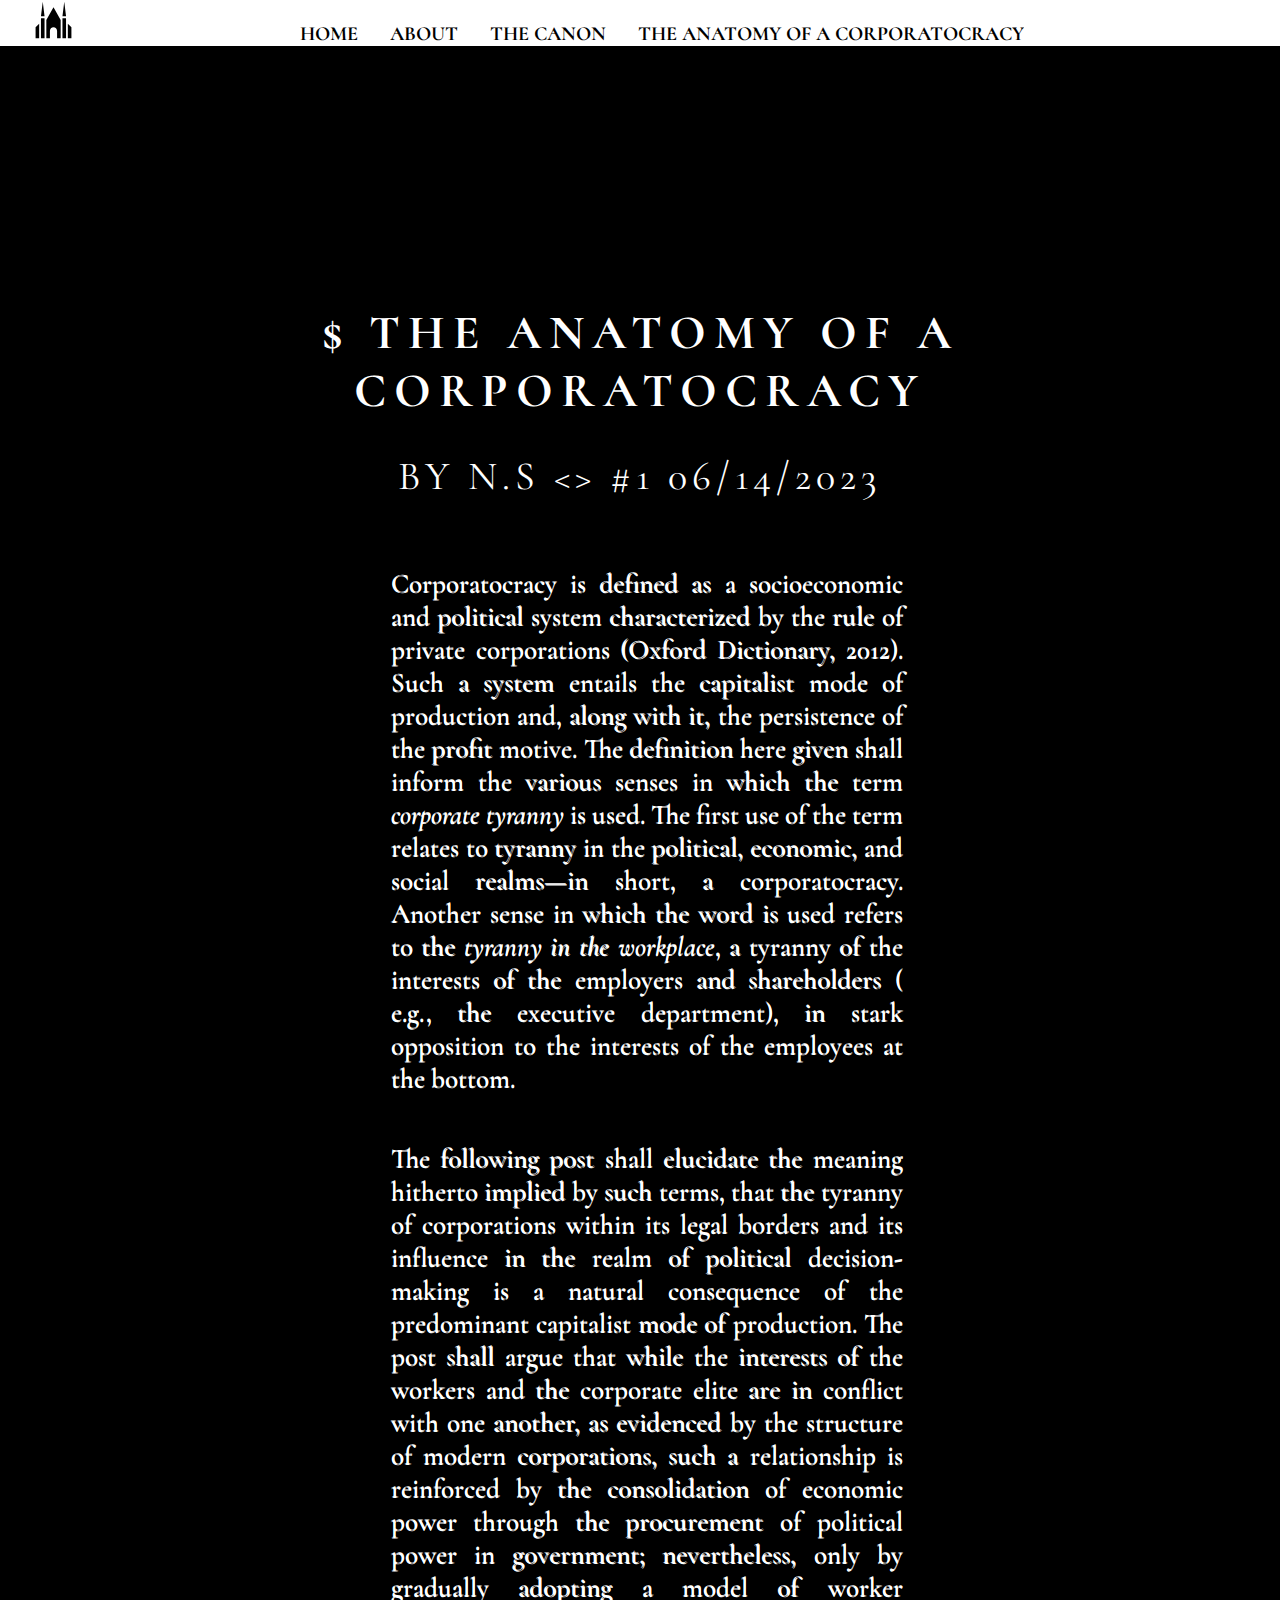
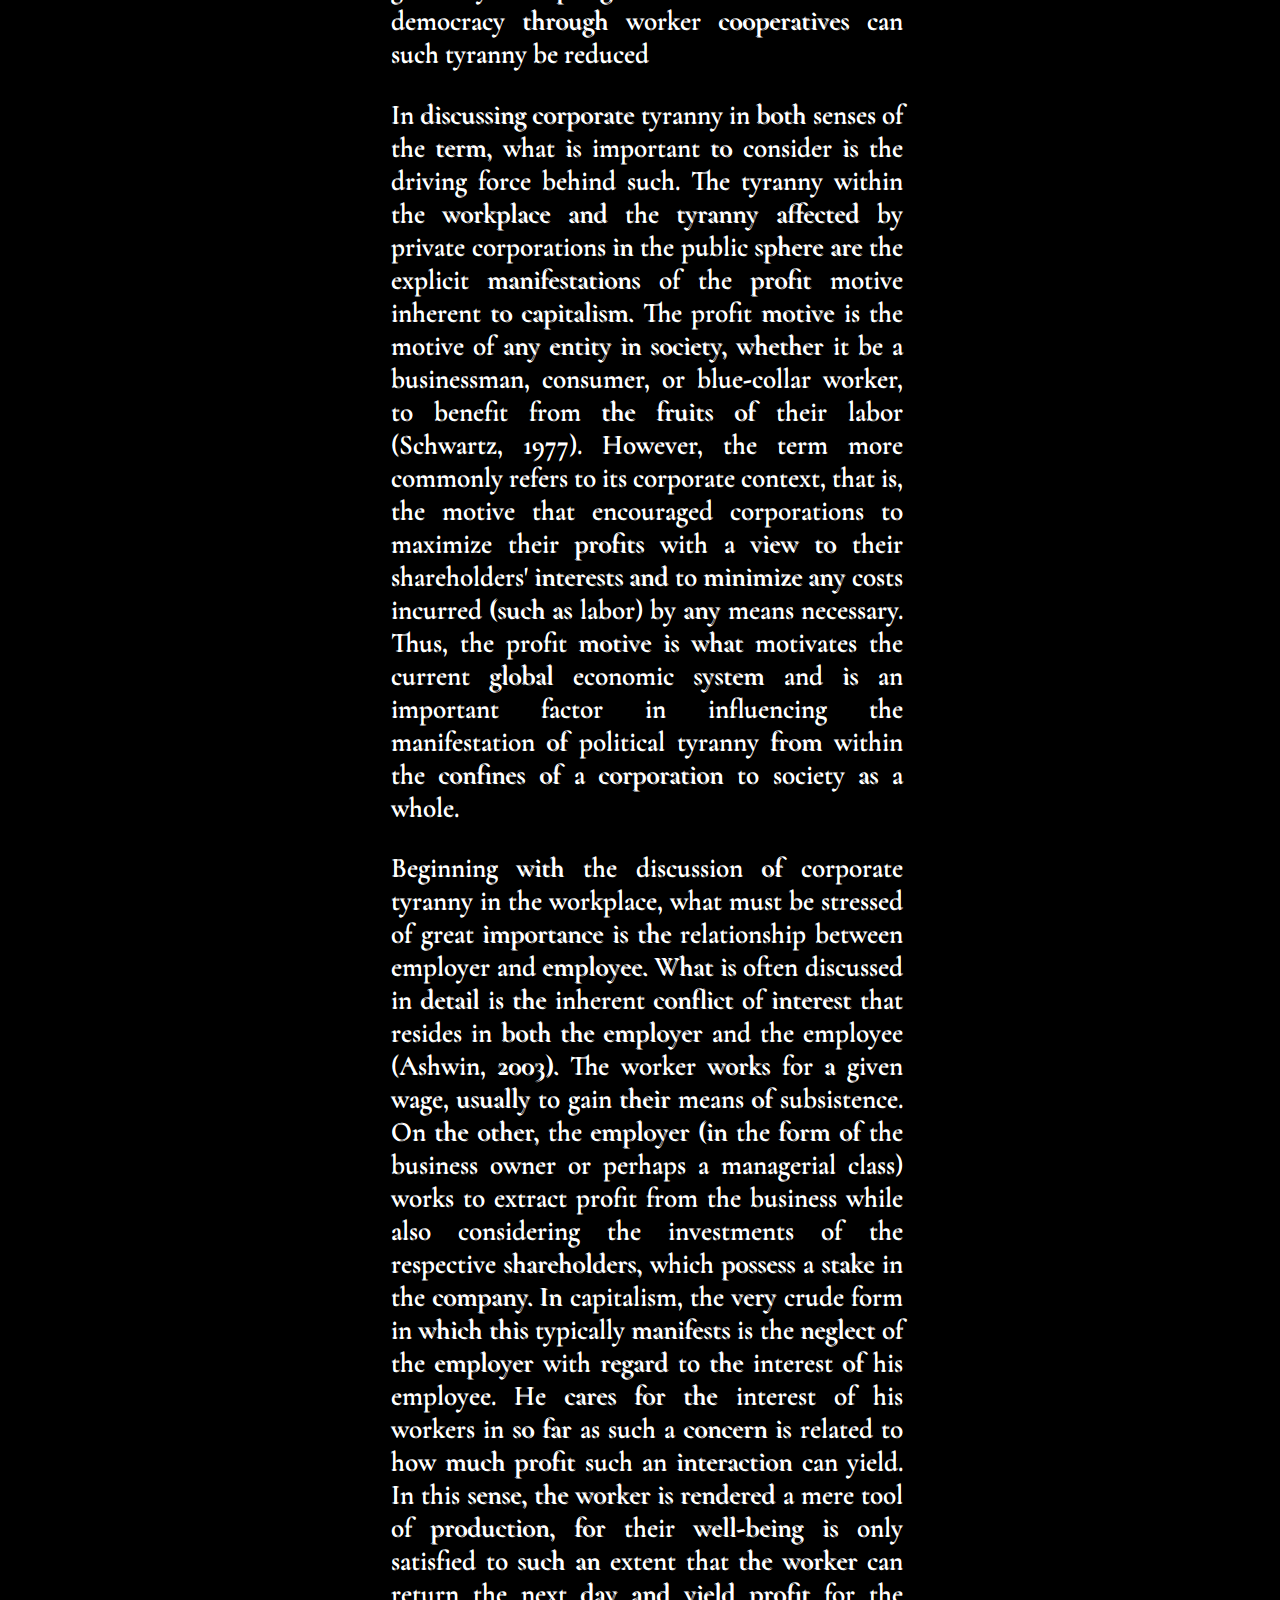
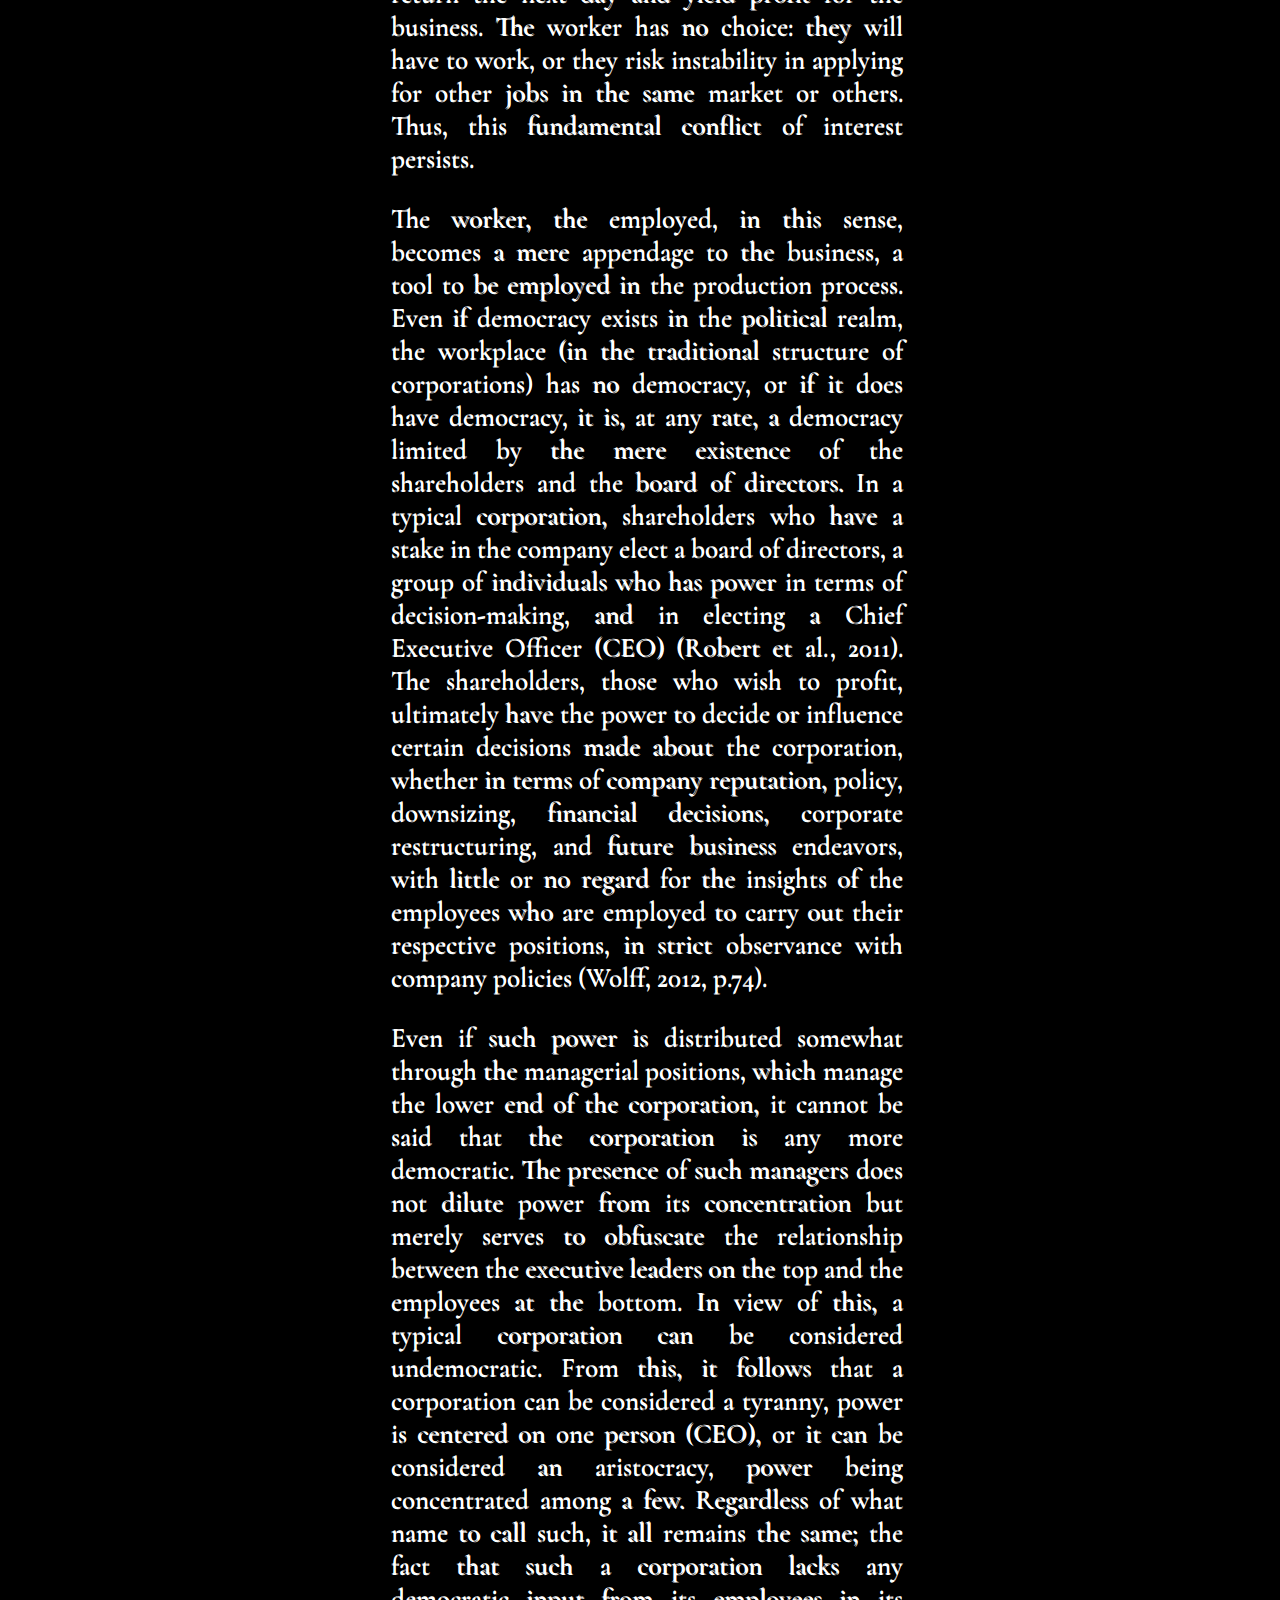
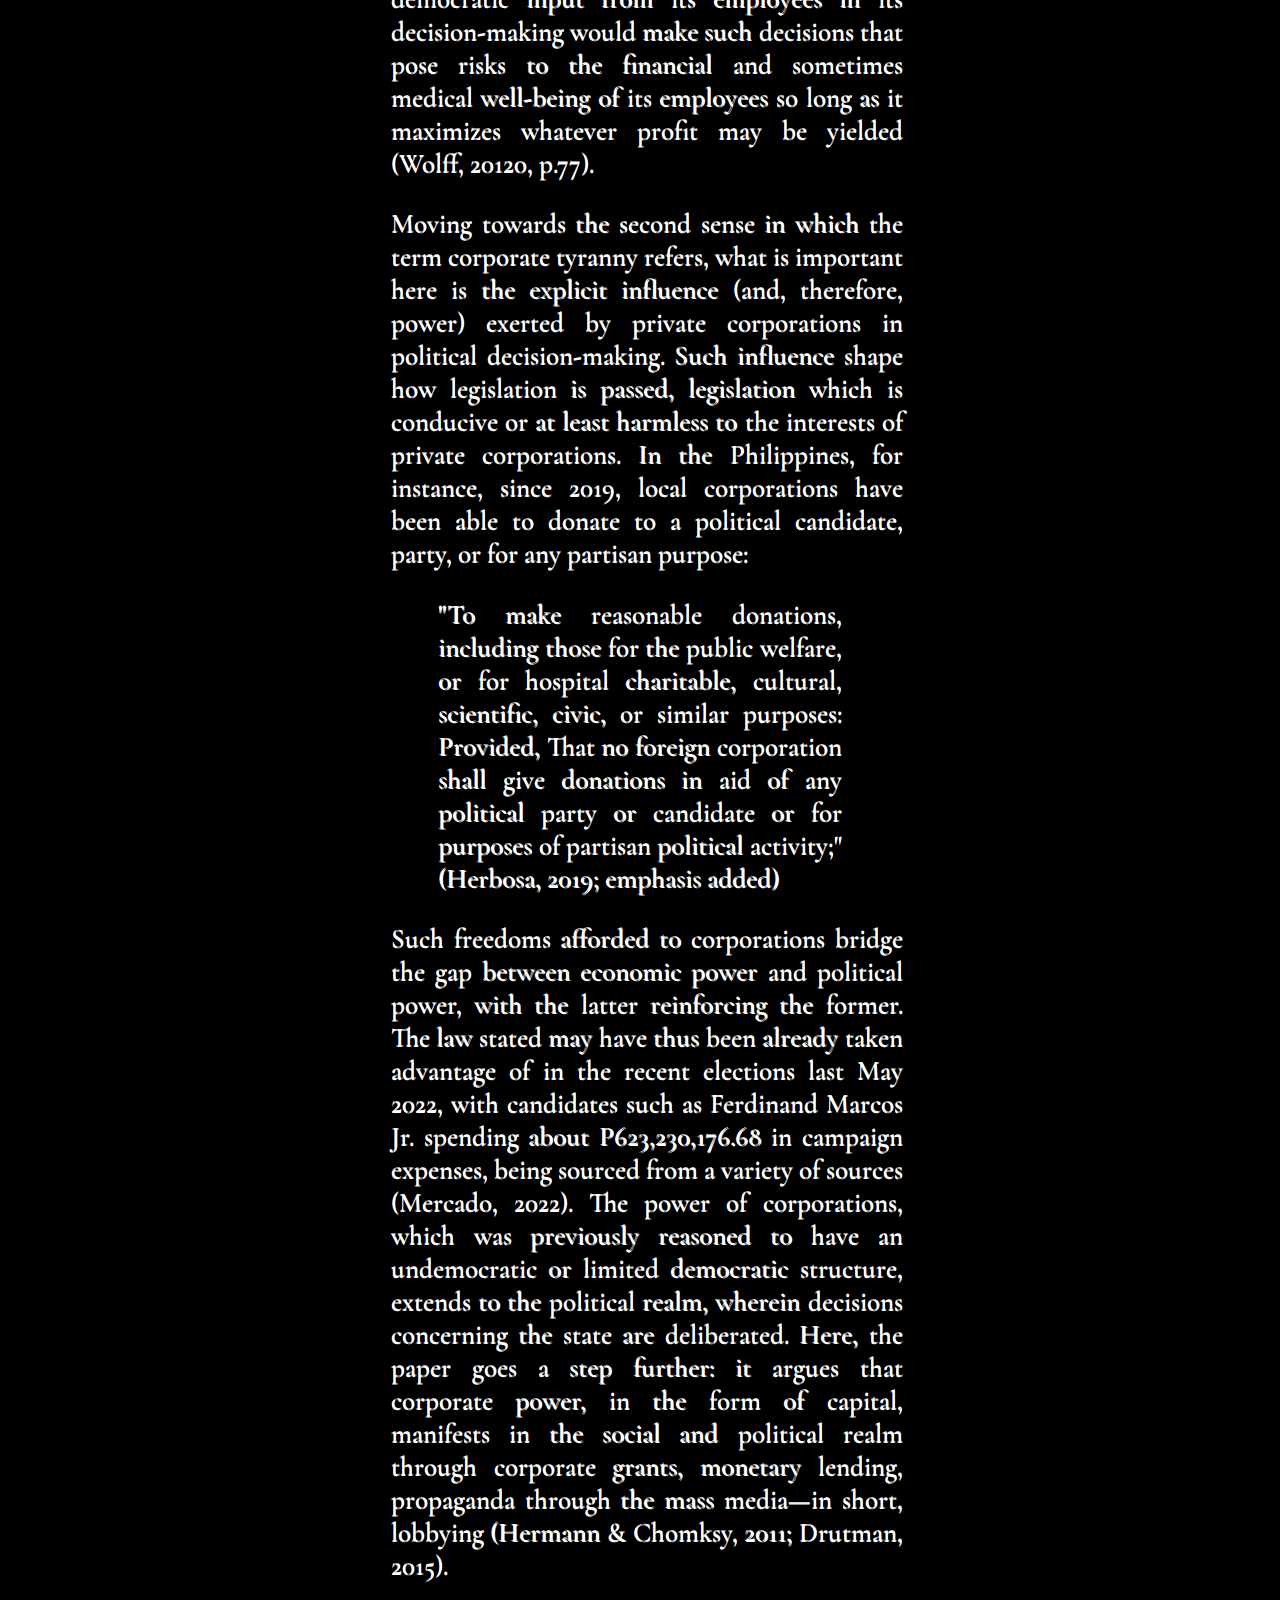
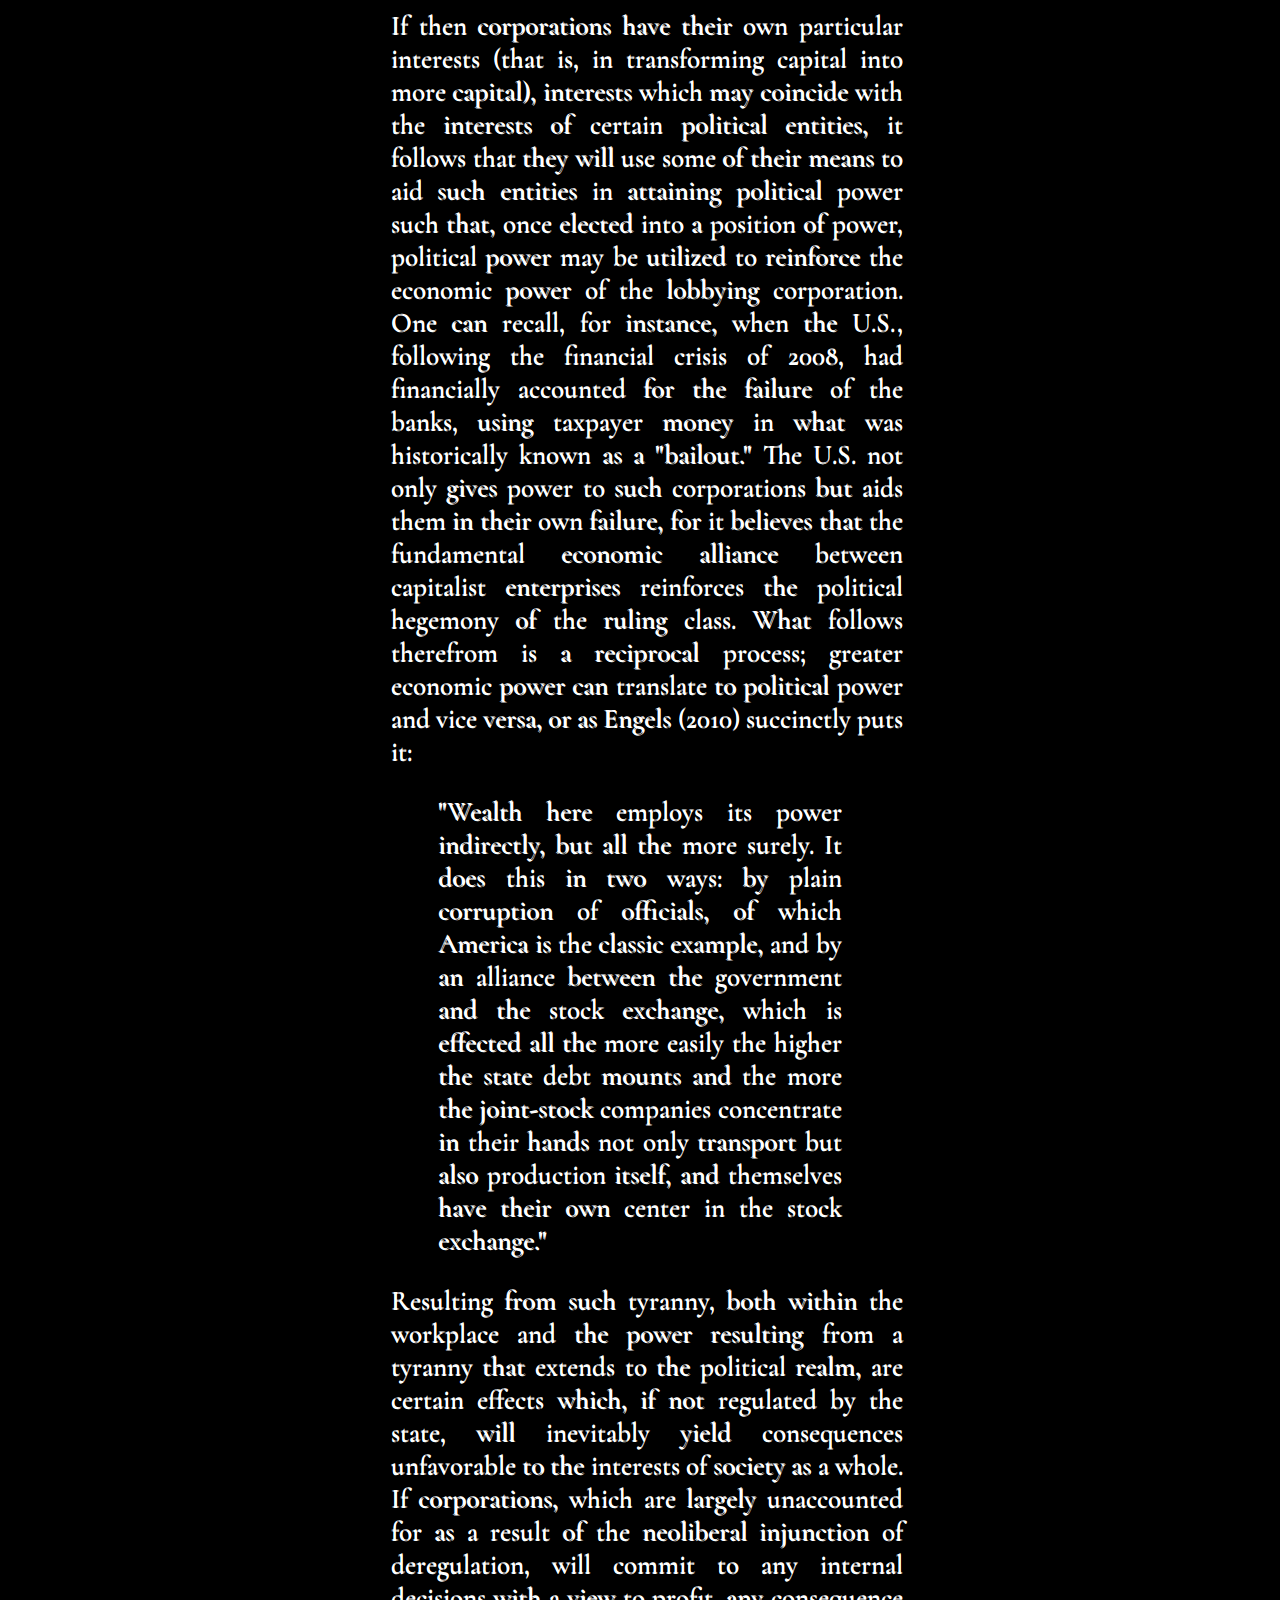
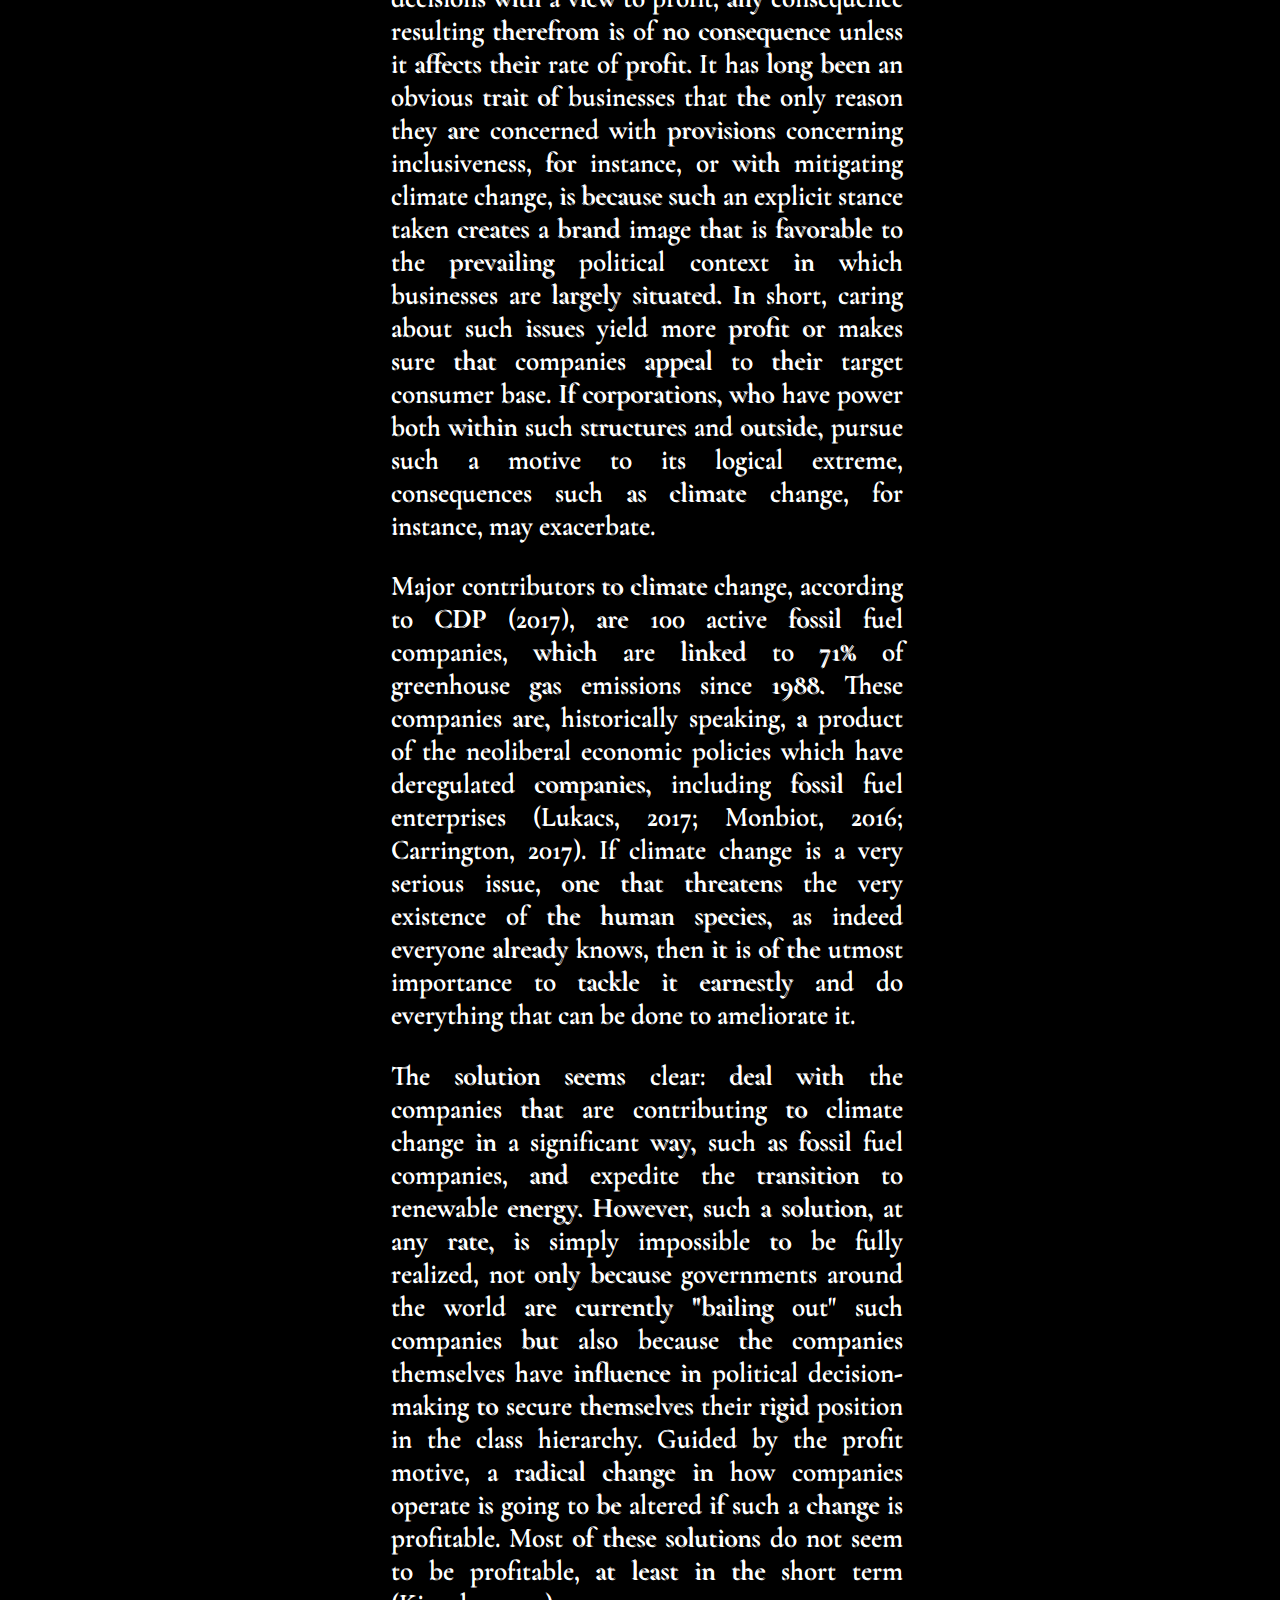
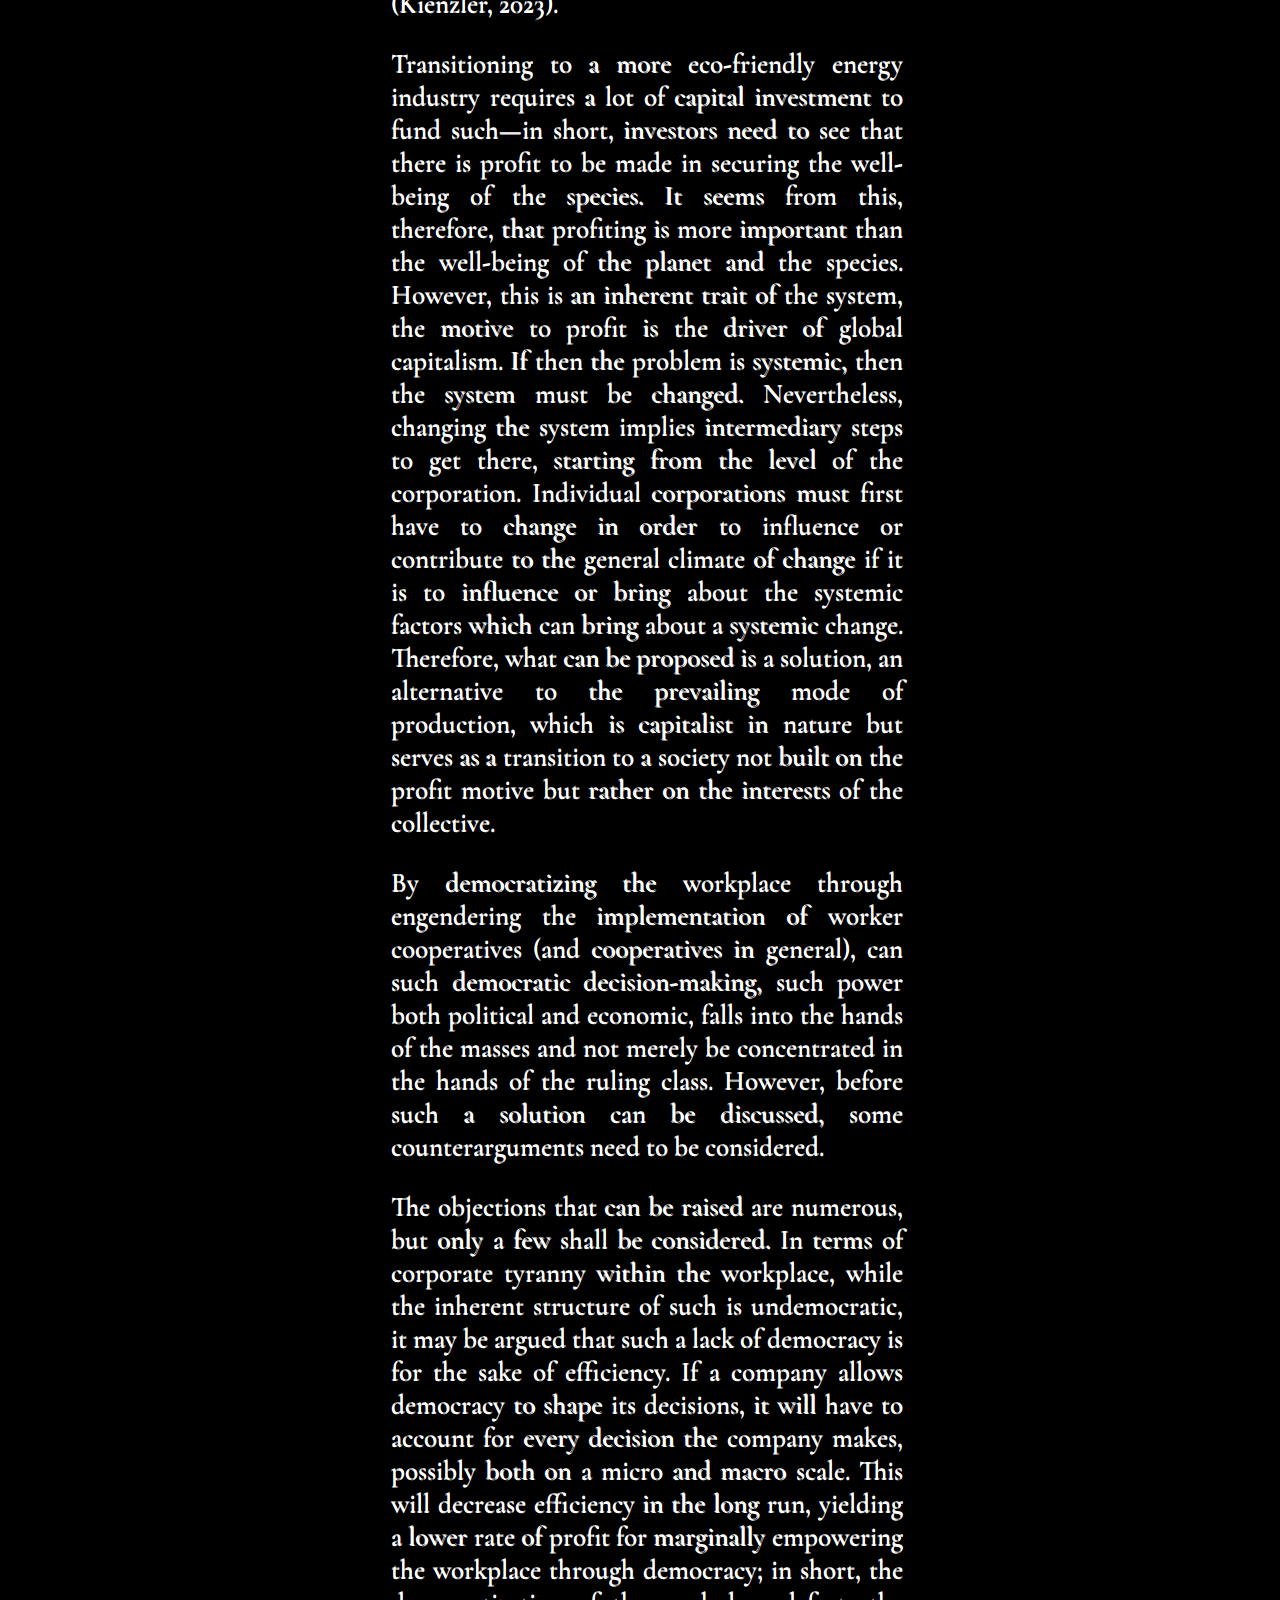
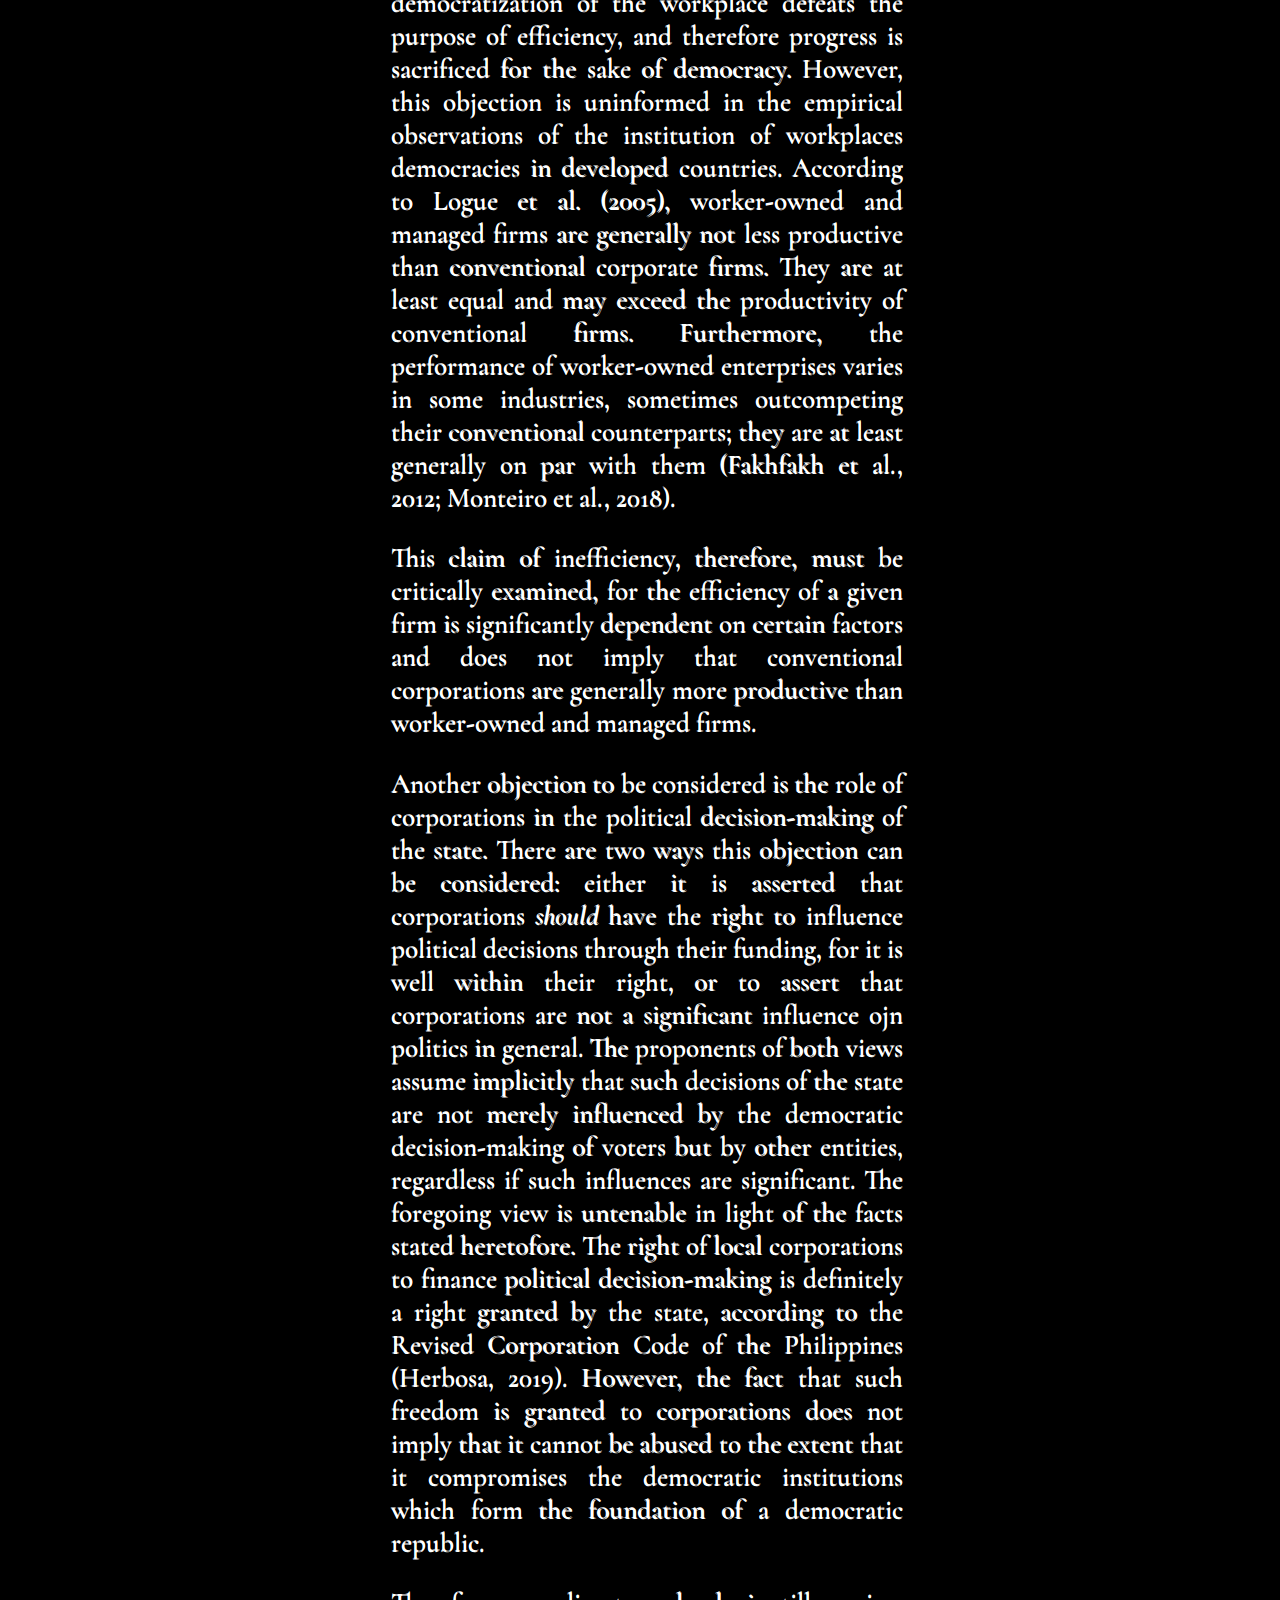
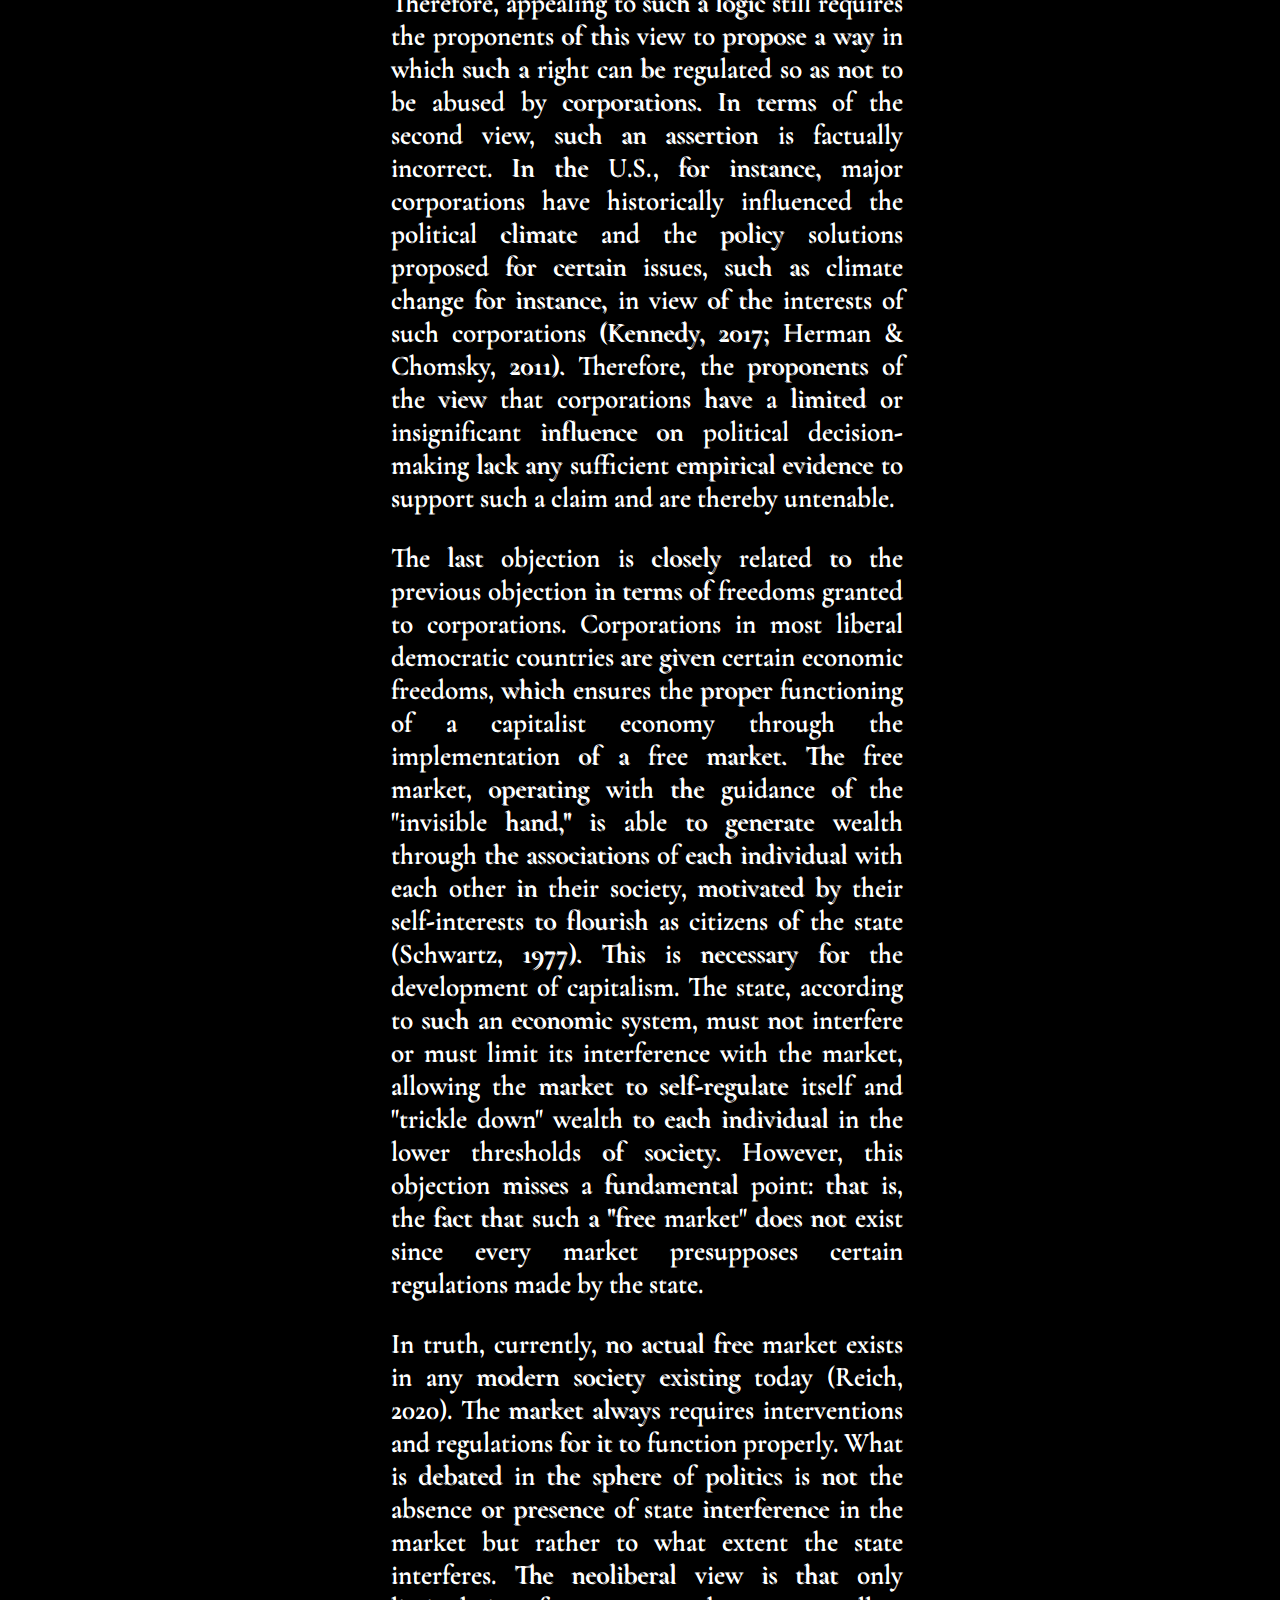
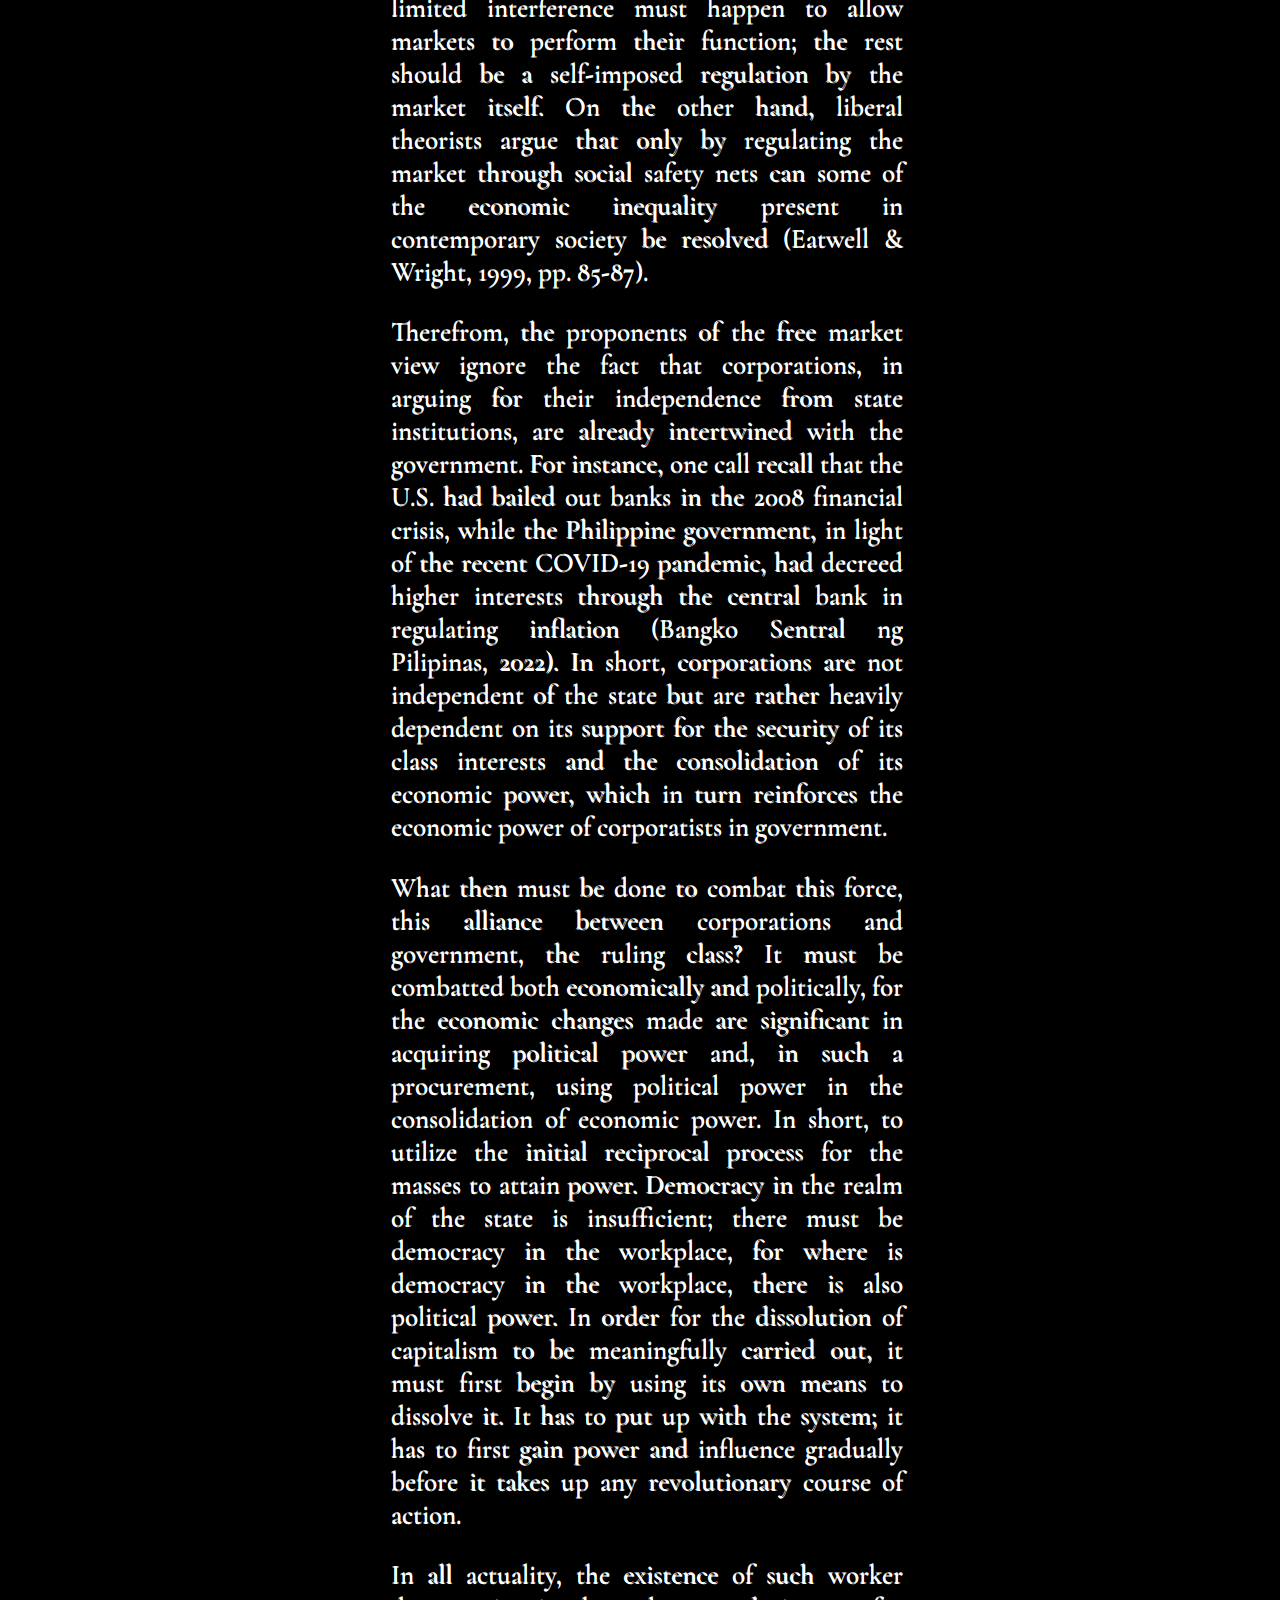
==== commit 340187cd: "Edit index.html, main.html, and styles.css" ====
--- a/main.html
+++ b/main.html
@@ -6,106 +6,179 @@
   <meta name="author" content="Neo Smith">
   <meta name="description" content="The Cathedral by Neo Smith">
   <title>The Anatomy of a Corporatocracy</title>
-  <link rel="icon" href="./img/favicon-placeholder.svg"image/x-icon">
+  <link rel="icon" href="./img/favicon-p.svg"image/x-icon">
   <link href="https://fonts.googleapis.com/css2?family=Cinzel&display=swap" rel="stylesheet"> 
   <script href="index.js"></script>
   <link rel="stylesheet" href="styles.css" type="text/css">
 </head>
+
 <body>
-  
 
-<header>
+<header class="header-container">
 
-  <div class="top-bar-container">
+  <nav class="navbar">
+    <img src="./img/favicon-p.svg" alt="logo" class="logo" width="45" height="40">
 
-    <nav class="primary-nav">
+    <ul class="header-links">
+      <li><a href="index.html">HOME</a></li>
+      <li><a href="#about">ABOUT</a></li>
+      <li><a href="#canon">THE CANON</a></li>
+      <li><a href="main.html">THE ANATOMY OF A CORPORATOCRACY</a></li>
+    </ul>
 
-        <h1>
-
-          <a href="#">
-
-            <img src="./img/favicon-p.svg" class="logo" width="45" height="45">
-            
-          </a>
-
-        </h1>
-
-    <div class="toggle-menu">
-      
-      <button class="togglebtn">i
-        <i></i>
-      </button>
-
-      <ul>
-
-        <li class="menu-page">
-
-          <a href="./index.html"data-close>Home</a>
-
-        </li>
-        
-        <li class="menu-page">
-
-          <a href="/#abouts" data-close>About</a>
-
-        </li>
-
-        <li class="menu-page">
-
-          <a href="/#canon" data-close>The Canon</a>
-
-        </li>
-
-        <li class="menu-page">
-
-          <a href="./main.html" data-close>The Anatomy of a Corporatocracy</a>
-
-        </li>
-     
-
-      </ul>
-
-    </div>
-
-    </nav>
-
-  </div>
+  </nav>
 
 </header>
 
 <main>
 
-  <div class="topic-title">
-    <h1 class="title-1"> $ The Anatomy of a Coroptocracy</h1>
-      <h2 class="subtitle-1">By Neo Smith <> #1: 06/14/2023
-      </h2>
-  </div>
-
-  <section>
-
-    <div class="par-container">
+  <div class="entry-1" id="entry-1">
+    <h1>$ THE ANATOMY OF A CORPORATOCRACY</h1>
+    <span class="subtitle"></em>BY N.S <> #1 06/14/2023</em></span>
       <p>
-        Corporatocracy is defined as a socioeconomic and political system characterized by the rule of private corporations (Oxford Dictionary, 2012). Such a system entails the capitalist mode of production and, along with it, the persistence of the profit motive. The definition here given shall inform the various senses in which the term "corporate tyranny" is used. The first use of the term relates to tyranny in the political, economic, and social realms—in short, a corporatocracy. Another sense in which the word is used refers to the tyranny in the workplace, a tyranny of the interests of the employers and shareholders ( e.g., the executive department), in stark opposition to the interests of the employees on the lower end of the company. 
+        Corporatocracy is defined as a socioeconomic and political system characterized by the rule of private corporations (Oxford Dictionary, 2012). Such a system entails the capitalist mode of production and, along with it, the persistence of the profit motive. The definition here given shall inform the various senses in which the term <em>corporate tyranny</em> is used. The first use of the term relates to tyranny in the political, economic, and social realms—in short, a corporatocracy. Another sense in which the word is used refers to the <em>tyranny in the workplace</em>, a tyranny of the interests of the employers and shareholders ( e.g., the executive department), in stark opposition to the interests of the employees at the bottom.
+      </p>>
+      <p>
+        The following post shall elucidate the meaning hitherto implied by such terms, that the tyranny of corporations within its legal borders and its influence in the realm of political decision-making is a natural consequence of the predominant capitalist mode of production. The post shall argue that while the interests of the workers and the corporate elite are in conflict with one another, as evidenced by the structure of modern corporations, such a relationship is reinforced by the consolidation of economic power through the procurement of political power in government; nevertheless,  only by gradually adopting a model of worker democracy through worker cooperatives can such tyranny be reduced
       </p>
-    </div>
-
-    <div class="par-container">
-      
-      <p>The following post shall elucidate the meaning hitherto implied by such terms, that the tyranny of corporations within its legal borders and its influence in the realm of political decision-making is a natural consequence of the predominant capitalist mode of production. The paper shall argue that while the interests of the workers and the corporate elite are in conflict with one another, as evidenced by the structure of modern corporations, such a relationship is reinforced by the consolidation of economic power through the procurement of political power in government; nevertheless,  only by gradually adopting a model of worker democracy through worker cooperatives can such tyranny be reduced.
-      </p>
-
-    </div>
-    
-    <div class="par-container">
 
       <p>
         In discussing corporate tyranny in both senses of the term, what is important to consider is the driving force behind such. The tyranny within the workplace and the tyranny affected by private corporations in the public sphere are the explicit manifestations of the profit motive inherent to capitalism. The profit motive is the motive of any entity in society, whether it be a businessman, consumer, or blue-collar worker, to benefit from the fruits of their labor (Schwartz, 1977). However, the term more commonly refers to its corporate context, that is, the motive that encouraged corporations to maximize their profits with a view to their shareholders' interests and to minimize any costs incurred (such as labor) by any means necessary. Thus, the profit motive is what motivates the current global economic system and is an important factor in influencing the manifestation of political tyranny from within the confines of a corporation to society as a whole.
       </p>
-      
-    </div>
 
-  </section> 
+      <p> Beginning with the discussion of corporate tyranny in the workplace, what must be stressed of great importance is the relationship between employer and employee. What is often discussed in detail is the inherent conflict of interest that resides in both the employer and the employee (Ashwin, 2003). The worker works for a given wage, usually to gain their means of subsistence. On the other, the employer (in the form of the business owner or perhaps a managerial class) works to extract profit from the business while also considering the investments of the respective shareholders, which possess a stake in the company. In capitalism, the very crude form in which this typically manifests is the neglect of the employer with regard to the interest of his employee. He cares for the interest of his workers in so far as such a concern is related to how much profit such an interaction can yield. In this sense, the worker is rendered a mere tool of production, for their well-being is only satisfied to such an extent that the worker can return the next day and yield profit for the business. The worker has no choice: they will have to work, or they risk instability in applying for other jobs in the same market or others. Thus, this fundamental conflict of interest persists.
+      </p>
+
+      <p> 
+        The worker, the employed, in this sense, becomes a mere appendage to the business, a tool to be employed in the production process. Even if democracy exists in the political realm, the workplace (in the traditional structure of corporations) has no democracy, or if it does have democracy, it is, at any rate, a democracy limited by the mere existence of the shareholders and the board of directors. In a typical corporation,  shareholders who have a stake in the company elect a board of directors, a group of individuals who has power in terms of decision-making, and in electing a Chief Executive Officer (CEO) (Robert et al., 2011). The shareholders, those who wish to profit, ultimately have the power to decide or influence certain decisions made about the corporation, whether in terms of company reputation, policy, downsizing, financial decisions, corporate restructuring, and future business endeavors, with little or no regard for the insights of the employees who are employed to carry out their respective positions, in strict observance with company policies (Wolff, 2012, p.74).
+      </p>
+
+      <p>
+        Even if such power is distributed somewhat through the managerial positions, which manage the lower end of the corporation, it cannot be said that the corporation is any more democratic. The presence of such managers does not dilute power from its concentration but merely serves to obfuscate the relationship between the executive leaders on the top and the employees at the bottom. In view of this, a typical corporation can be considered undemocratic. From this, it follows that a corporation can be considered a tyranny, power is centered on one person (CEO), or it can be considered an aristocracy, power being concentrated among a few. Regardless of what name to call such, it all remains the same; the fact that such a corporation lacks any democratic input from its employees in its decision-making would make such decisions that pose risks to the financial and sometimes medical well-being of its employees so long as it maximizes whatever profit may be yielded (Wolff, 20120, p.77).
+      </p>
+
+      <p>Moving towards the second sense in which the term corporate tyranny refers, what is important here is the explicit influence (and, therefore, power) exerted by private corporations in political decision-making. Such influence shape how legislation is passed, legislation which is conducive or at least harmless to the interests of private corporations. In the Philippines, for instance, since 2019, local corporations have been able to donate to a political candidate, party, or for any partisan purpose:
+      </p>
+     
+      <p class="indent">
+        "To make reasonable donations, including those for the public welfare, or for hospital charitable, cultural, scientific, civic, or similar purposes: Provided, That no foreign corporation shall give donations in aid of any political party or candidate or for purposes of partisan political activity;" (Herbosa, 2019; emphasis added) 
+      </p> 
+
+      <p>
+        Such freedoms afforded to corporations bridge the gap between economic power and political power, with the latter reinforcing the former. The law stated may have thus been already taken advantage of in the recent elections last May 2022, with candidates such as Ferdinand Marcos Jr. spending about P623,230,176.68 in campaign expenses, being sourced from a variety of sources (Mercado, 2022). The power of corporations, which was previously reasoned to have an undemocratic or limited democratic structure, extends to the political realm, wherein decisions concerning the state are deliberated. Here, the paper goes a step further: it argues that corporate power, in the form of capital, manifests in the social and political realm through corporate grants, monetary lending, propaganda through the mass media—in short, lobbying (Hermann & Chomksy, 2011; Drutman, 2015).
+      </p>
+
+      <p>
+        If then corporations have their own particular interests (that is, in transforming capital into more capital), interests which may coincide with the interests of certain political entities, it follows that they will use some of their means to aid such entities in attaining political power such that, once elected into a position of power, political power may be utilized to reinforce the economic power of the lobbying corporation. One can recall, for instance, when the U.S., following the financial crisis of 2008, had financially accounted for the failure of the banks, using taxpayer money in what was historically known as a "bailout." The U.S. not only gives power to such corporations but aids them in their own failure, for it believes that the fundamental economic alliance between capitalist enterprises reinforces the political hegemony of the ruling class. What follows therefrom is a reciprocal process; greater economic power can translate to political power and vice versa, or as Engels (2010) succinctly puts it:
+      </p>
+
+      <p class="indent">
+        "Wealth here employs its power indirectly, but all the more surely. It does this in two ways: by plain corruption of officials, of which America is the classic example, and by an alliance between the government and the stock exchange, which is effected all the more easily the higher the state debt mounts and the more the joint-stock companies concentrate in their hands not only transport but also production itself, and themselves have their own center in the stock exchange."
+      </p>
+
+      <p>
+        Resulting from such tyranny, both within the workplace and the power resulting from a tyranny that extends to the political realm, are certain effects which, if not regulated by the state, will inevitably yield consequences unfavorable to the interests of society as a whole. If corporations, which are largely unaccounted for as a result of the neoliberal injunction of deregulation, will commit to any internal decisions with a view to profit, any consequence resulting therefrom is of no consequence unless it affects their rate of profit. It has long been an obvious trait of businesses that the only reason they are concerned with provisions concerning inclusiveness, for instance, or with mitigating climate change, is because such an explicit stance taken creates a brand image that is favorable to the prevailing political context in which businesses are largely situated. In short, caring about such issues yield more profit or makes sure that companies appeal to their target consumer base. If corporations, who have power both within such structures and outside, pursue such a motive to its logical extreme, consequences such as climate change, for instance, may exacerbate.
+      </p>
+
+      <p>
+        Major contributors to climate change, according to CDP (2017), are 100 active fossil fuel companies, which are linked to 71% of greenhouse gas emissions since 1988. These companies are, historically speaking, a product of the neoliberal economic policies which have deregulated companies, including fossil fuel enterprises (Lukacs, 2017; Monbiot, 2016; Carrington, 2017). If climate change is a very serious issue, one that threatens the very existence of the human species, as indeed everyone already knows, then it is of the utmost importance to tackle it earnestly and do everything that can be done to ameliorate it. 
+      </p>
+
+      <p>
+        The solution seems clear: deal with the companies that are contributing to climate change in a significant way, such as fossil fuel companies, and expedite the transition to renewable energy. However, such a solution, at any rate, is simply impossible to be fully realized, not only because governments around the world are currently "bailing out" such companies but also because the companies themselves have influence in political decision-making to secure themselves their rigid position in the class hierarchy. Guided by the profit motive, a radical change in how companies operate is going to be altered if such a change is profitable. Most of these solutions do not seem to be profitable, at least in the short term (Kienzler, 2023).
+      </p>
+
+      <p>
+        Transitioning to a more eco-friendly energy industry requires a lot of capital investment to fund such—in short, investors need to see that there is profit to be made in securing the well-being of the species. It seems from this, therefore, that profiting is more important than the well-being of the planet and the species. However, this is an inherent trait of the system, the motive to profit is the driver of global capitalism. If then the problem is systemic, then the system must be changed. Nevertheless, changing the system implies intermediary steps to get there, starting from the level of the corporation. Individual corporations must first have to change in order to influence or contribute to the general climate of change if it is to influence or bring about the systemic factors which can bring about a systemic change. Therefore, what can be proposed is a solution, an alternative to the prevailing mode of production, which is capitalist in nature but serves as a transition to a society not built on the profit motive but rather on the interests of the collective. 
+      </p>
+
+      <p>
+        By democratizing the workplace through engendering the implementation of worker cooperatives (and cooperatives in general), can such democratic decision-making, such power both political and economic, falls into the hands of the masses and not merely be concentrated in the hands of the ruling class. However, before such a solution can be discussed, some counterarguments need to be considered.
+      </p>
+
+      <p>
+        The objections that can be raised are numerous, but only a few shall be considered. In terms of corporate tyranny within the workplace, while the inherent structure of such is undemocratic, it may be argued that such a lack of democracy is for the sake of efficiency. If a company allows democracy to shape its decisions, it will have to account for every decision the company makes, possibly both on a micro and macro scale. This will decrease efficiency in the long run, yielding a lower rate of profit for marginally empowering the workplace through democracy; in short, the democratization of the workplace defeats the purpose of efficiency, and therefore progress is sacrificed for the sake of democracy. However, this objection is uninformed in the empirical observations of the institution of workplaces democracies in developed countries. According to Logue et al. (2005), worker-owned and managed firms are generally not less productive than conventional corporate firms. They are at least equal and may exceed the productivity of conventional firms. Furthermore, the performance of worker-owned enterprises varies in some industries, sometimes outcompeting their conventional counterparts; they are at least generally on par with them (Fakhfakh et al., 2012; Monteiro et al., 2018). 
+      </p>
+
+      <p>
+        This claim of inefficiency, therefore, must be critically examined, for the efficiency of a given firm is significantly dependent on certain factors and does not imply that conventional corporations are generally more productive than worker-owned and managed firms.
+      </p>
+
+      <p>
+        Another objection to be considered is the role of corporations in the political decision-making of the state. There are two ways this objection can be considered: either it is asserted that corporations <em>should</em> have the right to influence political decisions through their funding, for it is well within their right, or to assert that corporations are not a significant influence ojn politics in general. The proponents of both views assume implicitly that such decisions of the state are not merely influenced by the democratic decision-making of voters but by other entities, regardless if such influences are significant. The foregoing view is untenable in light of the facts stated heretofore. The right of local corporations to finance political decision-making is definitely a right granted by the state, according to the Revised Corporation Code of the Philippines (Herbosa, 2019). However, the fact that such freedom is granted to corporations does not imply that it cannot be abused to the extent that it compromises the democratic institutions which form the foundation of a democratic republic. 
+      </p>
+
+      <p>
+        Therefore, appealing to such a logic still requires the proponents of this view to propose a way in which such a right can be regulated so as not to be abused by corporations. In terms of the second view, such an assertion is factually incorrect. In the U.S., for instance, major corporations have historically influenced the political climate and the policy solutions proposed for certain issues, such as climate change for instance, in view of the interests of such corporations (Kennedy, 2017; Herman & Chomsky, 2011). Therefore, the proponents of the view that corporations have a limited or insignificant influence on political decision-making lack any sufficient empirical evidence to support such a claim and are thereby untenable.
+      </p>
+
+      <p>
+        The last objection is closely related to the previous objection in terms of freedoms granted to corporations. Corporations in most liberal democratic countries are given certain economic freedoms, which ensures the proper functioning of a capitalist economy through the implementation of a free market. The free market, operating with the guidance of the "invisible hand," is able to generate wealth through the associations of each individual with each other in their society, motivated by their self-interests to flourish as citizens of the state (Schwartz, 1977). This is necessary for the development of capitalism. The state, according to such an economic system, must not interfere or must limit its interference with the market, allowing the market to self-regulate itself and "trickle down" wealth to each individual in the lower thresholds of society. However, this objection misses a fundamental point: that is, the fact that such a "free market" does not exist since every market presupposes certain regulations made by the state. 
+      </p>
+
+      <p>
+        In truth, currently, no actual free market exists in any modern society existing today (Reich, 2020). The market always requires interventions and regulations for it to function properly. What is debated in the sphere of politics is not the absence or presence of state interference in the market but rather to what extent the state interferes. The neoliberal view is that only limited interference must happen to allow markets to perform their function; the rest should be a self-imposed regulation by the market itself. On the other hand, liberal theorists argue that only by regulating the market through social safety nets can some of the economic inequality present in contemporary society be resolved (Eatwell & Wright, 1999, pp. 85-87).
+      </p>
+
+      <p>
+        Therefrom, the proponents of the free market view ignore the fact that corporations, in arguing for their independence from state institutions, are already intertwined with the government. For instance, one call recall that the U.S. had bailed out banks in the 2008 financial crisis, while the Philippine government, in light of the recent COVID-19 pandemic, had decreed higher interests through the central bank in regulating inflation (Bangko Sentral ng Pilipinas, 2022). In short, corporations are not independent of the state but are rather heavily dependent on its support for the security of its class interests and the consolidation of its economic power, which in turn reinforces the economic power of corporatists in government.
+      </p>
+
+      <p>
+        What then must be done to combat this force, this alliance between corporations and government, the ruling class? It must be combatted both economically and politically, for the economic changes made are significant in acquiring political power and, in such a procurement, using political power in the consolidation of economic power. In short, to utilize the initial reciprocal process for the masses to attain power. Democracy in the realm of the state is insufficient; there must be democracy in the workplace, for where is democracy in the workplace, there is also political power. In order for the dissolution of capitalism to be meaningfully carried out, it must first begin by using its own means to dissolve it. It has to put up with the system; it has to first gain power and influence gradually before it takes up any revolutionary course of action. 
+      </p>
+
+      <p>
+        In all actuality, the existence of such worker democracies is themselves revolutionary, for they wield revolutionary potential in transferring power from undemocratic corporate entities to worker-owned enterprises, resulting in the co-opting of political and economic power in the hands of the workers, the proletariat. However, it must first be understood what is meant in defining a worker cooperative.
+      </p>
+
+      <p>
+        A worker cooperative, distinct from other cooperative firms, is a cooperative that is owned and managed by its workers (Hansen et al., 1997). To what extent the workers own and manage the cooperative depends on each particular cooperative, with varying degrees of differences between such. Some worker cooperatives will have all their workers own the firm but elect a board to deliberate decisions concerning the firm. At the same time, others will have full worker control over everything. In terms of ownership, either workers own all or workers own the majority while having some external shoulders that do not have any controlling shares, meaning that control is still within the hands of the workers. The principle here is so long as one is a worker in the firm, each will have the power to vote on decisions concerning the business. This type of cooperative is distinct from other cooperatives, such as consumer and producer cooperatives.
+      </p>
+
+      <p>
+        In the Philippines, a prevalent coop is a credit union, which are banks that are owned by its members and are generally not for profit. The aim of all cooperatives is the satisfaction of the mutual needs of its members. Of course, cooperatives aim to profit from their enterprise since they operate under the capitalist mode of production. However, the profit motive is not the overarching motive in the business but the satisfaction of the interests of all. Since workers have democracy,  even if they pursue the motive to profit, such a profit yielded concerning how it is distributed can be deliberated by the workers. This means that workers have a say, have power in the decisions made by the company and in the distribution of their profits. In this sense, a worker cooperative tends to have less inequality within firms (Burdin, 2015). 
+      </p>
+
+      <p>
+        From this, it follows that more democracy in the workplace implies that workers tend less likely to leave voluntarily, put in more effort, and have increased trust levels (Blasi et al., 2016; Frohlich et al., 1998; Mellizo et al., 2014; Sabatini et al., 2014). Furthermore, as has already been stated, worker cooperatives have similar levels of productivity to conventional firms (Fakhfakh et al., 2011; Monteiro Straume, 2018). All these are benefits of worker cooperatives and seem to be in defiance of the prevailing mode of production since the prime motive is not merely to profit but to profit in view of satisfying the interests of each member of the cooperative.
+      </p>
+
+      <p>
+        Though worker cooperatives still are a minority, when compared with large transnational corporations, they pose as an alternative to the traditional corporate structure. By introducing such a democratic corporate structure, workers within the firm can have a say in how the business is run, and thereby decrease not only their alienation from the product of their labor but also their exploitation, for in granting them democratic control, they have a vote in regulating all aspects of their working conditions. Thus, the rate of exploitation, compared to traditional corporations, is much lower. This ought to be the future of capitalism, a transitionary state which bridges the capitalist mode of production, with a regulated market, to the principles of socialism outlined by Marx and theorists after him. It is a step toward the abolition of private property, the commodity form, social classes, and the state itself.
+      </p>
+
+      <p>
+        However, one objection may arise: if the profit motive remains, is not such a firm bourgeois? If workers own it, is the risk that from the ranks of the workers, corporate tyrants emerge, thereby devolving back into a corporation? That is, at any rate, an important objection to consider. However, it is a problem that is not inherent in the structure of worker cooperatives themselves but in the prevailing policies which surround its formation. This can be mitigated. If the reader accepts the arguments made hitherto concerning the interdependence between economic and political power, then they may recognize the succeeding argument: that as workers attain democracy in their own respective workplaces, and such firms multiply, they gain power in the economic realm, which they, in turn, inevitable transform into political power through their own capital. 
+      </p>
+
+      <p>
+        They then use such power to make it easier for worker cooperatives to form and harder for such firms to devolve into tyrannical corporations, for as long as political power guarantees economic power, such a structure, if it is the will of the workers, could remain without retaining the decadent corporate structure. Marx (1987; 2000, 2010) was correct in stating that:
+      </p>
+
+      <p class="indent">
+        "The essential conditions for the existence and for the sway of the bourgeois class is the formation and augmentation of capital; the condition for capital is wage-labor. Wage labor rests exclusively on competition between the laborers. The advance of industry, whose involuntary promoter is the bourgeoisie, replaces the isolation of the laborers, due to competition, by the revolutionary combination, due to association. The development of Modern Industry, therefore, cuts from under its feet the very foundation on which the bourgeoisie produces and appropriates products. What the bourgeoisie, therefore, produces, above all, are its own grave-diggers. Its fall and the victory of the proletariat are equally inevitable."
+      </p>
+
+      <p>
+        Only in the formation of such sectors, such territories of democracy, can the proletariat gain the power to which they can transform, wielding the means of capitalism, to acquire political power to secure more capital. This they use for revolutionary purposes: in this sense, they effectively use the means of capitalism to destroy it. Capitalism contains within it the seeds of its dissolution. It is only when one begins to wonder at the specter of a world to come, can such action be fueled amidst the ambiguity of social life. 
+      </p>
+
+      <p>
+        Through participation in the democratic process, attaining rights gradually but slowly, and the consolidation of the gradual development of cooperatives in all respects, including worker-owned and controlled firms, can the prospect for an emancipated future be realized, and thus struggle in this sphere is to use the virile drive of capitalism against itself. In starting to discuss such issues, in the realm of culture, the struggle may have already thus started. Thus, the task of politics must now be to show that the present is but a chain in continual motion, that the present is but a transient state, and in positing a possibility, to affirm its attainability through the contingency of the future.
+      </p>
+
+    <p><strong>Bibliography:</strong></p>
+    
+  </div>
+
 </main>
+
+<footer>
+  <div>
+    <em>THE CATHEDRAL</em> Copyright &copy; 2023 by Neo Smith.
+  </div>
+</footer>
 
 </body>
 
--- a/styles.css
+++ b/styles.css
@@ -7,79 +7,395 @@
 }
 
 body {
-  background-color: #000;
-  color: #fff;
   font-family: 'Cormorant', sans-serif;
-  text-transform: initial;;
-  text-decoration: #fff;
+  background-color:#000; 
+  text-align: center;
+}
+
+.header-container {
+  background-color: #fff;
+  display: flex;
+  flex-flow: column wrap;
+ /*  border: 1px solid black; */
+  width: 100%;
+  position: fixed;
+  top: 0;
+  z-index: 1;
+  overflow: hidden;
 }
 
 .logo {
+  display: flex;
+  flex-direction: row;
+  background-repeat: no-repeat;
   object-fit: cover;
-}
-
-.top-bar-container{
-  display: flex;
-  padding: 16px;
-  background-color: #fff;
-
-}
-
-.primary-nav {
-  display: flex;
-
-}
-
-.menu-page {
-  padding-right: 8px;
-}
-
-.main {
-  color: #fff;
-  justify-content: center;
-}
-
-.topic-title {
-  margin: 5rem;
-  font-size: 1.3rem;
-  width: 87%;
-  padding: 2rem 3rem 3rem 5rem;
+  /* border: 1px solid #000 */
+  overflow: hidden;
+  
+  
+}
+
+.navbar {
+  display: flex;
+  /* border: 1px solid green; */
+  align-items: baseline;
+  justify-content: space-between;
+  width: 95%;
+  margin: auto;
+  overflow: hidden;
+}
+
+.header-links {
+  display: flex;
+  flex-direction: row;
+  /* border: 1px solid red; */
+  list-style-type: none;
+  gap: 2rem;
+  width: 100%;
+  justify-content: center;
+  flex-flow: row wrap;
+  overflow: hidden;
+}
+
+.header-links li a {
+  color: #000;
+  text-decoration: none;
+  font-size: 20px;
+  font-weight: bold;
+  display: block;
+  overflow: hidden;
+  
+}
+
+@media all and (max-width: 649px){
+  .header-links li a {
+    font-size: 15px;
+  }
+  .logo {
+    height: 25px;
+    width: 30px;
+  }
+}
+
+@media all and (max-width: 490px){
+  .header-links li a {
+    font-size: 12px;
+    overflow: hidden;
+  }
+}
+
+@media all and (max-width: 280px){
+  .header-links {
+    display: none;
+  }
+  
+  
+}
+
+
+.header-links li a:hover {
+  color: #008F11;
+  text-decoration: underline;
+  background: #000;
+  
+}
+.header-links li a:active {
+  color: #008F11;
+  text-decoration: underline;
+  background: #000;
+  
+}
+.header-links li a:focus {
+  color: #008F11;
+  text-decoration: underline;
+  background: #000;
+}
+
+/* .header-links li a:visited {
+  color: #70ac77;
+  text-decoration: underline;
+} */
+
+main {
+  position: relative;
+  margin-bottom: 4em;
+}
+
+.intro {
+  display: flex;
+  flex-direction: column;
+  flex-flow: column wrap;
+  margin: auto;
+  margin-top: 4rem;
+  width: 100%;
+  min-height: 100vh;
+  /* border: 1px white solid;  */
+  justify-content: center;
+  align-items: center;
+  overflow: hidden;
+}
+
+.intro h1 {
+  display: flex;
+  flex-direction: column wrap;
+  font-weight: bolder;
+  font-size: 100px;
+  color: #fff;
+  /* border: 1px white solid;  */
+  width: 100%;
+  overflow: visible;
+  justify-content: center;
+  letter-spacing: 8px;
   text-align: center;
-  font-family: 'Cormorant', sans-serif;
-}
-
-
-
-
-.subtitle-1 {
-  font-size: 1.5rem;
-  
-}
-
-.par-container {
+}
+
+.intro p {
+  display: flex;
+  flex-flow: column wrap;
+  color: #FFF;
+  /* border: white 1px solid; */
+  width: 100%;
+  font-size: 80px;
+  letter-spacing: 5px;
+}
+
+.intro b {
+  display: flex;
+  color: #fff;
+  flex-flow: column wrap;
+  font-size: 50px;
+}
+
+
+@media all and (max-width: 649px){
+  .intro h1 {
+    font-size: 50px;
+  }
+  .intro p {
+    font-size: 30px;
+  }
+  .intro b {
+    font-size: 30px;
+  }
+}
+
+
+
+
+.about {
+  display: flex;
+  flex-flow: column wrap;
+  margin: auto;
+  margin-top: 1rem;
+  width: 100%;
+  min-height: 100vh;
+  /* border: 1px white solid;   */
+  justify-content: center;
+  align-items: center;
+
+}
+
+.about h2 {
+  display: flex;
+  flex-flow: row wrap;
+  font-weight: bolder;
+  font-size: 3em;
+  color: #fff;
+ /*  border: 1px white solid;  */
+  width: 100%;
+  letter-spacing: 5px;
+  position: relative;
+  align-items: center;
+  justify-content: center;
+  overflow: hidden;
+} 
+
+@media all and (max-width: 649px){
+  .about h2 {
+    font-size: 2.5em;
+  }
+}
+
+
+.about p {
+  display: block;
+  flex-flow: column wrap;
+  font-weight: bolder;
+  text-align: left;
+  color: #fff;
+  margin-top: 2em; 
+  /* border: 1px white solid;  */
+  width: 40%;
+  font-size: 1.7em;
+  text-align: justify;
+}  
+
+.about p a {
+  text-decoration: underline;
+  color: #fff;
+}  
+
+@media all and (max-width: 1000px){
+  .about p {
+  
+    width: 80%;
+  }
+}
+
+@media all and (max-width: 649px){
+  .about p {
+  
+    width: 95%;
+  }
+}
+
+
+
+.entry-1 {
   display: flex;
   flex-direction: column;
   justify-content: center;
   align-items: center;
-  padding: 0.1rem 36rem 1.5rem 36rem;
-  line-height: 1.5;
-  font-size: 21px;
-  color: #fff;
-  text-shadow: #fff 0px 0px 1px
-
-}
-
-.dir-quote {
-  padding-left: 40px;
-  padding-right: 20px;
-  color: #fff;
-}
-
-.references-1 {
-  margin-right: 36.5rem;
-  text-shadow: none;
-}
-
-.par-ref {
-  padding-left: 8rem;
-}+  width: 100%;
+  min-height: 100vh;
+  margin: auto;
+  margin: 1px green solid;
+  z-index: 1;
+}
+
+entry-1 h1 {
+  color: #FFF;
+  
+}
+
+.entry-1 {
+  display: flex;
+  flex-direction: column;
+  flex-flow: column wrap;
+  margin: auto;
+  margin-top: 4rem;
+  width: 100%;
+  min-height: 100vh;
+  /* border: 1px white solid;  */
+  justify-content: center;
+  align-items: center;
+  overflow: hidden;
+}
+
+.entry-1 h1 {
+  display: flex;
+  flex-direction: column wrap;
+  font-weight: bolder;
+  font-size: 3em;
+  color: #fff;
+  /* border: 1px white solid;  */
+  width: 85%;
+  overflow: visible;
+  justify-content: center;
+  letter-spacing: 8px;
+  text-align: center;
+  margin-top: 5em;
+  overflow: hidden;
+}
+
+ .entry-1 .subtitle {
+  display: flex;
+  flex-flow: column wrap;
+  color: #FFF;
+  /* border: white 1px solid; */
+   width: 85%;
+  font-size: 2.5em;
+  letter-spacing: 5px;
+  margin-bottom: 1em;
+  margin-top: 0.8em;
+  overflow: hidden;
+} 
+
+
+.entry-1 p {
+  display: block;
+  flex-flow: column wrap;
+  text-align: left;
+  font-weight: 550;
+  text-shadow: #ffffff 0.5px 0.5px 0.5px;
+  color: #ffffff;
+  margin-top: 1em; 
+  /* border: 1px white solid */;  
+  width: 40%;
+  font-size: 1.7em;
+  margin-left: 0.5em;
+  text-align: justify;
+}
+
+
+@media all and (max-width: 649px){
+  .entry-1 h1 {
+    font-size: 2.5em;
+  }
+}
+
+@media all and (max-width: 400px){
+  .entry-1 h1 {
+    font-size: 1.5em;
+  }
+
+}
+@media all and (max-width: 649px){
+  .entry-1 .subtitle {
+    font-size: 2em;
+  }
+}
+
+@media all and (max-width: 400px){
+  .entry-1 .subtitle {
+    font-size: 1.5em;
+  }
+}
+
+
+@media all and (max-width: 1000px) {
+  .entry-1 p {
+  
+    width: 80%;
+    text-align: center;
+    text-align: left;
+    text-align: justify
+  }
+}
+
+@media all and (max-width: 649px){
+  .entry-1 p {
+  
+    width: 80%;
+    text-align: center;
+    text-align: left;
+    text-align: justify;
+  }
+}
+
+.entry-1 .indent {
+  margin-left: 4em;
+  padding-right: 4em;
+  
+}
+
+.entry-1 p a {
+  text-decoration: underline;
+  color: #fff;
+}  
+
+footer {
+  display: flex;
+  flex-direction: column;
+  background-color: #FFF;
+  min-height:4vh;
+  max-width: 100%;
+  color: #000000; 
+  font-weight: bold;
+  z-index: 1;
+  font-size: 24px;
+}
+  
+footer div {
+  margin: auto;
+ }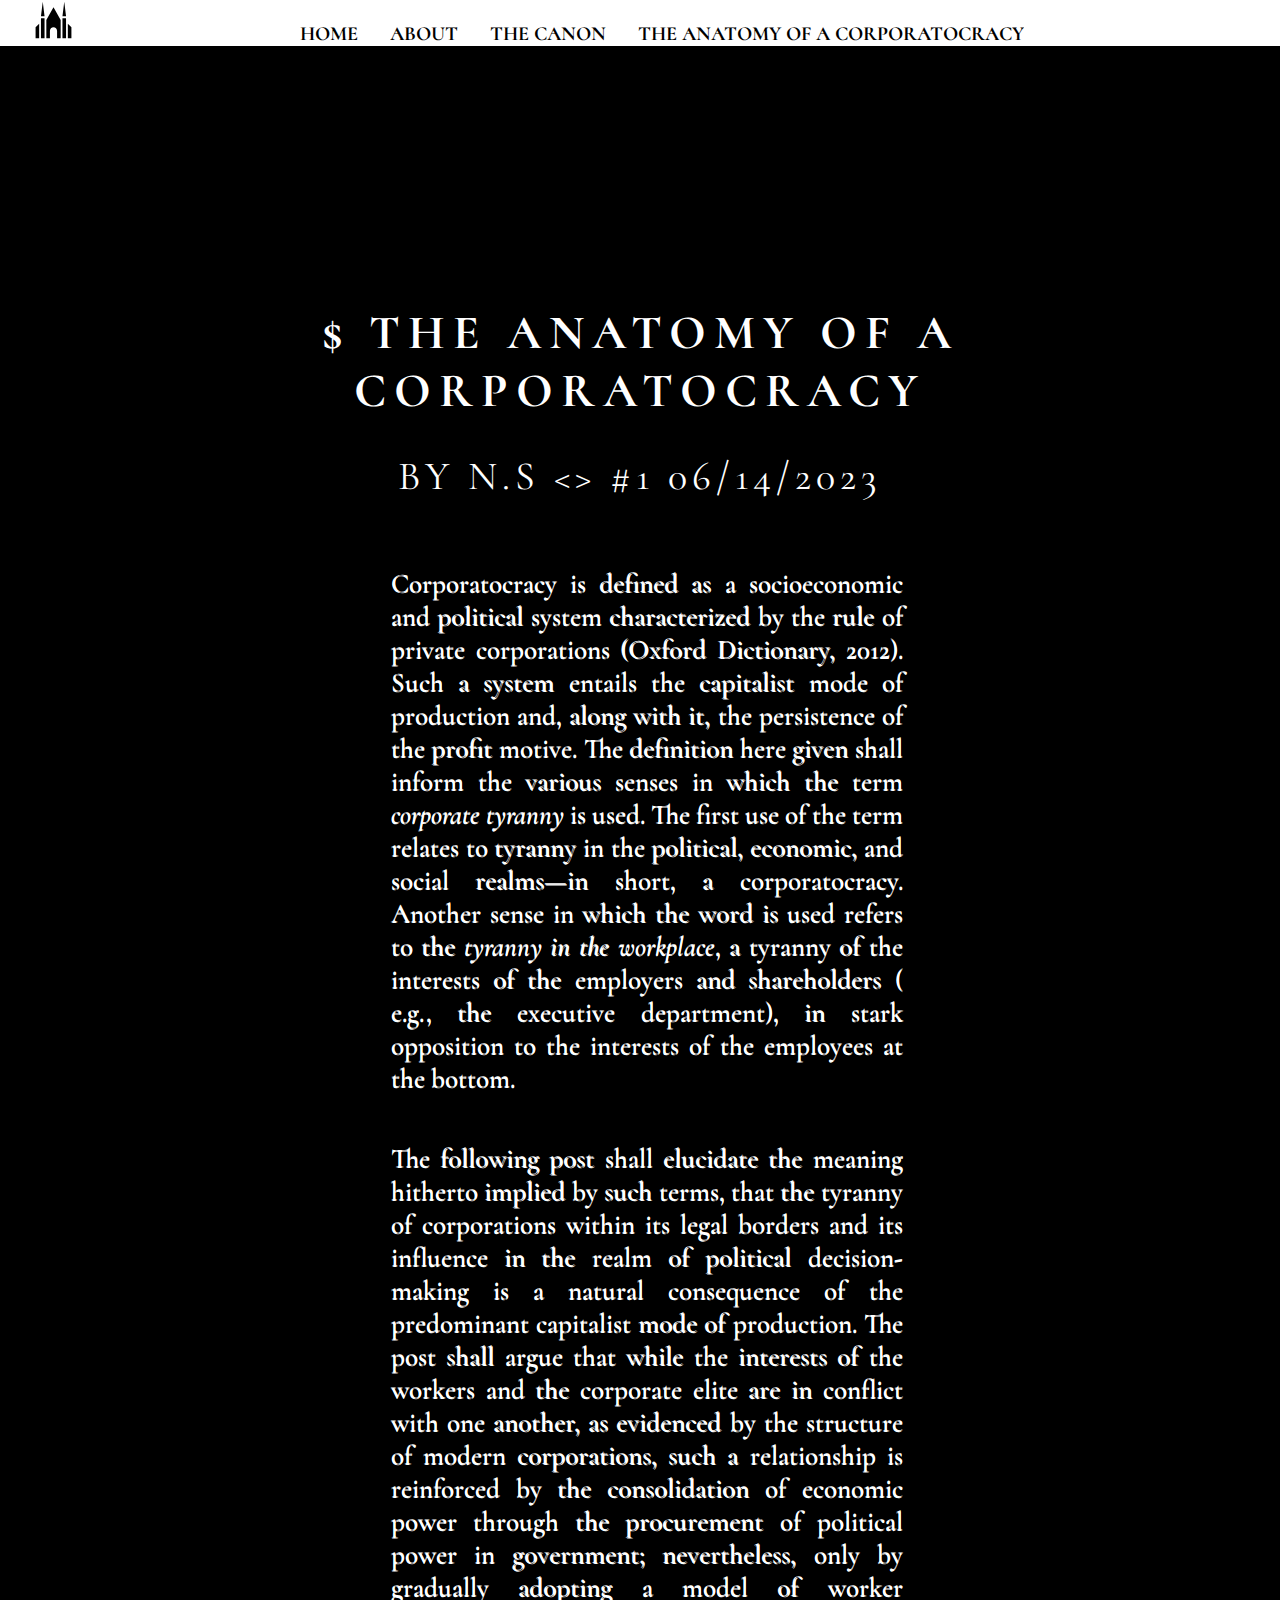
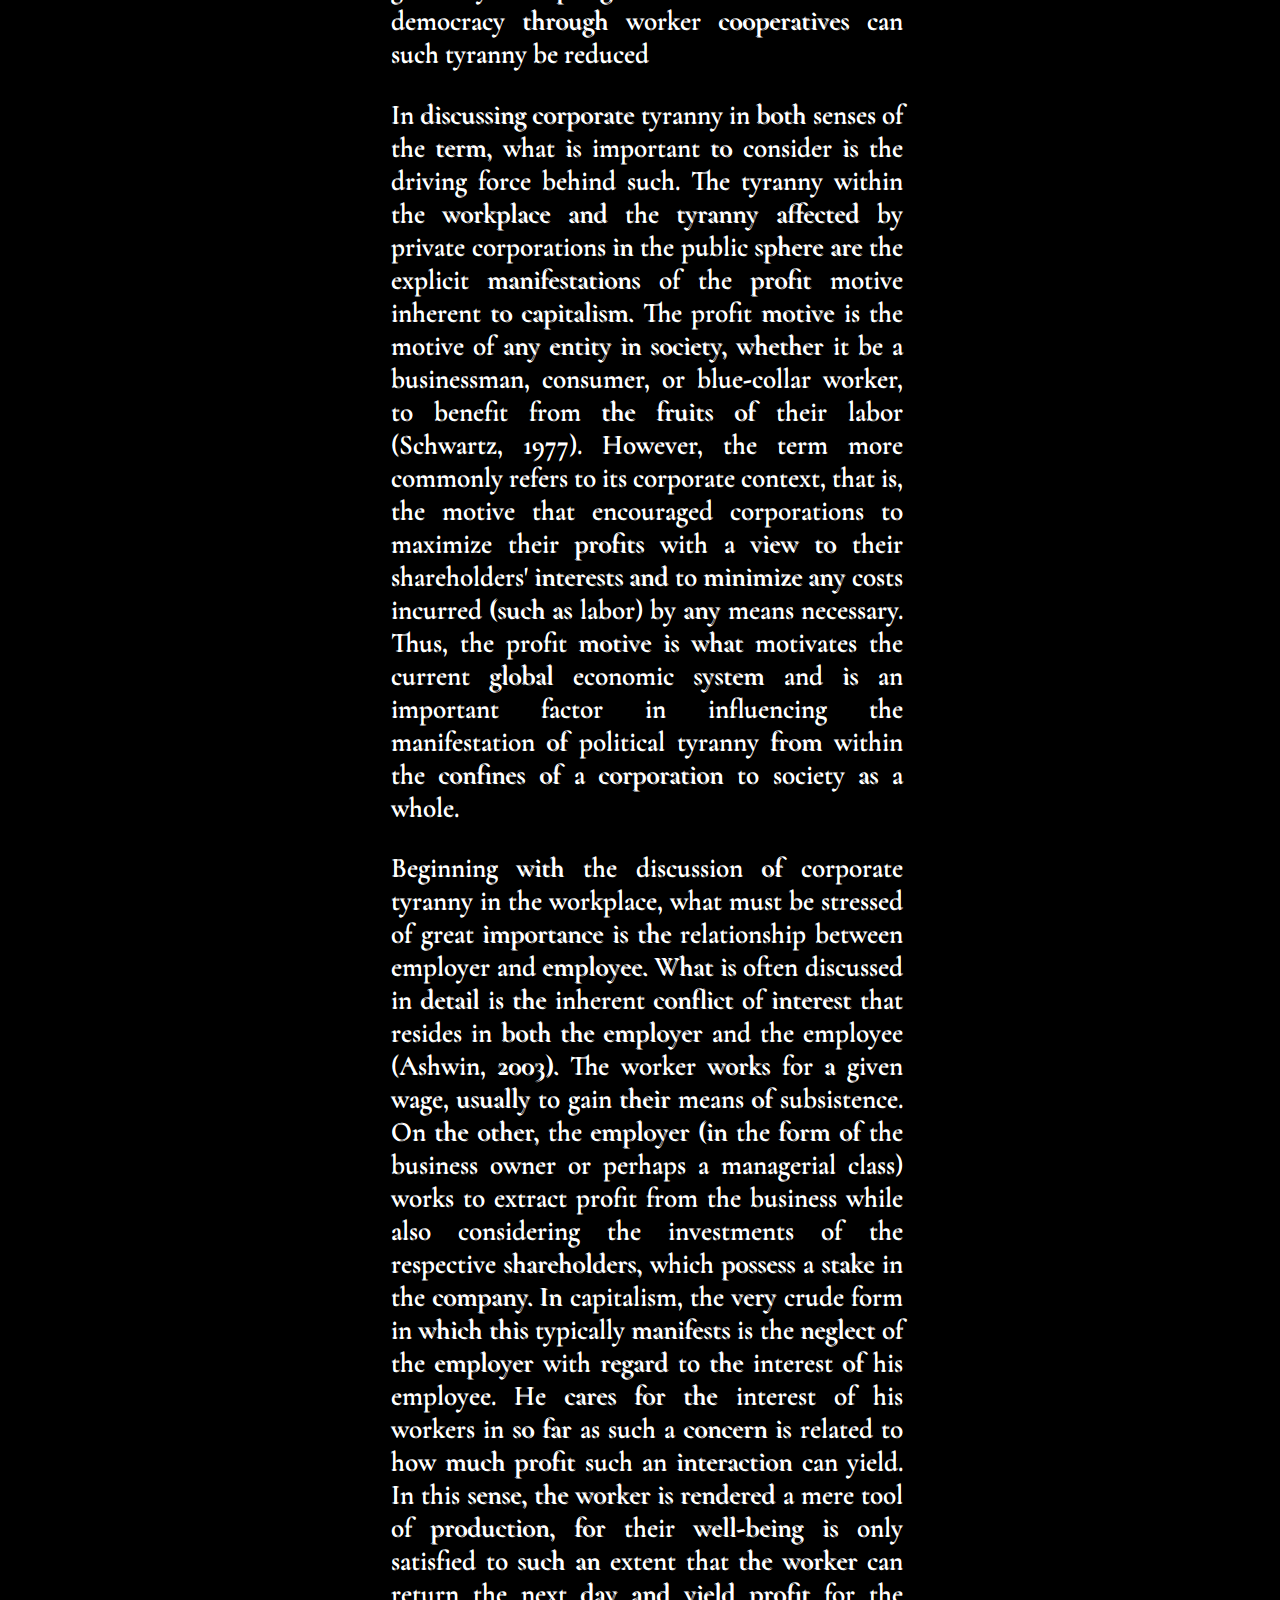
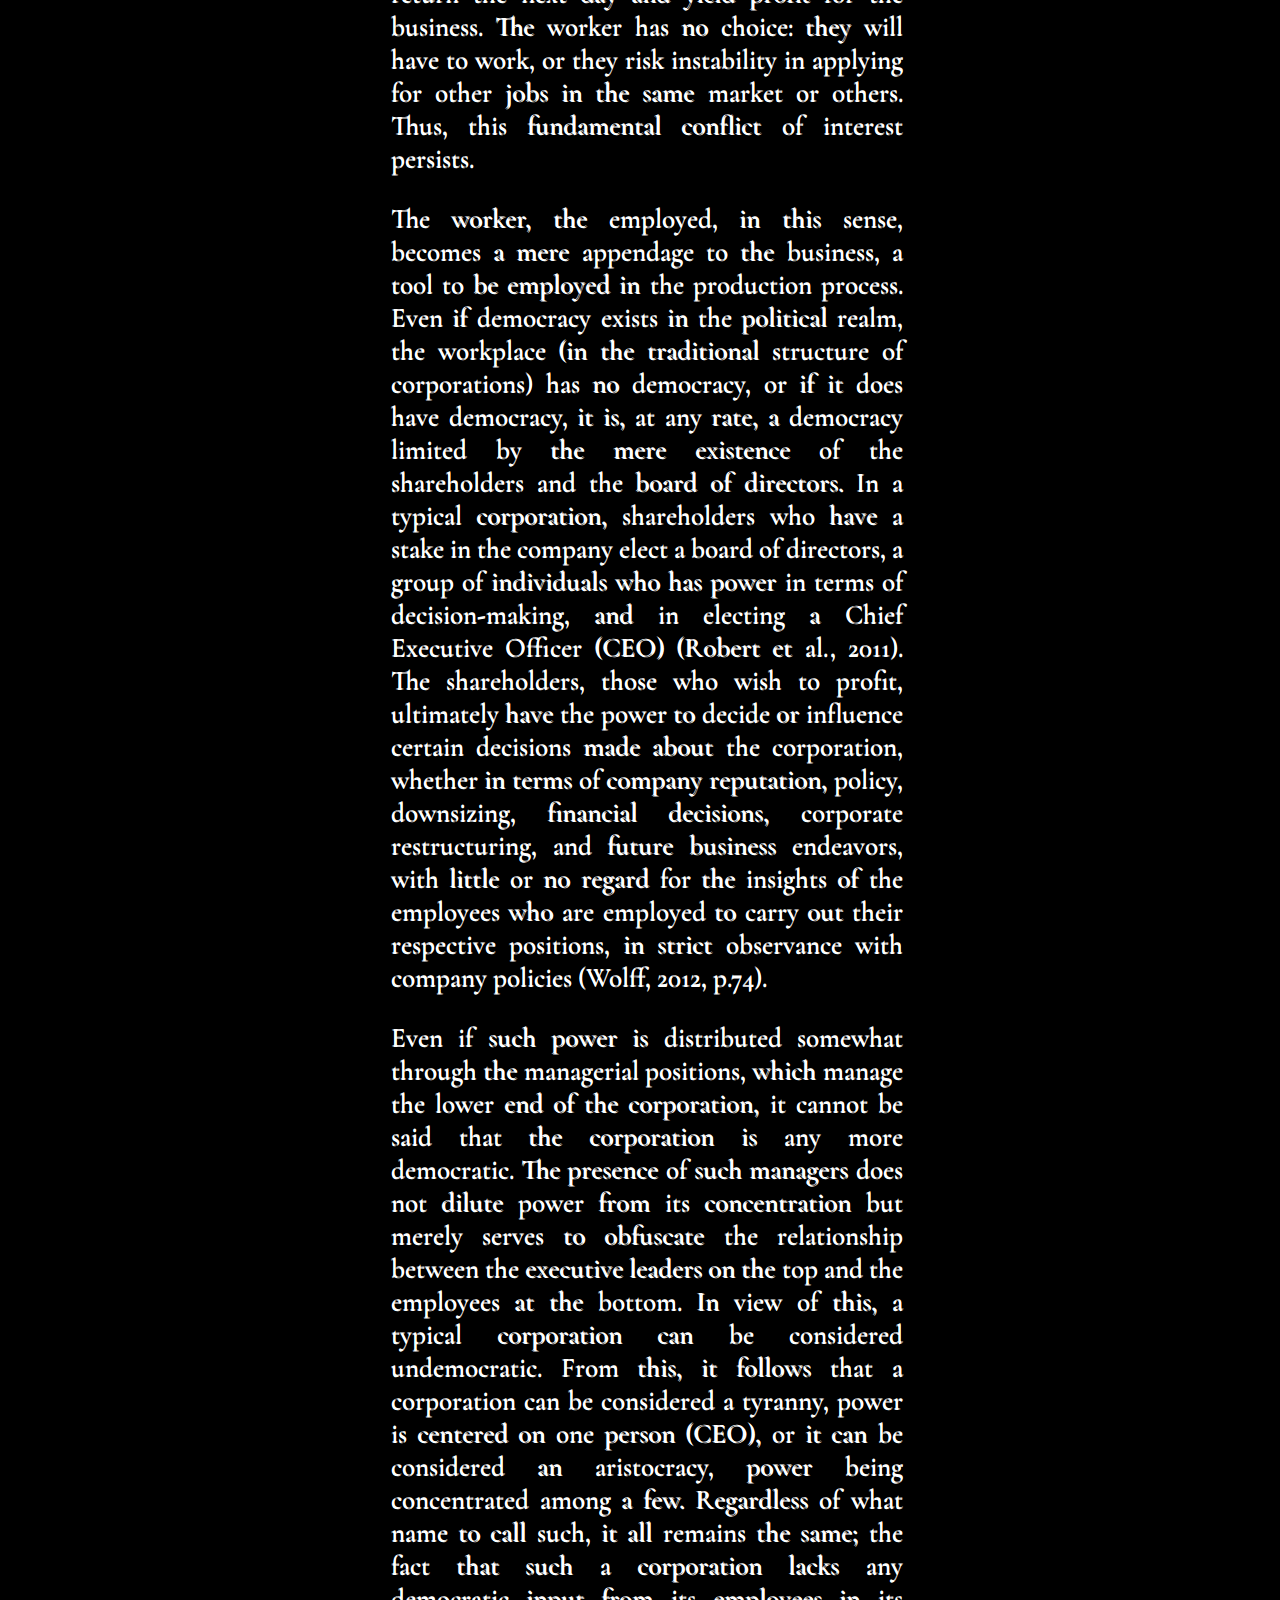
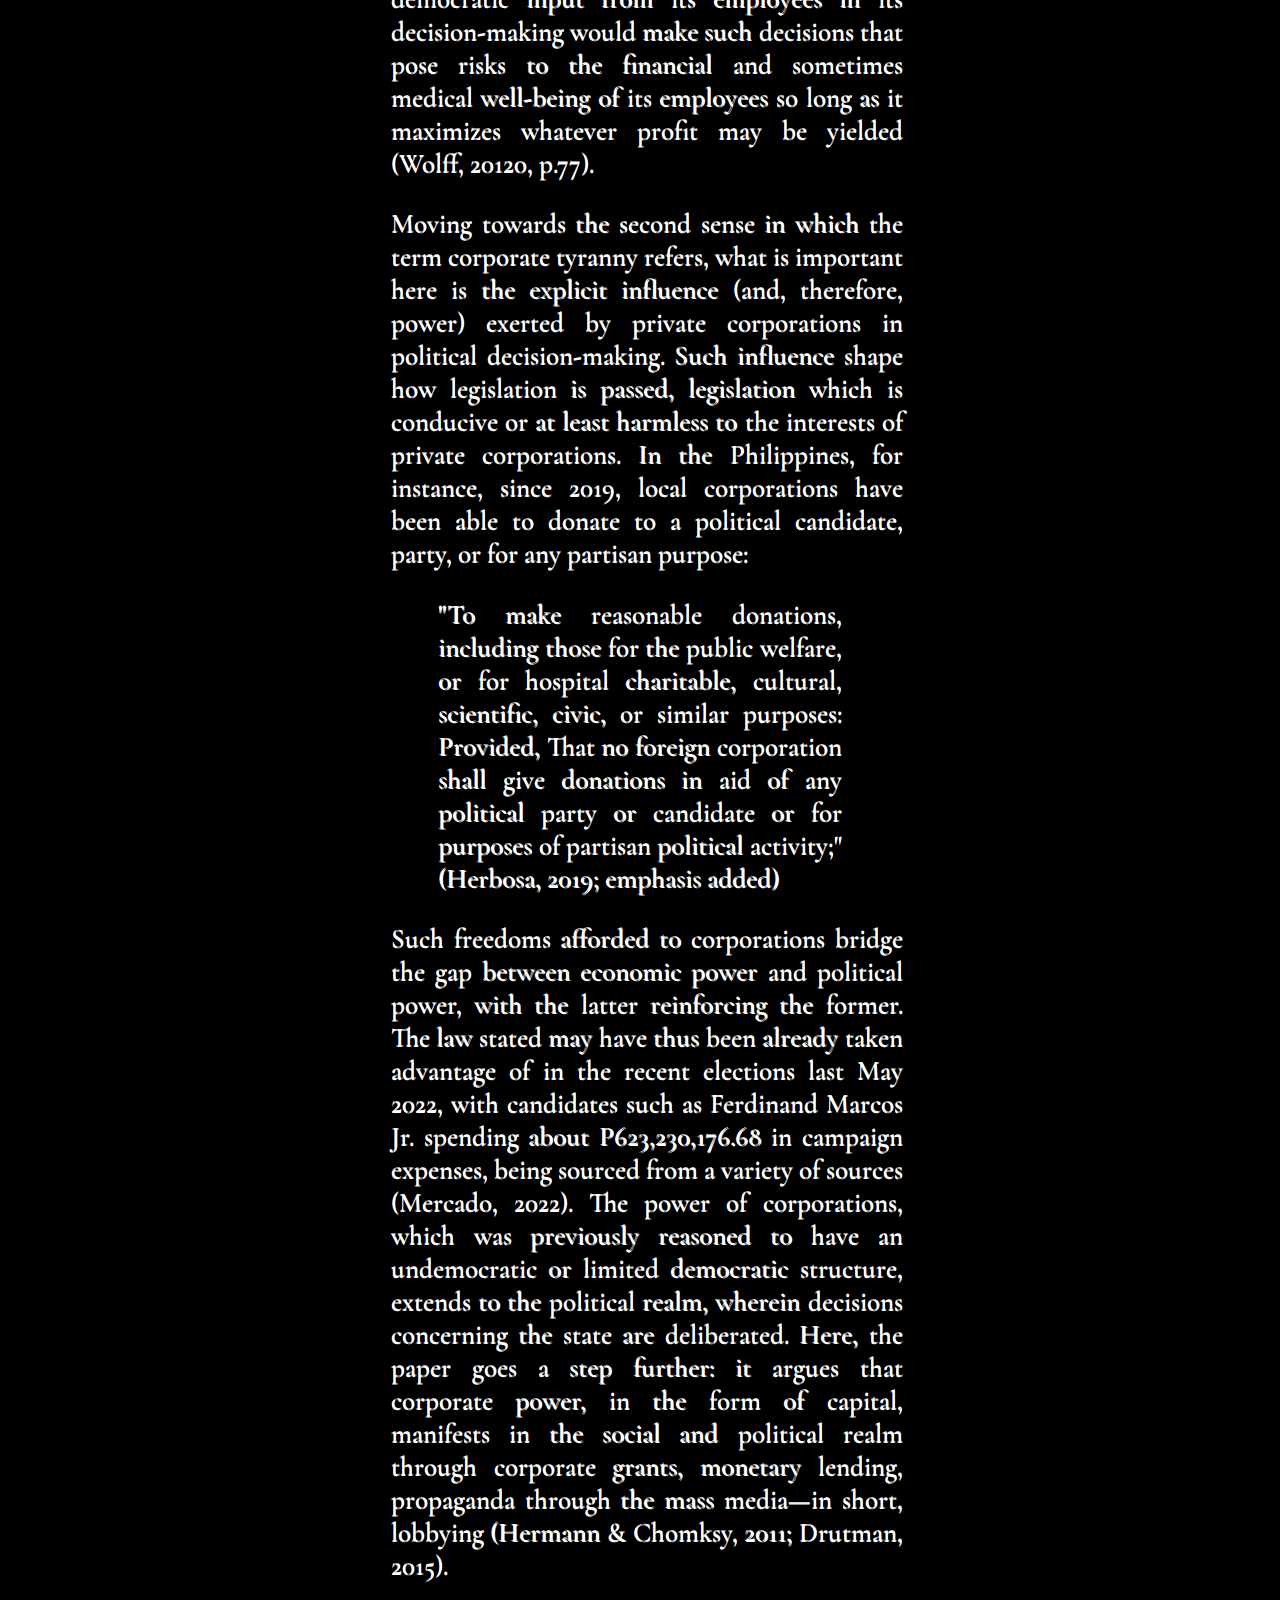
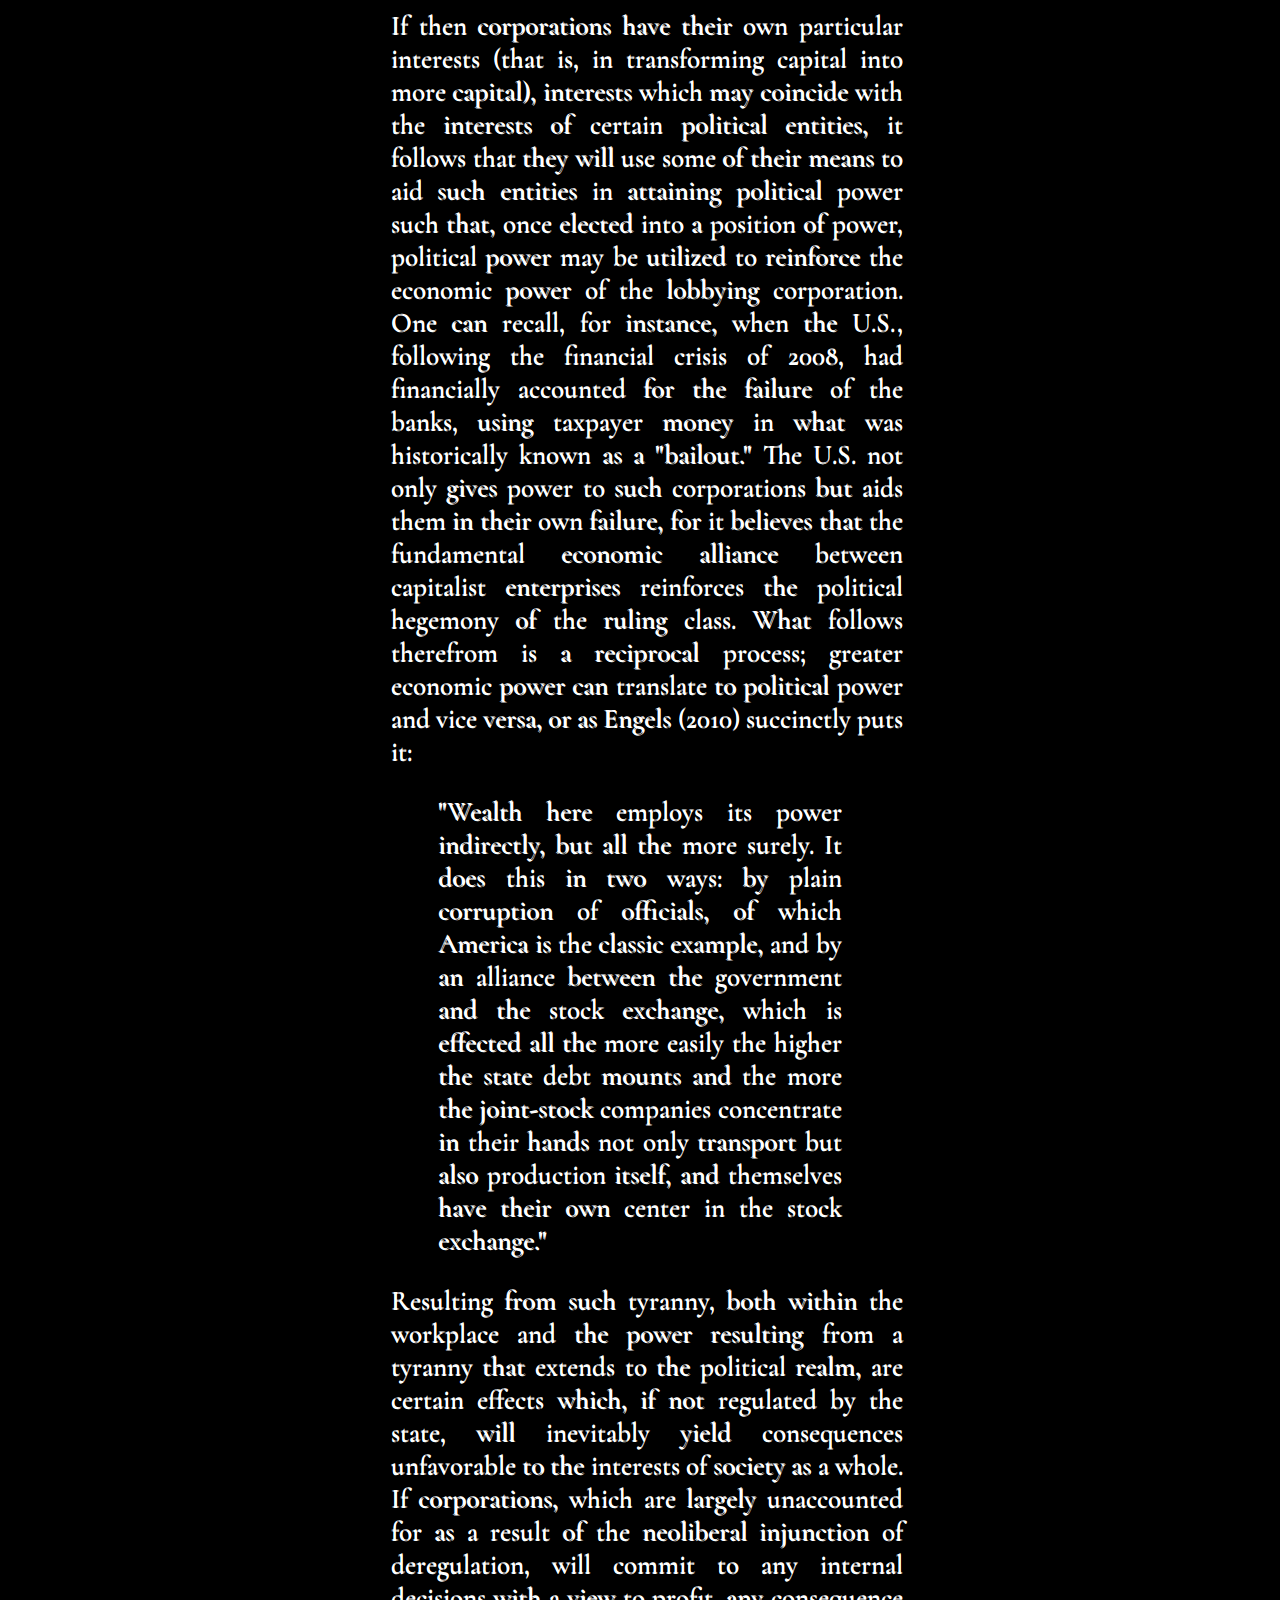
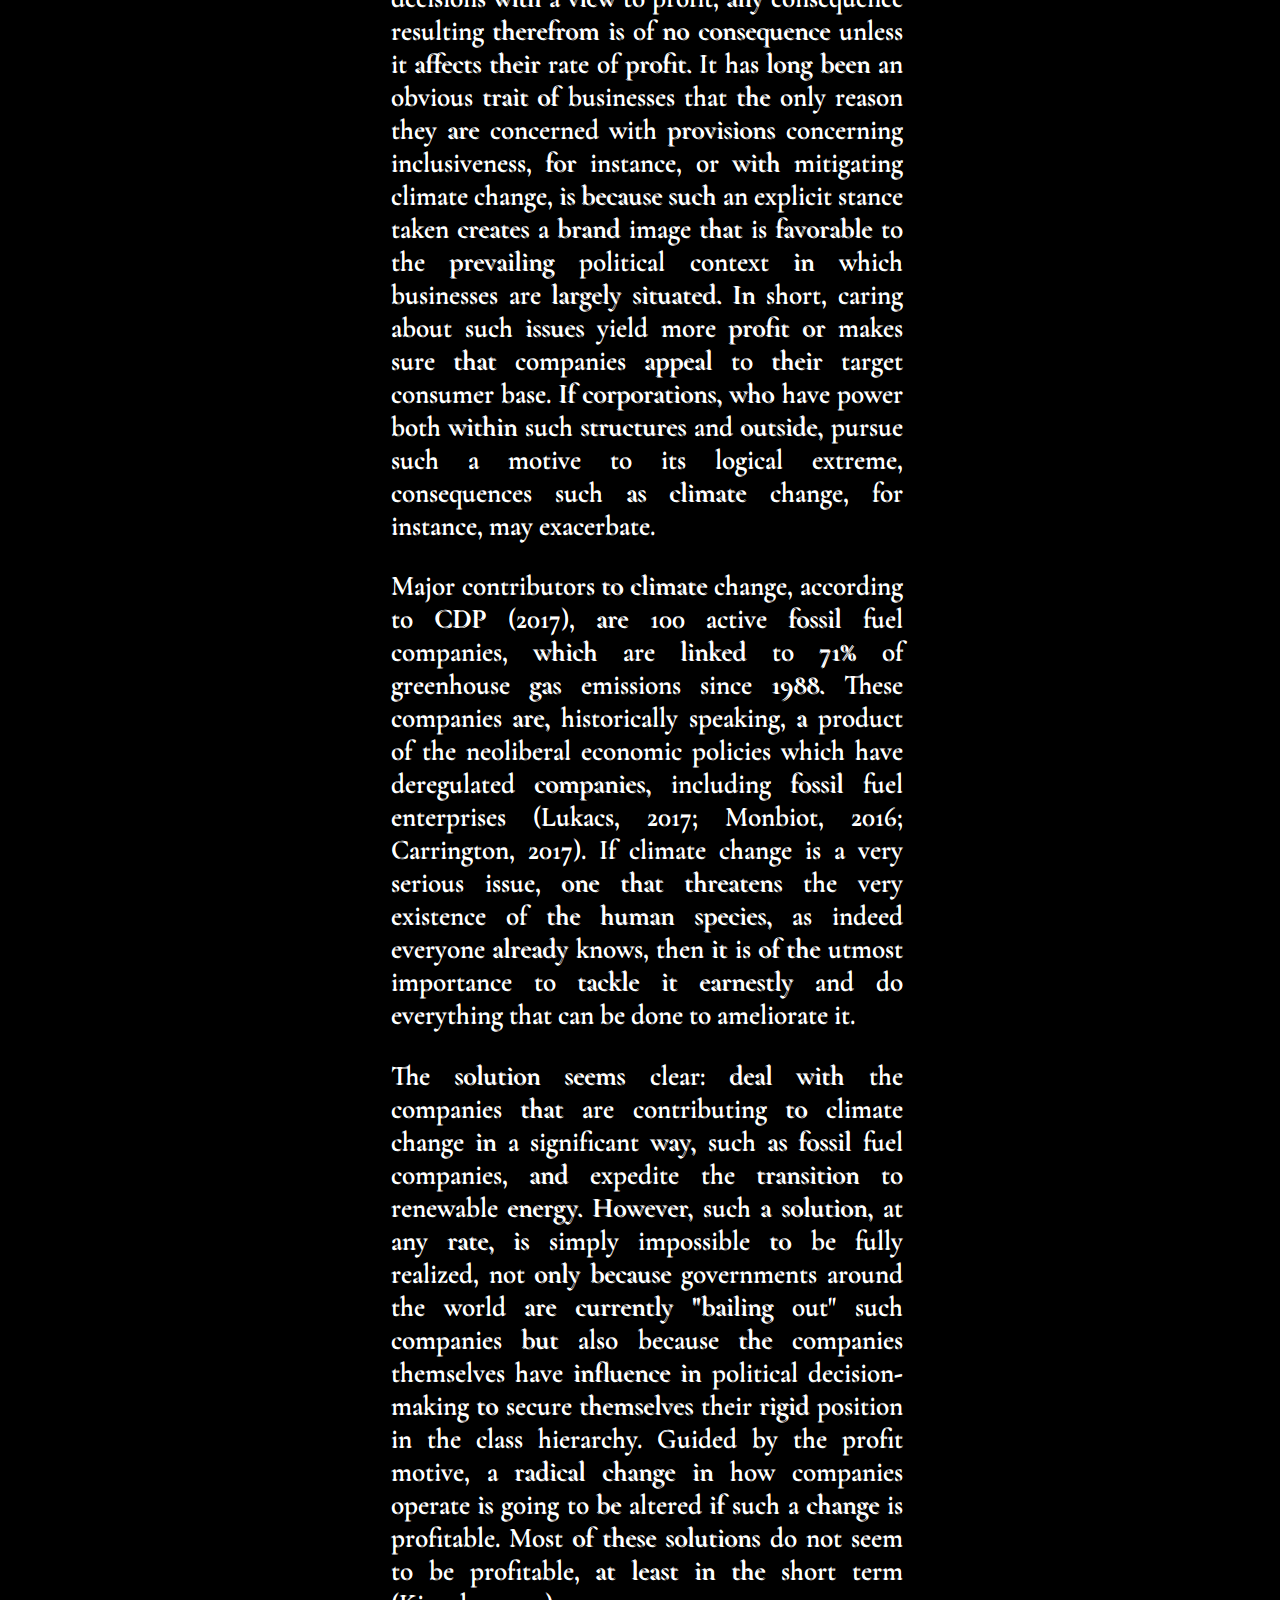
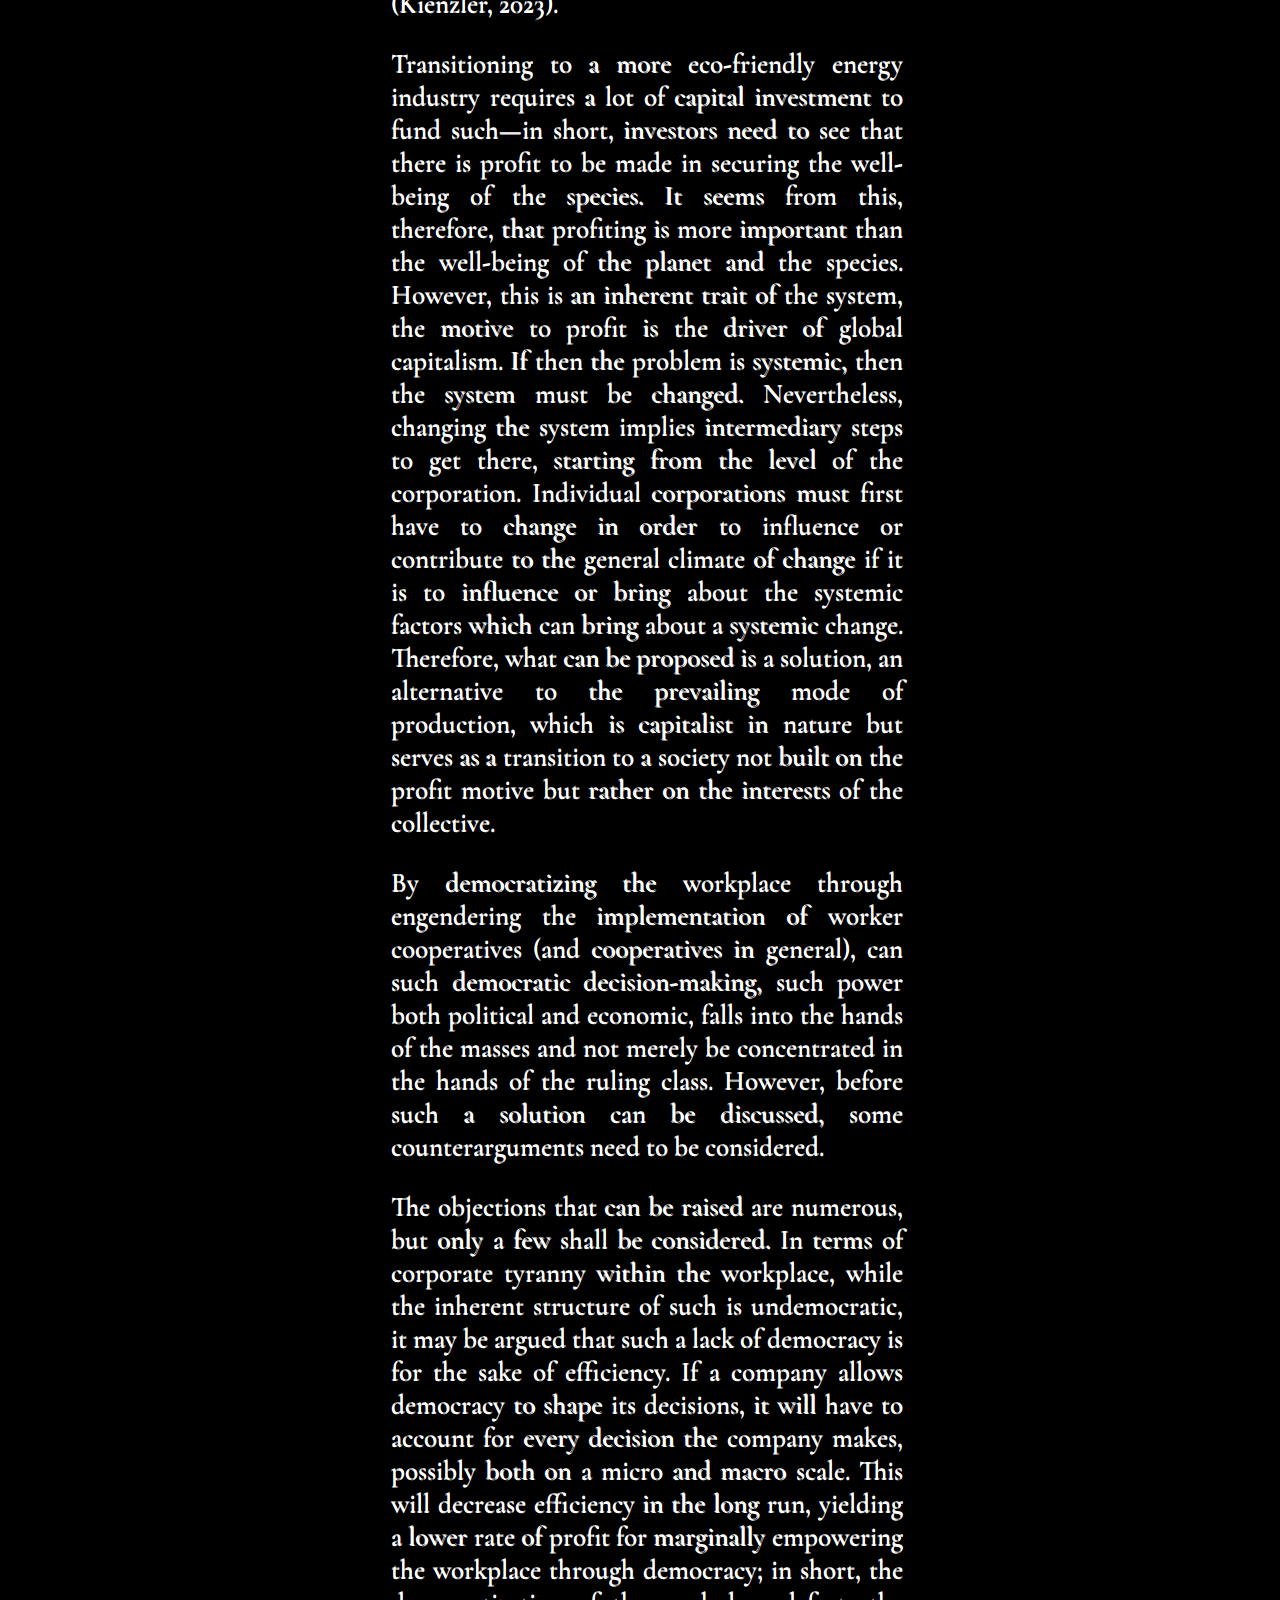
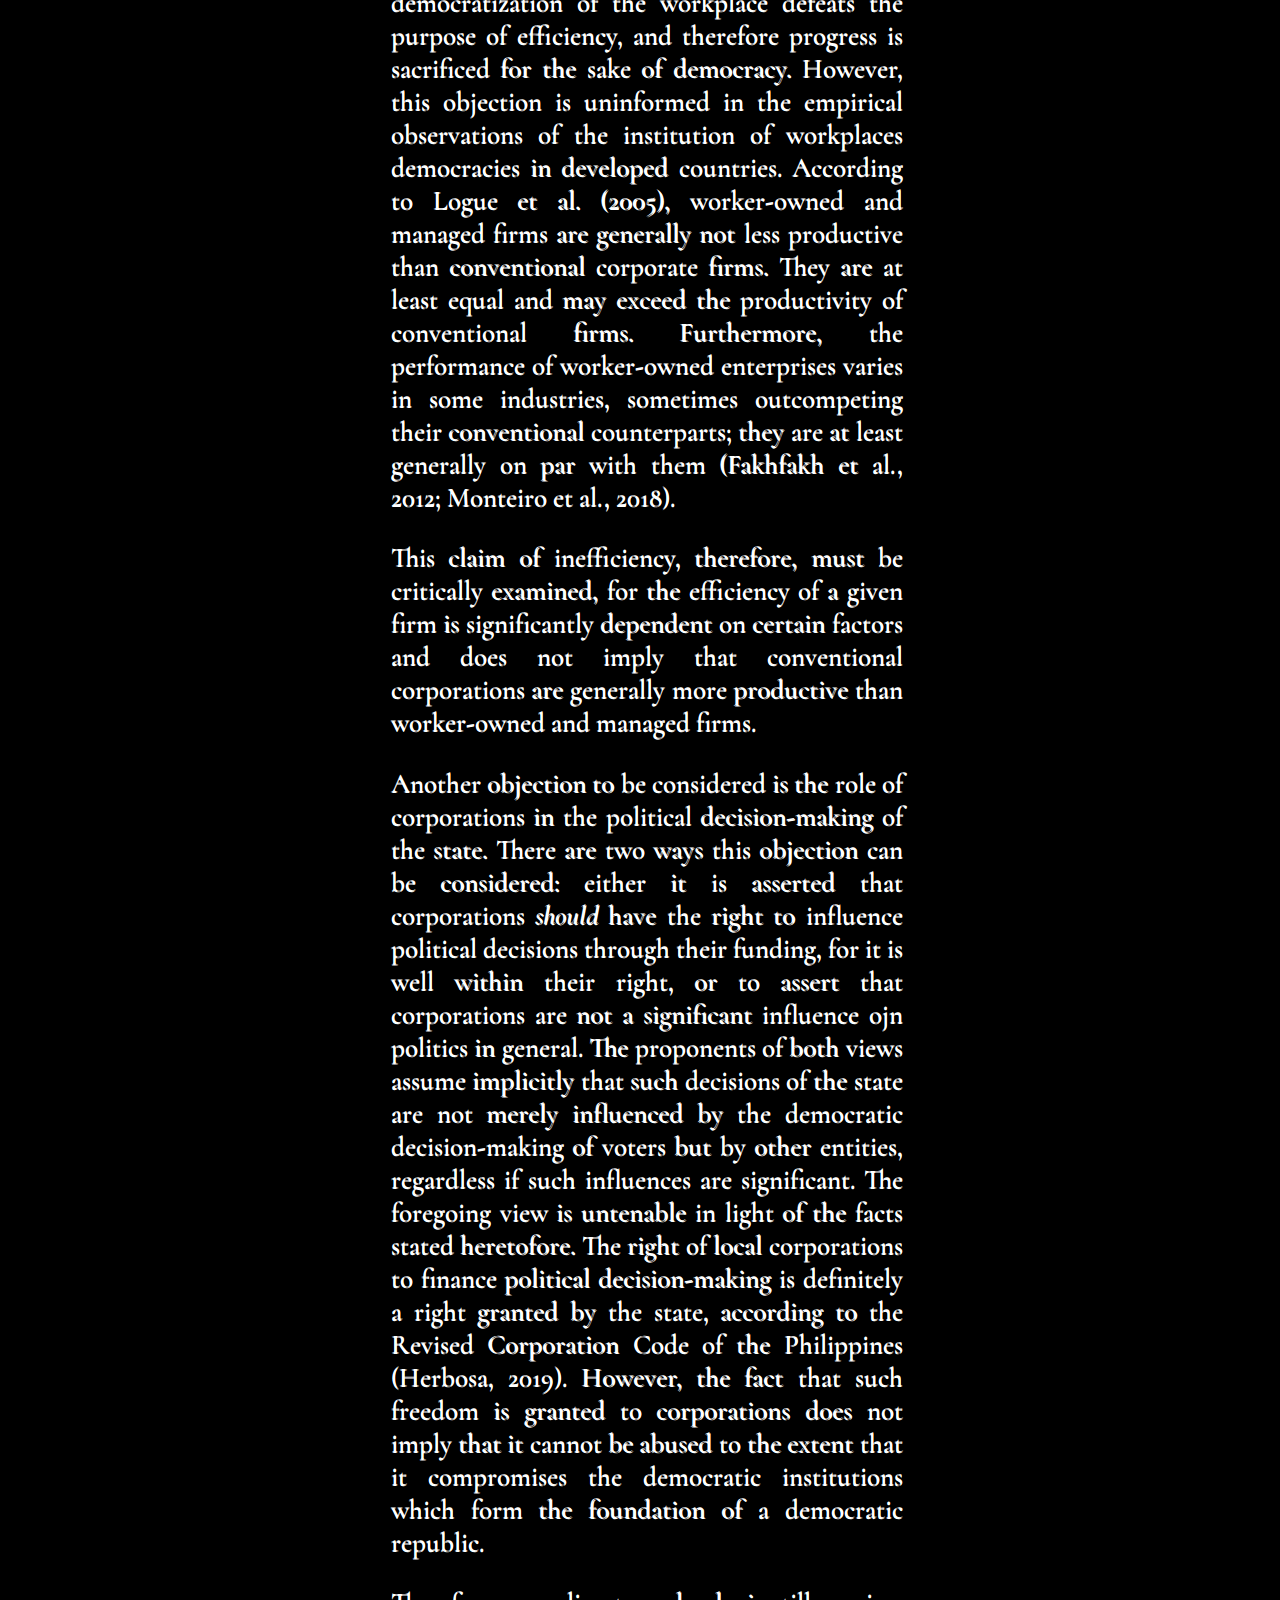
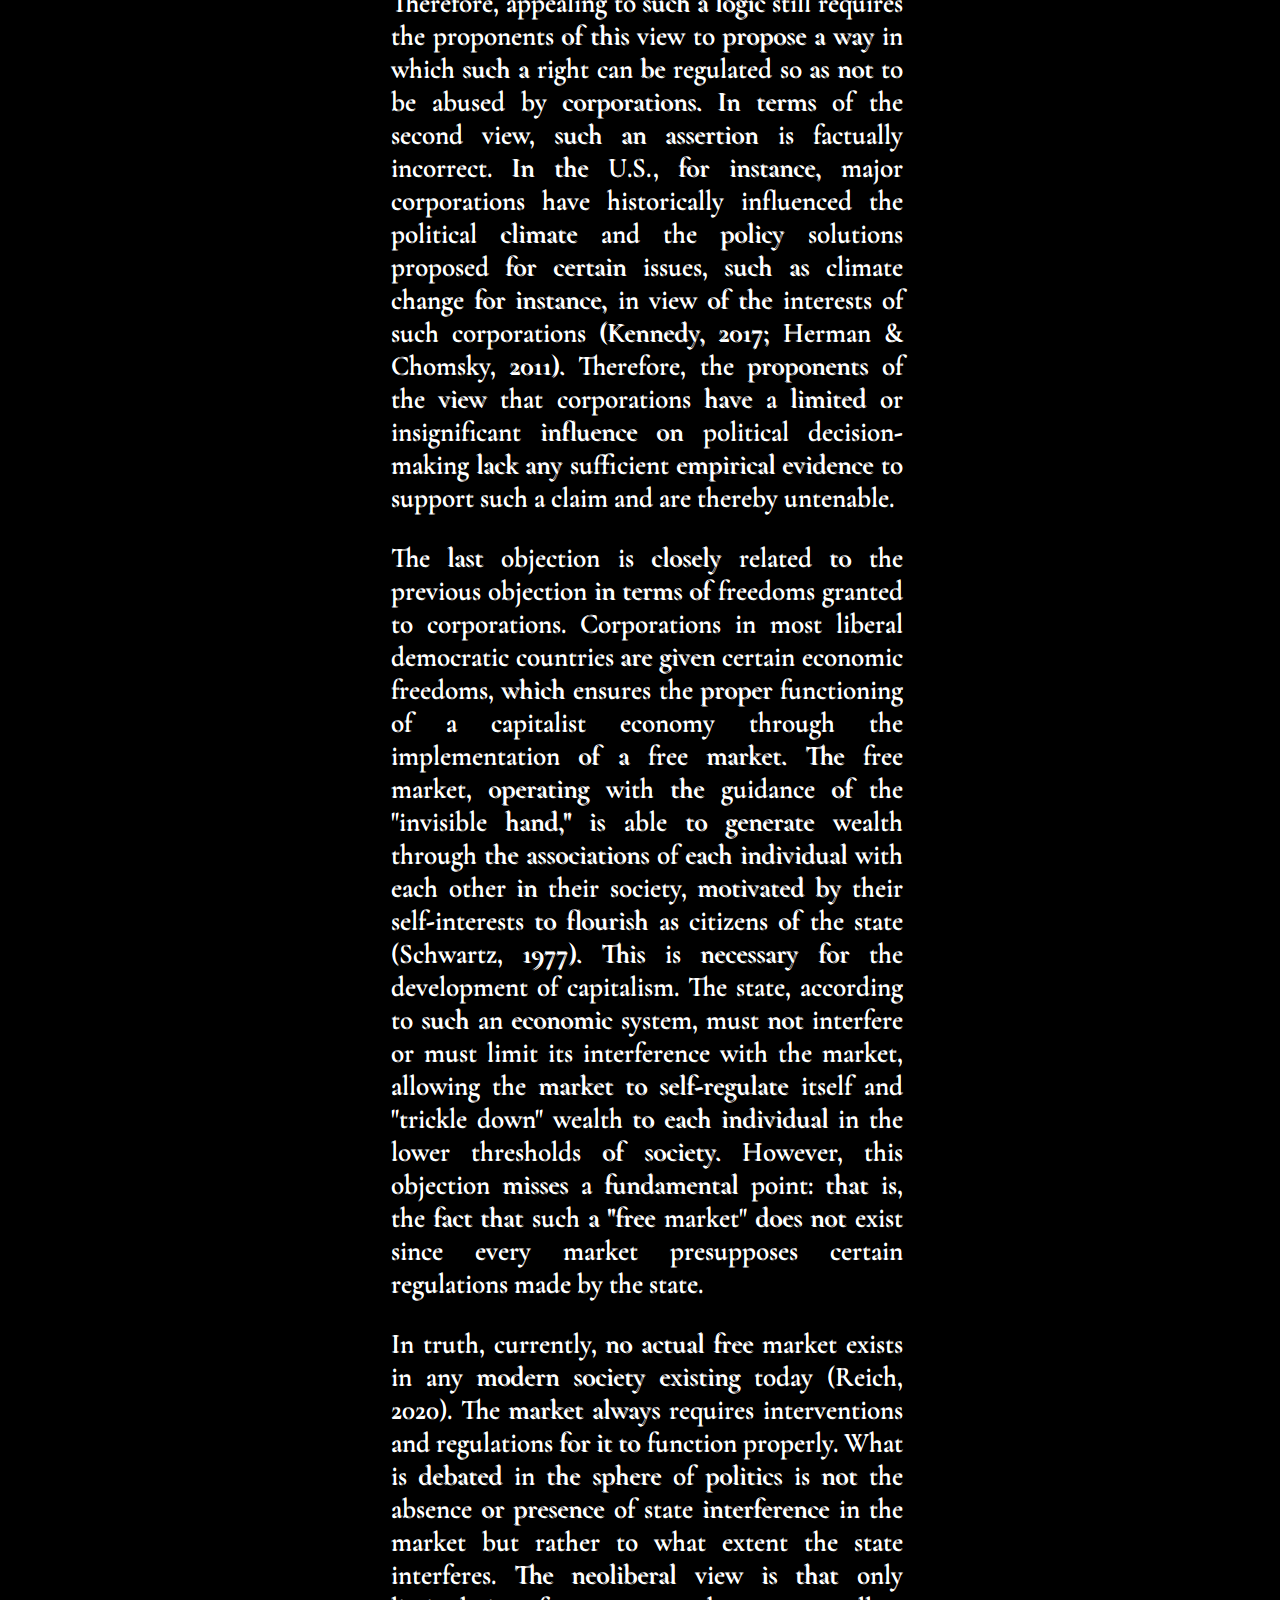
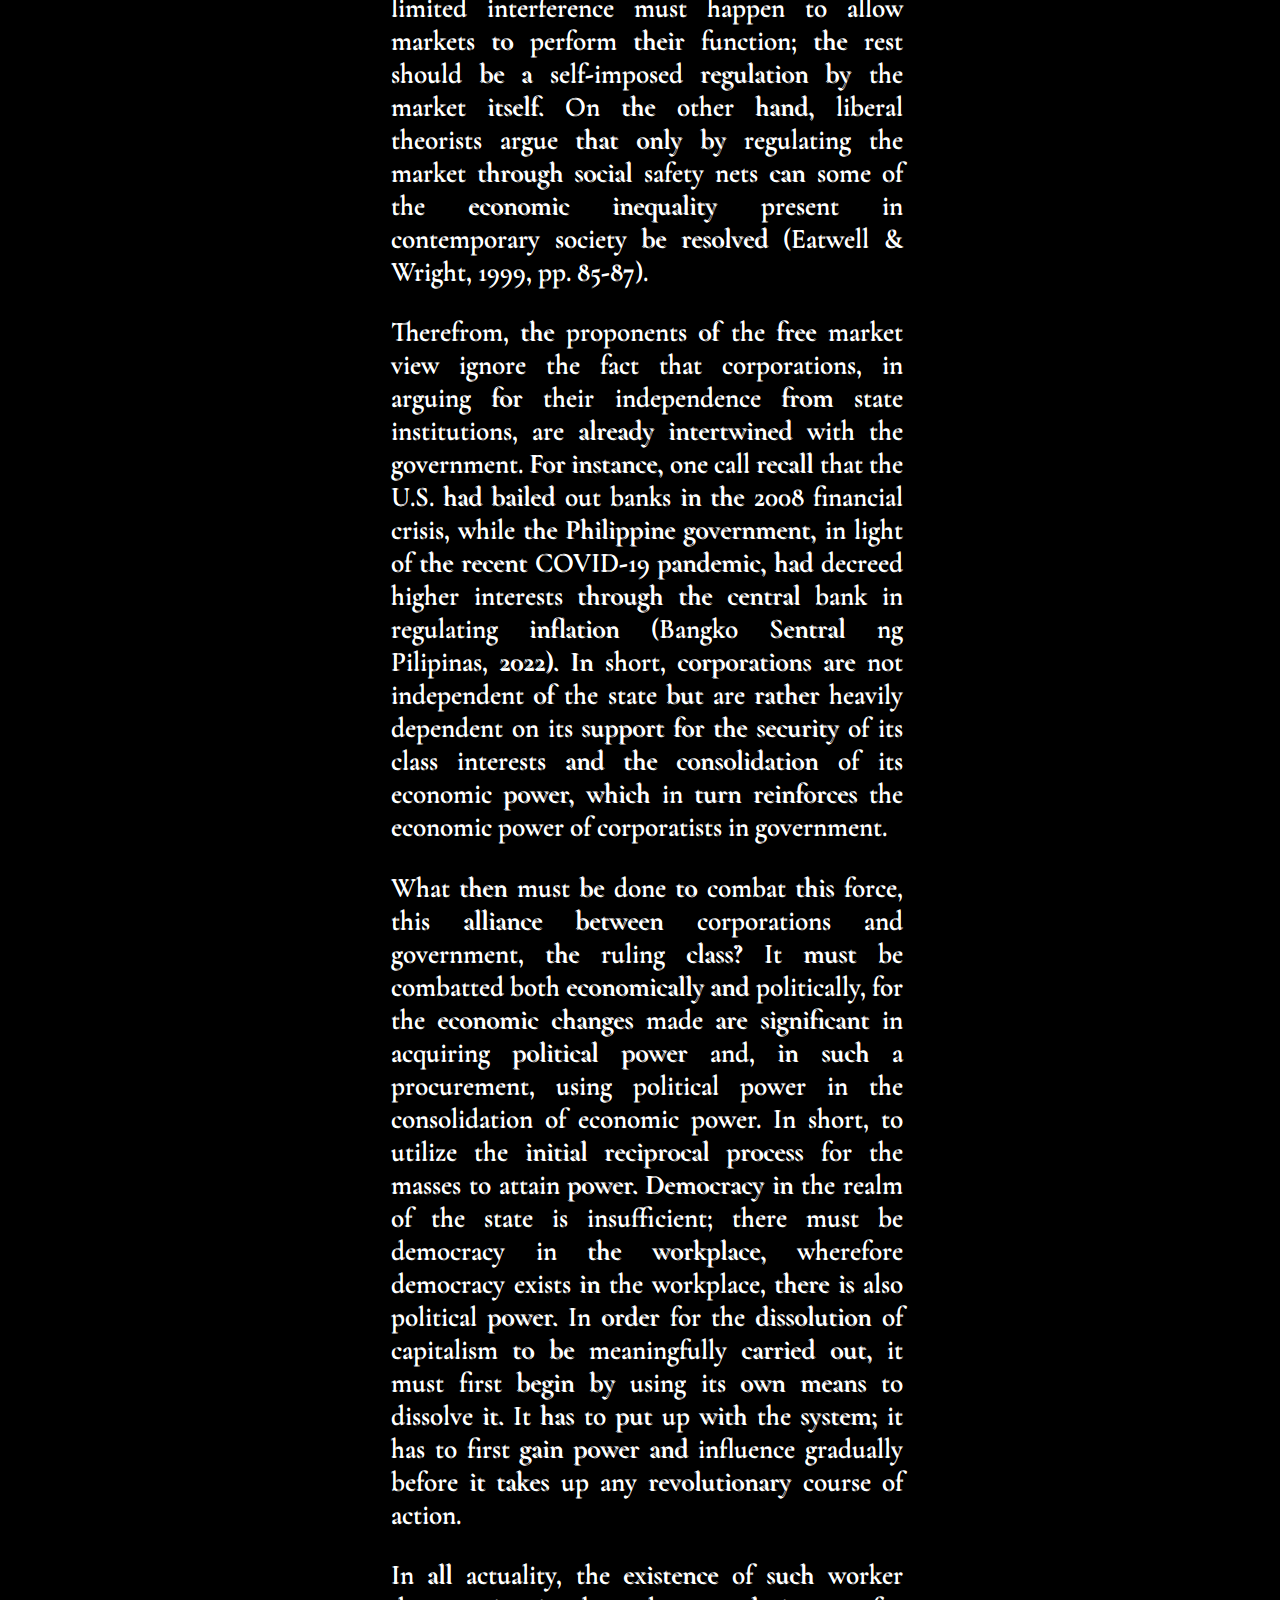
==== commit 1bc234a7: "Edit main.html and styles.css" ====
--- a/main.html
+++ b/main.html
@@ -125,7 +125,7 @@
       </p>
 
       <p>
-        What then must be done to combat this force, this alliance between corporations and government, the ruling class? It must be combatted both economically and politically, for the economic changes made are significant in acquiring political power and, in such a procurement, using political power in the consolidation of economic power. In short, to utilize the initial reciprocal process for the masses to attain power. Democracy in the realm of the state is insufficient; there must be democracy in the workplace, for where is democracy in the workplace, there is also political power. In order for the dissolution of capitalism to be meaningfully carried out, it must first begin by using its own means to dissolve it. It has to put up with the system; it has to first gain power and influence gradually before it takes up any revolutionary course of action. 
+        What then must be done to combat this force, this alliance between corporations and government, the ruling class? It must be combatted both economically and politically, for the economic changes made are significant in acquiring political power and, in such a procurement, using political power in the consolidation of economic power. In short, to utilize the initial reciprocal process for the masses to attain power. Democracy in the realm of the state is insufficient; there must be democracy in the workplace, wherefore democracy exists in the workplace, there is also political power. In order for the dissolution of capitalism to be meaningfully carried out, it must first begin by using its own means to dissolve it. It has to put up with the system; it has to first gain power and influence gradually before it takes up any revolutionary course of action. 
       </p>
 
       <p>
--- a/styles.css
+++ b/styles.css
@@ -169,13 +169,13 @@
 
 @media all and (max-width: 649px){
   .intro h1 {
-    font-size: 50px;
+    font-size: 45px;
   }
   .intro p {
-    font-size: 30px;
+    font-size: 25px;
   }
   .intro b {
-    font-size: 30px;
+    font-size: 25px;
   }
 }
 
@@ -212,107 +212,12 @@
 
 @media all and (max-width: 649px){
   .about h2 {
-    font-size: 2.5em;
+    font-size: 2.3em;
   }
 }
 
 
 .about p {
-  display: block;
-  flex-flow: column wrap;
-  font-weight: bolder;
-  text-align: left;
-  color: #fff;
-  margin-top: 2em; 
-  /* border: 1px white solid;  */
-  width: 40%;
-  font-size: 1.7em;
-  text-align: justify;
-}  
-
-.about p a {
-  text-decoration: underline;
-  color: #fff;
-}  
-
-@media all and (max-width: 1000px){
-  .about p {
-  
-    width: 80%;
-  }
-}
-
-@media all and (max-width: 649px){
-  .about p {
-  
-    width: 95%;
-  }
-}
-
-
-
-.entry-1 {
-  display: flex;
-  flex-direction: column;
-  justify-content: center;
-  align-items: center;
-  width: 100%;
-  min-height: 100vh;
-  margin: auto;
-  margin: 1px green solid;
-  z-index: 1;
-}
-
-entry-1 h1 {
-  color: #FFF;
-  
-}
-
-.entry-1 {
-  display: flex;
-  flex-direction: column;
-  flex-flow: column wrap;
-  margin: auto;
-  margin-top: 4rem;
-  width: 100%;
-  min-height: 100vh;
-  /* border: 1px white solid;  */
-  justify-content: center;
-  align-items: center;
-  overflow: hidden;
-}
-
-.entry-1 h1 {
-  display: flex;
-  flex-direction: column wrap;
-  font-weight: bolder;
-  font-size: 3em;
-  color: #fff;
-  /* border: 1px white solid;  */
-  width: 85%;
-  overflow: visible;
-  justify-content: center;
-  letter-spacing: 8px;
-  text-align: center;
-  margin-top: 5em;
-  overflow: hidden;
-}
-
- .entry-1 .subtitle {
-  display: flex;
-  flex-flow: column wrap;
-  color: #FFF;
-  /* border: white 1px solid; */
-   width: 85%;
-  font-size: 2.5em;
-  letter-spacing: 5px;
-  margin-bottom: 1em;
-  margin-top: 0.8em;
-  overflow: hidden;
-} 
-
-
-.entry-1 p {
   display: block;
   flex-flow: column wrap;
   text-align: left;
@@ -325,6 +230,114 @@
   font-size: 1.7em;
   margin-left: 0.5em;
   text-align: justify;
+}  
+
+.about p a {
+  text-decoration: underline;
+  color: #fff;
+}  
+
+@media all and (max-width: 1000px){
+  .about p {
+  
+    width: 80%;
+  }
+}
+
+@media all and (max-width: 649px){
+  .about p {
+  
+    width: 80%;
+  }
+}
+
+@media all and (max-width: 649px){
+  .about p {
+  
+    width: 75%;
+    text-align: center;
+    text-align: left;
+    text-align: justify;
+    font-size: 1.5em;
+  }
+}
+
+
+
+.entry-1 {
+  display: flex;
+  flex-direction: column;
+  justify-content: center;
+  align-items: center;
+  width: 100%;
+  min-height: 100vh;
+  margin: auto;
+  margin: 1px green solid;
+  z-index: 1;
+}
+
+entry-1 h1 {
+  color: #FFF;
+  
+}
+
+.entry-1 {
+  display: flex;
+  flex-direction: column;
+  flex-flow: column wrap;
+  margin: auto;
+  margin-top: 4rem;
+  width: 100%;
+  min-height: 100vh;
+  /* border: 1px white solid;  */
+  justify-content: center;
+  align-items: center;
+  overflow: hidden;
+}
+
+.entry-1 h1 {
+  display: flex;
+  flex-direction: column wrap;
+  font-weight: bolder;
+  font-size: 3em;
+  color: #fff;
+  /* border: 1px white solid;  */
+  width: 85%;
+  overflow: visible;
+  justify-content: center;
+  letter-spacing: 8px;
+  text-align: center;
+  margin-top: 5em;
+  overflow: hidden;
+}
+
+ .entry-1 .subtitle {
+  display: flex;
+  flex-flow: column wrap;
+  color: #FFF;
+  /* border: white 1px solid; */
+   width: 85%;
+  font-size: 2.5em;
+  letter-spacing: 5px;
+  margin-bottom: 1em;
+  margin-top: 0.8em;
+  overflow: hidden;
+} 
+
+
+.entry-1 p {
+  display: block;
+  flex-flow: column wrap;
+  text-align: left;
+  font-weight: 550;
+  text-shadow: #ffffff 0.5px 0.5px 0.5px;
+  color: #ffffff;
+  margin-top: 1em; 
+  /* border: 1px white solid */;  
+  width: 40%;
+  font-size: 1.7em;
+  margin-left: 0.5em;
+  text-align: justify;
 }
 
 
@@ -334,9 +347,10 @@
   }
 }
 
-@media all and (max-width: 400px){
+@media all and (max-width: 450px){
   .entry-1 h1 {
-    font-size: 1.5em;
+    font-size: 1.4em;
+    width: 90%;
   }
 
 }
@@ -346,9 +360,10 @@
   }
 }
 
-@media all and (max-width: 400px){
+@media all and (max-width: 450px){
   .entry-1 .subtitle {
-    font-size: 1.5em;
+    font-size: 1.4em;
+    width: 90%;
   }
 }
 
@@ -373,6 +388,17 @@
   }
 }
 
+@media all and (max-width: 450px){
+  .entry-1 p {
+  
+    width: 75%;
+    text-align: center;
+    text-align: left;
+    text-align: justify;
+    font-size: 1.5em;
+  }
+}
+
 .entry-1 .indent {
   margin-left: 4em;
   padding-right: 4em;
@@ -386,16 +412,35 @@
 
 footer {
   display: flex;
-  flex-direction: column;
+  flex-flow: column wrap;
   background-color: #FFF;
-  min-height:4vh;
-  max-width: 100%;
+  background-repeat: no-repeat;
+  min-height:10vh;
+  width: 100%;
   color: #000000; 
   font-weight: bold;
   z-index: 1;
   font-size: 24px;
+  position: absolute;
+  overflow: hidden;
+}
+
+@media all and (max-width: 400px){
+  footer {
+    font-size: 16px;
+  }
+}
+
+@media all and (max-width: 195px){
+  footer {
+    display: none;
+  }
+  footer div{
+    display: none;
+  }
 }
   
 footer div {
   margin: auto;
+  overflow: hidden;
  }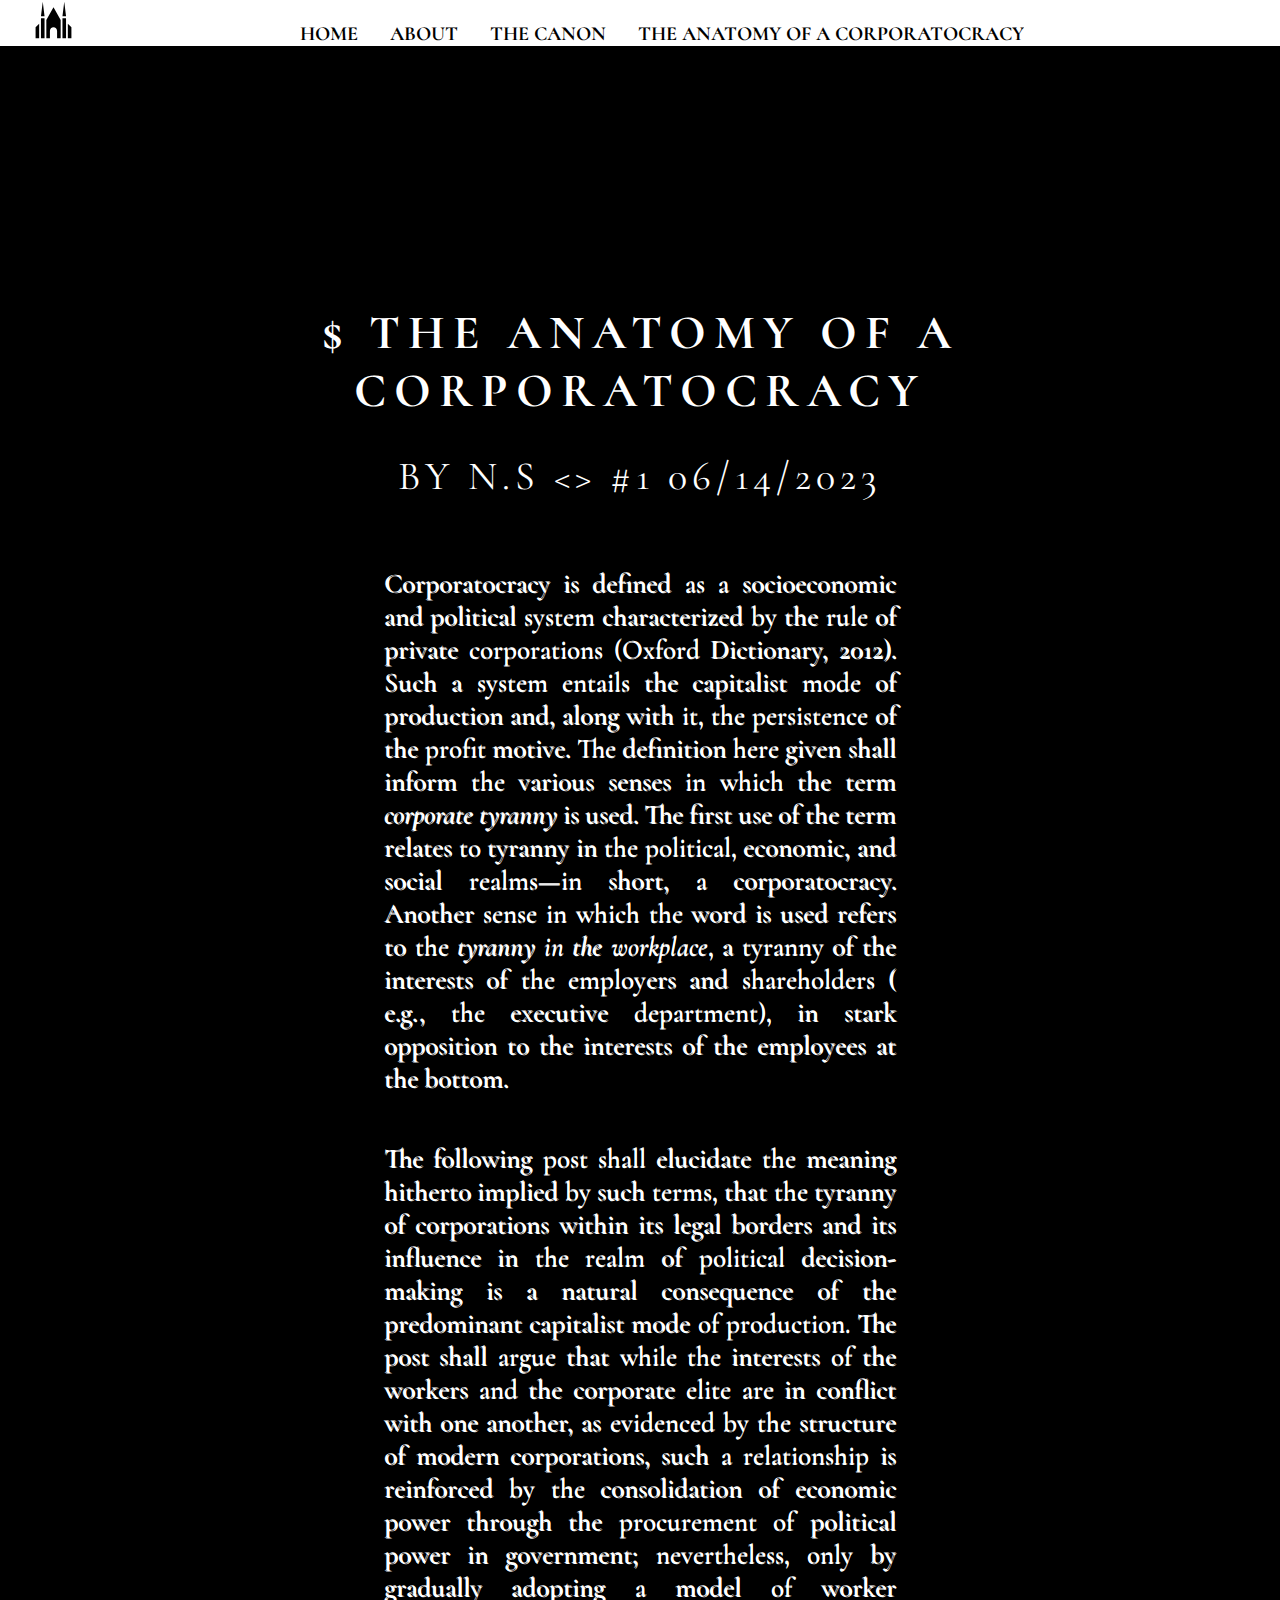
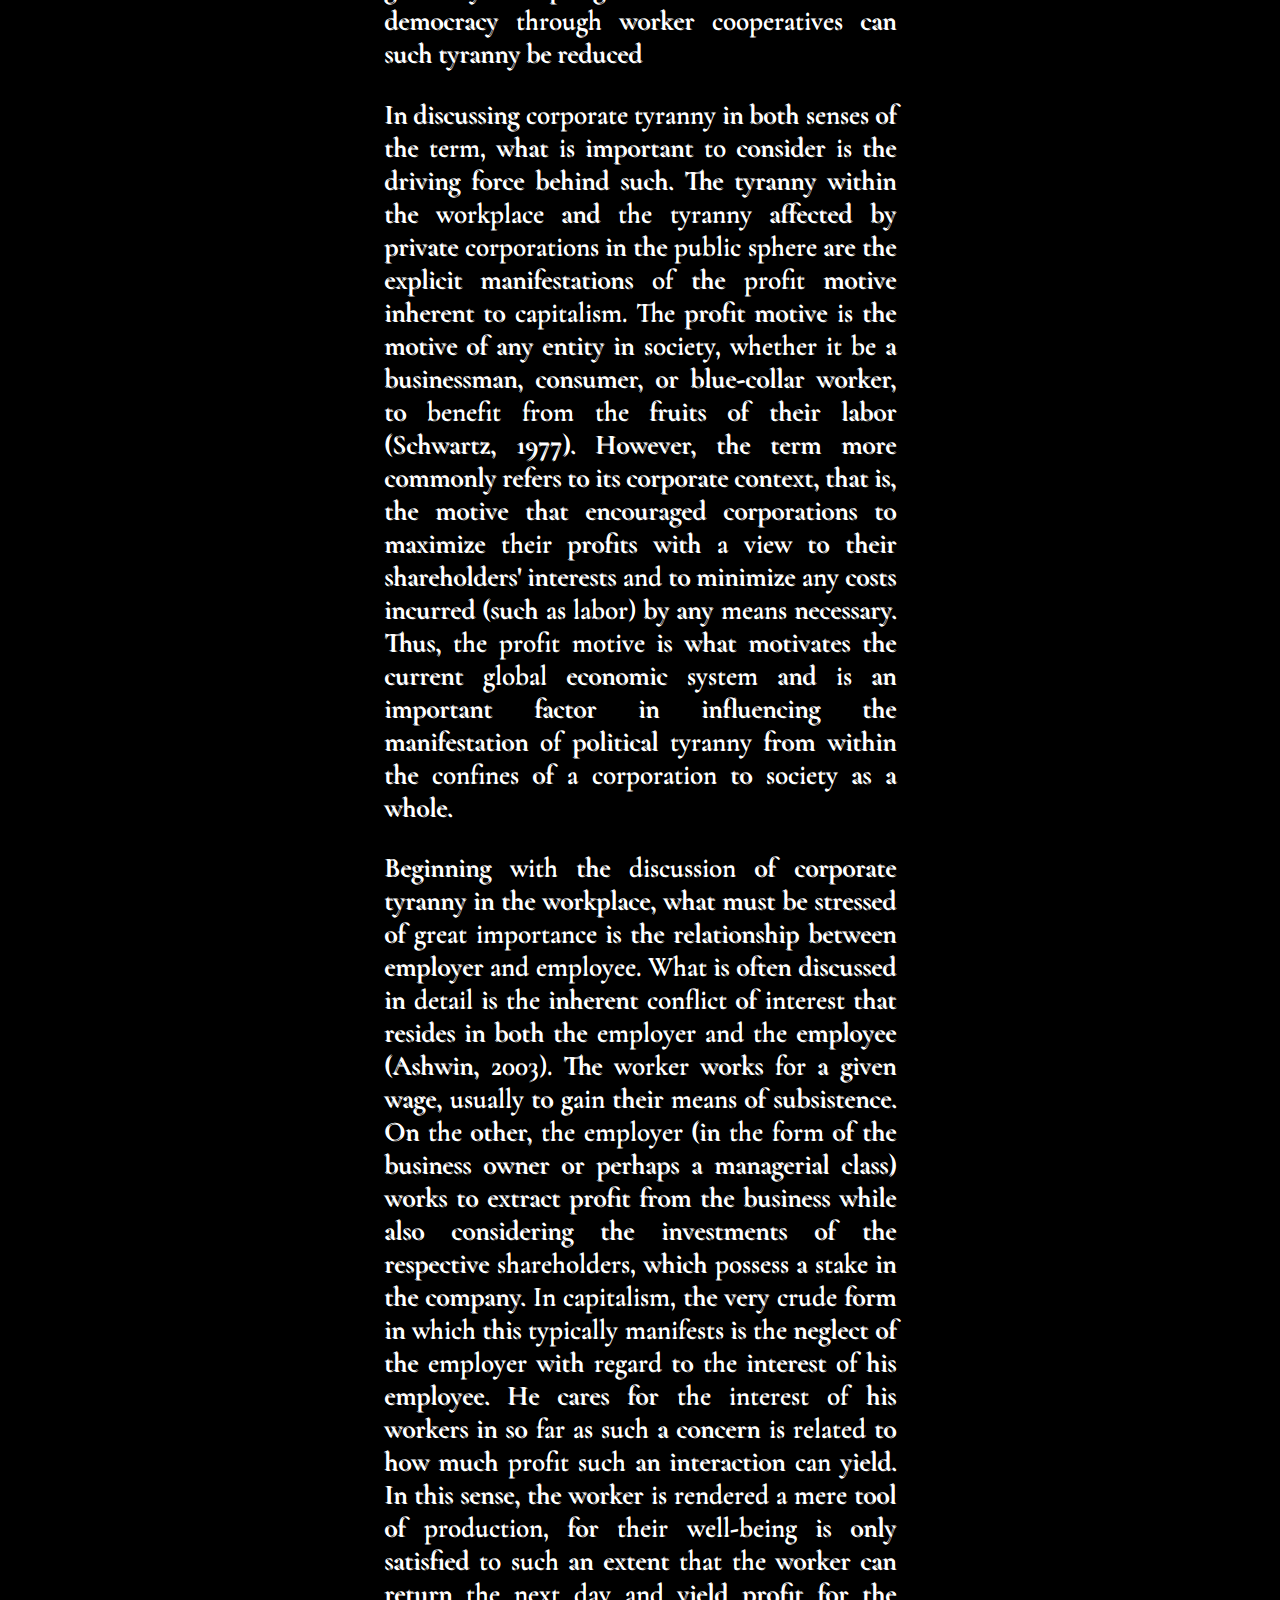
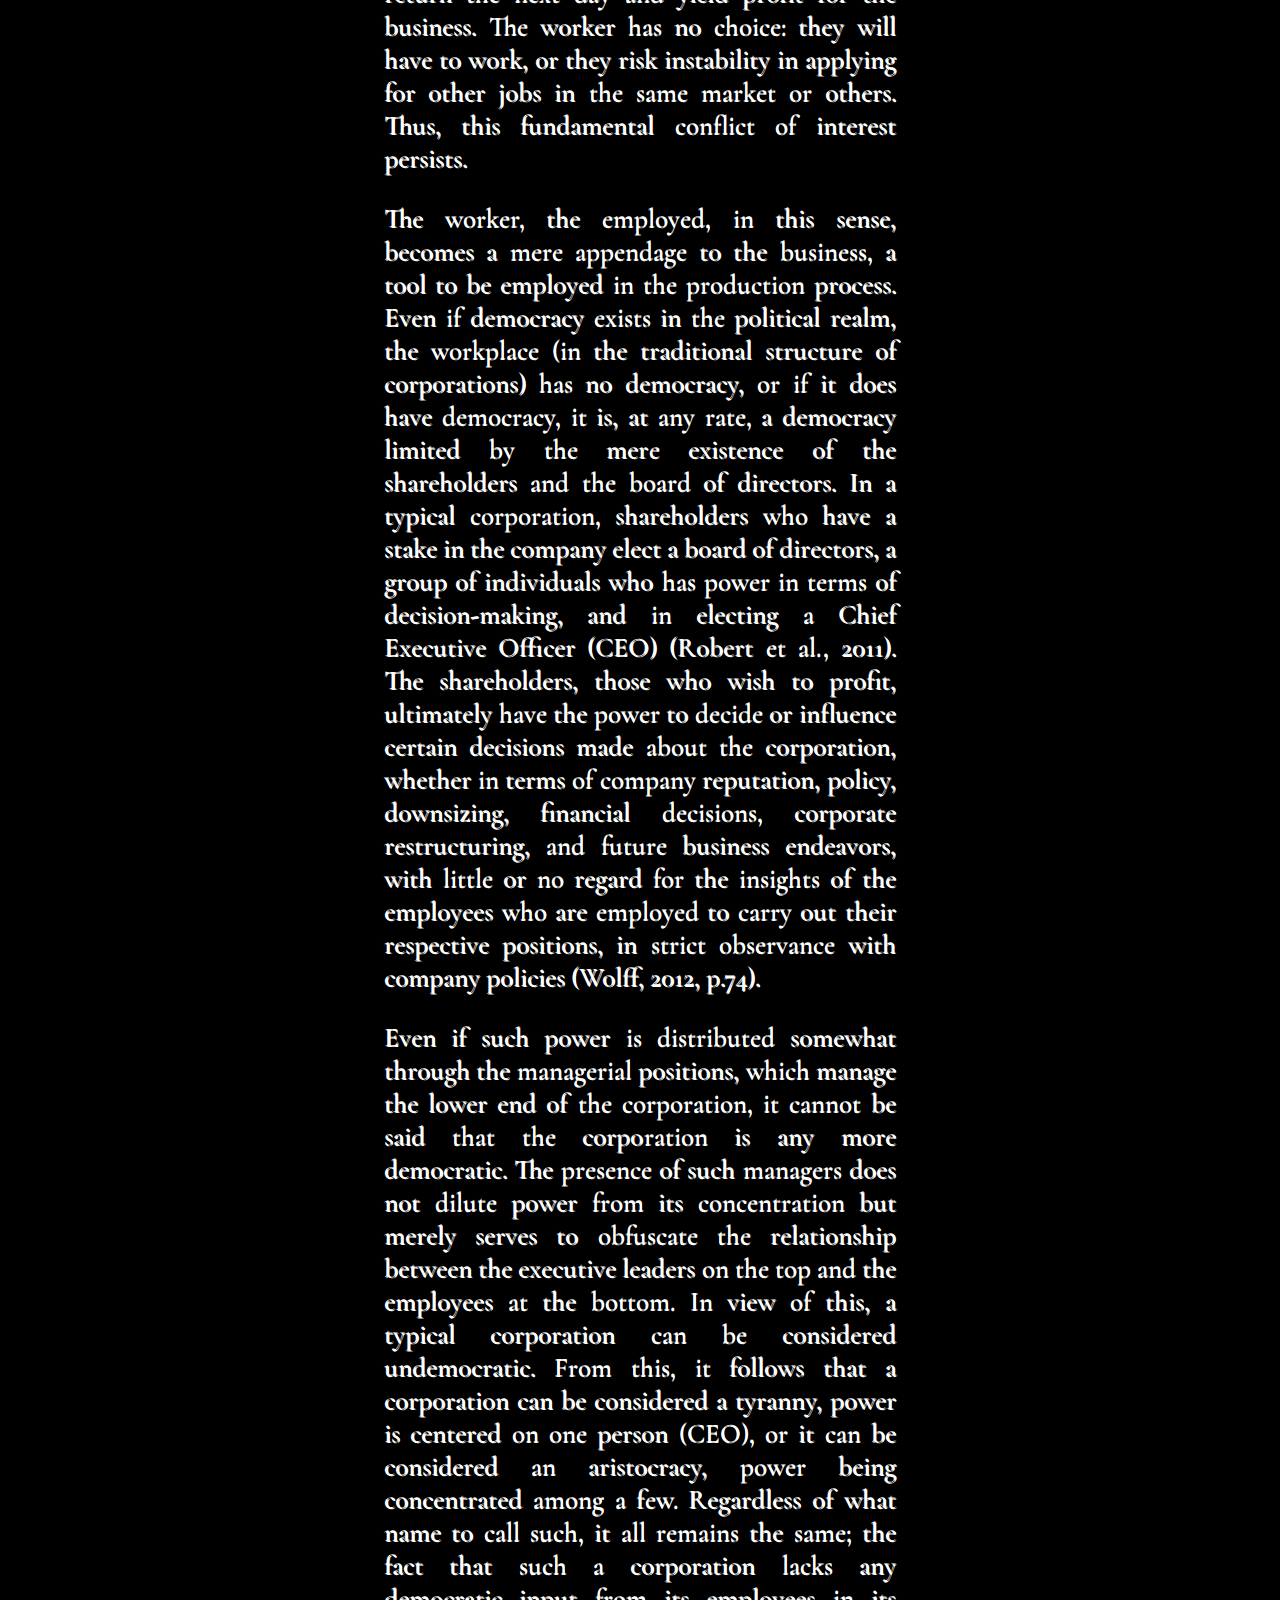
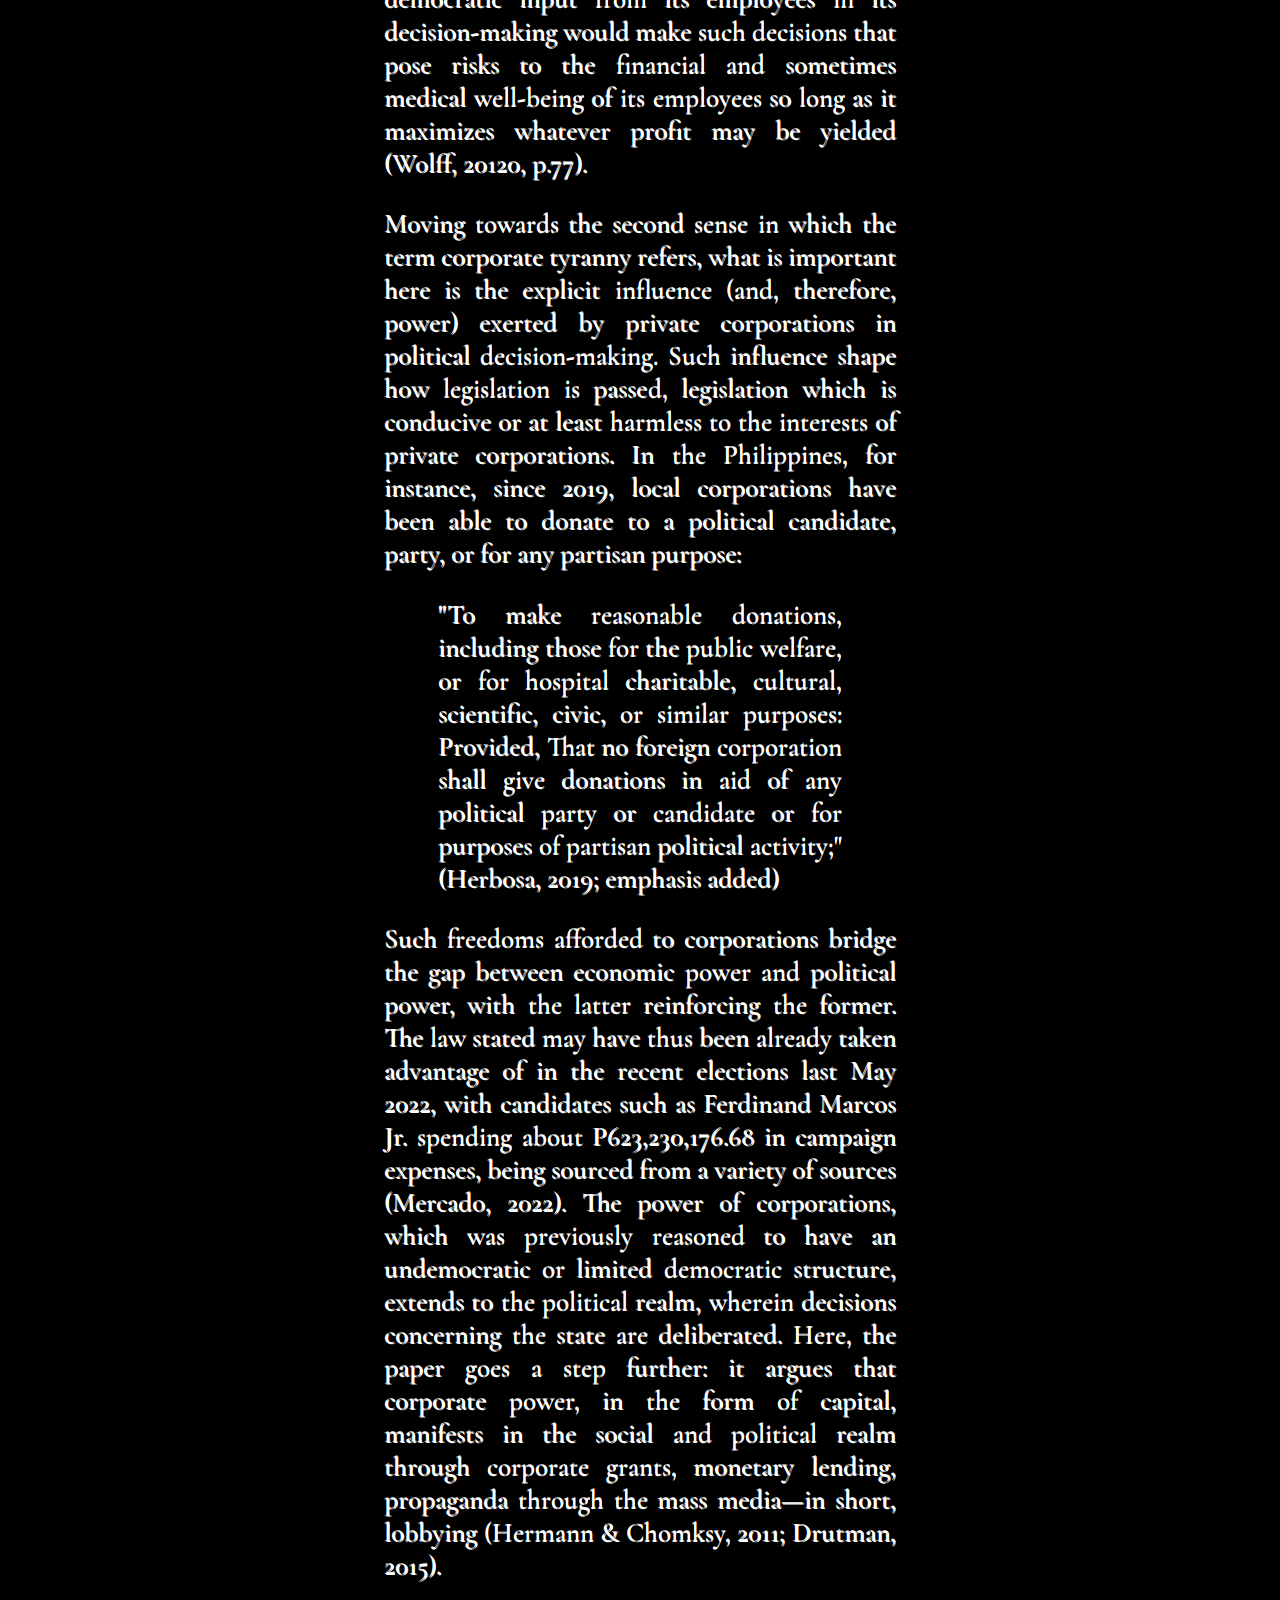
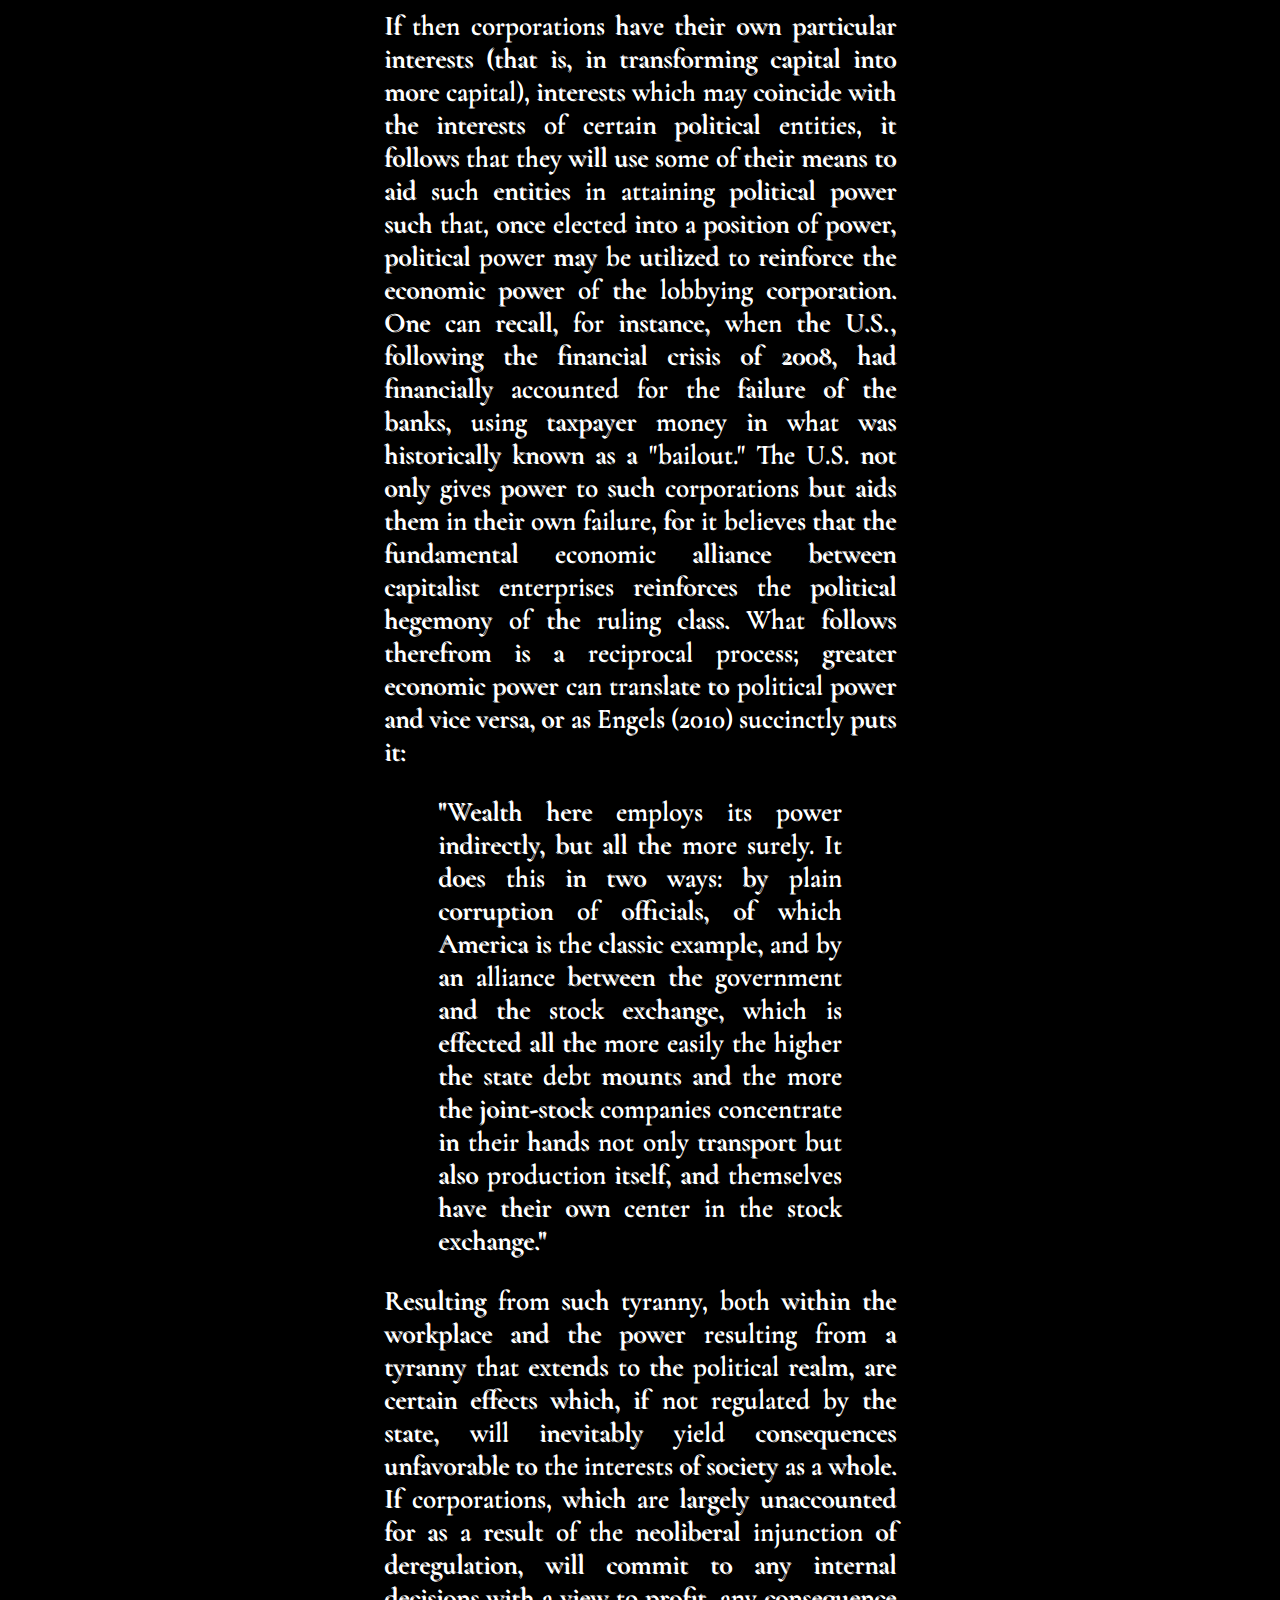
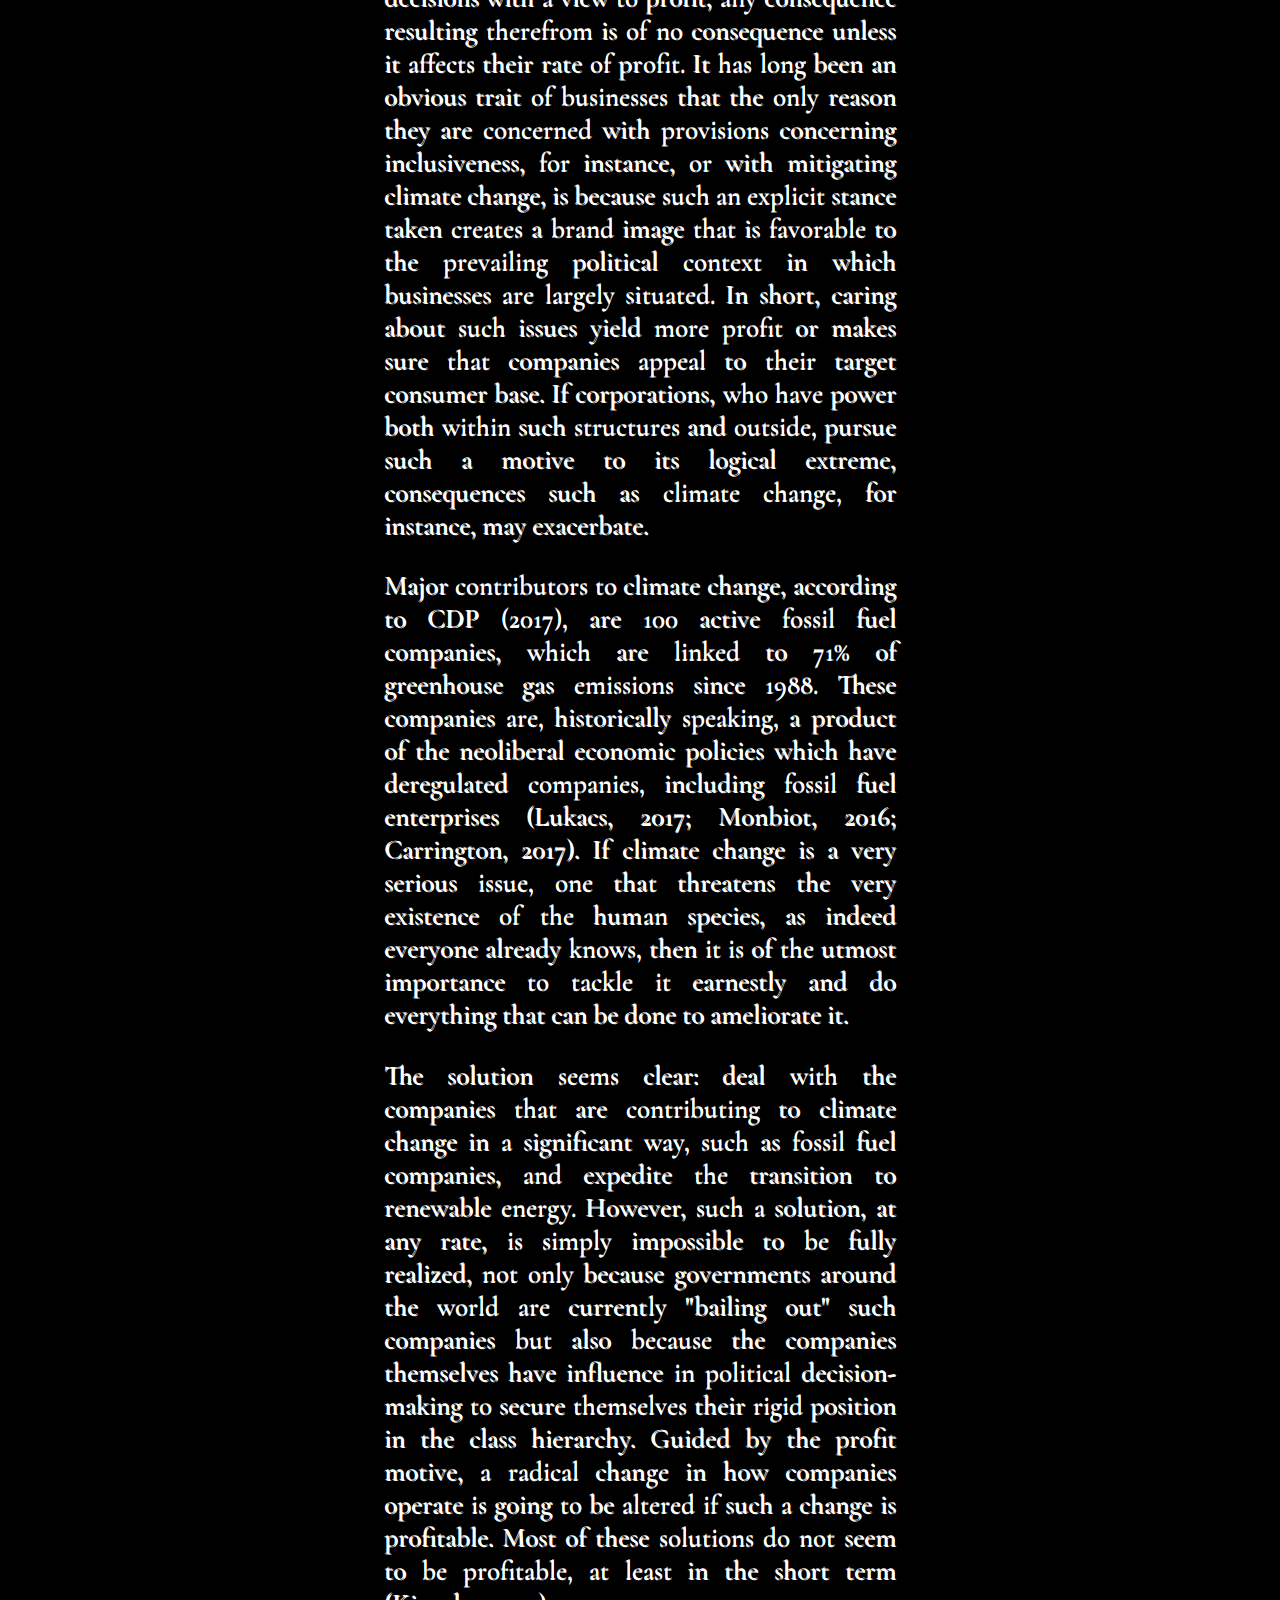
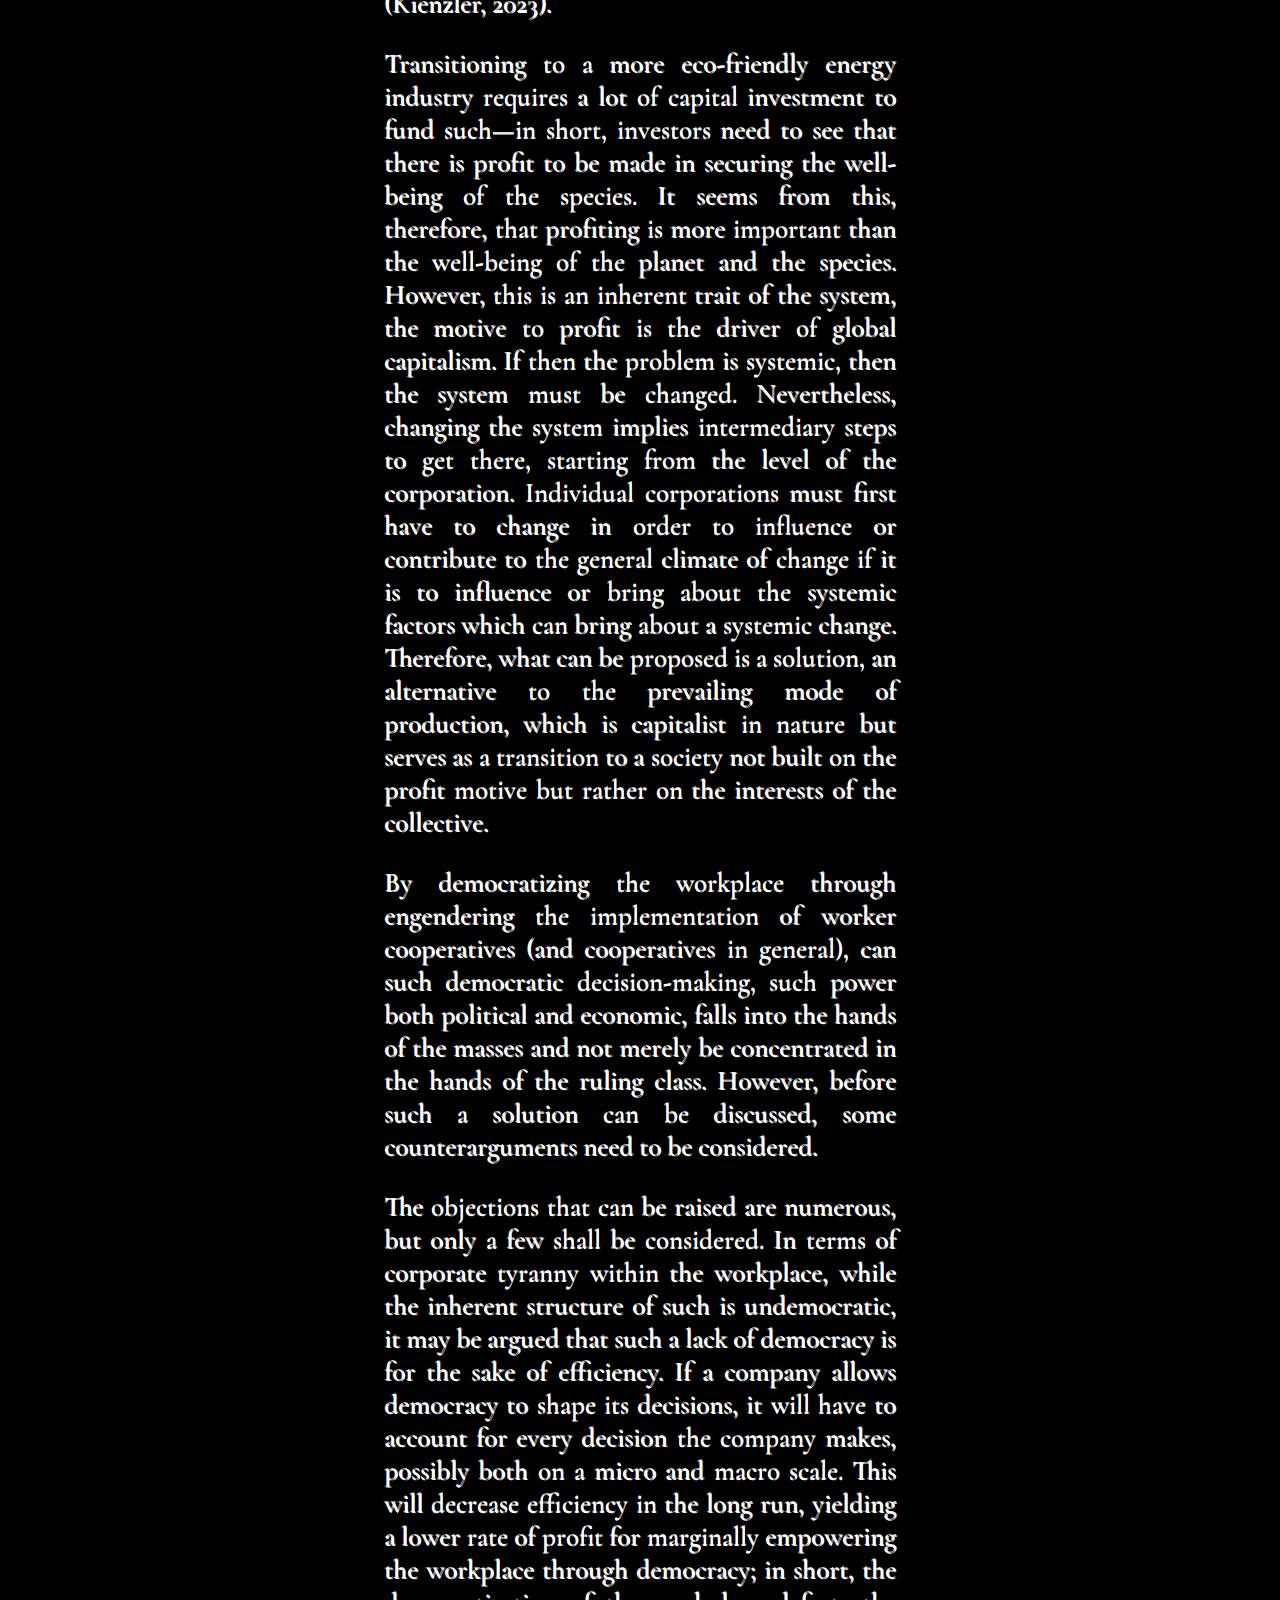
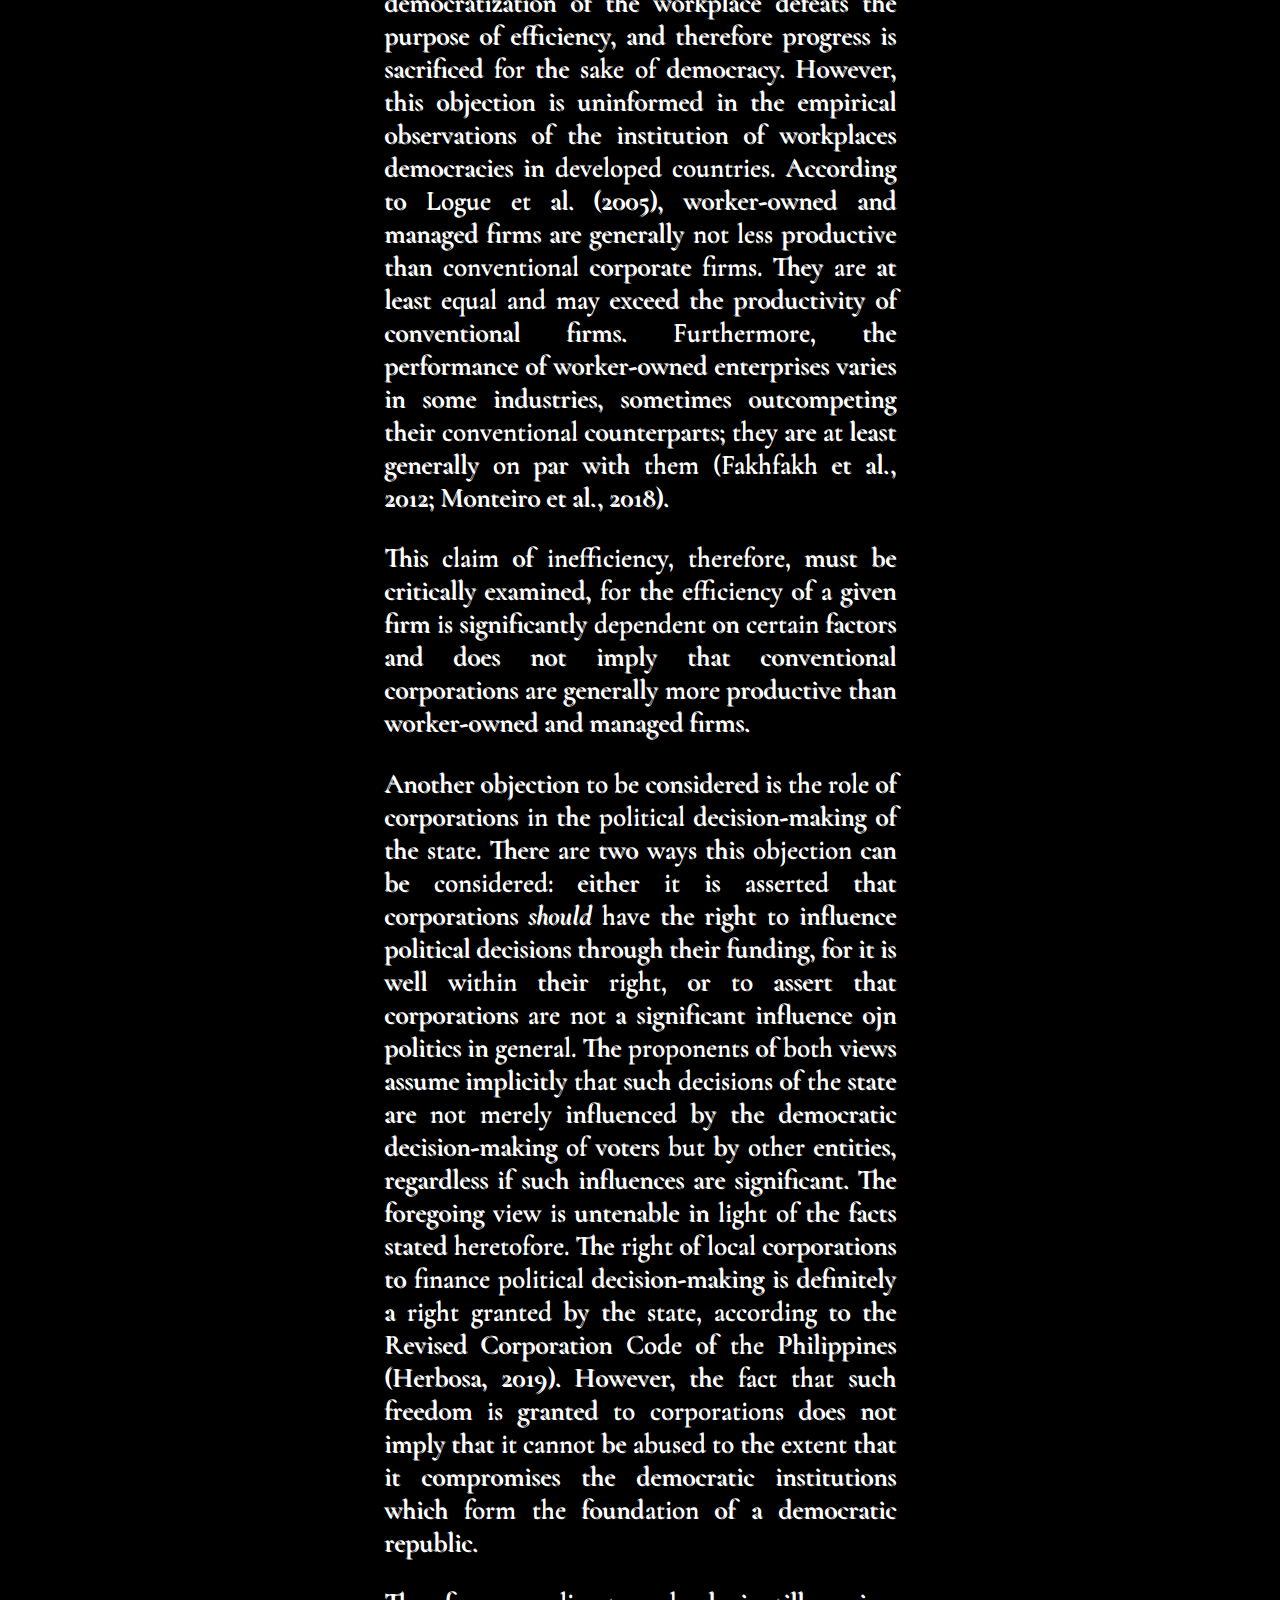
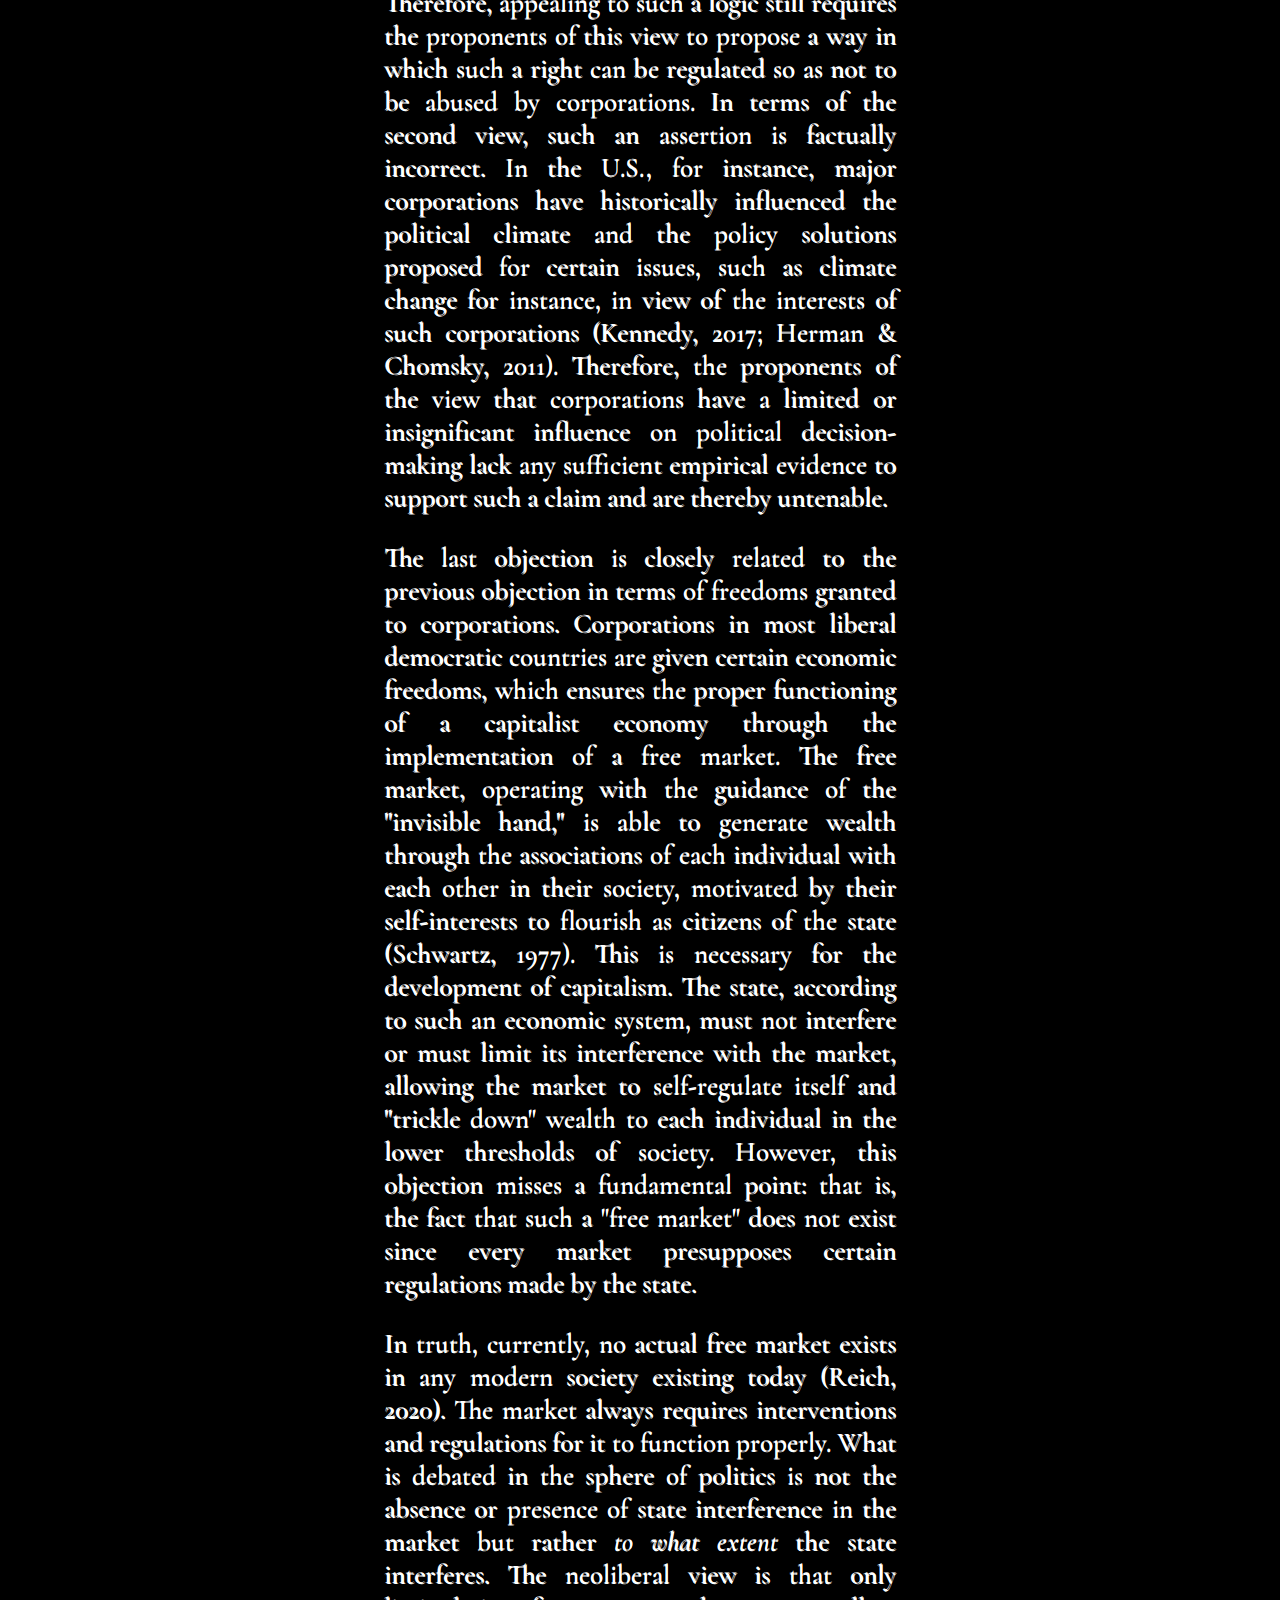
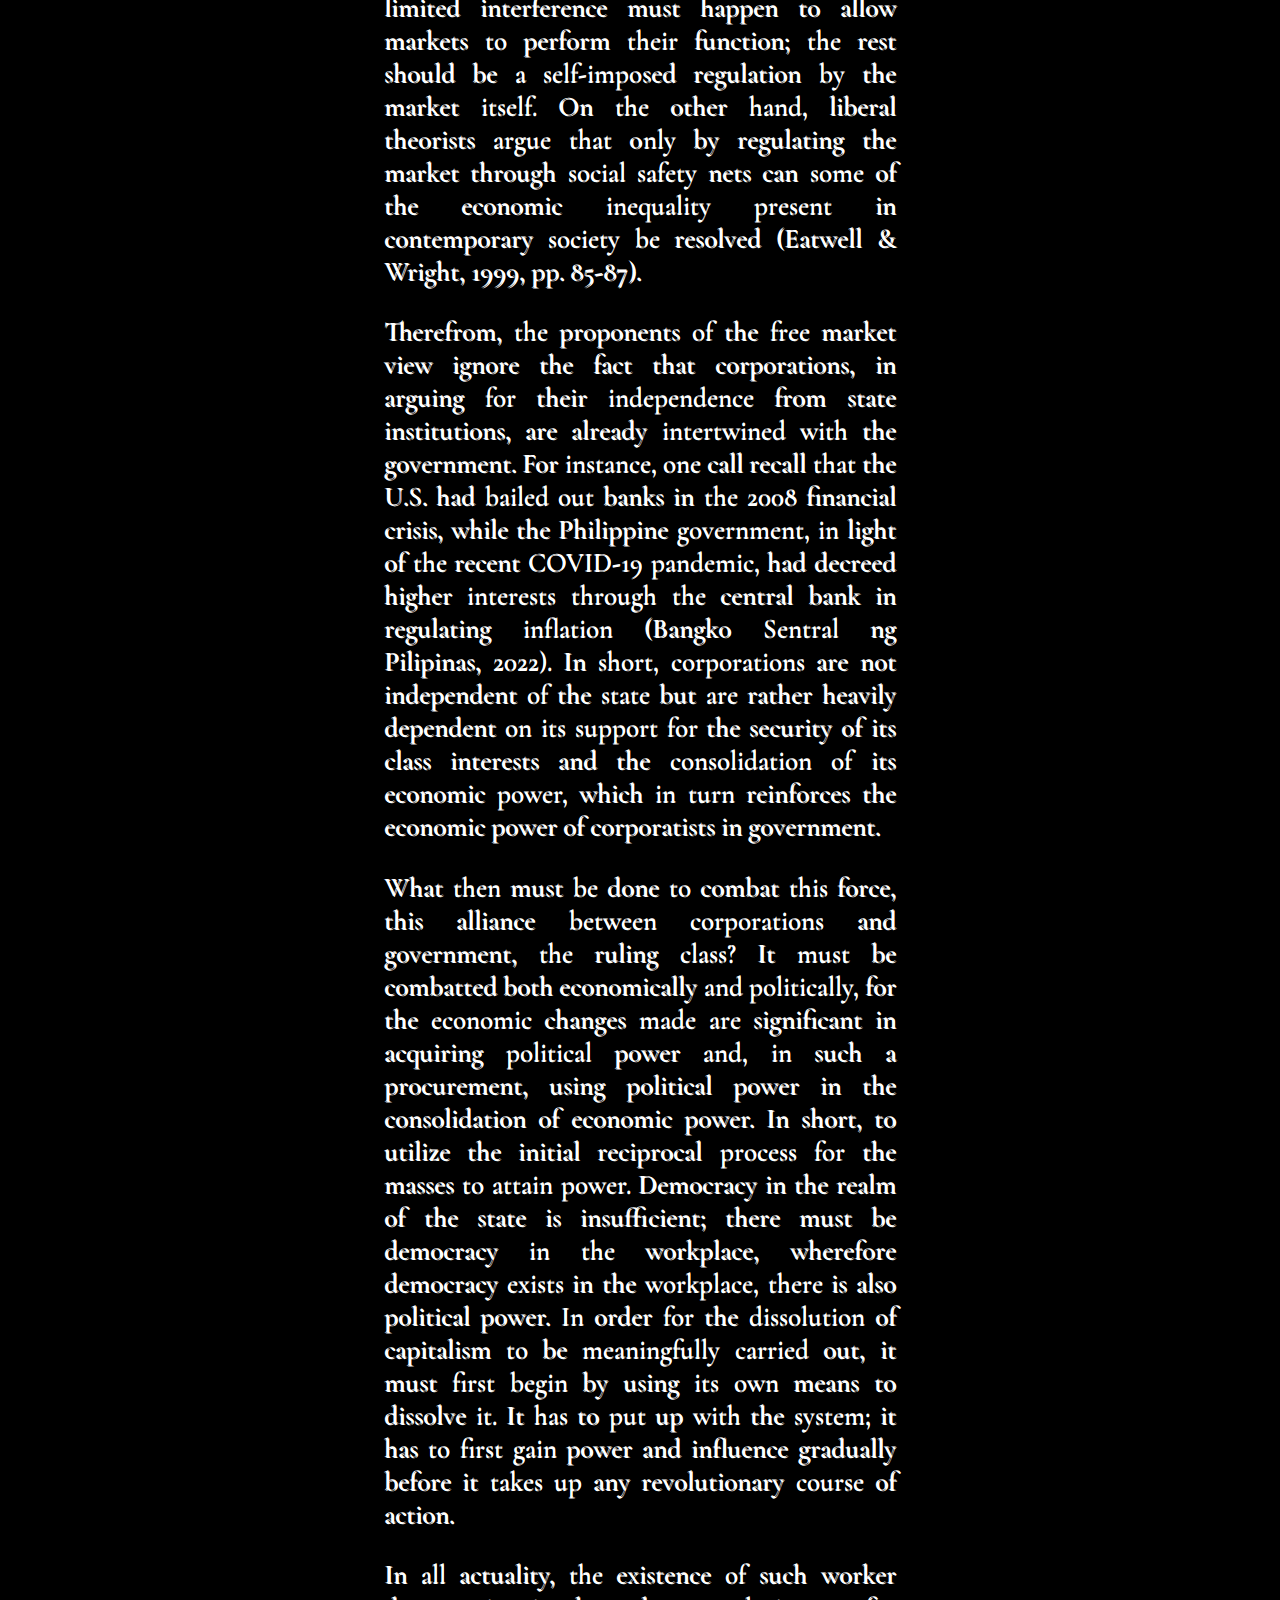
==== commit bf0035b1: "Add main.html" ====
--- a/main.html
+++ b/main.html
@@ -117,7 +117,7 @@
       </p>
 
       <p>
-        In truth, currently, no actual free market exists in any modern society existing today (Reich, 2020). The market always requires interventions and regulations for it to function properly. What is debated in the sphere of politics is not the absence or presence of state interference in the market but rather to what extent the state interferes. The neoliberal view is that only limited interference must happen to allow markets to perform their function; the rest should be a self-imposed regulation by the market itself. On the other hand, liberal theorists argue that only by regulating the market through social safety nets can some of the economic inequality present in contemporary society be resolved (Eatwell & Wright, 1999, pp. 85-87).
+        In truth, currently, no actual free market exists in any modern society existing today (Reich, 2020). The market always requires interventions and regulations for it to function properly. What is debated in the sphere of politics is not the absence or presence of state interference in the market but rather <em>to what extent</em> the state interferes. The neoliberal view is that only limited interference must happen to allow markets to perform their function; the rest should be a self-imposed regulation by the market itself. On the other hand, liberal theorists argue that only by regulating the market through social safety nets can some of the economic inequality present in contemporary society be resolved (Eatwell & Wright, 1999, pp. 85-87).
       </p>
 
       <p>
--- a/styles.css
+++ b/styles.css
@@ -229,7 +229,7 @@
   width: 40%;
   font-size: 1.7em;
   margin-left: 0.5em;
-  text-align: justify;
+  text-align: justify; 
 }  
 
 .about p a {
@@ -254,11 +254,27 @@
 @media all and (max-width: 649px){
   .about p {
   
-    width: 75%;
+    width: 90%;
+    text-align: center;
+    text-align: left;
+    text-align: justify;
+    padding: 0;
+    padding-top: 1em;
+    margin: 0;
+  }
+}
+
+@media all and (max-width: 450px){
+  .about p {
+  
+    width: 90%;
     text-align: center;
     text-align: left;
     text-align: justify;
     font-size: 1.5em;
+    padding: 0;
+    padding-top: 1em;
+    margin: 0;
   }
 }
 
@@ -272,7 +288,8 @@
   width: 100%;
   min-height: 100vh;
   margin: auto;
-  margin: 1px green solid;
+  /* border: 1px green solid; */
+  padding: auto;
   z-index: 1;
 }
 
@@ -283,7 +300,6 @@
 
 .entry-1 {
   display: flex;
-  flex-direction: column;
   flex-flow: column wrap;
   margin: auto;
   margin-top: 4rem;
@@ -292,6 +308,7 @@
   /* border: 1px white solid;  */
   justify-content: center;
   align-items: center;
+  text-align: center;
   overflow: hidden;
 }
 
@@ -329,73 +346,98 @@
   display: block;
   flex-flow: column wrap;
   text-align: left;
+  justify-content: center;
   font-weight: 550;
   text-shadow: #ffffff 0.5px 0.5px 0.5px;
   color: #ffffff;
   margin-top: 1em; 
-  /* border: 1px white solid */;  
+  /* border: 1px white solid ;  */ 
   width: 40%;
   font-size: 1.7em;
-  margin-left: 0.5em;
   text-align: justify;
+  margin-left: 0;
 }
 
 
 @media all and (max-width: 649px){
   .entry-1 h1 {
-    font-size: 2.5em;
+    font-size: 2em;
+    width: 90%;
   }
 }
 
 @media all and (max-width: 450px){
   .entry-1 h1 {
-    font-size: 1.4em;
-    width: 90%;
+    font-size: 1.5em;
+    width: 95%;
+  }
+
+}
+
+@media all and (max-width: 350px){
+  .entry-1 h1 {
+    font-size: 1em;
+    width: 95%;
   }
 
 }
 @media all and (max-width: 649px){
   .entry-1 .subtitle {
-    font-size: 2em;
+    font-size: 1.5em;
   }
 }
 
 @media all and (max-width: 450px){
   .entry-1 .subtitle {
-    font-size: 1.4em;
+    font-size: 1em;
     width: 90%;
   }
 }
 
+@media all and (max-width: 350px){
+  .entry-1 .subtitle {
+    font-size: 0.9em;
+    width: 90%;
+  }
+}
+
 
 @media all and (max-width: 1000px) {
-  .entry-1 p {
-  
-    width: 80%;
-    text-align: center;
-    text-align: left;
-    text-align: justify
-  }
-}
-
-@media all and (max-width: 649px){
   .entry-1 p {
   
     width: 80%;
     text-align: center;
     text-align: left;
     text-align: justify;
+  
+  }
+}
+
+@media all and (max-width: 649px){
+  .entry-1 p {
+  
+    width: 85%;
+    text-align: center;
+    text-align: left;
+    text-align: justify; 
+    
   }
 }
 
 @media all and (max-width: 450px){
   .entry-1 p {
   
-    width: 75%;
+    width: 80%;
     text-align: center;
     text-align: left;
     text-align: justify;
     font-size: 1.5em;
+    
+    
+    
+    
+    
+    
   }
 }
 
@@ -442,5 +484,5 @@
   
 footer div {
   margin: auto;
-  overflow: hidden;
+  
  }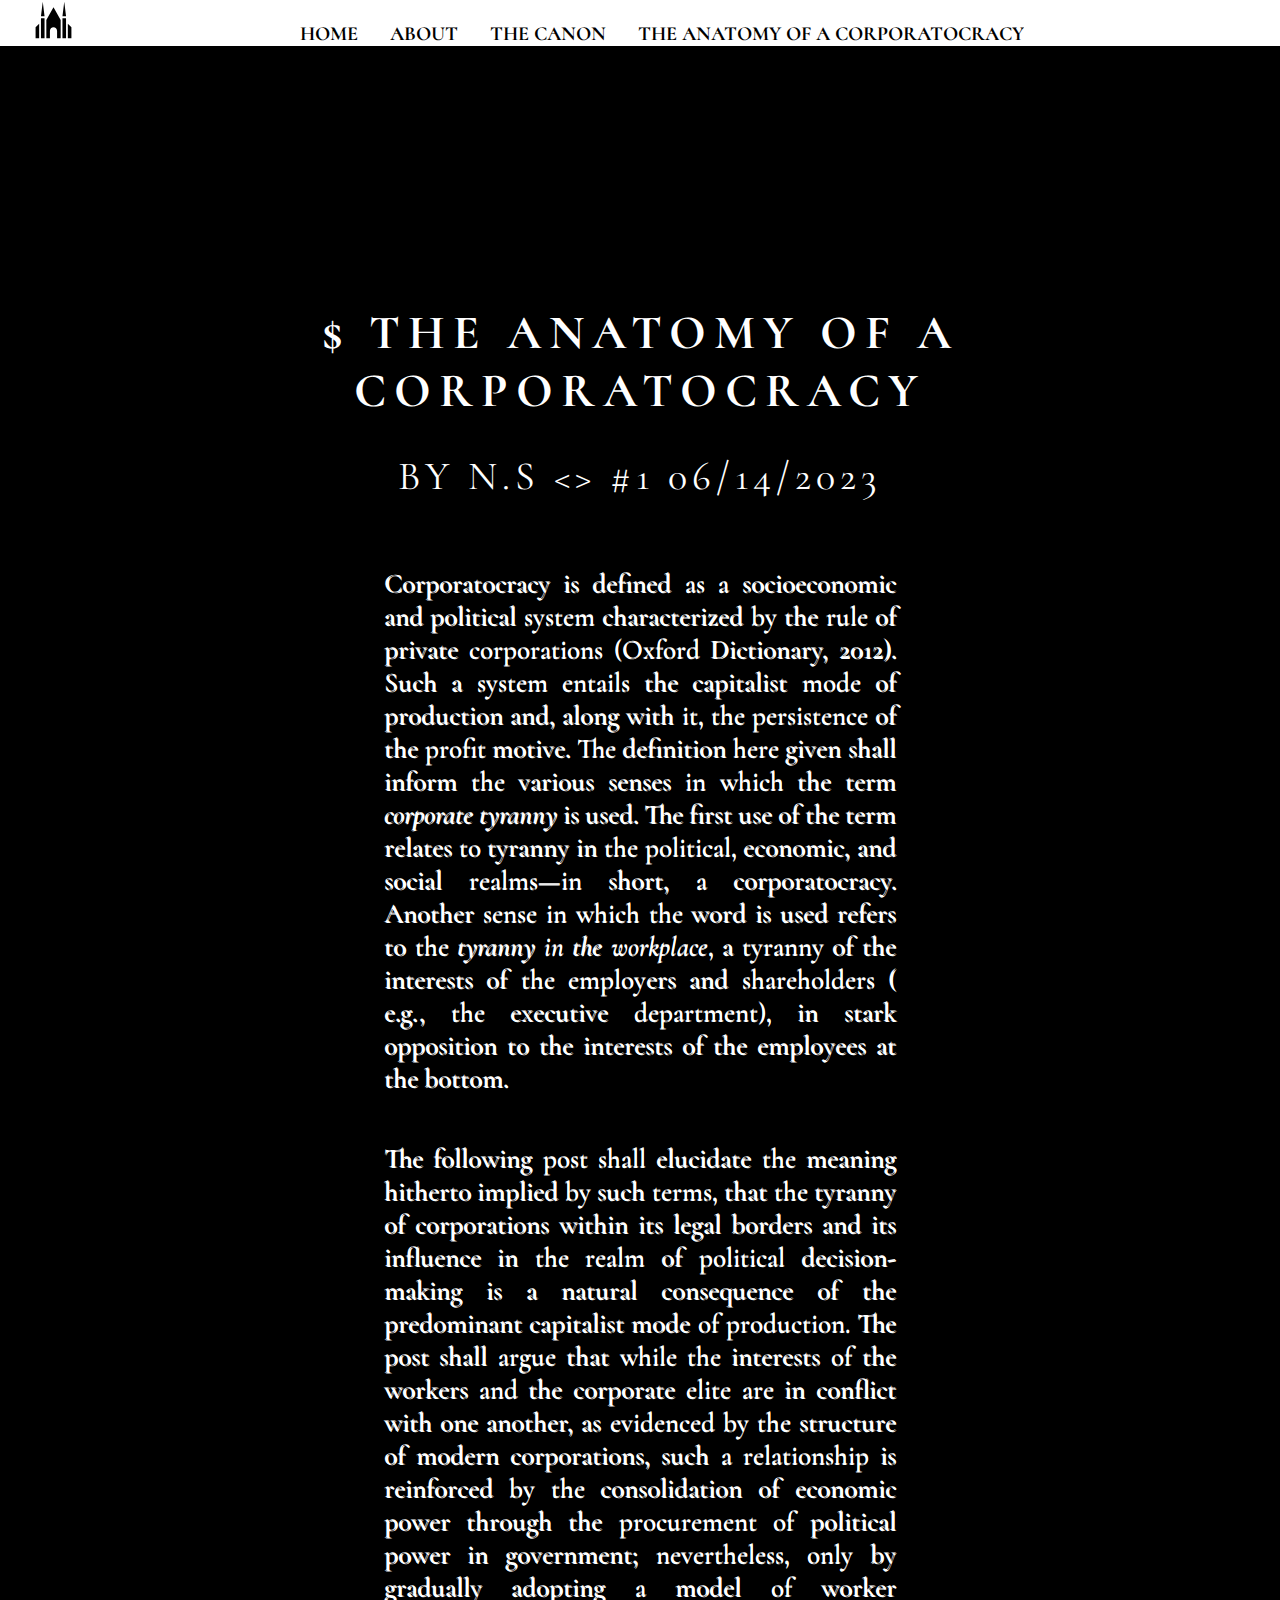
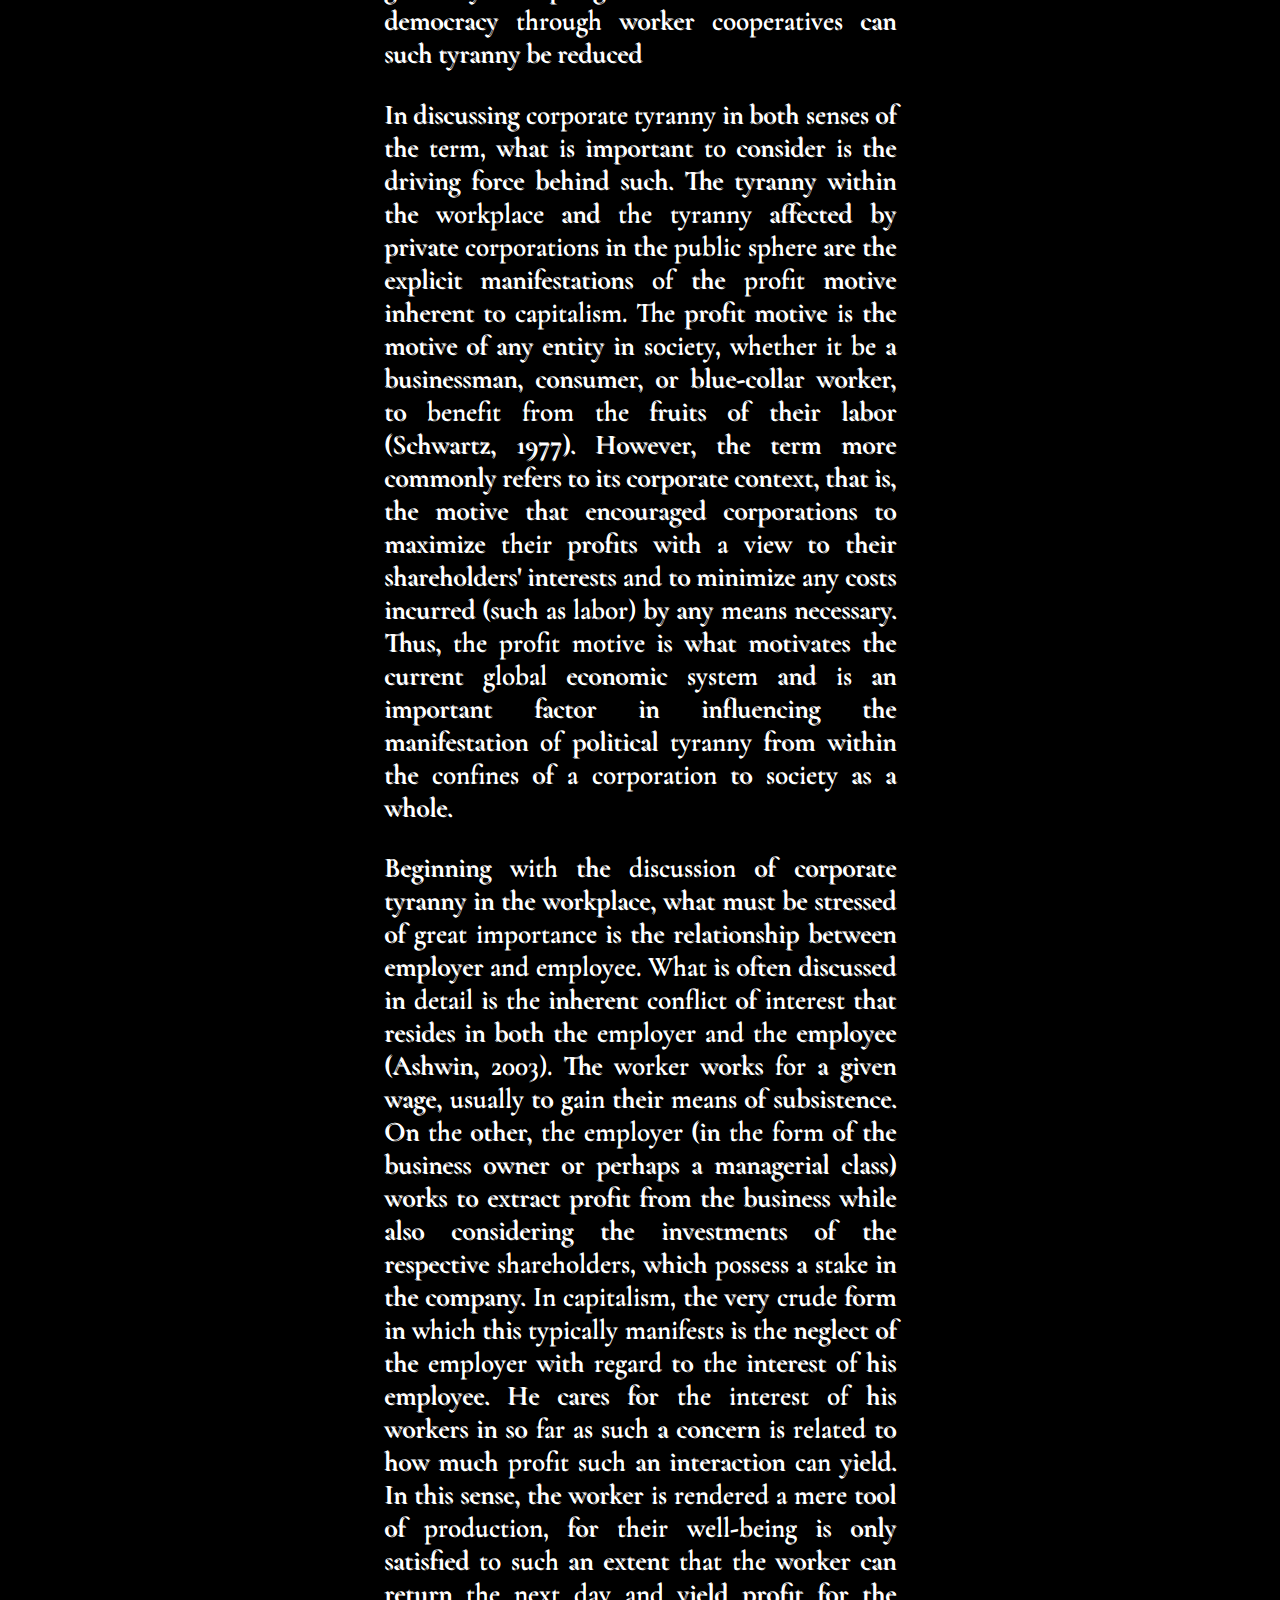
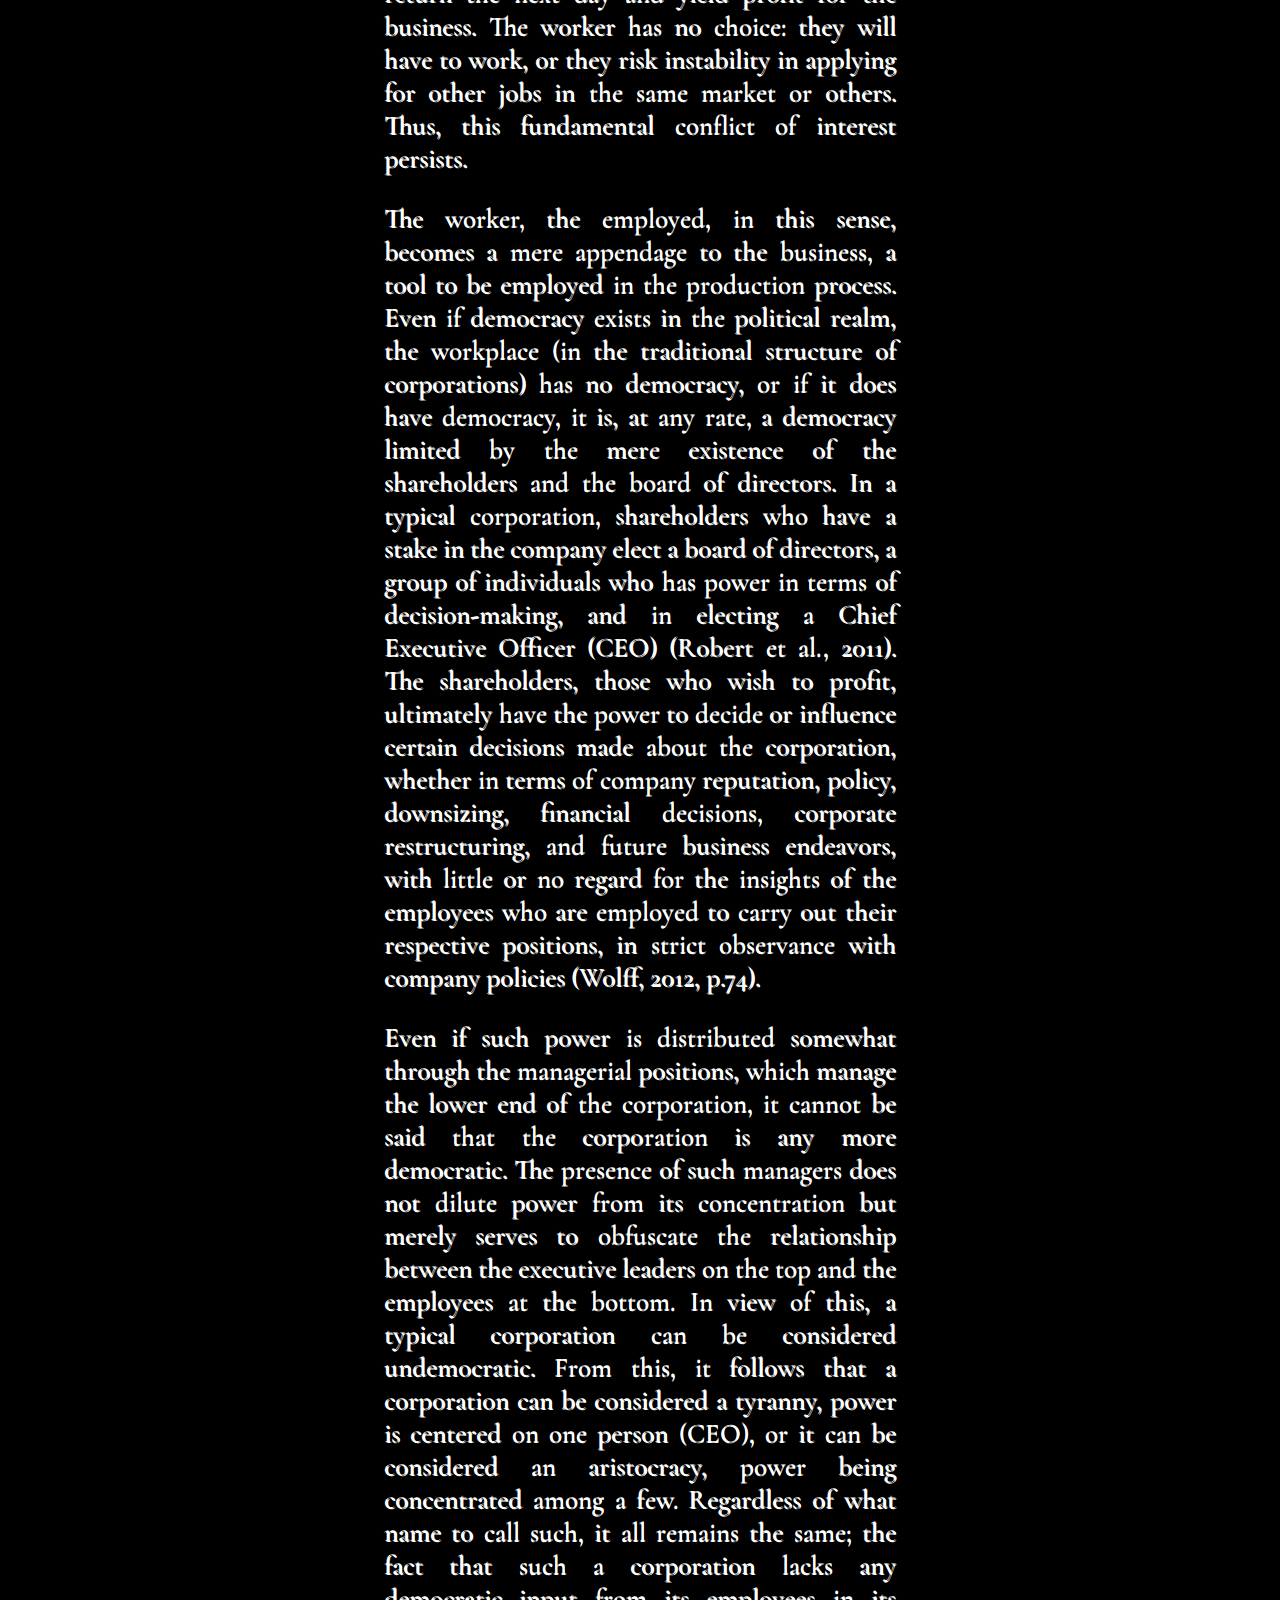
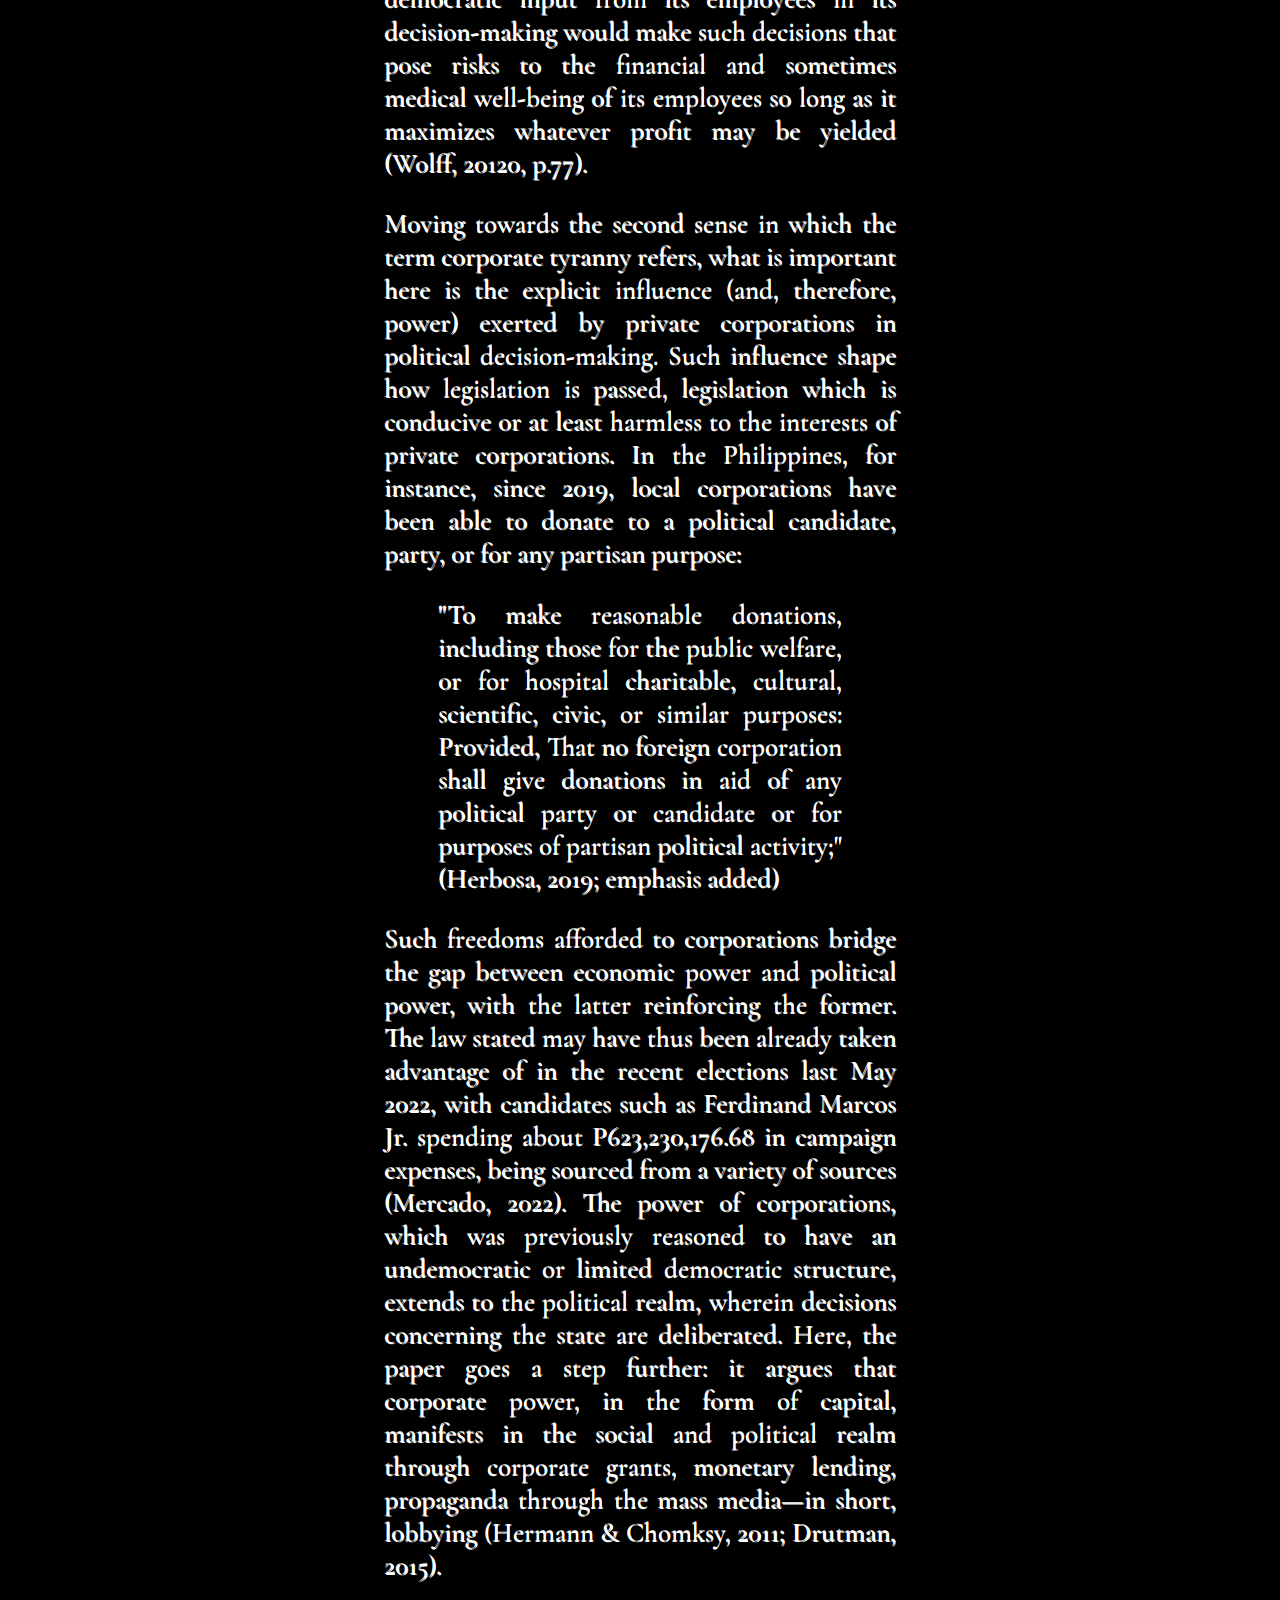
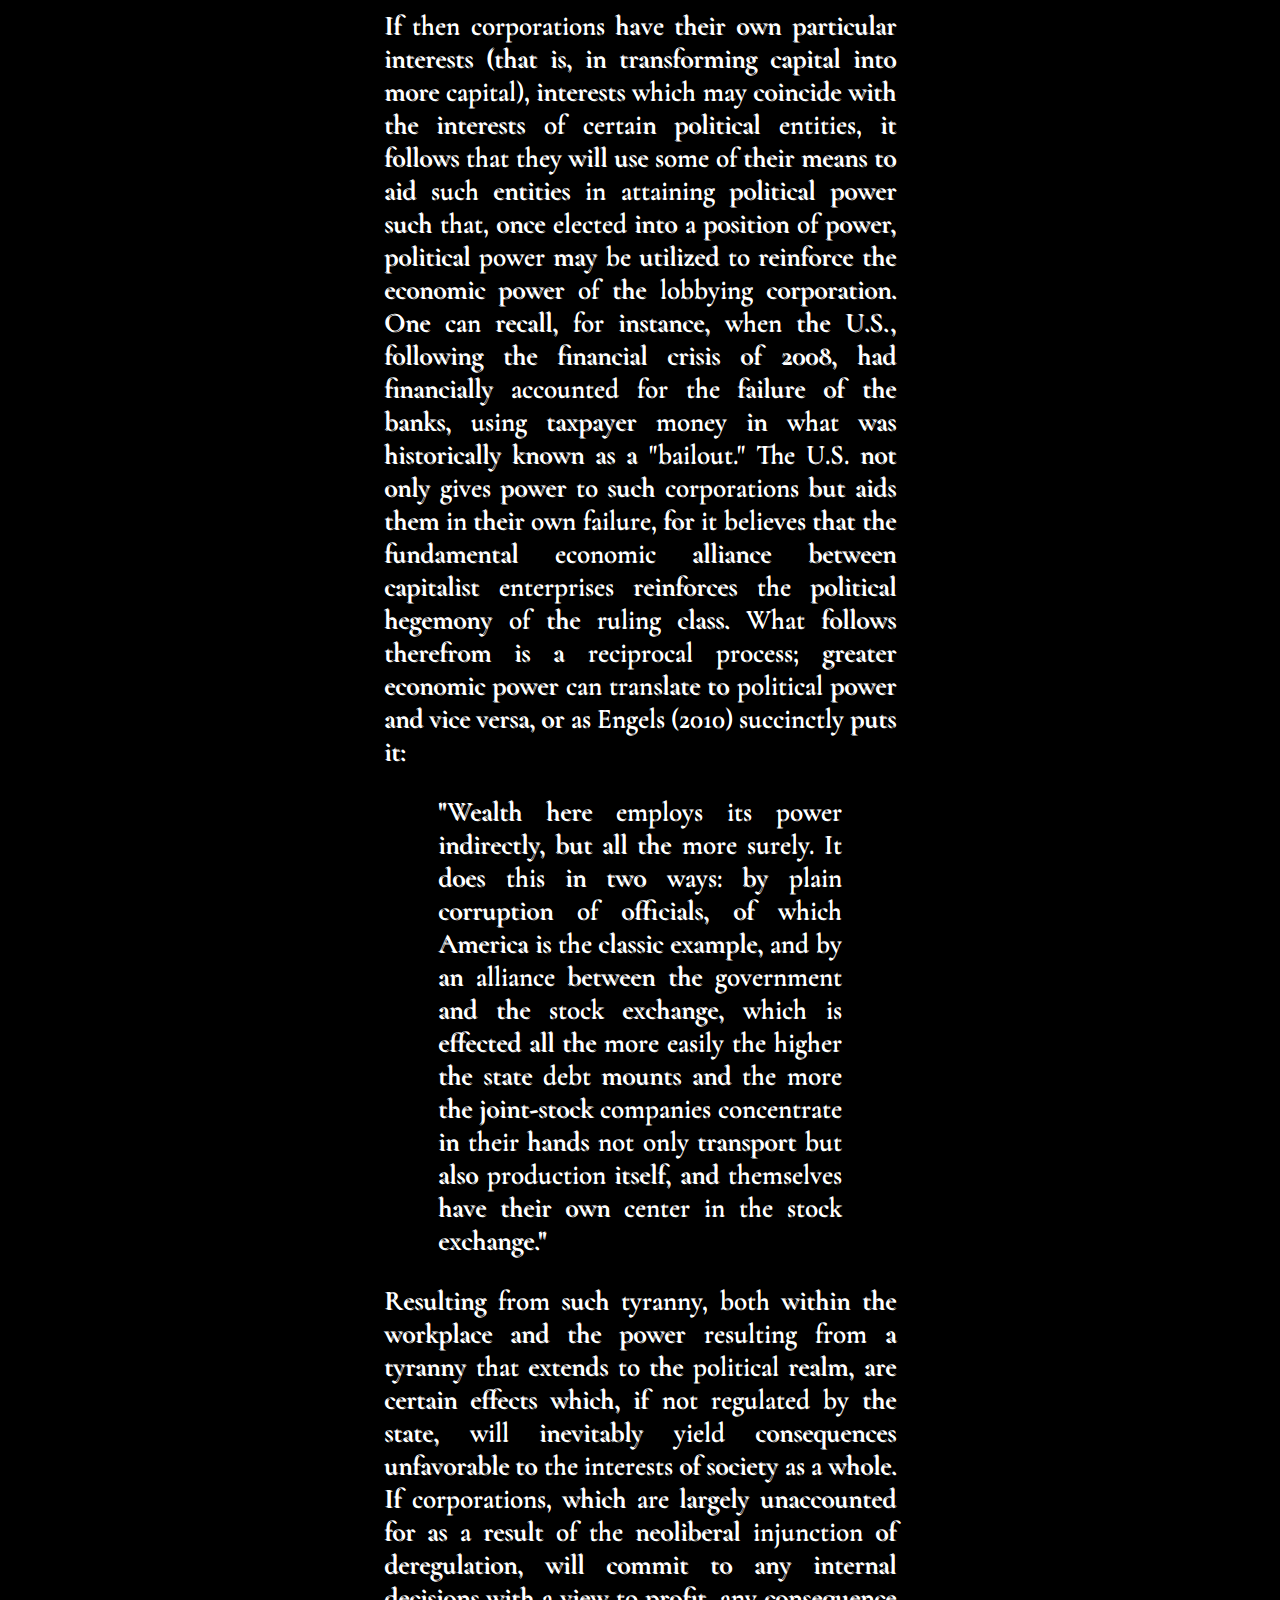
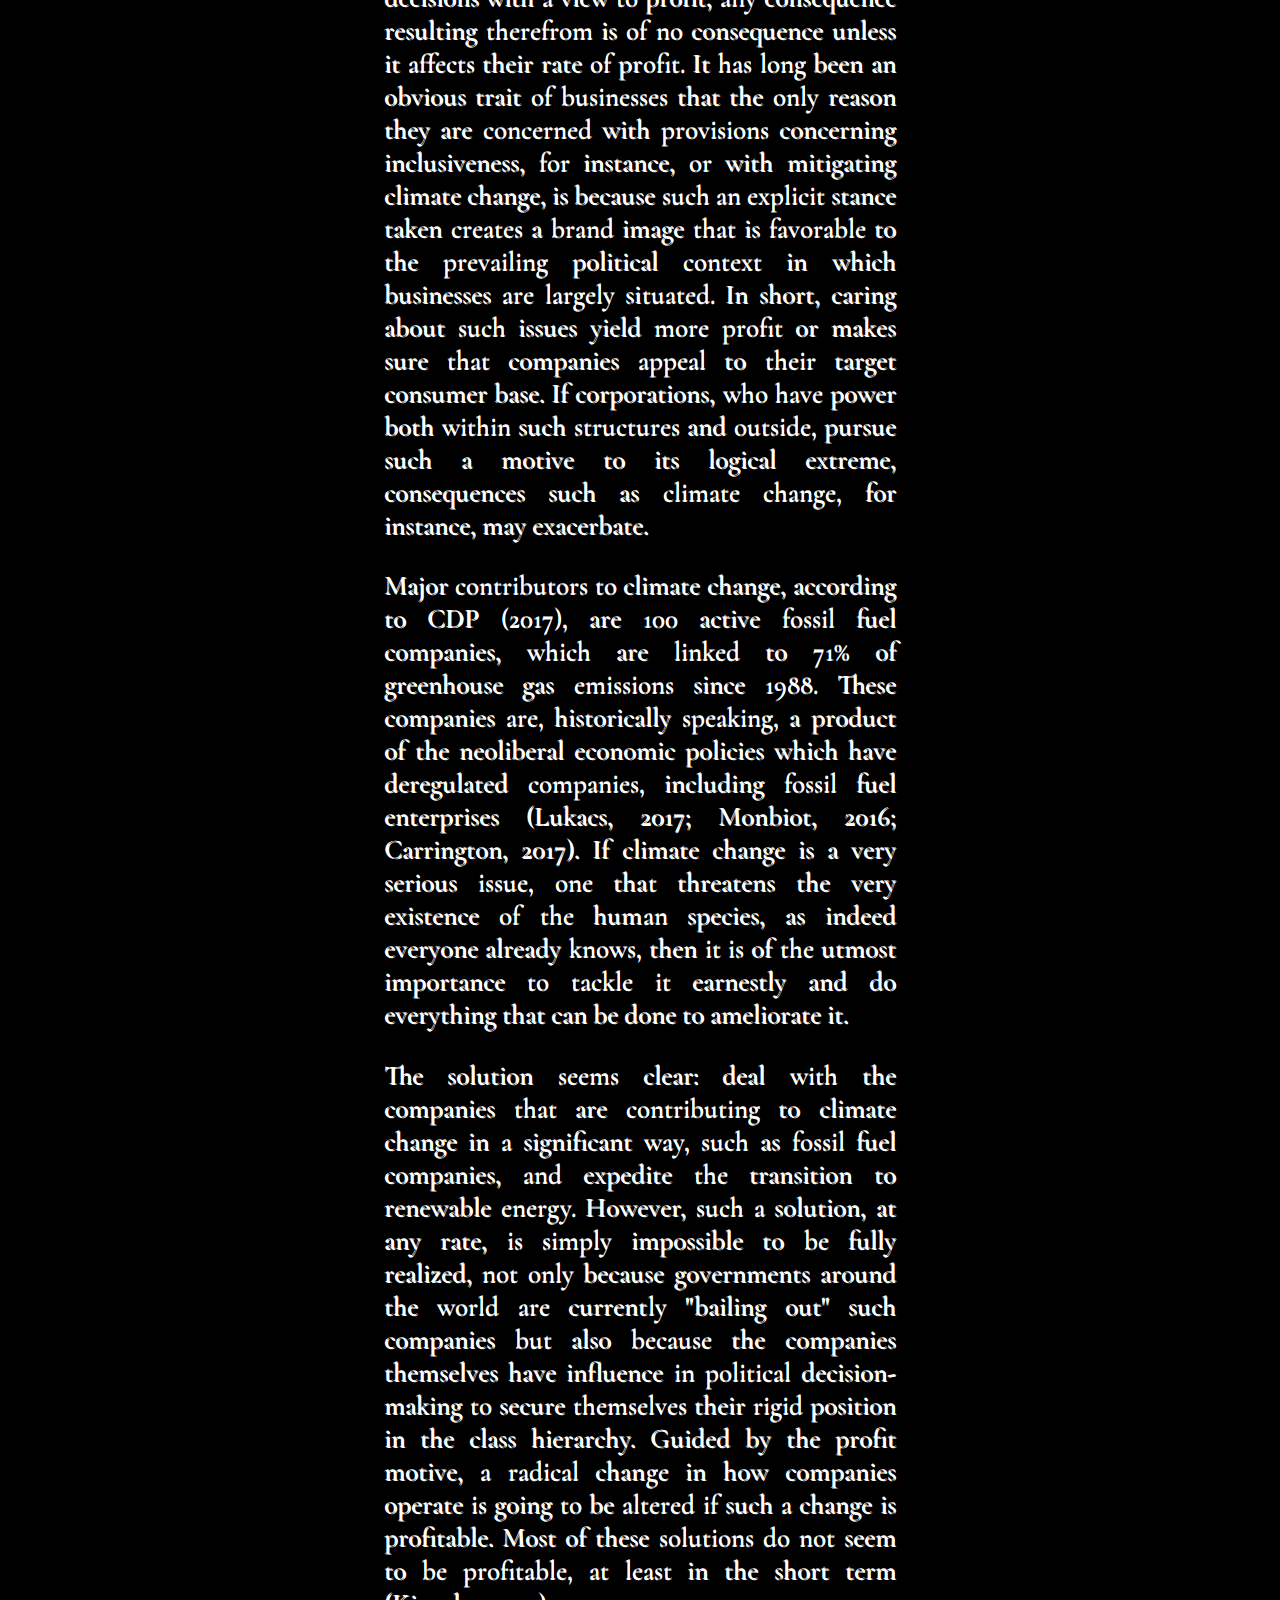
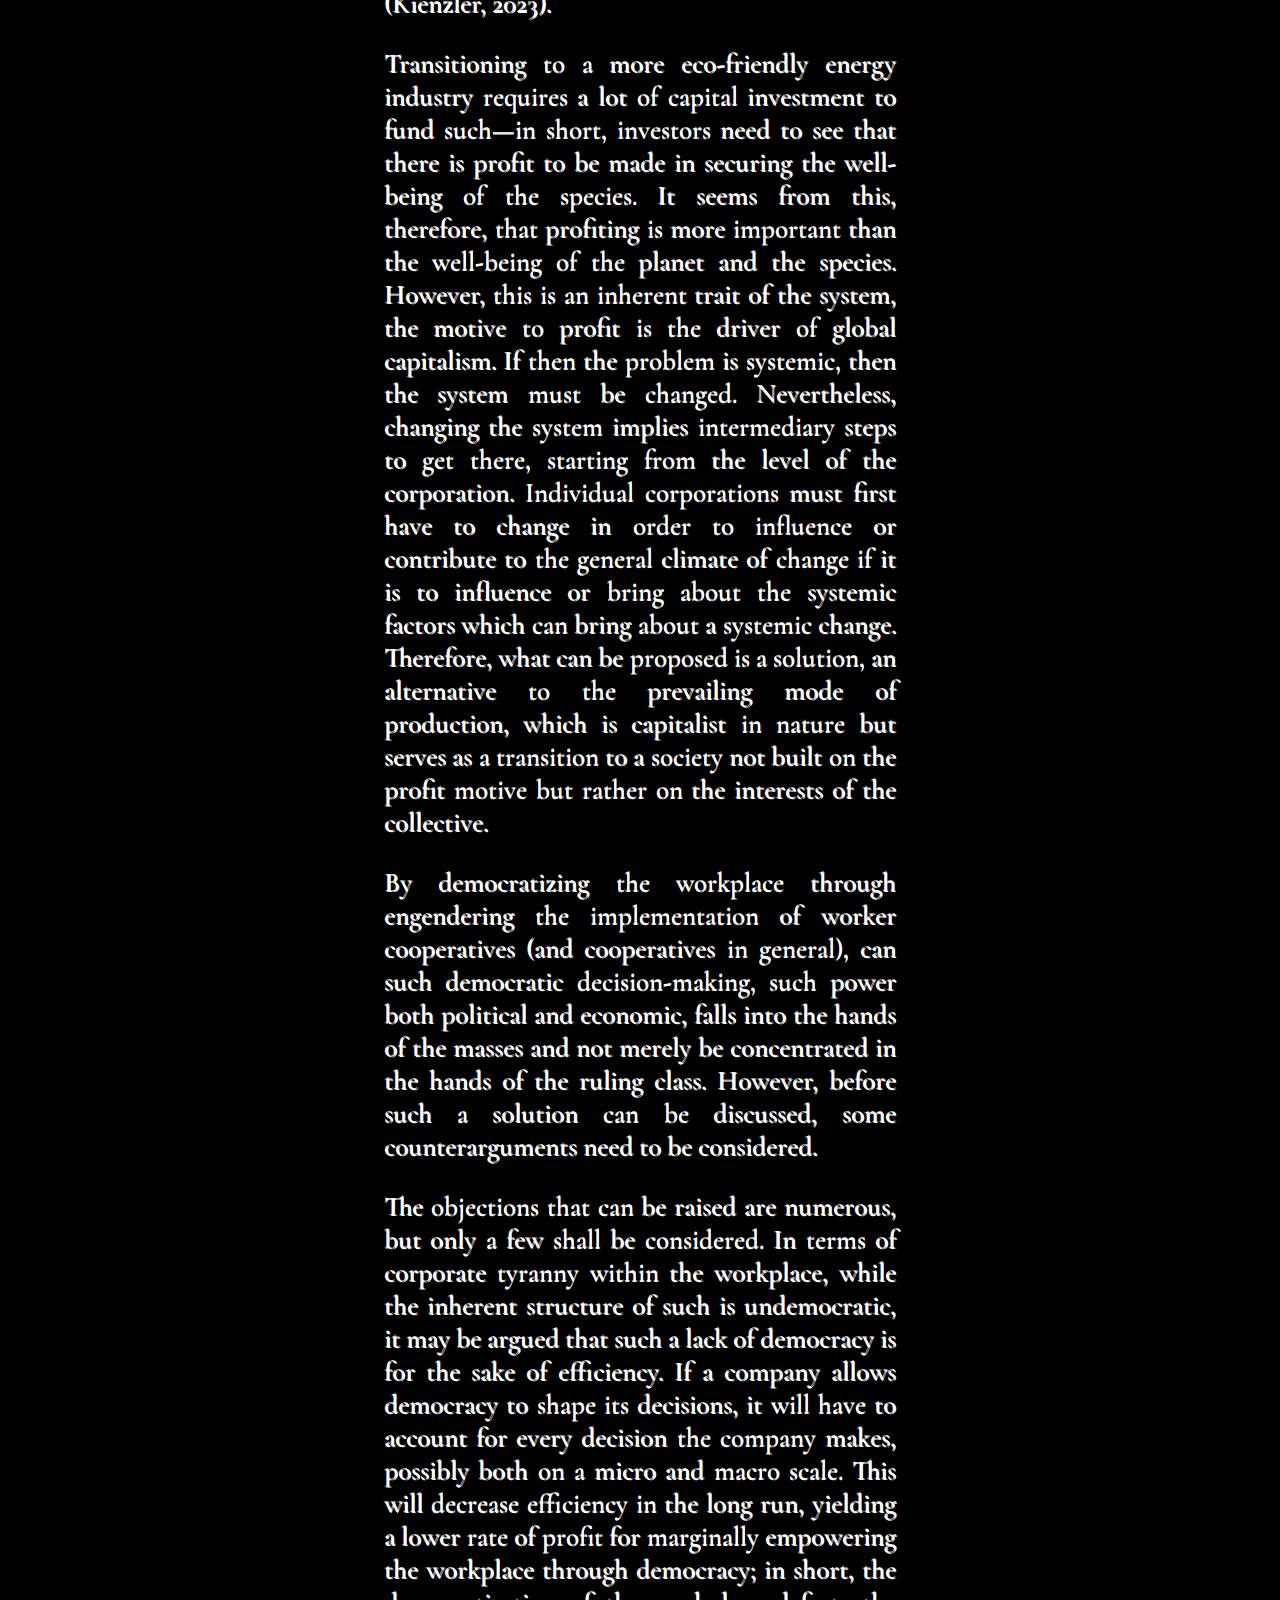
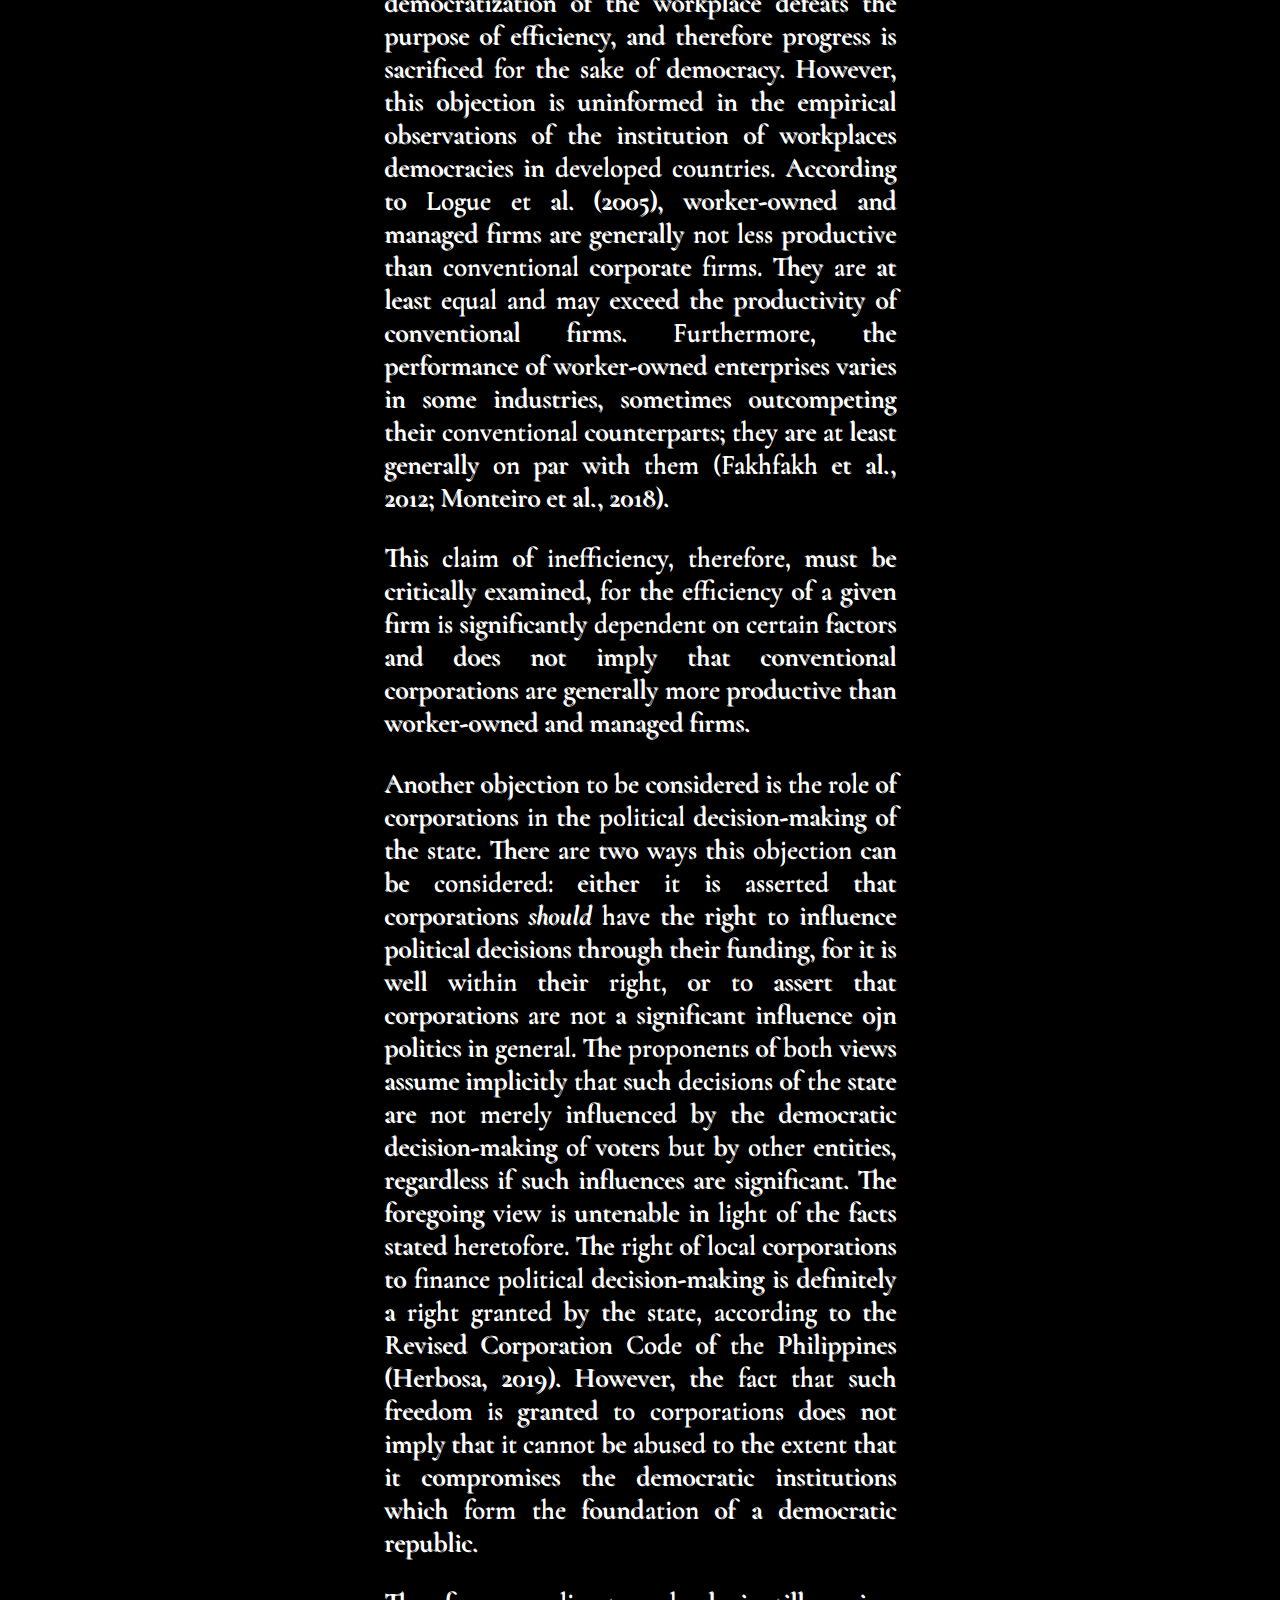
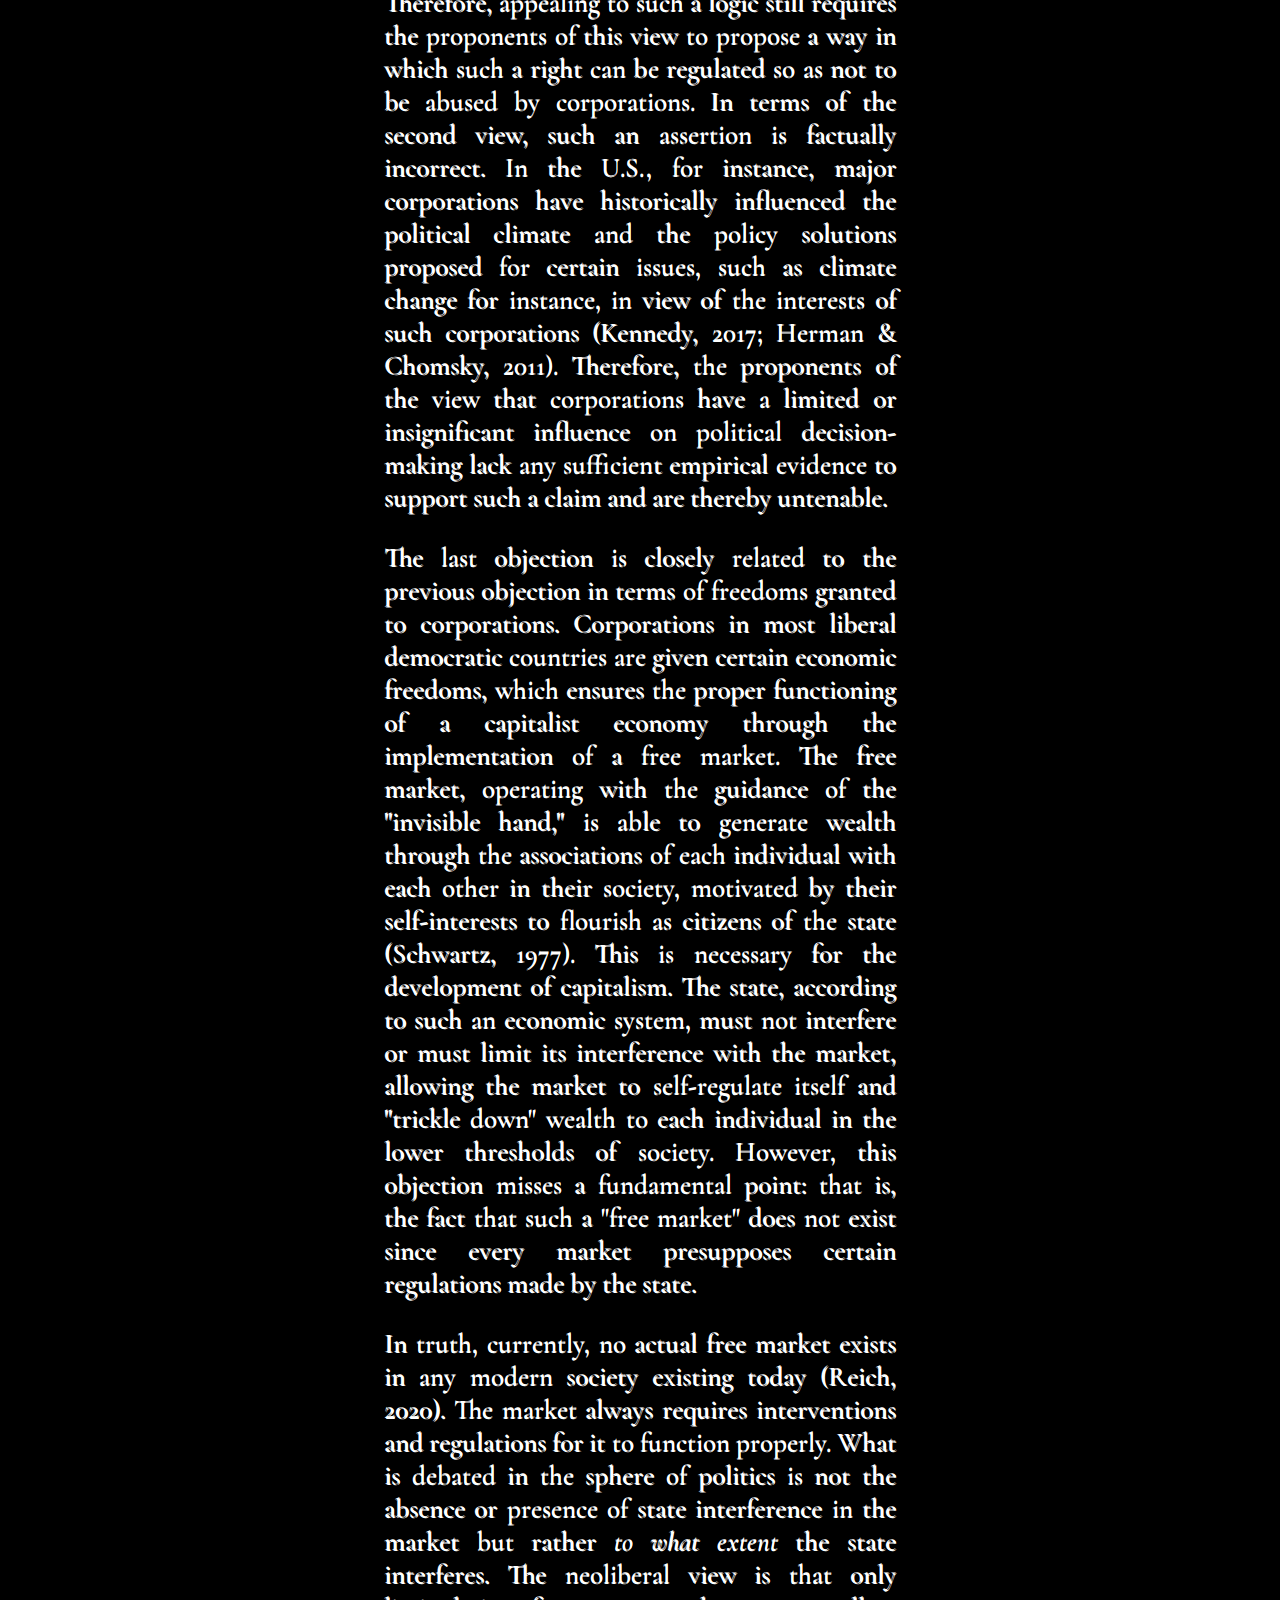
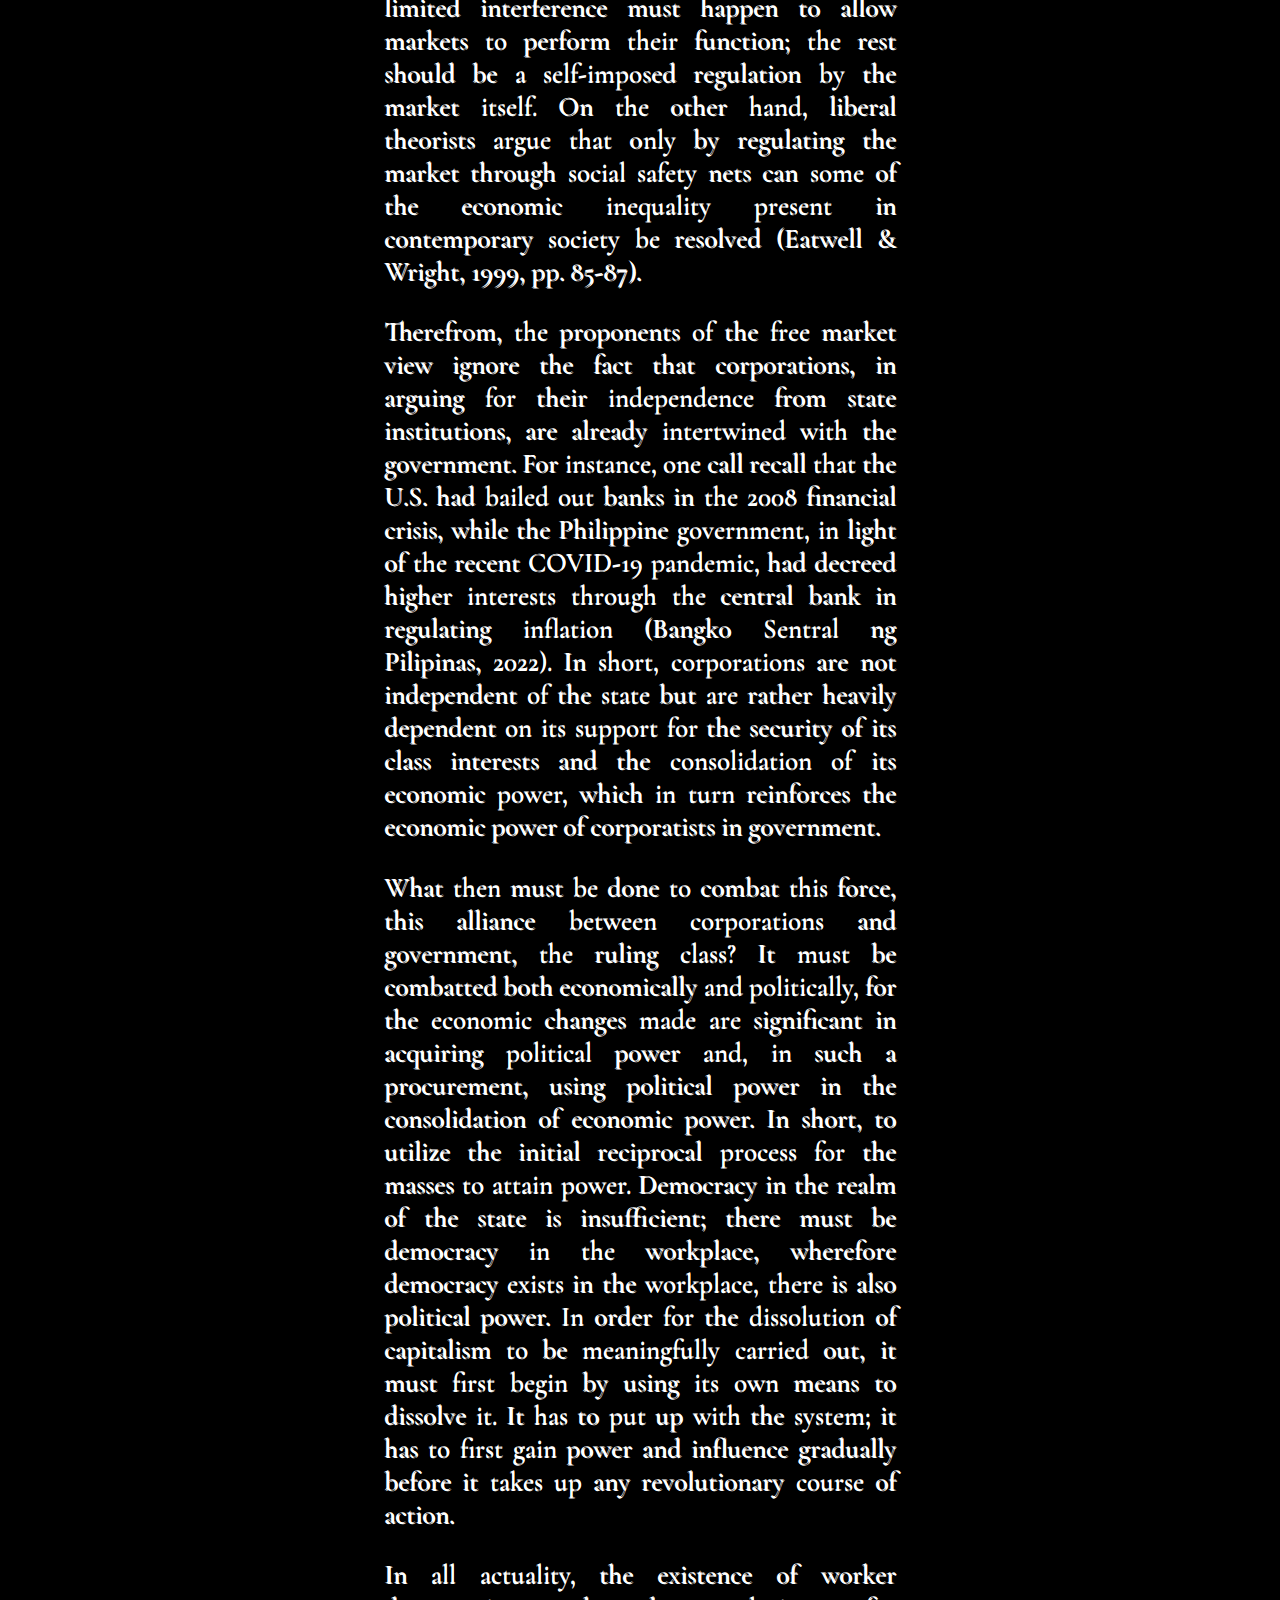
==== commit 359b3ffa: "Testing push from windows" ====
--- a/main.html
+++ b/main.html
@@ -129,7 +129,7 @@
       </p>
 
       <p>
-        In all actuality, the existence of such worker democracies is themselves revolutionary, for they wield revolutionary potential in transferring power from undemocratic corporate entities to worker-owned enterprises, resulting in the co-opting of political and economic power in the hands of the workers, the proletariat. However, it must first be understood what is meant in defining a worker cooperative.
+        In all actuality, the existence of worker democracies are themselves revolutionary, for they wield revolutionary potential in transferring power from undemocratic corporate entities to worker-owned enterprises, resulting in the co-opting of political and economic power in the hands of the workers, the proletariat. However, it must first be understood what is meant in defining a worker cooperative.
       </p>
 
       <p>
--- a/styles.css
+++ b/styles.css
@@ -123,7 +123,6 @@
 
 .intro {
   display: flex;
-  flex-direction: column;
   flex-flow: column wrap;
   margin: auto;
   margin-top: 4rem;
